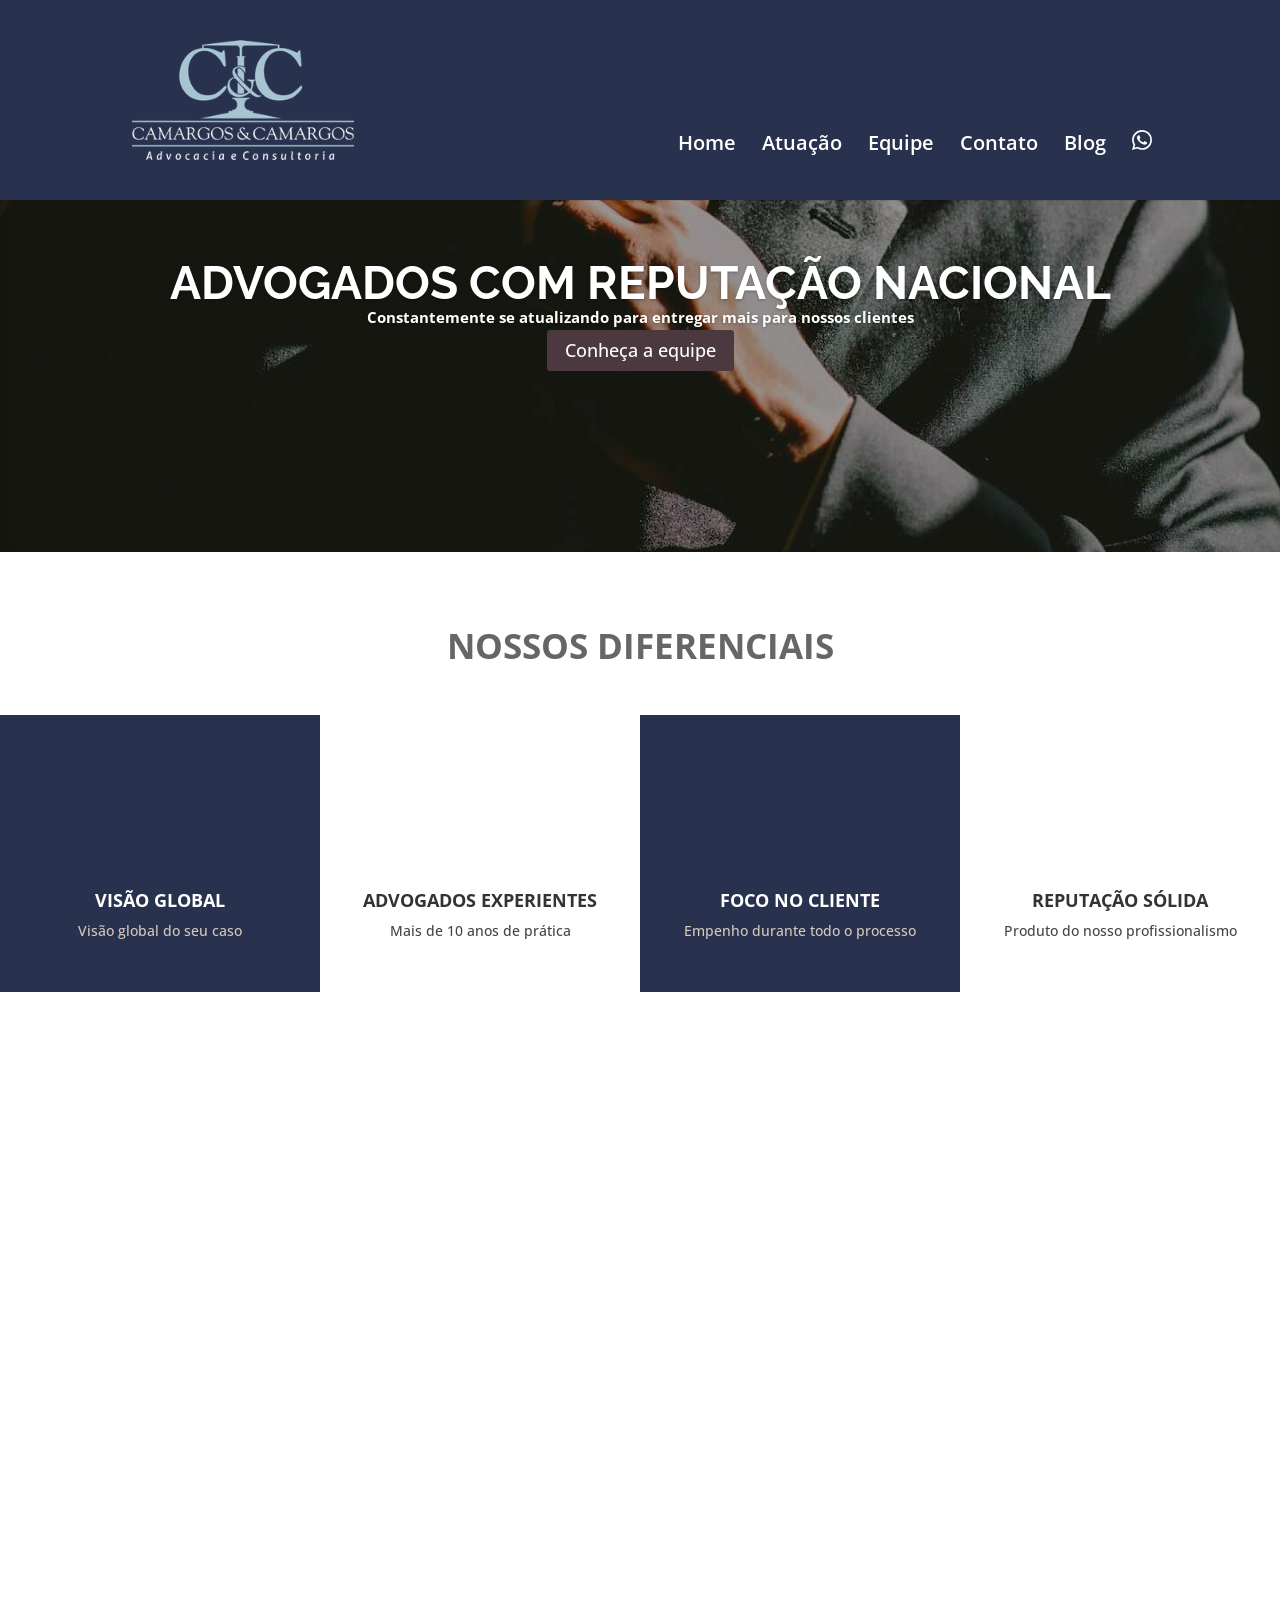
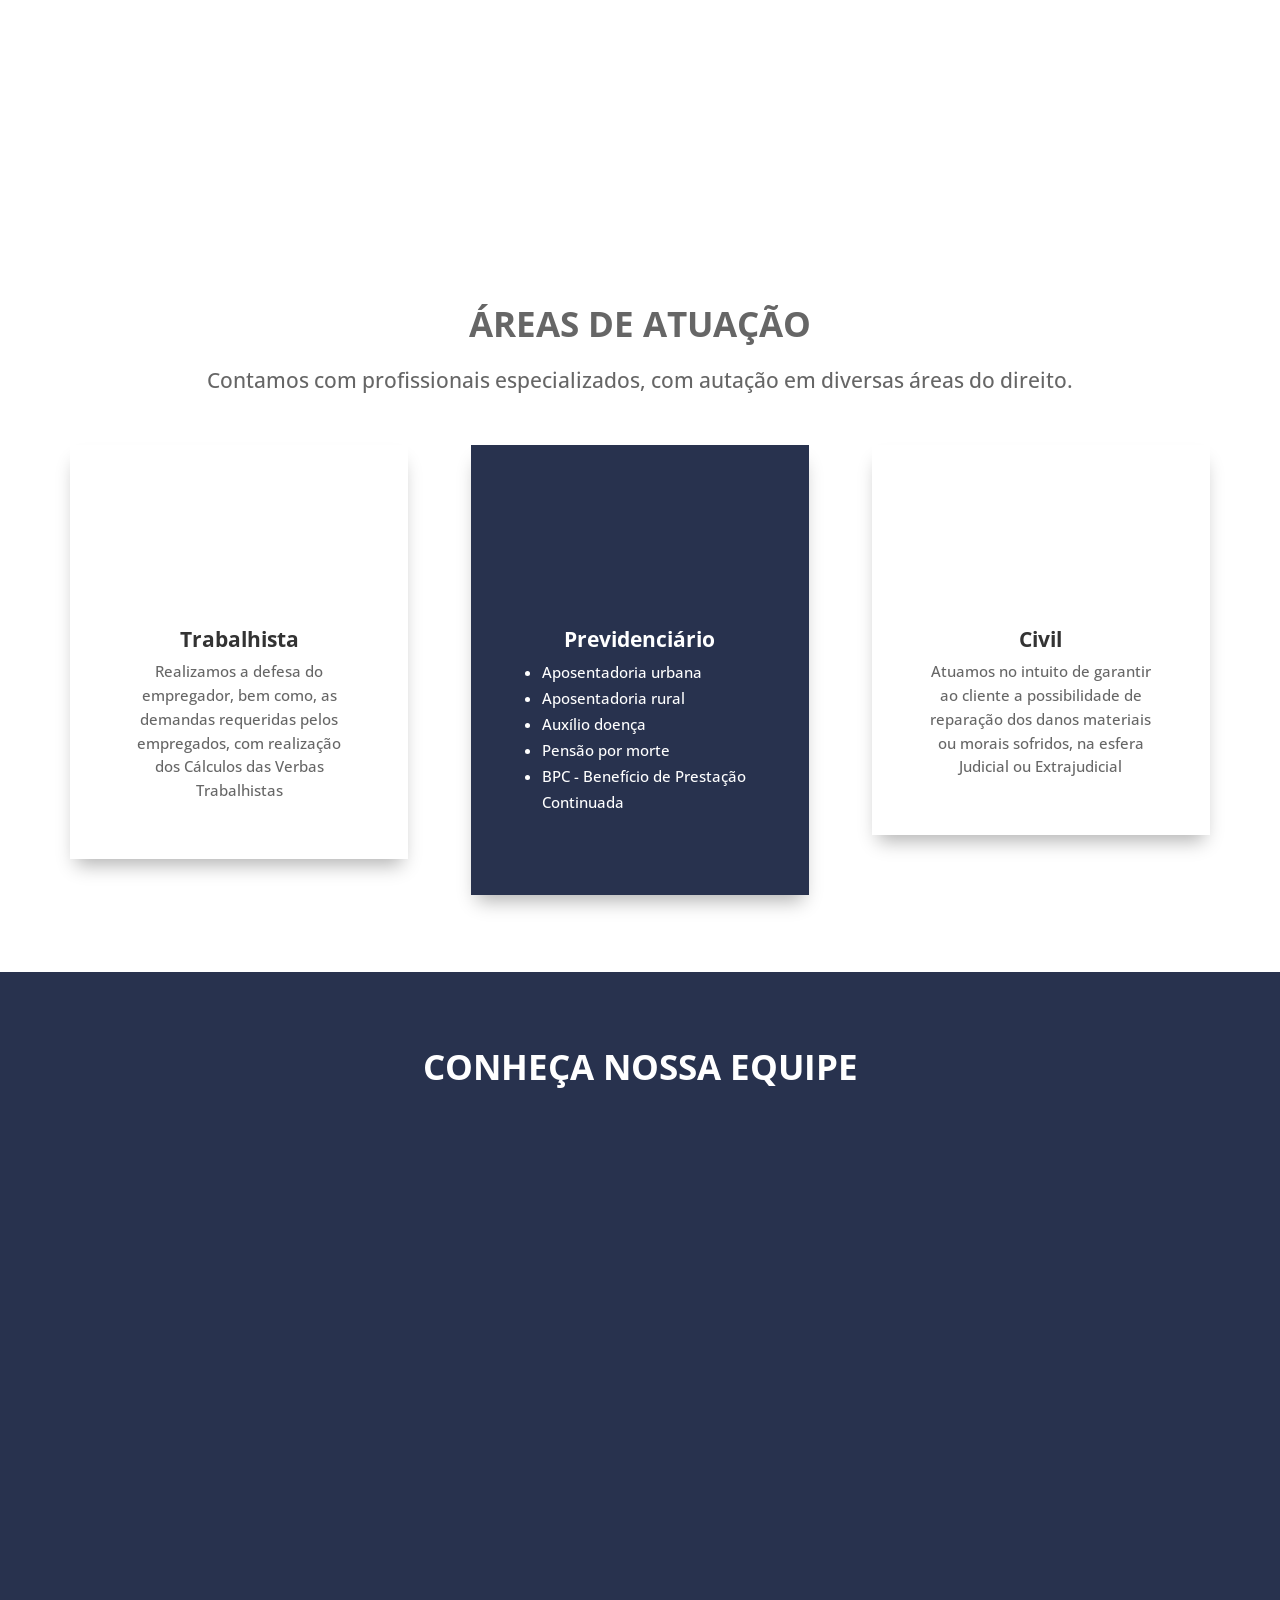
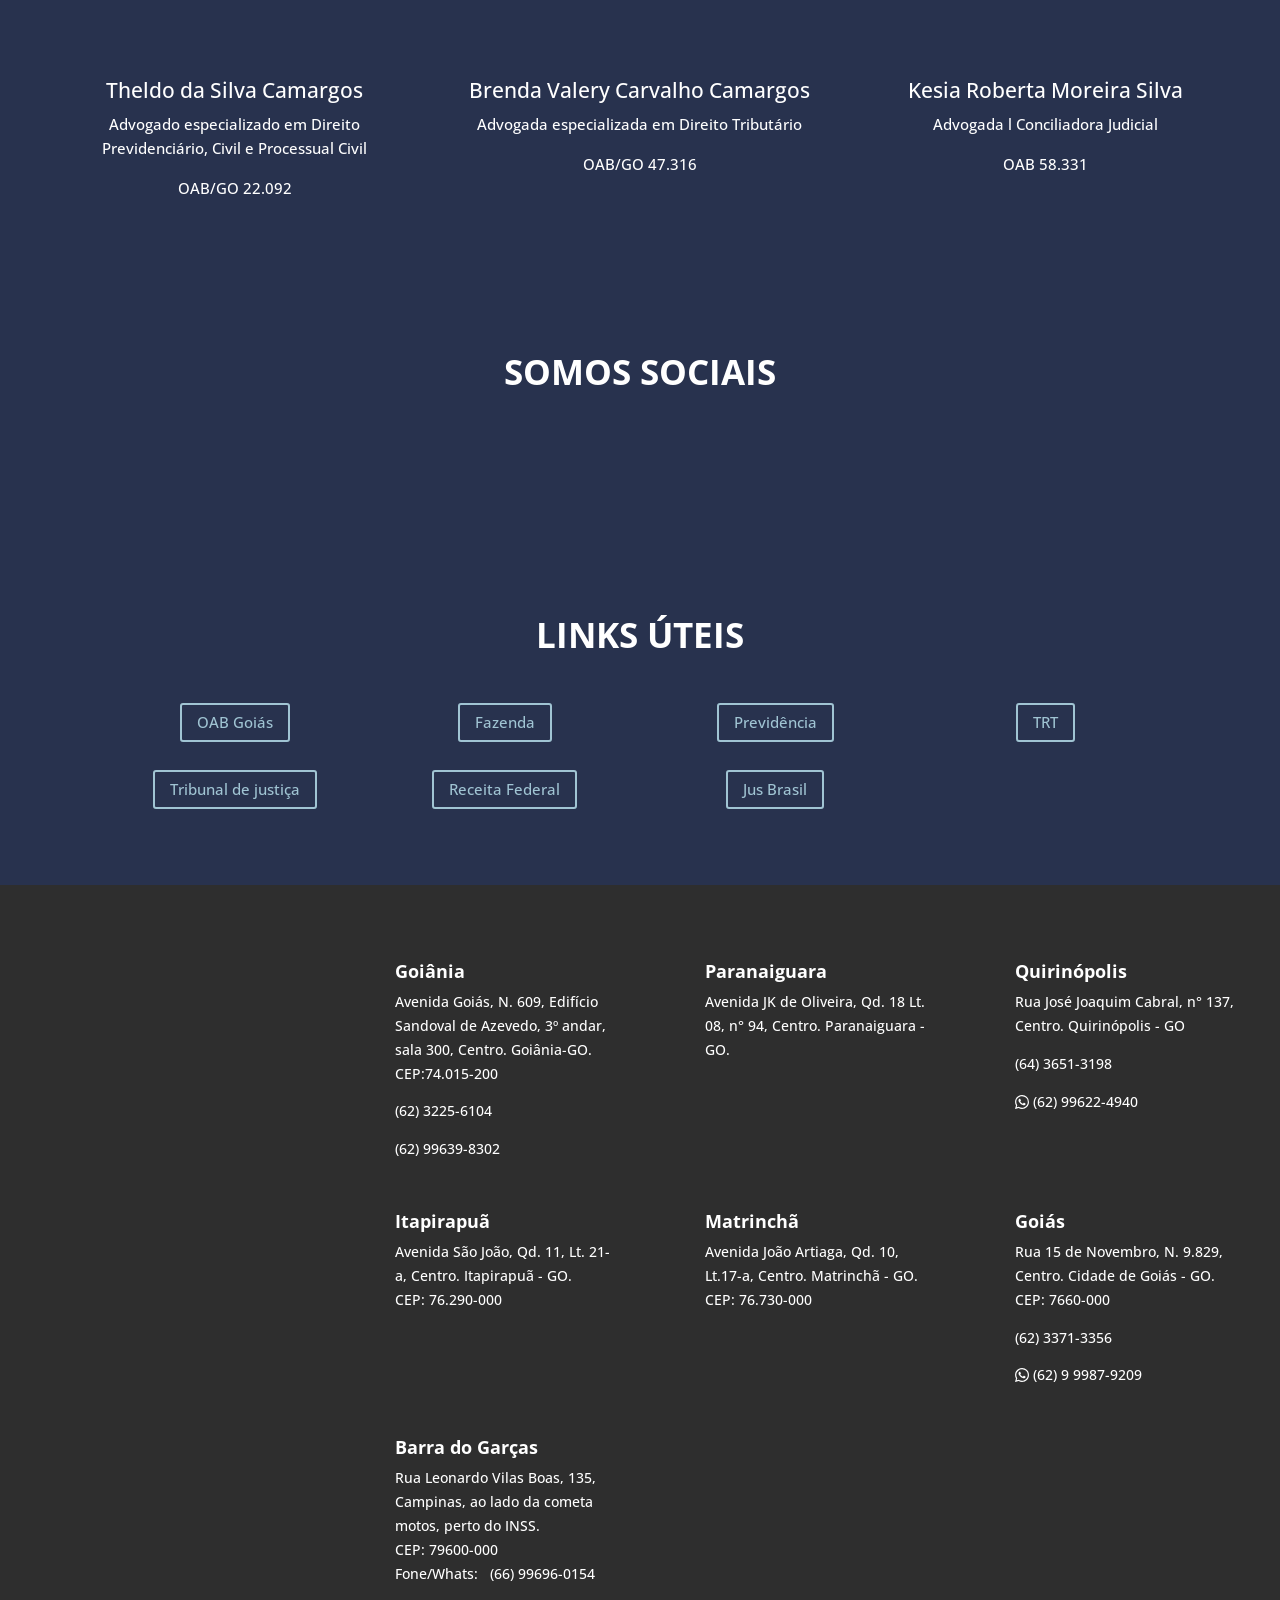
==== index.html @ 5f515157 "Site estatico da Camargos Advocacia Migracao da captura Simply Static (WordPress 7.1 / Divi 5.12.1) " ====
<!DOCTYPE html>
<html lang="pt-BR">
<head><meta charset="UTF-8">
	
<script type="text/javascript">
		document.documentElement.className = 'js';
	</script>

	<title>Camargos Advocacia</title>
<meta name="robots" content="max-image-preview:large">
<link rel="stylesheet" href="assets/css/blocks.css">

<link rel="stylesheet" href="assets/css/presets.css">

<link rel="stylesheet" href="assets/css/base.css">
<link rel="stylesheet" href="assets/css/home.css" media="all">
<script src="assets/js/jquery.min.js"></script>
<script src="assets/js/jquery-migrate.min.js"></script>
<link rel="canonical" href="./">
<meta name="viewport" content="width=device-width, initial-scale=1"><!-- Google Tag Manager -->
<script>(function(w,d,s,l,i){w[l]=w[l]||[];w[l].push({'gtm.start':
new Date().getTime(),event:'gtm.js'});var f=d.getElementsByTagName(s)[0],
j=d.createElement(s),dl=l!='dataLayer'?'&l='+l:'';j.async=true;j.src=
'https://www.googletagmanager.com/gtm.js?id='+i+dl;f.parentNode.insertBefore(j,f);
})(window,document,'script','dataLayer','GTM-M9TGXZN7');</script>
<!-- End Google Tag Manager --><link rel="icon" href="assets/img/cropped-menu-logo-1-32x32.png" sizes="32x32">
<link rel="icon" href="assets/img/cropped-menu-logo-1-192x192.png" sizes="192x192">
<link rel="apple-touch-icon" href="assets/img/cropped-menu-logo-1-180x180.png">
<link rel="stylesheet" href="assets/css/home.modules.css"><link rel="stylesheet" href="assets/css/parallax.css" media="all">
<style>
@media only screen and (max-width: 767px) { .et-pb-parallax-hidden-phone { display: none !important; } }
@media only screen and (max-width: 980px) { .et-pb-parallax-hidden-tablet { display: none !important; } }


</style>
<link rel="stylesheet" href="https://fonts.googleapis.com/css2?family=Open+Sans:wdth,wght@75..100,300..800&amp;family=Raleway:wght@100..900&amp;subset=latin%2Clatin-ext&amp;display=swap" media="all">

<link rel="stylesheet" href="assets/css/extras.css">
</head>
<body class="et_pb_button_helper_class et_fixed_nav et_show_nav et_primary_nav_dropdown_animation_fade et_secondary_nav_dropdown_animation_fade et_header_style_left et_pb_footer_columns4 et_cover_background et_pb_gutter et_pb_gutters3 et_pb_pagebuilder_layout et_smooth_scroll et_no_sidebar et-db">
	<div id="page-container">

	
	
			<header id="main-header" data-height-onload="100">
			<div class="container clearfix et_menu_container">
							<div class="logo_container">
					<span class="logo_helper"></span>
					<a href="./">
						<img src="assets/img/menu-logo-tiny.png" width="278" height="150" alt="Camargos Advocacia" id="logo" data-height-percentage="60">
					</a>
				</div>
							<div id="et-top-navigation" data-height="100" data-fixed-height="100">
											<nav id="top-menu-nav">
						<ul id="top-menu" class="nav"><li class="menu-item menu-item-type-custom menu-item-object-custom current-menu-item current_page_item menu-item-home"><a href="#empresa" aria-current="page">Home</a></li>
<li class="menu-item menu-item-type-custom menu-item-object-custom current-menu-item current_page_item menu-item-home"><a href="#atuacao" aria-current="page">Atuação</a></li>
<li class="menu-item menu-item-type-custom menu-item-object-custom current-menu-item current_page_item menu-item-home"><a href="#equipe" aria-current="page">Equipe</a></li>
<li class="menu-item menu-item-type-custom menu-item-object-custom current-menu-item current_page_item menu-item-home"><a href="#contato" aria-current="page">Contato</a></li>
<li class="menu-item menu-item-type-post_type menu-item-object-page"><a href="blog/">Blog</a></li>
<li class="menu-item menu-item-whatsapp"><a href="https://wa.me/5562996398302" target="_blank" rel="noopener noreferrer" aria-label="Fale conosco pelo WhatsApp"><svg class="menu-whatsapp-icon" viewBox="0 0 24 24" width="20" height="20" aria-hidden="true" focusable="false"><path fill="currentColor" d="M17.472 14.382c-.297-.149-1.758-.867-2.03-.967-.273-.099-.471-.148-.67.15-.197.297-.767.966-.94 1.164-.174.199-.347.223-.644.075-.297-.15-1.255-.463-2.39-1.475-.883-.788-1.48-1.761-1.653-2.059-.173-.297-.018-.458.13-.606.134-.133.298-.347.446-.52.149-.174.198-.298.298-.497.099-.198.05-.371-.025-.52-.075-.149-.669-1.612-.916-2.207-.242-.579-.487-.5-.669-.51a12.8 12.8 0 0 0-.57-.01c-.198 0-.52.074-.792.372-.272.297-1.04 1.016-1.04 2.479 0 1.462 1.065 2.875 1.213 3.074.149.198 2.096 3.2 5.077 4.487.709.306 1.262.489 1.694.625.712.227 1.36.195 1.871.118.571-.085 1.758-.719 2.006-1.413.248-.694.248-1.289.173-1.413-.074-.124-.272-.198-.57-.347m-5.421 7.403h-.004a9.87 9.87 0 0 1-5.031-1.378l-.361-.214-3.741.982.998-3.648-.235-.374a9.86 9.86 0 0 1-1.51-5.26c.001-5.45 4.436-9.884 9.888-9.884a9.82 9.82 0 0 1 6.988 2.896 9.82 9.82 0 0 1 2.892 6.994c-.003 5.45-4.437 9.885-9.885 9.885M20.52 3.449C18.24 1.245 15.24 0 12.045 0 5.463 0 .104 5.359.101 11.943c0 2.096.548 4.142 1.588 5.945L0 24l6.305-1.654a11.9 11.9 0 0 0 5.734 1.46h.005c6.585 0 11.946-5.359 11.949-11.945a11.9 11.9 0 0 0-3.473-8.413"/></svg></a></li>
</ul>						</nav>
					
					
					
					
					<div id="et_mobile_nav_menu">
				<div class="mobile_nav closed">
					<span class="select_page">Select Page</span>
					<span class="mobile_menu_bar mobile_menu_bar_toggle"></span>
				</div>
			</div>				</div> <!-- #et-top-navigation -->
			</div> <!-- .container -->
					</header> <!-- #main-header -->
			<div id="et-main-area">
	
<div id="main-content">


			
				<article>

				
					<div class="entry-content">
					<div class="et-l et-l--post">
			<div class="et_builder_inner_content">
		<div class="et_pb_section_0 et_pb_section et_pb_fullwidth_section et_section_regular et_block_section et_fullscreen_slider">
<div class="et_pb_fullwidth_slider_0 et_pb_slider et_slider_auto et_slider_auto_ignore_hover et_slider_speed_7000 et_pb_module et_fullscreen_slider"><div class="box-shadow-overlay"></div><div class="et_pb_slides">
<div class="et_pb_slide_0 et_pb_slide et_pb_slider_with_overlay et_pb_media_alignment_center et_pb_bg_layout_dark et_pb_text_align_center" data-slide-id="divi/slide-0"><div class="et_pb_slide_overlay_container"></div><div class="et_pb_container"><div class="et_pb_slider_container_inner"><div class="et_pb_slide_description"><h2 class="et_pb_slide_title"><a href="#equipe" target="" class="et_pb_slide_title_link">ADVOGADOS COM REPUTAÇÃO NACIONAL</a></h2><div class="et_pb_slide_content"><p> Constantemente se atualizando para entregar mais para nossos clientes </p>
</div><div class="et_pb_button_wrapper"><a class="et_pb_button et_pb_more_button" href="#equipe">Conheça a equipe</a></div></div></div></div></div>

<div class="et_pb_slide_1 et_pb_slide et_pb_slider_with_overlay et_pb_media_alignment_center et_pb_bg_layout_dark et_pb_text_align_center" data-slide-id="divi/slide-1"><div class="et_pb_slide_overlay_container"></div><div class="et_pb_container"><div class="et_pb_slider_container_inner"><div class="et_pb_slide_description"><h2 class="et_pb_slide_title"><a href="#atuacao" target="" class="et_pb_slide_title_link">PROTEGEMOS SEUS DIREITOS</a></h2><div class="et_pb_slide_content"><p> Com responsabilidade e profissionalismo atuamos em diversas áreas para cuidar daquilo que é mais importante: sua dignidade </p>
</div><div class="et_pb_button_wrapper"><a class="et_pb_button et_pb_more_button" href="#atuacao">Áreas de atuação</a></div></div></div></div></div>
</div></div>
</div>

<div class="et_pb_section_1 et_pb_section et_section_regular et_block_section">
<div class="et_pb_row_0 et_pb_row et_block_row et_pb_row_fullwidth">
<div class="et_pb_column_0 et_pb_column et_pb_column_4_4 et-last-child et_block_column et_pb_css_mix_blend_mode_passthrough">
<div class="et_pb_text_0 et_pb_text et_pb_bg_layout_light et_pb_module et_block_module et_pb_text_align_center"><div class="et_pb_text_inner"><p><strong>NOSSOS DIFERENCIAIS</strong></p>
</div></div>
</div>
</div>

<div class="et_pb_row_1 et_pb_row et_pb_row_4col et_pb_gutters1 et_block_row et_block_row_4col et_pb_row_fullwidth">
<div class="et_pb_column_1 et_pb_column et_pb_column_1_4 et_block_column et_pb_css_mix_blend_mode_passthrough">
<div class="et_pb_blurb_0 et_pb_blurb et_pb_bg_layout_dark et_pb_text_align_center et_pb_blurb_position_top et_pb_module et_block_module"><div class="et_pb_blurb_content"><div class="et_pb_main_blurb_image et_animated"><span class="et_pb_image_wrap"><span class="et-pb-icon"></span></span></div><div class="et_pb_blurb_container"><h4 class="et_pb_module_header">VISÃO GLOBAL</h4><div class="et_pb_blurb_description"><p>Visão global do seu caso</p>
</div></div></div></div>
</div>

<div class="et_pb_column_2 et_pb_column et_pb_column_1_4 et_block_column et_pb_css_mix_blend_mode_passthrough">
<div class="et_pb_blurb_1 et_pb_blurb et_pb_bg_layout_light et_pb_text_align_center et_pb_blurb_position_top et_pb_module et_block_module"><div class="et_pb_blurb_content"><div class="et_pb_main_blurb_image et_animated"><span class="et_pb_image_wrap"><span class="et-pb-icon"></span></span></div><div class="et_pb_blurb_container"><h4 class="et_pb_module_header">ADVOGADOS EXPERIENTES</h4><div class="et_pb_blurb_description"><p>Mais de 10 anos de prática</p>
</div></div></div></div>
</div>

<div class="et_pb_column_3 et_pb_column et_pb_column_1_4 et_block_column et_pb_css_mix_blend_mode_passthrough">
<div class="et_pb_blurb_2 et_pb_blurb et_pb_bg_layout_dark et_pb_text_align_center et_pb_blurb_position_top et_pb_module et_block_module"><div class="et_pb_blurb_content"><div class="et_pb_main_blurb_image et_animated"><span class="et_pb_image_wrap"><span class="et-pb-icon"></span></span></div><div class="et_pb_blurb_container"><h4 class="et_pb_module_header">FOCO NO CLIENTE</h4><div class="et_pb_blurb_description"><p>Empenho durante todo o processo</p>
</div></div></div></div>
</div>

<div class="et_pb_column_4 et_pb_column et_pb_column_1_4 et-last-child et_block_column et_pb_css_mix_blend_mode_passthrough">
<div class="et_pb_blurb_3 et_pb_blurb et_pb_bg_layout_light et_pb_text_align_center et_pb_blurb_position_top et_pb_module et_block_module"><div class="et_pb_blurb_content"><div class="et_pb_main_blurb_image et_animated"><span class="et_pb_image_wrap"><span class="et-pb-icon"></span></span></div><div class="et_pb_blurb_container"><h4 class="et_pb_module_header">REPUTAÇÃO SÓLIDA</h4><div class="et_pb_blurb_description"><p>Produto do nosso profissionalismo</p>
</div></div></div></div>
</div>
</div>
</div>

<div class="et_pb_section_2 et_pb_section et_section_regular et_block_section et_pb_section_parallax" id="empresa"><span class="et-pb-parallax-wrapper"><span class="et-pb-parallax-background et-pb-parallax-background--css et-pb-parallax-background-module--divi-section-2" style="background-image:url(assets/img/missao-tiny.jpg)"></span></span>
<div class="et_pb_row_2 et_pb_row et_block_row">
<div class="et_pb_column_5 et_pb_column et_pb_column_1_3 et_block_column et_pb_css_mix_blend_mode_passthrough">
<div class="et_pb_text_1 et_pb_text et_pb_bg_layout_dark et_pb_module et_block_module et_pb_text_align_center"><div class="et_pb_text_inner"><p><strong>MISSÃO</strong></p>
</div></div>

<div class="et_pb_text_2 et_pb_text et_pb_bg_layout_dark et_pb_module et_block_module et_pb_text_align_center"><div class="et_pb_text_inner"><p><span>Promover a justiça por meio das melhores soluções jurídicas, atuando com ética, comprometimento e contribuindo para o aprimoramento da sociedade com inclusão e responsabilidade social.</span></p>
</div></div>
</div>

<div class="et_pb_column_6 et_pb_column et_pb_column_1_3 et_block_column et_pb_css_mix_blend_mode_passthrough">
<div class="et_pb_text_3 et_pb_text et_pb_bg_layout_dark et_pb_module et_block_module et_pb_text_align_center"><div class="et_pb_text_inner"><p><strong>VISÃO</strong></p>
</div></div>

<div class="et_pb_text_4 et_pb_text et_pb_bg_layout_dark et_pb_module et_block_module et_pb_text_align_center"><div class="et_pb_text_inner"><p><span>Expandir o portfólio de serviços e áreas de atuação jurídica, de forma inovadora, consolidado-se como referência no universo do direito.</span></p>
</div></div>
</div>

<div class="et_pb_column_7 et_pb_column et_pb_column_1_3 et-last-child et_block_column et_pb_css_mix_blend_mode_passthrough">
<div class="et_pb_text_5 et_pb_text et_pb_bg_layout_dark et_pb_module et_block_module et_pb_text_align_center"><div class="et_pb_text_inner"><p><strong>VALORES</strong></p>
</div></div>

<div class="et_pb_text_6 et_pb_text et_pb_bg_layout_dark et_pb_module et_block_module et_pb_text_align_center"><div class="et_pb_text_inner"><div>Empreendedorismo, apoio, respeito e geração de valores para os clientes; Qualidade com eficiência e proatividade; Ética e comprometimento; Profissionalismo e qualificação técnica.</div>
</div></div>
</div>
</div>
</div>

<div class="et_pb_section_3 et_pb_section et_pb_fullwidth_section et_section_regular et_block_section">
<div class="et_pb_fullwidth_image_0 et_pb_fullwidth_image et_animated et_pb_module"></div>
</div>

<div class="et_pb_section_4 et_pb_section et_section_regular et_block_section" id="atuacao">
<div class="et_pb_row_3 et_pb_row et_block_row">
<div class="et_pb_column_8 et_pb_column et_pb_column_4_4 et-last-child et_block_column et_pb_css_mix_blend_mode_passthrough">
<div class="et_pb_text_7 et_pb_text et_pb_bg_layout_light et_pb_module et_block_module et_pb_text_align_center"><div class="et_pb_text_inner"><p><strong>ÁREAS DE ATUAÇÃO</strong></p>
</div></div>

<div class="et_pb_text_8 et_pb_text et_pb_bg_layout_light et_pb_module et_block_module et_pb_text_align_center"><div class="et_pb_text_inner"><p>Contamos com profissionais especializados, com autação em diversas áreas do direito.</p>
</div></div>
</div>
</div>

<div class="et_pb_row_4 et_pb_row et_block_row et_pb_row_fullwidth">
<div class="et_pb_column_9 et_pb_column et_pb_column_1_3 et_block_column et_pb_css_mix_blend_mode_passthrough">
<div class="et_pb_blurb_4 et_pb_blurb et_pb_bg_layout_light et_pb_text_align_center et_pb_blurb_position_top et_pb_module et_block_module"><div class="et_pb_blurb_content"><div class="et_pb_main_blurb_image et_animated"><span class="et_pb_image_wrap"><span class="et-pb-icon"></span></span></div><div class="et_pb_blurb_container"><h4 class="et_pb_module_header">Trabalhista</h4><div class="et_pb_blurb_description"><p>Realizamos a defesa do empregador, bem como, as demandas requeridas pelos empregados, com realização dos Cálculos das Verbas Trabalhistas</p>
</div></div></div></div>
</div>

<div class="et_pb_column_10 et_pb_column et_pb_column_1_3 et_block_column et_pb_css_mix_blend_mode_passthrough">
<div class="et_pb_blurb_5 et_pb_blurb et_pb_bg_layout_dark et_pb_text_align_center et_pb_blurb_position_top et_pb_module et_block_module"><div class="et_pb_blurb_content"><div class="et_pb_main_blurb_image et_animated"><span class="et_pb_image_wrap"><span class="et-pb-icon"></span></span></div><div class="et_pb_blurb_container"><h4 class="et_pb_module_header">Previdenciário</h4><div class="et_pb_blurb_description"><ul>
<li>Aposentadoria urbana</li>
<li>Aposentadoria rural</li>
<li>Auxílio doença</li>
<li>Pensão por morte</li>
<li>BPC - Benefício de Prestação Continuada</li>
</ul>
</div></div></div></div>
</div>

<div class="et_pb_column_11 et_pb_column et_pb_column_1_3 et-last-child et_block_column et_pb_css_mix_blend_mode_passthrough">
<div class="et_pb_blurb_6 et_pb_blurb et_pb_bg_layout_light et_pb_text_align_center et_pb_blurb_position_top et_pb_module et_block_module"><div class="et_pb_blurb_content"><div class="et_pb_main_blurb_image et_animated"><span class="et_pb_image_wrap"><span class="et-pb-icon"></span></span></div><div class="et_pb_blurb_container"><h4 class="et_pb_module_header">Civil</h4><div class="et_pb_blurb_description"><p>Atuamos no intuito de garantir ao cliente a possibilidade de reparação dos danos materiais ou morais sofridos, na esfera Judicial ou Extrajudicial</p>
</div></div></div></div>
</div>
</div>
</div>

<div class="et_pb_section_5 et_pb_section et_section_regular et_block_section" id="atuacao">
<div class="et_pb_row_5 et_pb_row et_block_row">
<div class="et_pb_column_12 et_pb_column et_pb_column_4_4 et-last-child et_block_column et_pb_css_mix_blend_mode_passthrough">
<div class="et_pb_text_9 et_pb_text et_pb_bg_layout_light et_pb_module et_block_module et_pb_text_align_center"><div class="et_pb_text_inner"><p><strong>ÁREAS DE ATUAÇÃO</strong></p>
</div></div>

<div class="et_pb_text_10 et_pb_text et_pb_bg_layout_light et_pb_module et_block_module et_pb_text_align_center"><div class="et_pb_text_inner"><p>Contamos com profissionais especializados, com autação em diversas áreas do direito.</p>
</div></div>
</div>
</div>

<div class="et_pb_row_6 et_pb_row et_block_row et_pb_row_fullwidth">
<div class="et_pb_column_13 et_pb_column et_pb_column_1_3 et_block_column et_pb_css_mix_blend_mode_passthrough">
<div class="et_pb_blurb_7 et_pb_blurb et_pb_bg_layout_dark et_pb_text_align_center et_pb_blurb_position_top et_pb_module et_block_module"><div class="et_pb_blurb_content"><div class="et_pb_main_blurb_image et_animated"><span class="et_pb_image_wrap"><span class="et-pb-icon"></span></span></div><div class="et_pb_blurb_container"><h4 class="et_pb_module_header">Previdenciário</h4><div class="et_pb_blurb_description"><ul>
<li>Aposentadoria urbana</li>
<li>Aposentadoria rural</li>
<li>Auxílio doença</li>
<li>Pensão por morte</li>
<li>BPC - Benefício de Prestação Continuada</li>
</ul>
</div></div></div></div>
</div>

<div class="et_pb_column_14 et_pb_column et_pb_column_1_3 et_block_column et_pb_css_mix_blend_mode_passthrough">
<div class="et_pb_blurb_8 et_pb_blurb et_pb_bg_layout_light et_pb_text_align_center et_pb_blurb_position_top et_pb_module et_block_module"><div class="et_pb_blurb_content"><div class="et_pb_main_blurb_image et_animated"><span class="et_pb_image_wrap"><span class="et-pb-icon"></span></span></div><div class="et_pb_blurb_container"><h4 class="et_pb_module_header">Trabalhista</h4><div class="et_pb_blurb_description"><p>Realizamos a defesa do empregador, bem como, as demandas requeridas pelos empregados, com realização dos Cálculos das Verbas Trabalhistas</p>
</div></div></div></div>
</div>

<div class="et_pb_column_15 et_pb_column et_pb_column_1_3 et-last-child et_block_column et_pb_css_mix_blend_mode_passthrough">
<div class="et_pb_blurb_9 et_pb_blurb et_pb_bg_layout_light et_pb_text_align_center et_pb_blurb_position_top et_pb_module et_block_module"><div class="et_pb_blurb_content"><div class="et_pb_main_blurb_image et_animated"><span class="et_pb_image_wrap"><span class="et-pb-icon"></span></span></div><div class="et_pb_blurb_container"><h4 class="et_pb_module_header">Civil</h4><div class="et_pb_blurb_description"><p>Atuamos no intuito de garantir ao cliente a possibilidade de reparação dos danos materiais ou morais sofridos, na esfera Judicial ou Extrajudicial</p>
</div></div></div></div>
</div>
</div>
</div>

<div class="et_pb_section_6 et_pb_section et_section_regular et_block_section" id="equipe">
<div class="et_pb_row_7 et_pb_row et_block_row">
<div class="et_pb_column_16 et_pb_column et_pb_column_4_4 et-last-child et_block_column et_pb_css_mix_blend_mode_passthrough">
<div class="et_pb_text_11 et_pb_text et_pb_bg_layout_dark et_pb_module et_block_module" id="equipe"><div class="et_pb_text_inner"><p><strong>CONHEÇA NOSSA EQUIPE</strong></p>
</div></div>
</div>
</div>

<div class="et_pb_row_8 et_pb_row et_block_row">
<div class="et_pb_column_17 et_pb_column et_pb_column_1_3 et_block_column et_pb_css_mix_blend_mode_passthrough">
<div class="et_pb_image_0 et_pb_image et_animated et_pb_module et_block_module"><span class="et_pb_image_wrap"><img fetchpriority="high" decoding="async" src="assets/img/theldo-new-tiny.jpg" width="500" height="750" srcset="assets/img/theldo-new-tiny.jpg 500w, assets/img/theldo-new-tiny-480x720.jpg 480w" sizes="(min-width: 0px) and (max-width: 480px) 480px, (min-width: 481px) 500px, 100vw" class="" title="theldo-new-tiny"></span></div>

<div class="et_pb_text_12 et_pb_text et_pb_bg_layout_dark et_pb_module et_block_module et_pb_text_align_center"><div class="et_pb_text_inner"><p>Theldo da Silva Camargos </p>
</div></div>

<div class="et_pb_text_13 et_pb_text et_pb_bg_layout_dark et_pb_module et_block_module et_pb_text_align_center"><div class="et_pb_text_inner"><p>Advogado especializado em Direito Previdenciário, Civil e Processual Civil</p>
</div></div>

<div class="et_pb_text_14 et_pb_text et_pb_bg_layout_dark et_pb_module et_block_module et_pb_text_align_center"><div class="et_pb_text_inner"><p><span>OAB/GO 22.092</span></p>
</div></div>
</div>

<div class="et_pb_column_18 et_pb_column et_pb_column_1_3 et_block_column et_pb_css_mix_blend_mode_passthrough">
<div class="et_pb_image_1 et_pb_image et_animated et_pb_module et_block_module"><span class="et_pb_image_wrap"><img decoding="async" src="assets/img/brenda-new-tiny.jpg" width="500" height="750" srcset="assets/img/brenda-new-tiny.jpg 500w, assets/img/brenda-new-tiny-480x720.jpg 480w" sizes="(min-width: 0px) and (max-width: 480px) 480px, (min-width: 481px) 500px, 100vw" class="" title="brenda-new-tiny"></span></div>

<div class="et_pb_text_15 et_pb_text et_pb_bg_layout_dark et_pb_module et_block_module et_pb_text_align_center"><div class="et_pb_text_inner"><p>Brenda Valery Carvalho Camargos</p>
</div></div>

<div class="et_pb_text_16 et_pb_text et_pb_bg_layout_dark et_pb_module et_block_module et_pb_text_align_center"><div class="et_pb_text_inner"><p>Advogada especializada em Direito Tributário</p>
</div></div>

<div class="et_pb_text_17 et_pb_text et_pb_bg_layout_dark et_pb_module et_block_module et_pb_text_align_center"><div class="et_pb_text_inner"><p><span>OAB/GO 47.316</span></p>
</div></div>
</div>

<div class="et_pb_column_19 et_pb_column et_pb_column_1_3 et-last-child et_block_column et_pb_css_mix_blend_mode_passthrough">
<div class="et_pb_image_2 et_pb_image et_animated et_pb_module et_block_module"><span class="et_pb_image_wrap"><img decoding="async" src="assets/img/kesia-tiny.jpg" width="500" height="750" srcset="assets/img/kesia-tiny.jpg 500w, assets/img/kesia-tiny-480x720.jpg 480w" sizes="(min-width: 0px) and (max-width: 480px) 480px, (min-width: 481px) 500px, 100vw" class="" title="kesia-tiny"></span></div>

<div class="et_pb_text_18 et_pb_text et_pb_bg_layout_dark et_pb_module et_block_module et_pb_text_align_center"><div class="et_pb_text_inner"><p>Kesia Roberta Moreira Silva</p>
</div></div>

<div class="et_pb_text_19 et_pb_text et_pb_bg_layout_dark et_pb_module et_block_module et_pb_text_align_center"><div class="et_pb_text_inner"><p><span>Advogada l Conciliadora Judicial</span></p>
</div></div>

<div class="et_pb_text_20 et_pb_text et_pb_bg_layout_dark et_pb_module et_block_module et_pb_text_align_center"><div class="et_pb_text_inner"><p><span>OAB 58.331</span></p>
</div></div>
</div>
</div>
</div>

<div class="et_pb_section_7 et_pb_section et_section_regular et_block_section">
<div class="et_pb_row_9 et_pb_row et_block_row">
<div class="et_pb_column_20 et_pb_column et_pb_column_4_4 et-last-child et_block_column et_pb_css_mix_blend_mode_passthrough">
<div class="et_pb_text_21 et_pb_text et_pb_bg_layout_dark et_pb_module et_block_module" id="equipe"><div class="et_pb_text_inner"><p><strong>SOMOS SOCIAIS</strong></p>
</div></div>
</div>
</div>

<div class="et_pb_row_10 et_pb_row et_pb_row_4col et_block_row et_block_row_4col">
<div class="et_pb_column_21 et_pb_column et_pb_column_1_4 et_block_column et_pb_css_mix_blend_mode_passthrough">
<div class="et_pb_blurb_10 et_pb_blurb et_pb_bg_layout_light et_pb_blurb_position_top et_pb_module et_block_module"><div class="et_pb_blurb_content"><div class="et_pb_main_blurb_image et_animated"><a href="https://www.facebook.com/camargosadvocacia.adv" target="_blank" rel="noopener noreferrer"><span class="et_pb_image_wrap"><span class="et-pb-icon"></span></span></a></div><div class="et_pb_blurb_container"></div></div></div>
</div>

<div class="et_pb_column_22 et_pb_column et_pb_column_1_4 et_block_column et_pb_css_mix_blend_mode_passthrough">
<div class="et_pb_blurb_11 et_pb_blurb et_pb_bg_layout_light et_pb_blurb_position_top et_pb_module et_block_module"><div class="et_pb_blurb_content"><div class="et_pb_main_blurb_image et_animated"><a href="https://instagram.com/camargosadvocacia" target="_blank" rel="noopener noreferrer"><span class="et_pb_image_wrap"><span class="et-pb-icon"></span></span></a></div><div class="et_pb_blurb_container"></div></div></div>
</div>

<div class="et_pb_column_23 et_pb_column et_pb_column_1_4 et_block_column et_pb_css_mix_blend_mode_passthrough">
<div class="et_pb_blurb_12 et_pb_blurb et_pb_bg_layout_light et_pb_blurb_position_top et_pb_module et_block_module"><div class="et_pb_blurb_content"><div class="et_pb_main_blurb_image et_animated"><a href="https://twitter.com/CamargosAdvocac" target="_blank" rel="noopener noreferrer"><span class="et_pb_image_wrap"><span class="et-pb-icon"></span></span></a></div><div class="et_pb_blurb_container"></div></div></div>
</div>

<div class="et_pb_column_24 et_pb_column et_pb_column_1_4 et-last-child et_block_column et_pb_css_mix_blend_mode_passthrough">
<div class="et_pb_blurb_13 et_pb_blurb et_pb_bg_layout_light et_pb_blurb_position_top et_pb_module et_block_module"><div class="et_pb_blurb_content"><div class="et_pb_main_blurb_image et_animated"><a href="https://www.linkedin.com/in/brenda-valery-carvalho-camargos-361b5947" target="_blank" rel="noopener noreferrer"><span class="et_pb_image_wrap"><span class="et-pb-icon"></span></span></a></div><div class="et_pb_blurb_container"></div></div></div>
</div>
</div>

<div class="et_pb_row_11 et_pb_row et_block_row">
<div class="et_pb_column_25 et_pb_column et_pb_column_4_4 et-last-child et_block_column et_pb_css_mix_blend_mode_passthrough">
<div class="et_pb_text_22 et_pb_text et_pb_bg_layout_dark et_pb_module et_block_module" id="equipe"><div class="et_pb_text_inner"><p><strong>LINKS ÚTEIS</strong></p>
</div></div>
</div>
</div>

<div class="et_pb_row_12 et_pb_row et_pb_row_4col et_block_row et_block_row_4col">
<div class="et_pb_column_26 et_pb_column et_pb_column_1_4 et_block_column et_pb_css_mix_blend_mode_passthrough">
<div class="et_pb_module et_pb_button_module_wrapper et_pb_button_0_wrapper"><a class="et_pb_button_0 et_pb_button et_pb_bg_layout_light et_pb_module et_block_module" href="http://www.oabgo.org.br/" target="_blank" rel="noopener noreferrer">OAB Goiás</a></div>

<div class="et_pb_module et_pb_button_module_wrapper et_pb_button_1_wrapper"><a class="et_pb_button_1 et_pb_button et_pb_bg_layout_light et_pb_module et_block_module" href="http://www.tjgo.jus.br/index.php" target="_blank" rel="noopener noreferrer">Tribunal de justiça</a></div>
</div>

<div class="et_pb_column_27 et_pb_column et_pb_column_1_4 et_block_column et_pb_css_mix_blend_mode_passthrough">
<div class="et_pb_module et_pb_button_module_wrapper et_pb_button_2_wrapper"><a class="et_pb_button_2 et_pb_button et_pb_bg_layout_light et_pb_module et_block_module" href="http://www.fazenda.gov.br/" target="_blank" rel="noopener noreferrer">Fazenda</a></div>

<div class="et_pb_module et_pb_button_module_wrapper et_pb_button_3_wrapper"><a class="et_pb_button_3 et_pb_button et_pb_bg_layout_light et_pb_module et_block_module" href="http://idg.receita.fazenda.gov.br/" target="_blank" rel="noopener noreferrer">Receita Federal</a></div>
</div>

<div class="et_pb_column_28 et_pb_column et_pb_column_1_4 et_block_column et_pb_css_mix_blend_mode_passthrough">
<div class="et_pb_module et_pb_button_module_wrapper et_pb_button_4_wrapper"><a class="et_pb_button_4 et_pb_button et_pb_bg_layout_light et_pb_module et_block_module" href="http://www.previdencia.gov.br/" target="_blank" rel="noopener noreferrer">Previdência</a></div>

<div class="et_pb_module et_pb_button_module_wrapper et_pb_button_5_wrapper"><a class="et_pb_button_5 et_pb_button et_pb_bg_layout_light et_pb_module et_block_module" href="https://www.jusbrasil.com.br/home" target="_blank" rel="noopener noreferrer">Jus Brasil</a></div>
</div>

<div class="et_pb_column_29 et_pb_column et_pb_column_1_4 et-last-child et_block_column et_pb_css_mix_blend_mode_passthrough">
<div class="et_pb_module et_pb_button_module_wrapper et_pb_button_6_wrapper"><a class="et_pb_button_6 et_pb_button et_pb_bg_layout_light et_pb_module et_block_module" href="http://www.trt18.jus.br/portal/" target="_blank" rel="noopener noreferrer">TRT</a></div>
</div>
</div>
</div>

<div class="et_pb_section_8 et_pb_section et_section_regular et_block_section">
<div class="et_pb_row_13 et_pb_row et_pb_row_4col et_pb_gutters2 et_block_row et_block_row_4col et_pb_row_fullwidth">
<div class="et_pb_column_30 et_pb_column et_pb_column_1_4 et_block_column et_pb_css_mix_blend_mode_passthrough">
<div class="et_pb_image_3 et_pb_image et_animated et_pb_module et_block_module"><span class="et_pb_image_wrap"><img decoding="async" src="assets/img/menu-logo-1.png" width="278" height="150" srcset="assets/img/menu-logo-1.png 278w" sizes="(max-width: 278px) 100vw, 278px" class=""></span></div>
</div>

<div class="et_pb_column_31 et_pb_column et_pb_column_1_4 et_block_column et_pb_css_mix_blend_mode_passthrough">
<div class="et_pb_blurb_14 et_pb_blurb et_pb_bg_layout_light et_pb_blurb_position_left et_clickable et_pb_module et_block_module"><div class="et_pb_blurb_content"><div class="et_pb_main_blurb_image et_animated"><a href="https://maps.app.goo.gl/dH1hRmNgZ6PrfpzB8" target="_blank" rel="noopener noreferrer"><span class="et_pb_image_wrap"><span class="et-pb-icon"></span></span></a></div><div class="et_pb_blurb_container"><h4 class="et_pb_module_header"><a href="https://maps.app.goo.gl/dH1hRmNgZ6PrfpzB8" target="_blank" rel="noopener noreferrer">Goiânia</a></h4><div class="et_pb_blurb_description"><p><span>Avenida Goiás, N. 609, Edifício Sandoval de Azevedo, 3º andar, sala 300, Centro. Goiânia-GO. CEP:74.015-200</span></p>
<p><span>(62) 3225-6104</span></p>
<p><span>(62) 99639-8302</span></p>
</div></div></div></div>
</div>

<div class="et_pb_column_32 et_pb_column et_pb_column_1_4 et_block_column et_pb_css_mix_blend_mode_passthrough">
<div class="et_pb_blurb_15 et_pb_blurb et_pb_bg_layout_light et_pb_blurb_position_left et_clickable et_pb_module et_block_module"><div class="et_pb_blurb_content"><div class="et_pb_main_blurb_image et_animated"><a href="https://maps.app.goo.gl/APBmf67jMW1DNZy3A" target="_blank" rel="noopener noreferrer"><span class="et_pb_image_wrap"><span class="et-pb-icon"></span></span></a></div><div class="et_pb_blurb_container"><h4 class="et_pb_module_header"><a href="https://maps.app.goo.gl/APBmf67jMW1DNZy3A" target="_blank" rel="noopener noreferrer">Paranaiguara</a></h4><div class="et_pb_blurb_description"><p><span>Avenida JK de Oliveira, Qd. 18 Lt. 08, n° 94, Centro. Paranaiguara - GO.</span></p>
</div></div></div></div>
</div>

<div class="et_pb_column_33 et_pb_column et_pb_column_1_4 et-last-child et_block_column et_pb_css_mix_blend_mode_passthrough">
<div class="et_pb_blurb_16 et_pb_blurb et_pb_bg_layout_light et_pb_blurb_position_left et_clickable et_pb_module et_block_module"><div class="et_pb_blurb_content"><div class="et_pb_main_blurb_image et_animated"><a href="https://maps.app.goo.gl/U8AoDPwBhqAqfcE17" target="_blank" rel="noopener noreferrer"><span class="et_pb_image_wrap"><span class="et-pb-icon"></span></span></a></div><div class="et_pb_blurb_container"><h4 class="et_pb_module_header"><a href="https://maps.app.goo.gl/U8AoDPwBhqAqfcE17" target="_blank" rel="noopener noreferrer">Quirinópolis</a></h4><div class="et_pb_blurb_description"><p><span>Rua José Joaquim Cabral, n° 137, Centro. Quirinópolis - GO </span></p>
<p><span>(64) 3651-3198</span></p>
<p><span><svg class="whatsapp-mark" viewBox="0 0 24 24" width="14" height="14" aria-hidden="true" focusable="false"><path fill="currentColor" d="M17.472 14.382c-.297-.149-1.758-.867-2.03-.967-.273-.099-.471-.148-.67.15-.197.297-.767.966-.94 1.164-.174.199-.347.223-.644.075-.297-.15-1.255-.463-2.39-1.475-.883-.788-1.48-1.761-1.653-2.059-.173-.297-.018-.458.13-.606.134-.133.298-.347.446-.52.149-.174.198-.298.298-.497.099-.198.05-.371-.025-.52-.075-.149-.669-1.612-.916-2.207-.242-.579-.487-.5-.669-.51a12.8 12.8 0 0 0-.57-.01c-.198 0-.52.074-.792.372-.272.297-1.04 1.016-1.04 2.479 0 1.462 1.065 2.875 1.213 3.074.149.198 2.096 3.2 5.077 4.487.709.306 1.262.489 1.694.625.712.227 1.36.195 1.871.118.571-.085 1.758-.719 2.006-1.413.248-.694.248-1.289.173-1.413-.074-.124-.272-.198-.57-.347m-5.421 7.403h-.004a9.87 9.87 0 0 1-5.031-1.378l-.361-.214-3.741.982.998-3.648-.235-.374a9.86 9.86 0 0 1-1.51-5.26c.001-5.45 4.436-9.884 9.888-9.884a9.82 9.82 0 0 1 6.988 2.896 9.82 9.82 0 0 1 2.892 6.994c-.003 5.45-4.437 9.885-9.885 9.885M20.52 3.449C18.24 1.245 15.24 0 12.045 0 5.463 0 .104 5.359.101 11.943c0 2.096.548 4.142 1.588 5.945L0 24l6.305-1.654a11.9 11.9 0 0 0 5.734 1.46h.005c6.585 0 11.946-5.359 11.949-11.945a11.9 11.9 0 0 0-3.473-8.413"/></svg> (62) 99622-4940</span></p>
</div></div></div></div>
</div>
</div>

<div class="et_pb_row_14 et_pb_row et_pb_row_4col et_pb_gutters2 et_block_row et_block_row_4col et_pb_row_fullwidth">
<div class="et_pb_column_34 et_pb_column et_pb_column_1_4 et_block_column et_pb_column_empty et_pb_css_mix_blend_mode_passthrough"></div>

<div class="et_pb_column_35 et_pb_column et_pb_column_1_4 et_block_column et_pb_css_mix_blend_mode_passthrough">
<div class="et_pb_blurb_17 et_pb_blurb et_pb_bg_layout_light et_pb_blurb_position_left et_clickable et_pb_module et_block_module"><div class="et_pb_blurb_content"><div class="et_pb_main_blurb_image et_animated"><a href="https://maps.app.goo.gl/EuHV1Uv2mb4c4m259" target="_blank" rel="noopener noreferrer"><span class="et_pb_image_wrap"><span class="et-pb-icon"></span></span></a></div><div class="et_pb_blurb_container"><h4 class="et_pb_module_header"><a href="https://maps.app.goo.gl/EuHV1Uv2mb4c4m259" target="_blank" rel="noopener noreferrer">Itapirapuã</a></h4><div class="et_pb_blurb_description"><p><span>Avenida São João, Qd. 11, Lt. 21-a, Centro. Itapirapuã - GO. <br>CEP: 76.290-000</span></p>
</div></div></div></div>
</div>

<div class="et_pb_column_36 et_pb_column et_pb_column_1_4 et_block_column et_pb_css_mix_blend_mode_passthrough">
<div class="et_pb_blurb_18 et_pb_blurb et_pb_bg_layout_light et_pb_blurb_position_left et_clickable et_pb_module et_block_module"><div class="et_pb_blurb_content"><div class="et_pb_main_blurb_image et_animated"><a href="https://www.google.com/maps/place/Av.+Jo%C3%A3o+Artiaga,+Matrinch%C3%A3+-+GO,+76730-000/@-15.4387446,-50.7470675,17z" target="_blank" rel="noopener noreferrer"><span class="et_pb_image_wrap"><span class="et-pb-icon"></span></span></a></div><div class="et_pb_blurb_container"><h4 class="et_pb_module_header"><a href="https://www.google.com/maps/place/Av.+Jo%C3%A3o+Artiaga,+Matrinch%C3%A3+-+GO,+76730-000/@-15.4387446,-50.7470675,17z" target="_blank" rel="noopener noreferrer">Matrinchã</a></h4><div class="et_pb_blurb_description"><p><span>Avenida João Artiaga, Qd. 10, Lt.17-a, Centro. Matrinchã - GO. <br>CEP: 76.730-000</span></p>
</div></div></div></div>
</div>

<div class="et_pb_column_37 et_pb_column et_pb_column_1_4 et-last-child et_block_column et_pb_css_mix_blend_mode_passthrough">
<div class="et_pb_blurb_19 et_pb_blurb et_pb_bg_layout_light et_pb_blurb_position_left et_clickable et_pb_module et_block_module"><div class="et_pb_blurb_content"><div class="et_pb_main_blurb_image et_animated"><a href="https://maps.app.goo.gl/Jdz9qP5f8D2WxH1b6" target="_blank" rel="noopener noreferrer"><span class="et_pb_image_wrap"><span class="et-pb-icon"></span></span></a></div><div class="et_pb_blurb_container"><h4 class="et_pb_module_header"><a href="https://maps.app.goo.gl/Jdz9qP5f8D2WxH1b6" target="_blank" rel="noopener noreferrer">Goiás</a></h4><div class="et_pb_blurb_description"><p><span>Rua 15 de Novembro, N. 9.829, Centro. Cidade de Goiás - GO. CEP: 7660-000</span></p>
<p><span>(62) 3371-3356</span></p>
<p><span> <svg class="whatsapp-mark" viewBox="0 0 24 24" width="14" height="14" aria-hidden="true" focusable="false"><path fill="currentColor" d="M17.472 14.382c-.297-.149-1.758-.867-2.03-.967-.273-.099-.471-.148-.67.15-.197.297-.767.966-.94 1.164-.174.199-.347.223-.644.075-.297-.15-1.255-.463-2.39-1.475-.883-.788-1.48-1.761-1.653-2.059-.173-.297-.018-.458.13-.606.134-.133.298-.347.446-.52.149-.174.198-.298.298-.497.099-.198.05-.371-.025-.52-.075-.149-.669-1.612-.916-2.207-.242-.579-.487-.5-.669-.51a12.8 12.8 0 0 0-.57-.01c-.198 0-.52.074-.792.372-.272.297-1.04 1.016-1.04 2.479 0 1.462 1.065 2.875 1.213 3.074.149.198 2.096 3.2 5.077 4.487.709.306 1.262.489 1.694.625.712.227 1.36.195 1.871.118.571-.085 1.758-.719 2.006-1.413.248-.694.248-1.289.173-1.413-.074-.124-.272-.198-.57-.347m-5.421 7.403h-.004a9.87 9.87 0 0 1-5.031-1.378l-.361-.214-3.741.982.998-3.648-.235-.374a9.86 9.86 0 0 1-1.51-5.26c.001-5.45 4.436-9.884 9.888-9.884a9.82 9.82 0 0 1 6.988 2.896 9.82 9.82 0 0 1 2.892 6.994c-.003 5.45-4.437 9.885-9.885 9.885M20.52 3.449C18.24 1.245 15.24 0 12.045 0 5.463 0 .104 5.359.101 11.943c0 2.096.548 4.142 1.588 5.945L0 24l6.305-1.654a11.9 11.9 0 0 0 5.734 1.46h.005c6.585 0 11.946-5.359 11.949-11.945a11.9 11.9 0 0 0-3.473-8.413"/></svg> (62) 9 9987-9209 </span></p>
</div></div></div></div>
</div>
</div>

<div class="et_pb_row_15 et_pb_row et_pb_row_4col et_pb_gutters2 et_block_row et_block_row_4col et_pb_row_fullwidth">
<div class="et_pb_column_38 et_pb_column et_pb_column_1_4 et_block_column et_pb_column_empty et_pb_css_mix_blend_mode_passthrough"></div>

<div class="et_pb_column_39 et_pb_column et_pb_column_1_4 et_block_column et_pb_css_mix_blend_mode_passthrough">
<div class="et_pb_blurb_20 et_pb_blurb et_pb_bg_layout_light et_pb_blurb_position_left et_clickable et_pb_module et_block_module"><div class="et_pb_blurb_content"><div class="et_pb_main_blurb_image et_animated"><a href="https://maps.app.goo.gl/ZDNPL3F1xupZJgHD7" target="_blank" rel="noopener noreferrer"><span class="et_pb_image_wrap"><span class="et-pb-icon"></span></span></a></div><div class="et_pb_blurb_container"><h4 class="et_pb_module_header"><a href="https://maps.app.goo.gl/ZDNPL3F1xupZJgHD7" target="_blank" rel="noopener noreferrer">Barra do Garças</a></h4><div class="et_pb_blurb_description"><p><span>Rua Leonardo Vilas Boas, 135, Campinas, ao lado da cometa motos, perto do INSS.<br>
CEP: 79600-000<br>
Fone/Whats:   (66) 99696-0154 </span></p>
</div></div></div></div>
</div>

<div class="et_pb_column_40 et_pb_column et_pb_column_1_4 et_block_column et_pb_column_empty et_pb_css_mix_blend_mode_passthrough"></div>

<div class="et_pb_column_41 et_pb_column et_pb_column_1_4 et-last-child et_block_column et_pb_column_empty et_pb_css_mix_blend_mode_passthrough"></div>
</div>
</div>

<div class="et_pb_section_9 et_pb_section et_pb_fullwidth_section et_section_regular et_block_section">
<div class="et_pb_fullwidth_image_1 et_pb_fullwidth_image et_animated et_pb_module"></div>
</div>
		</div>
	</div>
						</div>

				
				</article>

			

</div>


	<span class="et_pb_scroll_top et-pb-icon"></span>

	
			<footer id="main-footer">
				

		
				<div id="footer-bottom">
					<div class="container clearfix">
				<ul class="et-social-icons">


</ul><p id="footer-info">&copy; 2026 Camargos Advocacia</p>					</div>
				</div>
			</footer>
		</div>


	</div>

	<style class="et-vb-global-data et-vb-global-fonts">:root{--et_global_heading_font: 'Open Sans';--et_global_body_font: 'Open Sans';--et_global_heading_font_weight: 500;--et_global_body_font_weight: 500;--et_global_body_font_size: 14px;--et_global_body_font_height: 1.7em;}body{line-height:var(--et_global_body_font_height);font-size:var(--et_global_body_font_size);}</style><!-- Google Tag Manager (noscript) -->
<noscript><iframe src="https://www.googletagmanager.com/ns.html?id=GTM-M9TGXZN7" height="0" width="0" style="display:none;visibility:hidden"></iframe></noscript>
<!-- End Google Tag Manager (noscript) --><script>
var DIVI = {"item_count":"%d Item","items_count":"%d Items"};

</script>
<script src="assets/js/base.js"></script>
<script src="assets/js/smoothscroll.js"></script>
<script src="assets/js/menu.js"></script>
<script src="assets/js/scroll-to-top.js"></script>
<script src="assets/js/global-functions.js"></script>
<script src="assets/js/waypoint.js"></script>
<script src="assets/js/jquery.mobile.js"></script>
<script src="assets/js/slider.js"></script>
<script>
var diviElementAnimationData = [{"style":"slideTop","duration":"600ms","delay":"0ms","intensity":"2","starting_opacity":"0%","speed_curve":"ease-in-out","repeat":"once","class":"et_pb_blurb_0 \u003E .et_pb_blurb_content \u003E .et_pb_main_blurb_image"},{"style":"slideTop","duration":"600ms","delay":"0ms","intensity":"2","starting_opacity":"0%","speed_curve":"ease-in-out","repeat":"once","class":"et_pb_blurb_1 \u003E .et_pb_blurb_content \u003E .et_pb_main_blurb_image"},{"style":"slideTop","duration":"600ms","delay":"0ms","intensity":"2","starting_opacity":"0%","speed_curve":"ease-in-out","repeat":"once","class":"et_pb_blurb_2 \u003E .et_pb_blurb_content \u003E .et_pb_main_blurb_image"},{"style":"slideTop","duration":"600ms","delay":"0ms","intensity":"2","starting_opacity":"0%","speed_curve":"ease-in-out","repeat":"once","class":"et_pb_blurb_3 \u003E .et_pb_blurb_content \u003E .et_pb_main_blurb_image"},{"style":"slideLeft","duration":"500ms","delay":"0ms","intensity":"10%","starting_opacity":"0%","speed_curve":"ease-in-out","repeat":"once","class":"et_pb_fullwidth_image_0"},{"style":"slideTop","duration":"600ms","delay":"0ms","intensity":"2","starting_opacity":"0%","speed_curve":"ease-in-out","repeat":"once","class":"et_pb_blurb_4 \u003E .et_pb_blurb_content \u003E .et_pb_main_blurb_image"},{"style":"slideTop","duration":"600ms","delay":"0ms","intensity":"2","starting_opacity":"0%","speed_curve":"ease-in-out","repeat":"once","class":"et_pb_blurb_5 \u003E .et_pb_blurb_content \u003E .et_pb_main_blurb_image"},{"style":"slideTop","duration":"600ms","delay":"0ms","intensity":"2","starting_opacity":"0%","speed_curve":"ease-in-out","repeat":"once","class":"et_pb_blurb_6 \u003E .et_pb_blurb_content \u003E .et_pb_main_blurb_image"},{"style":"slideTop","duration":"600ms","delay":"0ms","intensity":"2","starting_opacity":"0%","speed_curve":"ease-in-out","repeat":"once","class":"et_pb_blurb_7 \u003E .et_pb_blurb_content \u003E .et_pb_main_blurb_image"},{"style":"slideTop","duration":"600ms","delay":"0ms","intensity":"2","starting_opacity":"0%","speed_curve":"ease-in-out","repeat":"once","class":"et_pb_blurb_8 \u003E .et_pb_blurb_content \u003E .et_pb_main_blurb_image"},{"style":"slideTop","duration":"600ms","delay":"0ms","intensity":"2","starting_opacity":"0%","speed_curve":"ease-in-out","repeat":"once","class":"et_pb_blurb_9 \u003E .et_pb_blurb_content \u003E .et_pb_main_blurb_image"},{"style":"slideLeft","duration":"500ms","delay":"0ms","intensity":"10%","starting_opacity":"0%","speed_curve":"ease-in-out","repeat":"once","class":"et_pb_image_0"},{"style":"slideLeft","duration":"500ms","delay":"0ms","intensity":"10%","starting_opacity":"0%","speed_curve":"ease-in-out","repeat":"once","class":"et_pb_image_1"},{"style":"slideLeft","duration":"500ms","delay":"0ms","intensity":"10%","starting_opacity":"0%","speed_curve":"ease-in-out","repeat":"once","class":"et_pb_image_2"},{"style":"slideTop","duration":"600ms","delay":"0ms","intensity":"2","starting_opacity":"0%","speed_curve":"ease-in-out","repeat":"once","class":"et_pb_blurb_10 \u003E .et_pb_blurb_content \u003E .et_pb_main_blurb_image"},{"style":"slideTop","duration":"600ms","delay":"0ms","intensity":"2","starting_opacity":"0%","speed_curve":"ease-in-out","repeat":"once","class":"et_pb_blurb_11 \u003E .et_pb_blurb_content \u003E .et_pb_main_blurb_image"},{"style":"slideTop","duration":"600ms","delay":"0ms","intensity":"2","starting_opacity":"0%","speed_curve":"ease-in-out","repeat":"once","class":"et_pb_blurb_12 \u003E .et_pb_blurb_content \u003E .et_pb_main_blurb_image"},{"style":"slideTop","duration":"600ms","delay":"0ms","intensity":"2","starting_opacity":"0%","speed_curve":"ease-in-out","repeat":"once","class":"et_pb_blurb_13 \u003E .et_pb_blurb_content \u003E .et_pb_main_blurb_image"},{"style":"slideLeft","duration":"500ms","delay":"0ms","intensity":"10%","starting_opacity":"0%","speed_curve":"ease-in-out","repeat":"once","class":"et_pb_image_3"},{"style":"slideTop","duration":"600ms","delay":"0ms","intensity":"2","starting_opacity":"0%","speed_curve":"ease-in-out","repeat":"once","class":"et_pb_blurb_14 \u003E .et_pb_blurb_content \u003E .et_pb_main_blurb_image"},{"style":"slideTop","duration":"600ms","delay":"0ms","intensity":"2","starting_opacity":"0%","speed_curve":"ease-in-out","repeat":"once","class":"et_pb_blurb_15 \u003E .et_pb_blurb_content \u003E .et_pb_main_blurb_image"},{"style":"slideTop","duration":"600ms","delay":"0ms","intensity":"2","starting_opacity":"0%","speed_curve":"ease-in-out","repeat":"once","class":"et_pb_blurb_16 \u003E .et_pb_blurb_content \u003E .et_pb_main_blurb_image"},{"style":"slideTop","duration":"600ms","delay":"0ms","intensity":"2","starting_opacity":"0%","speed_curve":"ease-in-out","repeat":"once","class":"et_pb_blurb_17 \u003E .et_pb_blurb_content \u003E .et_pb_main_blurb_image"},{"style":"slideTop","duration":"600ms","delay":"0ms","intensity":"2","starting_opacity":"0%","speed_curve":"ease-in-out","repeat":"once","class":"et_pb_blurb_18 \u003E .et_pb_blurb_content \u003E .et_pb_main_blurb_image"},{"style":"slideTop","duration":"600ms","delay":"0ms","intensity":"2","starting_opacity":"0%","speed_curve":"ease-in-out","repeat":"once","class":"et_pb_blurb_19 \u003E .et_pb_blurb_content \u003E .et_pb_main_blurb_image"},{"style":"slideTop","duration":"600ms","delay":"0ms","intensity":"2","starting_opacity":"0%","speed_curve":"ease-in-out","repeat":"once","class":"et_pb_blurb_20 \u003E .et_pb_blurb_content \u003E .et_pb_main_blurb_image"},{"style":"slideLeft","duration":"500ms","delay":"0ms","intensity":"10%","starting_opacity":"0%","speed_curve":"ease-in-out","repeat":"once","class":"et_pb_fullwidth_image_1"}];

</script>
<script src="assets/js/animation.js"></script>
<script>
var diviElementLinkData = [{"class":"et_pb_blurb_14","url":"https://maps.app.goo.gl/dH1hRmNgZ6PrfpzB8","target":"_blank"},{"class":"et_pb_blurb_15","url":"https://maps.app.goo.gl/APBmf67jMW1DNZy3A","target":"_blank"},{"class":"et_pb_blurb_16","url":"https://maps.app.goo.gl/U8AoDPwBhqAqfcE17","target":"_blank"},{"class":"et_pb_blurb_17","url":"https://maps.app.goo.gl/EuHV1Uv2mb4c4m259","target":"_blank"},{"class":"et_pb_blurb_18","url":"https://www.google.com/maps/place/Av.+Jo%C3%A3o+Artiaga,+Matrinch%C3%A3+-+GO,+76730-000/@-15.4387446,-50.7470675,17z","target":"_blank"},{"class":"et_pb_blurb_19","url":"https://maps.app.goo.gl/Jdz9qP5f8D2WxH1b6","target":"_blank"},{"class":"et_pb_blurb_20","url":"https://maps.app.goo.gl/ZDNPL3F1xupZJgHD7","target":"_blank"}];

</script>
<script src="assets/js/link.js"></script>
<script src="assets/js/common.js"></script>
<script src="assets/js/core.js"></script>
<script>
var diviElementBackgroundParallaxData = [{"selector":".et_pb_section_2","data":[{"uniqueSelector":".et-pb-parallax-background-module--divi-section-2","breakpoint":"desktop","state":"value","enabled":true,"trueParallax":false,"imageUrl":"assets/img/missao-tiny.jpg"}]}];

</script>
<script src="assets/js/parallax.js"></script>
<script>
var et_pb_custom = {"ajaxurl":"","images_uri":"","builder_images_uri":"","et_frontend_nonce":"","subscription_failed":"Please, check the fields below to make sure you entered the correct information.","et_ab_log_nonce":"","fill_message":"Please, fill in the following fields:","contact_error_message":"Please, fix the following errors:","invalid":"Invalid email","captcha":"Captcha","prev":"Prev","previous":"Previous","next":"Next","slider_swipe":"SWIPE \u2192","wrong_captcha":"You entered the wrong number in captcha.","wrong_checkbox":"Checkbox","ignore_waypoints":"no","is_divi_theme_used":"1","widget_search_selector":".widget_search","ab_tests":[],"is_ab_testing_active":"","page_id":"48","unique_test_id":"","ab_bounce_rate":"5","is_cache_plugin_active":"no","is_shortcode_tracking":"off","tinymce_uri":"","accent_color":"#a0c4d3","waypoints_options":[]};
var et_frontend_scripts = {"builderCssContainerPrefix":"#et-boc","builderCssLayoutPrefix":"#et-boc .et-l"};
var et_builder_utils_params = {"condition":{"diviTheme":true,"extraTheme":false},"scrollLocations":["app","top"],"builderScrollLocations":{"desktop":"app","tablet":"app","phone":"app"},"onloadScrollLocation":"app","builderType":"fe"};

</script>
<script src="assets/js/frontend.js"></script>
<script>
var diviBreakpointData = {"enabledBreakpoints":[{"order":50,"baseDevice":true,"enable":true,"name":"desktop"},{"order":30,"enable":true,"maxWidth":{"value":"980px","default":980},"name":"tablet"},{"order":10,"enable":true,"maxWidth":{"value":"767px","default":767},"name":"phone"}],"enabledBreakpointNames":["desktop","tablet","phone"],"baseBreakpointName":"desktop"};

</script>
<script src="assets/js/multi-view.js"></script>
</body>
</html>
---- assets/css/blocks.css ----
:root{--wp-block-synced-color:#7a00df;--wp-block-synced-color--rgb:122,0,223;--wp-bound-block-color:var(--wp-block-synced-color);--wp-editor-canvas-background:#ddd;--wp-admin-theme-color:#007cba;--wp-admin-theme-color--rgb:0,124,186;--wp-admin-theme-color-darker-10:#006ba1;--wp-admin-theme-color-darker-10--rgb:0,107,160.5;--wp-admin-theme-color-darker-20:#005a87;--wp-admin-theme-color-darker-20--rgb:0,90,135;--wp-admin-border-width-focus:2px}@media (min-resolution:192dpi){:root{--wp-admin-border-width-focus:1.5px}}.wp-element-button{cursor:pointer}:root .has-very-light-gray-background-color{background-color:#eee}:root .has-very-dark-gray-background-color{background-color:#313131}:root .has-very-light-gray-color{color:#eee}:root .has-very-dark-gray-color{color:#313131}:root .has-vivid-green-cyan-to-vivid-cyan-blue-gradient-background{background:linear-gradient(135deg,#00d084,#0693e3)}:root .has-purple-crush-gradient-background{background:linear-gradient(135deg,#34e2e4,#4721fb 50%,#ab1dfe)}:root .has-hazy-dawn-gradient-background{background:linear-gradient(135deg,#faaca8,#dad0ec)}:root .has-subdued-olive-gradient-background{background:linear-gradient(135deg,#fafae1,#67a671)}:root .has-atomic-cream-gradient-background{background:linear-gradient(135deg,#fdd79a,#004a59)}:root .has-nightshade-gradient-background{background:linear-gradient(135deg,#330968,#31cdcf)}:root .has-midnight-gradient-background{background:linear-gradient(135deg,#020381,#2874fc)}:root{--wp--preset--font-size--normal:16px;--wp--preset--font-size--huge:42px}.has-regular-font-size{font-size:1em}.has-larger-font-size{font-size:2.625em}.has-normal-font-size{font-size:var(--wp--preset--font-size--normal)}.has-huge-font-size{font-size:var(--wp--preset--font-size--huge)}:root .has-text-align-center{text-align:center}:root .has-text-align-left{text-align:left}:root .has-text-align-right{text-align:right}.has-fit-text{white-space:nowrap!important}#end-resizable-editor-section{display:none}.aligncenter{clear:both}.items-justified-left{justify-content:flex-start}.items-justified-center{justify-content:center}.items-justified-right{justify-content:flex-end}.items-justified-space-between{justify-content:space-between}.screen-reader-text{word-wrap:normal!important;border:0;clip-path:inset(50%);height:1px;margin:-1px;overflow:hidden;padding:0;position:absolute;width:1px;word-break:normal!important}.screen-reader-text:focus{background-color:#ddd;clip-path:none;color:#444;display:block;font-size:1em;height:auto;left:5px;line-height:normal;padding:15px 23px 14px;text-decoration:none;top:5px;width:auto;z-index:100000}html :where(.has-border-color){border-style:solid}html :where([style^=border-color],[style*=";border-color"],[style*="; border-color"]){border-style:solid}html :where([style^=border-top-color],[style*=";border-top-color"],[style*="; border-top-color"]){border-top-style:solid}html :where([style^=border-right-color],[style*=";border-right-color"],[style*="; border-right-color"]){border-right-style:solid}html :where([style^=border-bottom-color],[style*=";border-bottom-color"],[style*="; border-bottom-color"]){border-bottom-style:solid}html :where([style^=border-left-color],[style*=";border-left-color"],[style*="; border-left-color"]){border-left-style:solid}html :where([style^=border-width],[style*=";border-width"],[style*="; border-width"]){border-style:solid}html :where([style^=border-top-width],[style*=";border-top-width"],[style*="; border-top-width"]){border-top-style:solid}html :where([style^=border-right-width],[style*=";border-right-width"],[style*="; border-right-width"]){border-right-style:solid}html :where([style^=border-bottom-width],[style*=";border-bottom-width"],[style*="; border-bottom-width"]){border-bottom-style:solid}html :where([style^=border-left-width],[style*=";border-left-width"],[style*="; border-left-width"]){border-left-style:solid}html :where(img[class*=wp-image-]){height:auto;max-width:100%}:where(figure){margin:0 0 1em}html :where(.is-position-sticky){--wp-admin--admin-bar--position-offset:var(--wp-admin--admin-bar--height,0px)}@media screen and (max-width:600px){html :where(.is-position-sticky){--wp-admin--admin-bar--position-offset:0px}}
---- assets/css/presets.css ----
:root{--wp--preset--aspect-ratio--square: 1;--wp--preset--aspect-ratio--4-3: 4/3;--wp--preset--aspect-ratio--3-4: 3/4;--wp--preset--aspect-ratio--3-2: 3/2;--wp--preset--aspect-ratio--2-3: 2/3;--wp--preset--aspect-ratio--16-9: 16/9;--wp--preset--aspect-ratio--9-16: 9/16;--wp--preset--color--black: #000000;--wp--preset--color--cyan-bluish-gray: #abb8c3;--wp--preset--color--white: #ffffff;--wp--preset--color--pale-pink: #f78da7;--wp--preset--color--vivid-red: #cf2e2e;--wp--preset--color--luminous-vivid-orange: #ff6900;--wp--preset--color--luminous-vivid-amber: #fcb900;--wp--preset--color--light-green-cyan: #7bdcb5;--wp--preset--color--vivid-green-cyan: #00d084;--wp--preset--color--pale-cyan-blue: #8ed1fc;--wp--preset--color--vivid-cyan-blue: #0693e3;--wp--preset--color--vivid-purple: #9b51e0;--wp--preset--gradient--vivid-cyan-blue-to-vivid-purple: linear-gradient(135deg,rgb(6,147,227) 0%,rgb(155,81,224) 100%);--wp--preset--gradient--light-green-cyan-to-vivid-green-cyan: linear-gradient(135deg,rgb(122,220,180) 0%,rgb(0,208,130) 100%);--wp--preset--gradient--luminous-vivid-amber-to-luminous-vivid-orange: linear-gradient(135deg,rgb(252,185,0) 0%,rgb(255,105,0) 100%);--wp--preset--gradient--luminous-vivid-orange-to-vivid-red: linear-gradient(135deg,rgb(255,105,0) 0%,rgb(207,46,46) 100%);--wp--preset--gradient--very-light-gray-to-cyan-bluish-gray: linear-gradient(135deg,rgb(238,238,238) 0%,rgb(169,184,195) 100%);--wp--preset--gradient--cool-to-warm-spectrum: linear-gradient(135deg,rgb(74,234,220) 0%,rgb(151,120,209) 20%,rgb(207,42,186) 40%,rgb(238,44,130) 60%,rgb(251,105,98) 80%,rgb(254,248,76) 100%);--wp--preset--gradient--blush-light-purple: linear-gradient(135deg,rgb(255,206,236) 0%,rgb(152,150,240) 100%);--wp--preset--gradient--blush-bordeaux: linear-gradient(135deg,rgb(254,205,165) 0%,rgb(254,45,45) 50%,rgb(107,0,62) 100%);--wp--preset--gradient--luminous-dusk: linear-gradient(135deg,rgb(255,203,112) 0%,rgb(199,81,192) 50%,rgb(65,88,208) 100%);--wp--preset--gradient--pale-ocean: linear-gradient(135deg,rgb(255,245,203) 0%,rgb(182,227,212) 50%,rgb(51,167,181) 100%);--wp--preset--gradient--electric-grass: linear-gradient(135deg,rgb(202,248,128) 0%,rgb(113,206,126) 100%);--wp--preset--gradient--midnight: linear-gradient(135deg,rgb(2,3,129) 0%,rgb(40,116,252) 100%);--wp--preset--font-size--small: 13px;--wp--preset--font-size--medium: 20px;--wp--preset--font-size--large: 36px;--wp--preset--font-size--x-large: 42px;--wp--preset--spacing--20: 0.44rem;--wp--preset--spacing--30: 0.67rem;--wp--preset--spacing--40: 1rem;--wp--preset--spacing--50: 1.5rem;--wp--preset--spacing--60: 2.25rem;--wp--preset--spacing--70: 3.38rem;--wp--preset--spacing--80: 5.06rem;--wp--preset--shadow--natural: 6px 6px 9px rgba(0, 0, 0, 0.2);--wp--preset--shadow--deep: 12px 12px 50px rgba(0, 0, 0, 0.4);--wp--preset--shadow--sharp: 6px 6px 0px rgba(0, 0, 0, 0.2);--wp--preset--shadow--outlined: 6px 6px 0px -3px rgb(255, 255, 255), 6px 6px rgb(0, 0, 0);--wp--preset--shadow--crisp: 6px 6px 0px rgb(0, 0, 0);}.wp-block-button{--wp--preset--dimension--25: 25%;--wp--preset--dimension--50: 50%;--wp--preset--dimension--75: 75%;--wp--preset--dimension--100: 100%;}:root { --wp--style--global--content-size: 823px;--wp--style--global--wide-size: 1080px; }:where(body) { margin: 0; }.wp-site-blocks > .alignleft { float: left; margin-right: 2em; }.wp-site-blocks > .alignright { float: right; margin-left: 2em; }.wp-site-blocks > .aligncenter { justify-content: center; margin-left: auto; margin-right: auto; }:where(.is-layout-flex){gap: 0.5em;}:where(.is-layout-grid){gap: 0.5em;}.is-layout-flow > .alignleft{float: left;margin-inline-start: 0;margin-inline-end: 2em;}.is-layout-flow > .alignright{float: right;margin-inline-start: 2em;margin-inline-end: 0;}.is-layout-flow > .aligncenter{margin-left: auto !important;margin-right: auto !important;}.is-layout-constrained > .alignleft{float: left;margin-inline-start: 0;margin-inline-end: 2em;}.is-layout-constrained > .alignright{float: right;margin-inline-start: 2em;margin-inline-end: 0;}.is-layout-constrained > .aligncenter{margin-left: auto !important;margin-right: auto !important;}.is-layout-constrained > :where(:not(.alignleft):not(.alignright):not(.alignfull)){max-width: var(--wp--style--global--content-size);margin-left: auto !important;margin-right: auto !important;}.is-layout-constrained > .alignwide{max-width: var(--wp--style--global--wide-size);}body .is-layout-flex{display: flex;}.is-layout-flex{flex-wrap: wrap;align-items: center;}.is-layout-flex > :is(*, div){margin: 0;}body .is-layout-grid{display: grid;}.is-layout-grid > :is(*, div){margin: 0;}body{padding-top: 0px;padding-right: 0px;padding-bottom: 0px;padding-left: 0px;}:root :where(.wp-element-button, .wp-block-button__link){background-color: #32373c;border-width: 0;color: #fff;font-family: inherit;font-size: inherit;font-style: inherit;font-weight: inherit;letter-spacing: inherit;line-height: inherit;padding-top: calc(0.667em + 2px);padding-right: calc(1.333em + 2px);padding-bottom: calc(0.667em + 2px);padding-left: calc(1.333em + 2px);text-decoration: none;text-transform: inherit;}.has-black-color{color: var(--wp--preset--color--black) !important;}.has-cyan-bluish-gray-color{color: var(--wp--preset--color--cyan-bluish-gray) !important;}.has-white-color{color: var(--wp--preset--color--white) !important;}.has-pale-pink-color{color: var(--wp--preset--color--pale-pink) !important;}.has-vivid-red-color{color: var(--wp--preset--color--vivid-red) !important;}.has-luminous-vivid-orange-color{color: var(--wp--preset--color--luminous-vivid-orange) !important;}.has-luminous-vivid-amber-color{color: var(--wp--preset--color--luminous-vivid-amber) !important;}.has-light-green-cyan-color{color: var(--wp--preset--color--light-green-cyan) !important;}.has-vivid-green-cyan-color{color: var(--wp--preset--color--vivid-green-cyan) !important;}.has-pale-cyan-blue-color{color: var(--wp--preset--color--pale-cyan-blue) !important;}.has-vivid-cyan-blue-color{color: var(--wp--preset--color--vivid-cyan-blue) !important;}.has-vivid-purple-color{color: var(--wp--preset--color--vivid-purple) !important;}.has-black-background-color{background-color: var(--wp--preset--color--black) !important;}.has-cyan-bluish-gray-background-color{background-color: var(--wp--preset--color--cyan-bluish-gray) !important;}.has-white-background-color{background-color: var(--wp--preset--color--white) !important;}.has-pale-pink-background-color{background-color: var(--wp--preset--color--pale-pink) !important;}.has-vivid-red-background-color{background-color: var(--wp--preset--color--vivid-red) !important;}.has-luminous-vivid-orange-background-color{background-color: var(--wp--preset--color--luminous-vivid-orange) !important;}.has-luminous-vivid-amber-background-color{background-color: var(--wp--preset--color--luminous-vivid-amber) !important;}.has-light-green-cyan-background-color{background-color: var(--wp--preset--color--light-green-cyan) !important;}.has-vivid-green-cyan-background-color{background-color: var(--wp--preset--color--vivid-green-cyan) !important;}.has-pale-cyan-blue-background-color{background-color: var(--wp--preset--color--pale-cyan-blue) !important;}.has-vivid-cyan-blue-background-color{background-color: var(--wp--preset--color--vivid-cyan-blue) !important;}.has-vivid-purple-background-color{background-color: var(--wp--preset--color--vivid-purple) !important;}.has-black-border-color{border-color: var(--wp--preset--color--black) !important;}.has-cyan-bluish-gray-border-color{border-color: var(--wp--preset--color--cyan-bluish-gray) !important;}.has-white-border-color{border-color: var(--wp--preset--color--white) !important;}.has-pale-pink-border-color{border-color: var(--wp--preset--color--pale-pink) !important;}.has-vivid-red-border-color{border-color: var(--wp--preset--color--vivid-red) !important;}.has-luminous-vivid-orange-border-color{border-color: var(--wp--preset--color--luminous-vivid-orange) !important;}.has-luminous-vivid-amber-border-color{border-color: var(--wp--preset--color--luminous-vivid-amber) !important;}.has-light-green-cyan-border-color{border-color: var(--wp--preset--color--light-green-cyan) !important;}.has-vivid-green-cyan-border-color{border-color: var(--wp--preset--color--vivid-green-cyan) !important;}.has-pale-cyan-blue-border-color{border-color: var(--wp--preset--color--pale-cyan-blue) !important;}.has-vivid-cyan-blue-border-color{border-color: var(--wp--preset--color--vivid-cyan-blue) !important;}.has-vivid-purple-border-color{border-color: var(--wp--preset--color--vivid-purple) !important;}.has-vivid-cyan-blue-to-vivid-purple-gradient-background{background: var(--wp--preset--gradient--vivid-cyan-blue-to-vivid-purple) !important;}.has-light-green-cyan-to-vivid-green-cyan-gradient-background{background: var(--wp--preset--gradient--light-green-cyan-to-vivid-green-cyan) !important;}.has-luminous-vivid-amber-to-luminous-vivid-orange-gradient-background{background: var(--wp--preset--gradient--luminous-vivid-amber-to-luminous-vivid-orange) !important;}.has-luminous-vivid-orange-to-vivid-red-gradient-background{background: var(--wp--preset--gradient--luminous-vivid-orange-to-vivid-red) !important;}.has-very-light-gray-to-cyan-bluish-gray-gradient-background{background: var(--wp--preset--gradient--very-light-gray-to-cyan-bluish-gray) !important;}.has-cool-to-warm-spectrum-gradient-background{background: var(--wp--preset--gradient--cool-to-warm-spectrum) !important;}.has-blush-light-purple-gradient-background{background: var(--wp--preset--gradient--blush-light-purple) !important;}.has-blush-bordeaux-gradient-background{background: var(--wp--preset--gradient--blush-bordeaux) !important;}.has-luminous-dusk-gradient-background{background: var(--wp--preset--gradient--luminous-dusk) !important;}.has-pale-ocean-gradient-background{background: var(--wp--preset--gradient--pale-ocean) !important;}.has-electric-grass-gradient-background{background: var(--wp--preset--gradient--electric-grass) !important;}.has-midnight-gradient-background{background: var(--wp--preset--gradient--midnight) !important;}.has-small-font-size{font-size: var(--wp--preset--font-size--small) !important;}.has-medium-font-size{font-size: var(--wp--preset--font-size--medium) !important;}.has-large-font-size{font-size: var(--wp--preset--font-size--large) !important;}.has-x-large-font-size{font-size: var(--wp--preset--font-size--x-large) !important;}
---- assets/css/base.css ----
a,abbr,acronym,address,applet,b,big,blockquote,body,center,cite,code,dd,del,dfn,div,dl,dt,em,fieldset,font,form,h1,h2,h3,h4,h5,h6,html,i,iframe,img,ins,kbd,label,legend,li,menu,object,ol,p,pre,q,s,samp,small,span,strike,strong,sub,sup,tt,u,ul,var{margin:0;padding:0;border:0;outline:0;font-size:100%;-ms-text-size-adjust:100%;-webkit-text-size-adjust:100%;vertical-align:baseline;background:transparent}body{line-height:1}menu,ol,ul{list-style:none}[dir=ltr] menu{padding-left:0}[dir=rtl] menu{padding-right:0}menu{margin-top:0;margin-bottom:0}blockquote,q{quotes:none}blockquote:after,blockquote:before,q:after,q:before{content:"";content:none}blockquote{margin:20px 0 30px;border-left:5px solid;padding-left:20px}:focus{outline:0}del{text-decoration:line-through}pre{overflow:auto;padding:10px}figure{margin:0}table{border-collapse:collapse;border-spacing:0}article,aside,footer,header,hgroup,nav,section{display:block}body{font-family:Open Sans,Arial,sans-serif;font-size:14px;color:#666;background-color:#fff;line-height:1.7em;font-weight:500;-webkit-font-smoothing:antialiased;-moz-osx-font-smoothing:grayscale}body.page-template-page-template-blank-php #page-container{padding-top:0!important}body.et_cover_background{background-size:cover!important;background-position:top!important;background-repeat:no-repeat!important;background-attachment:fixed}a{color:#2ea3f2}a,a:hover{text-decoration:none}p{padding-bottom:1em}p:not(.has-background):last-of-type{padding-bottom:0}p.et_normal_padding{padding-bottom:1em}strong{font-weight:700}cite,em,i{font-style:italic}code,pre{font-family:Courier New,monospace;margin-bottom:10px}ins{text-decoration:none}sub,sup{height:0;line-height:1;position:relative;vertical-align:baseline}sup{bottom:.8em}sub{top:.3em}dl{margin:0 0 1.5em}dl dt{font-weight:700}dd{margin-left:1.5em}blockquote p{padding-bottom:0}embed,iframe,object,video{max-width:100%}h1,h2,h3,h4,h5,h6{color:#333;padding-bottom:10px;line-height:1em;font-weight:500}h1 a,h2 a,h3 a,h4 a,h5 a,h6 a{color:inherit}h1{font-size:30px}h2{font-size:26px}h3{font-size:22px}h4{font-size:18px}h5{font-size:16px}h6{font-size:14px}input{-webkit-appearance:none}input[type=checkbox]{-webkit-appearance:checkbox}input[type=radio]{-webkit-appearance:radio}input.text,input.title,input[type=email],input[type=password],input[type=tel],input[type=text],select,textarea{background-color:#fff;border:1px solid #bbb;padding:2px;color:#4e4e4e}input.text:focus,input.title:focus,input[type=text]:focus,select:focus,textarea:focus{border-color:#2d3940;color:#3e3e3e}input.text,input.title,input[type=text],select,textarea{margin:0}textarea{padding:4px}button,input,select,textarea{font-family:inherit}img{max-width:100%;height:auto}.clear{clear:both}br.clear{margin:0;padding:0}.pagination{clear:both}#et_search_icon:hover,.et-social-icon a:hover,.et_password_protected_form .et_submit_button,.form-submit .et_pb_buttontton.alt.disabled,.nav-single a,.posted_in a{color:#2ea3f2}.et-search-form,blockquote{border-color:#2ea3f2}#main-content{background-color:#fff}.container{width:80%;max-width:1080px;margin:auto;position:relative}body:not(.et-tb) #main-content .container,body:not(.et-tb-has-header) #main-content .container{padding-top:58px}.et_full_width_page #main-content .container:before{display:none}.main_title{margin-bottom:20px}.et_password_protected_form .et_submit_button:hover,.form-submit .et_pb_button:hover{background:rgba(0,0,0,.05)}.et_button_icon_visible .et_pb_button{padding-right:2em;padding-left:.7em}.et_button_icon_visible .et_pb_button:after{opacity:1;margin-left:0}.et_button_left .et_pb_button:hover:after{left:.15em}.et_button_left .et_pb_button:after{margin-left:0;left:1em}.et_button_icon_visible.et_button_left .et_pb_button,.et_button_left .et_pb_button:hover,.et_button_left .et_pb_module .et_pb_button:hover{padding-left:2em;padding-right:.7em}.et_button_icon_visible.et_button_left .et_pb_button:after,.et_button_left .et_pb_button:hover:after{left:.15em}.et_password_protected_form .et_submit_button:hover,.form-submit .et_pb_button:hover{padding:.3em 1em}.et_button_no_icon .et_pb_button:after{display:none}.et_button_no_icon.et_button_icon_visible.et_button_left .et_pb_button,.et_button_no_icon.et_button_left .et_pb_button:hover,.et_button_no_icon .et_pb_button,.et_button_no_icon .et_pb_button:hover{padding:.3em 1em!important}.et_button_custom_icon .et_pb_button:after{line-height:1.7em}.et_button_custom_icon.et_button_icon_visible .et_pb_button:after,.et_button_custom_icon .et_pb_button:hover:after{margin-left:.3em}.entry-content table:not(.variations){border:1px solid #eee;margin:0 0 15px;text-align:left;width:100%}.entry-content thead th,.entry-content tr th{color:#555;font-weight:700;padding:9px 24px}.entry-content tr td{border-top:1px solid #eee;padding:6px 24px}#left-area ul,.entry-content ul,.et-l--body ul,.et-l--footer ul,.et-l--header ul{list-style-type:disc;padding:0 0 23px 1em;line-height:26px}#left-area ol,.entry-content ol,.et-l--body ol,.et-l--footer ol,.et-l--header ol{list-style-type:decimal;list-style-position:inside;padding:0 0 23px;line-height:26px}#left-area ul li ul,.entry-content ul li ol{padding:2px 0 2px 20px}#left-area ol li ul,.entry-content ol li ol,.entry-content ol li ul,.et-l--body ol li ol,.et-l--footer ol li ol,.et-l--header ol li ol{padding:2px 0 2px 35px}#left-area ul.products{padding:0!important;line-height:1.7!important;list-style:none!important}.gallery-item a{display:block}.gallery-caption,.gallery-item a{width:90%}#wpadminbar{z-index:110000}#left-area .post-meta{font-size:14px;padding-bottom:15px}#left-area .post-meta a{text-decoration:none;color:#666}#left-area .et_featured_image{padding-bottom:7px}.single:not(.et-fb) .post{padding-bottom:25px}body.single .et_audio_content{margin-bottom:-6px}.nav-single a{text-decoration:none;color:#2ea3f2;font-size:14px;font-weight:400}.nav-previous{float:left}.nav-next{float:right}.aligncenter,div.post .new-post .aligncenter{display:block;margin-left:auto;margin-right:auto}.alignright{float:right}.alignleft{float:left}img.alignleft{display:inline;float:left;margin-right:15px}img.alignright{display:inline;float:right;margin-left:15px}.archive.et-tb-has-template #main-content,.et_pb_pagebuilder_layout #main-content{background-color:transparent}body #main-content .et_builder_inner_content>h1,body #main-content .et_builder_inner_content>h2,body #main-content .et_builder_inner_content>h3,body #main-content .et_builder_inner_content>h4,body #main-content .et_builder_inner_content>h5,body #main-content .et_builder_inner_content>h6{line-height:1.4em}body #main-content .et_builder_inner_content>p{line-height:1.7em}.wp-block-pullquote{margin:20px 0 30px}.wp-block-pullquote.has-background blockquote{border-left:none}.wp-block-group.has-background{padding:1.5em 1.5em .5em}@media (min-width:981px){#left-area{width:79.125%;padding-bottom:23px}#main-content .container:before{content:"";position:absolute;top:0;height:100%;width:1px;background-color:#e2e2e2}.et_full_width_page #left-area,.et_no_sidebar #left-area{float:none;width:100%!important}.et_full_width_page #left-area{padding-bottom:0}.et_no_sidebar #main-content .container:before{display:none}}@media (max-width:980px){#page-container{padding-top:80px}.et-tb #page-container,.et-tb-has-header #page-container{padding-top:0!important}#left-area,#sidebar{width:100%!important}#main-content .container:before{display:none!important}.et_full_width_page .et_gallery_item:nth-child(4n+1){clear:none}}@media print{#page-container{padding-top:0!important}}body.et_pb_layout-template-default:not(.et-vb-app-ancestor) #page-container{padding-top:0!important}body.et_pb_layout-template-default:not(.et-vb-app-ancestor) #main-footer,body.et_pb_layout-template-default:not(.et-vb-app-ancestor) #main-header{display:none}* html .clearfix,:first-child+html .clearfix{zoom:1}.iphone .et_pb_section_video_bg video::-webkit-media-controls-start-playback-button{display:none!important;-webkit-appearance:none}.et_mobile_device .et_pb_section_parallax .et_pb_parallax_css{background-attachment:scroll}.et-social-facebook a.icon:before{content:""}.et-social-twitter a.icon:before{content:""}.et-social-google-plus a.icon:before{content:""}.et-social-instagram a.icon:before{content:""}.et-social-rss a.icon:before{content:""}.ai1ec-single-event:after{content:" ";display:table;clear:both}.evcal_event_details .evcal_evdata_cell .eventon_details_shading_bot.eventon_details_shading_bot{z-index:3}.wp-block-divi-layout{margin-bottom:1em}*{box-sizing:border-box}#et-info-email:before,#et-info-phone:before,#et_search_icon:before,.comment-reply-link:after,.et-cart-info span:before,.et-pb-arrow-next:before,.et-pb-arrow-prev:before,.et-social-icon a:before,.et_audio_container .mejs-playpause-button button:before,.et_audio_container .mejs-volume-button button:before,.et_overlay:before,.et_password_protected_form .et_submit_button:after,.et_pb_button:after,.et_pb_button:before,.et_pb_contact_reset:after,.et_pb_contact_submit:after,.et_pb_font_icon:before,.et_pb_newsletter_button:after,.et_pb_pricing_table_button:after,.et_pb_promo_button:after,.et_pb_testimonial:before,.et_pb_toggle_title:before,.form-submit .et_pb_button:after,.mobile_menu_bar:before,a.et_pb_more_button:after{font-family:ETmodules!important;speak:none;font-style:normal;font-weight:400;font-feature-settings:normal;font-variant:normal;text-transform:none;line-height:1;-webkit-font-smoothing:antialiased;-moz-osx-font-smoothing:grayscale;text-shadow:0 0;direction:ltr}.et-pb-icon,.et_pb_custom_button_icon.et_pb_button:after,.et_pb_login .et_pb_custom_button_icon.et_pb_button:after,.et_pb_woo_custom_button_icon .button.et_pb_custom_button_icon.et_pb_button:after,.et_pb_woo_custom_button_icon .button.et_pb_custom_button_icon.et_pb_button:hover:after{content:attr(data-icon)}.et-pb-icon{font-family:ETmodules;speak:none;font-weight:400;font-feature-settings:normal;font-variant:normal;text-transform:none;line-height:1;-webkit-font-smoothing:antialiased;font-size:96px;font-style:normal;display:inline-block;box-sizing:border-box;direction:ltr}#et-ajax-saving{display:none;transition:background .3s,box-shadow .3s;box-shadow:0 0 60px rgba(0,139,219,.247059);position:fixed;top:50%;left:50%;width:50px;height:50px;background:#fff;border-radius:50px;margin:-25px 0 0 -25px;z-index:999999;text-align:center}#et-ajax-saving img{margin:9px}.et-safe-mode-indicator,.et-safe-mode-indicator:focus,.et-safe-mode-indicator:hover{box-shadow:0 8px 24px 0 rgba(34,44,57,.08);background:#326bff;color:#fff;font-size:12px;font-weight:600;padding:6px 12px;line-height:16px;border-radius:3px;position:fixed;bottom:30px;right:30px;z-index:999999;text-decoration:none;font-family:Inter,system-ui,-apple-system,Segoe UI,Roboto,Ubuntu,Cantarell,Noto Sans,sans-serif,Helvetica Neue,Liberation Sans,Arial;-webkit-font-smoothing:antialiased;-moz-osx-font-smoothing:grayscale;border:1px solid #326bff}.et-safe-mode-indicator:hover{border-color:#1959ff}.et_pb_button{font-size:20px;font-weight:500;padding:.3em 1em;line-height:1.7em!important;background-color:transparent;background-size:cover;background-position:50%;background-repeat:no-repeat;border:2px solid;border-radius:3px;transition-duration:.2s;transition-property:all!important;cursor:pointer}.et_pb_button,.et_pb_button_inner{position:relative}.et_pb_button:hover,.et_pb_module .et_pb_button:hover{border:2px solid transparent;padding:.3em 2em .3em .7em}.rtl .et_pb_button:hover,.rtl .et_pb_module .et_pb_button:hover{padding:.3em .7em .3em 2em}.et_pb_button:hover{background-color:hsla(0,0%,100%,.2)}.et_pb_bg_layout_light.et_pb_button:hover,.et_pb_bg_layout_light .et_pb_button:hover{background-color:rgba(0,0,0,.05)}.et_pb_button:after,.et_pb_button:before{font-size:32px;line-height:1em;content:"5";opacity:0;position:absolute;transition:all .2s;text-transform:none;font-feature-settings:"kern" off;font-variant:none;font-style:normal;font-weight:400;text-shadow:none;top:50%;transform:translateY(-50%)}.et_pb_button:before{right:auto}.et_pb_button:after{left:auto}.et_pb_button.et_hover_enabled:hover:after,.et_pb_button.et_pb_hovered:hover:after{transition:none!important}.et_pb_button:before{display:none}.et_pb_button:hover:after{opacity:1}.et_pb_column_1_3 h1,.et_pb_column_1_4 h1,.et_pb_column_1_5 h1,.et_pb_column_1_6 h1,.et_pb_column_2_5 h1{font-size:26px}.et_pb_column_1_3 h2,.et_pb_column_1_4 h2,.et_pb_column_1_5 h2,.et_pb_column_1_6 h2,.et_pb_column_2_5 h2{font-size:23px}.et_pb_column_1_3 h3,.et_pb_column_1_4 h3,.et_pb_column_1_5 h3,.et_pb_column_1_6 h3,.et_pb_column_2_5 h3{font-size:20px}.et_pb_column_1_3 h4,.et_pb_column_1_4 h4,.et_pb_column_1_5 h4,.et_pb_column_1_6 h4,.et_pb_column_2_5 h4{font-size:18px}.et_pb_column_1_3 h5,.et_pb_column_1_4 h5,.et_pb_column_1_5 h5,.et_pb_column_1_6 h5,.et_pb_column_2_5 h5{font-size:16px}.et_pb_column_1_3 h6,.et_pb_column_1_4 h6,.et_pb_column_1_5 h6,.et_pb_column_1_6 h6,.et_pb_column_2_5 h6{font-size:15px}.et_pb_bg_layout_dark,.et_pb_bg_layout_dark h1,.et_pb_bg_layout_dark h2,.et_pb_bg_layout_dark h3,.et_pb_bg_layout_dark h4,.et_pb_bg_layout_dark h5,.et_pb_bg_layout_dark h6{color:#fff!important}.et_pb_module.et_pb_text_align_left{text-align:left}.et_pb_module.et_pb_text_align_center{text-align:center}.et_pb_module.et_pb_text_align_right{text-align:right}.et_pb_module.et_pb_text_align_justified{text-align:justify}.clearfix:after{visibility:hidden;display:block;font-size:0;content:" ";clear:both;height:0}.et_pb_bg_layout_light .et_pb_more_button{color:#2ea3f2}.et_builder_inner_content{position:relative;z-index:1}header .et_builder_inner_content{z-index:2}.et_pb_css_mix_blend_mode_passthrough{mix-blend-mode:unset!important}.et_pb_image_container{margin:-20px -20px 29px}.et_pb_module_inner{position:relative}.et_hover_enabled_preview{z-index:2}.et_hover_enabled:hover{position:relative;z-index:2}.et_pb_all_tabs,.et_pb_circle_counter_inner,.et_pb_module,.et_pb_posts_nav a,.et_pb_tab,.et_pb_with_background{position:relative;background-size:cover;background-position:50%;background-repeat:no-repeat}.et_pb_background_mask,.et_pb_background_pattern{bottom:0;left:0;position:absolute;right:0;top:0;pointer-events:none}.et_pb_background_mask{background-size:calc(100% + 2px) calc(100% + 2px);background-repeat:no-repeat;background-position:50%;overflow:hidden}.et_pb_background_pattern{background-position:0 0;background-repeat:repeat}.et_pb_with_border{position:relative;border:0 solid #333}.post-password-required .et_pb_row{padding:0;width:100%}.et_pb_no_bg{padding:0!important}.et_overlay.et_pb_inline_icon:before,.et_pb_inline_icon:before{content:attr(data-icon)}.et_pb_more_button{color:inherit;text-shadow:none;text-decoration:none;display:inline-block;margin-top:20px}.et_parallax_bg_wrap{overflow:hidden;position:absolute;top:0;right:0;bottom:0;left:0}.et_parallax_bg{background-repeat:no-repeat;background-position:top;background-size:cover;position:absolute;bottom:0;left:0;width:100%;height:100%;display:block}.et_parallax_bg.et_parallax_bg__hover,.et_parallax_bg.et_parallax_bg_phone,.et_parallax_bg.et_parallax_bg_tablet,.et_parallax_gradient.et_parallax_gradient__hover,.et_parallax_gradient.et_parallax_gradient_phone,.et_parallax_gradient.et_parallax_gradient_tablet,.et_pb_section_parallax_hover:hover .et_parallax_bg:not(.et_parallax_bg__hover),.et_pb_section_parallax_hover:hover .et_parallax_gradient:not(.et_parallax_gradient__hover){display:none}.et_pb_section_parallax_hover:hover .et_parallax_bg.et_parallax_bg__hover,.et_pb_section_parallax_hover:hover .et_parallax_gradient.et_parallax_gradient__hover{display:block}.et_parallax_gradient{bottom:0;display:block;left:0;position:absolute;right:0;top:0}.et_pb_module.et_pb_section_parallax,.et_pb_posts_nav a.et_pb_section_parallax,.et_pb_section_parallax,.et_pb_tab.et_pb_section_parallax{position:relative}.et_pb_section_parallax .et_pb_parallax_css,.et_pb_slides .et_parallax_bg.et_pb_parallax_css{background-attachment:fixed}body.et-bfb .et_pb_section_parallax .et_pb_parallax_css,body.et-bfb .et_pb_slides .et_parallax_bg.et_pb_parallax_css{background-attachment:scroll;bottom:auto}.et_pb_section_parallax.et_pb_column .et_pb_module,.et_pb_section_parallax.et_pb_row .et_pb_column,.et_pb_section_parallax.et_pb_row .et_pb_module{z-index:9;position:relative}.et_pb_more_button:hover:after{opacity:1;margin-left:0}.et_pb_preload .et_pb_section_video_bg,.et_pb_preload>div{visibility:hidden}.et_pb_preload,.et_pb_section.et_pb_section_video.et_pb_preload{position:relative;background:#464646!important}.et_pb_preload:before{content:"";position:absolute;top:50%;left:50%;background:url(../../assets/img/preloader.gif) no-repeat;border-radius:32px;width:32px;height:32px;margin:-16px 0 0 -16px}.box-shadow-overlay{position:absolute;top:0;left:0;width:100%;height:100%;z-index:10;pointer-events:none}.et_pb_section>.box-shadow-overlay~.et_pb_row{z-index:11}body.safari .section_has_divider{will-change:transform}.et_pb_row>.box-shadow-overlay{z-index:8}.has-box-shadow-overlay{position:relative}.et_clickable{cursor:pointer}.screen-reader-text{border:0;clip:rect(1px,1px,1px,1px);clip-path:inset(50%);height:1px;margin:-1px;overflow:hidden;padding:0;position:absolute!important;width:1px;word-wrap:normal!important}.et_multi_view_hidden,.et_multi_view_hidden_image{display:none!important}@keyframes multi-view-image-fade{0%{opacity:0}10%{opacity:.1}20%{opacity:.2}30%{opacity:.3}40%{opacity:.4}50%{opacity:.5}60%{opacity:.6}70%{opacity:.7}80%{opacity:.8}90%{opacity:.9}to{opacity:1}}.et_multi_view_image__loading{visibility:hidden}.et_multi_view_image__loaded{animation:multi-view-image-fade .5s}#et-pb-motion-effects-offset-tracker{visibility:hidden!important;opacity:0;position:absolute;top:0;left:0}.et-pb-before-scroll-animation{opacity:0}header.et-l.et-l--header:after{clear:both;display:block;content:""}.et_pb_module{animation-timing-function:linear;animation-duration:.2s}@keyframes fadeBottom{0%{opacity:0;transform:translateY(10%)}to{opacity:1;transform:translateY(0)}}@keyframes fadeLeft{0%{opacity:0;transform:translateX(-10%)}to{opacity:1;transform:translateX(0)}}@keyframes fadeRight{0%{opacity:0;transform:translateX(10%)}to{opacity:1;transform:translateX(0)}}@keyframes fadeTop{0%{opacity:0;transform:translateY(-10%)}to{opacity:1;transform:translateX(0)}}@keyframes fadeIn{0%{opacity:0}to{opacity:1}}.et-waypoint:not(.et_pb_counters){opacity:0}@media (min-width:981px){.et_pb_section.et_section_specialty div.et_pb_row .et_pb_column .et_pb_column .et_pb_module.et-last-child,.et_pb_section.et_section_specialty div.et_pb_row .et_pb_column .et_pb_column .et_pb_module:last-child:not(.et-vb-ui),.et_pb_section.et_section_specialty div.et_pb_row .et_pb_column .et_pb_row_inner .et_pb_column .et_pb_module.et-last-child,.et_pb_section.et_section_specialty div.et_pb_row .et_pb_column .et_pb_row_inner .et_pb_column .et_pb_module:last-child:not(.et-vb-ui),.et_pb_section div.et_pb_row .et_pb_column .et_pb_module.et-last-child,.et_pb_section div.et_pb_row .et_pb_column .et_pb_module:last-child:not(.et-vb-ui){margin-bottom:0}}@media (max-width:980px){.et_overlay.et_pb_inline_icon_tablet:before,.et_pb_inline_icon_tablet:before{content:attr(data-icon-tablet)}.et_parallax_bg.et_parallax_bg_tablet_exist,.et_parallax_gradient.et_parallax_gradient_tablet_exist{display:none}.et_parallax_bg.et_parallax_bg_tablet,.et_parallax_gradient.et_parallax_gradient_tablet{display:block}.et_pb_column .et_pb_module{margin-bottom:30px}.et_flex_column>.et_pb_module,.et_flex_group>.et_pb_module{margin-bottom:unset}.et_pb_row .et_pb_column .et_pb_module.et-last-child,.et_pb_row .et_pb_column .et_pb_module:last-child,.et_section_specialty .et_pb_row .et_pb_column .et_pb_module.et-last-child,.et_section_specialty .et_pb_row .et_pb_column .et_pb_module:last-child{margin-bottom:0}.et_pb_more_button{display:inline-block!important}.et_pb_bg_layout_light_tablet.et_pb_button,.et_pb_bg_layout_light_tablet.et_pb_module.et_pb_button,.et_pb_bg_layout_light_tablet .et_pb_more_button{color:#2ea3f2}.et_pb_bg_layout_light_tablet .et_pb_forgot_password a{color:#666}.et_pb_bg_layout_light_tablet h1,.et_pb_bg_layout_light_tablet h2,.et_pb_bg_layout_light_tablet h3,.et_pb_bg_layout_light_tablet h4,.et_pb_bg_layout_light_tablet h5,.et_pb_bg_layout_light_tablet h6{color:#333!important}.et_pb_module .et_pb_bg_layout_light_tablet.et_pb_button{color:#2ea3f2!important}.et_pb_bg_layout_light_tablet{color:#666!important}.et_pb_bg_layout_dark_tablet,.et_pb_bg_layout_dark_tablet h1,.et_pb_bg_layout_dark_tablet h2,.et_pb_bg_layout_dark_tablet h3,.et_pb_bg_layout_dark_tablet h4,.et_pb_bg_layout_dark_tablet h5,.et_pb_bg_layout_dark_tablet h6{color:#fff!important}.et_pb_bg_layout_dark_tablet.et_pb_button,.et_pb_bg_layout_dark_tablet.et_pb_module.et_pb_button,.et_pb_bg_layout_dark_tablet .et_pb_more_button{color:inherit}.et_pb_bg_layout_dark_tablet .et_pb_forgot_password a{color:#fff}.et_pb_module.et_pb_text_align_left-tablet{text-align:left}.et_pb_module.et_pb_text_align_center-tablet{text-align:center}.et_pb_module.et_pb_text_align_right-tablet{text-align:right}.et_pb_module.et_pb_text_align_justified-tablet{text-align:justify}}@media (max-width:767px){.et_pb_more_button{display:inline-block!important}.et_overlay.et_pb_inline_icon_phone:before,.et_pb_inline_icon_phone:before{content:attr(data-icon-phone)}.et_parallax_bg.et_parallax_bg_phone_exist,.et_parallax_gradient.et_parallax_gradient_phone_exist{display:none}.et_parallax_bg.et_parallax_bg_phone,.et_parallax_gradient.et_parallax_gradient_phone{display:block}.et-hide-mobile{display:none!important}.et_pb_bg_layout_light_phone.et_pb_button,.et_pb_bg_layout_light_phone.et_pb_module.et_pb_button,.et_pb_bg_layout_light_phone .et_pb_more_button{color:#2ea3f2}.et_pb_bg_layout_light_phone .et_pb_forgot_password a{color:#666}.et_pb_bg_layout_light_phone h1,.et_pb_bg_layout_light_phone h2,.et_pb_bg_layout_light_phone h3,.et_pb_bg_layout_light_phone h4,.et_pb_bg_layout_light_phone h5,.et_pb_bg_layout_light_phone h6{color:#333!important}.et_pb_module .et_pb_bg_layout_light_phone.et_pb_button{color:#2ea3f2!important}.et_pb_bg_layout_light_phone{color:#666!important}.et_pb_bg_layout_dark_phone,.et_pb_bg_layout_dark_phone h1,.et_pb_bg_layout_dark_phone h2,.et_pb_bg_layout_dark_phone h3,.et_pb_bg_layout_dark_phone h4,.et_pb_bg_layout_dark_phone h5,.et_pb_bg_layout_dark_phone h6{color:#fff!important}.et_pb_bg_layout_dark_phone.et_pb_button,.et_pb_bg_layout_dark_phone.et_pb_module.et_pb_button,.et_pb_bg_layout_dark_phone .et_pb_more_button{color:inherit}.et_pb_module .et_pb_bg_layout_dark_phone.et_pb_button{color:#fff!important}.et_pb_bg_layout_dark_phone .et_pb_forgot_password a{color:#fff}.et_pb_module.et_pb_text_align_left-phone{text-align:left}.et_pb_module.et_pb_text_align_center-phone{text-align:center}.et_pb_module.et_pb_text_align_right-phone{text-align:right}.et_pb_module.et_pb_text_align_justified-phone{text-align:justify}}@media (max-width:479px){a.et_pb_more_button{display:block}}@media (min-width:768px)and (max-width:980px){[data-et-multi-view-load-tablet-hidden=true]:not(.et_multi_view_swapped){display:none!important}}@media (max-width:767px){[data-et-multi-view-load-phone-hidden=true]:not(.et_multi_view_swapped){display:none!important}}@media (min-width:1440px){[data-et-mv-hidden-ultrawide=true]{display:none!important}}@media (min-width:1280px)and (max-width:1439px){[data-et-mv-hidden-widescreen=true]{display:none!important}}@media (min-width:1280px){[data-et-mv-hidden-widescreen=true]:not([data-et-mv-hidden-ultrawide=true]){display:none!important}}@media (min-width:981px)and (max-width:1024px){[data-et-mv-hidden-tabletwide=true]{display:none!important}}@media (min-width:861px)and (max-width:1024px){[data-et-mv-hidden-tabletwide=true]:not([data-et-mv-hidden-tablet=true]){display:none!important}}@media (min-width:768px)and (max-width:1024px){[data-et-mv-hidden-tabletwide=true]:not([data-et-mv-hidden-tablet=true]):not([data-et-mv-hidden-phonewide=true]){display:none!important}}@media (max-width:1024px){[data-et-mv-hidden-tabletwide=true]:not([data-et-mv-hidden-tablet=true]):not([data-et-mv-hidden-phonewide=true]):not([data-et-mv-hidden-phone=true]){display:none!important}}@media (min-width:861px)and (max-width:980px){[data-et-mv-hidden-tablet=true]{display:none!important}}@media (min-width:768px)and (max-width:980px){[data-et-mv-hidden-tablet=true]:not([data-et-mv-hidden-phonewide=true]){display:none!important}}@media (max-width:980px){[data-et-mv-hidden-tablet=true]:not([data-et-mv-hidden-phonewide=true]):not([data-et-mv-hidden-phone=true]){display:none!important}}@media (min-width:768px)and (max-width:860px){[data-et-mv-hidden-phonewide=true]{display:none!important}}@media (max-width:860px){[data-et-mv-hidden-phonewide=true]:not([data-et-mv-hidden-phone=true]){display:none!important}}@media (max-width:767px){[data-et-mv-hidden-phone=true]{display:none!important}}.et_pb_menu.et_pb_menu--style-inline_centered_logo .et_pb_menu__menu nav ul{justify-content:center}
---- assets/css/home.css ----
:root{--gcid-primary-color: #a0c4d3;--gcid-secondary-color: #2ea3f2;--gcid-heading-color: #666666;--gcid-body-color: #666666;--gcid-link-color: #2ea3f2;--gcid-58d245da-1ef6-40f0-b4dc-832a3bdb768b: #28324e;}
@font-face{font-family:ETmodules;font-display:swap;src:url(../../assets/fonts/icons.woff) format("woff");font-weight:400;font-style:normal}
@media (min-width:981px){.et_pb_gutters3 .et_block_row .et_pb_column,.et_pb_gutters3.et_block_row.et_pb_row>.et_pb_column{margin-right:5.5%}.et_pb_gutters3 .et_block_row .et_pb_column_4_4,.et_pb_gutters3.et_block_row.et_pb_row>.et_pb_column_4_4{width:100%}.et_pb_gutters3 .et_block_row .et_pb_column_3_4,.et_pb_gutters3.et_block_row.et_pb_row>.et_pb_column_3_4{width:73.625%}.et_pb_gutters3 .et_block_row .et_pb_column_2_3,.et_pb_gutters3.et_block_row.et_pb_row>.et_pb_column_2_3{width:64.833%}.et_pb_gutters3 .et_block_row .et_pb_column_3_5,.et_pb_gutters3.et_block_row.et_pb_row>.et_pb_column_3_5{width:57.8%}.et_pb_gutters3 .et_block_row .et_pb_column_1_2,.et_pb_gutters3.et_block_row.et_pb_row>.et_pb_column_1_2{width:47.25%}.et_pb_gutters3 .et_block_row .et_pb_column_2_5,.et_pb_gutters3.et_block_row.et_pb_row>.et_pb_column_2_5{width:36.7%}.et_pb_gutters3 .et_block_row .et_pb_column_1_3,.et_pb_gutters3.et_block_row.et_pb_row>.et_pb_column_1_3{width:29.6667%}.et_pb_gutters3 .et_block_row .et_pb_column_1_4,.et_pb_gutters3.et_block_row.et_pb_row>.et_pb_column_1_4{width:20.875%}.et_pb_gutters3 .et_block_row .et_pb_column_1_5,.et_pb_gutters3.et_block_row.et_pb_row>.et_pb_column_1_5{width:15.6%}.et_pb_gutters3 .et_block_row .et_pb_column_1_6,.et_pb_gutters3.et_block_row.et_pb_row>.et_pb_column_1_6{width:12.0833%}.et_pb_gutters3 .et_full_width_page.woocommerce-page ul.products li.product{width:20.875%;margin-right:5.5%;margin-bottom:5.5%}.et_pb_gutters3.et_left_sidebar.woocommerce-page #main-content ul.products li.product,.et_pb_gutters3.et_right_sidebar.woocommerce-page #main-content ul.products li.product{width:28.353%;margin-right:7.47%}.et_pb_gutters3 .et_pb_column_4_4.et_block_column .et_pb_module,.et_pb_gutters3>.et_pb_column_4_4.et_block_column .et_pb_module{margin-bottom:2.75%}.et_pb_gutters3 .et_pb_column_3_4.et_block_column .et_pb_module,.et_pb_gutters3>.et_pb_column_3_4.et_block_column .et_pb_module{margin-bottom:3.735%}.et_pb_gutters3 .et_pb_column_2_3.et_block_column .et_pb_module,.et_pb_gutters3>.et_pb_column_2_3.et_block_column .et_pb_module{margin-bottom:4.242%}.et_pb_gutters3 .et_pb_column_3_5.et_block_column .et_pb_module,.et_pb_gutters3>.et_pb_column_3_5.et_block_column .et_pb_module{margin-bottom:4.758%}.et_pb_gutters3 .et_pb_column_1_2.et_block_column .et_pb_module,.et_pb_gutters3>.et_pb_column_1_2.et_block_column .et_pb_module{margin-bottom:5.82%}.et_pb_gutters3 .et_pb_column_2_5.et_block_column .et_pb_module,.et_pb_gutters3>.et_pb_column_2_5.et_block_column .et_pb_module{margin-bottom:7.493%}.et_pb_gutters3 .et_pb_column_1_3.et_block_column .et_pb_module,.et_pb_gutters3>.et_pb_column_1_3.et_block_column .et_pb_module{margin-bottom:9.27%}.et_pb_gutters3 .et_pb_column_1_4.et_block_column .et_pb_module,.et_pb_gutters3>.et_pb_column_1_4.et_block_column .et_pb_module{margin-bottom:13.174%}.et_pb_gutters3 .et_pb_column_1_5.et_block_column .et_pb_module,.et_pb_gutters3>.et_pb_column_1_5.et_block_column .et_pb_module{margin-bottom:17.628%}.et_pb_gutters3 .et_pb_column_1_6.et_block_column .et_pb_module,.et_pb_gutters3>.et_pb_column_1_6.et_block_column .et_pb_module{margin-bottom:22.759%}.et_pb_gutters3.et_left_sidebar.woocommerce-page #main-content ul.products.columns-1 li.product,.et_pb_gutters3.et_right_sidebar.woocommerce-page #main-content ul.products.columns-1 li.product{width:100%;margin-right:0}.et_pb_gutters3.et_left_sidebar.woocommerce-page #main-content ul.products.columns-2 li.product,.et_pb_gutters3.et_right_sidebar.woocommerce-page #main-content ul.products.columns-2 li.product{width:48%;margin-right:4%}.et_pb_gutters3.et_left_sidebar.woocommerce-page #main-content ul.products.columns-2 li:nth-child(2n+2),.et_pb_gutters3.et_right_sidebar.woocommerce-page #main-content ul.products.columns-2 li:nth-child(2n+2){margin-right:0}.et_pb_gutters3.et_left_sidebar.woocommerce-page #main-content ul.products.columns-2 li:nth-child(3n+1),.et_pb_gutters3.et_right_sidebar.woocommerce-page #main-content ul.products.columns-2 li:nth-child(3n+1){clear:none}}
@media (min-width:981px){.et_pb_gutter.et_pb_gutters1 #left-area{width:75%}.et_pb_gutter.et_pb_gutters1 #sidebar{width:25%}.et_pb_gutters1.et_right_sidebar #left-area{padding-right:0}.et_pb_gutters1.et_left_sidebar #left-area{padding-left:0}.et_pb_gutter.et_pb_gutters1.et_right_sidebar #main-content .container:before{right:25%!important}.et_pb_gutter.et_pb_gutters1.et_left_sidebar #main-content .container:before{left:25%!important}.et_pb_gutters1 .et_block_row .et_pb_column,.et_pb_gutters1.et_block_row.et_pb_row>.et_pb_column{margin-right:0}.et_pb_gutters1 .et_block_row .et_pb_column_4_4,.et_pb_gutters1.et_block_row.et_pb_row>.et_pb_column_4_4{width:100%}.et_pb_gutters1 .et_block_row .et_pb_column_3_4,.et_pb_gutters1.et_block_row.et_pb_row>.et_pb_column_3_4{width:75%}.et_pb_gutters1 .et_block_row .et_pb_column_2_3,.et_pb_gutters1.et_block_row.et_pb_row>.et_pb_column_2_3{width:66.667%}.et_pb_gutters1 .et_block_row .et_pb_column_3_5,.et_pb_gutters1.et_block_row.et_pb_row>.et_pb_column_3_5{width:60%}.et_pb_gutters1 .et_block_row .et_pb_column_1_2,.et_pb_gutters1.et_block_row.et_pb_row>.et_pb_column_1_2{width:50%}.et_pb_gutters1 .et_block_row .et_pb_column_2_5,.et_pb_gutters1.et_block_row.et_pb_row>.et_pb_column_2_5{width:40%}.et_pb_gutters1 .et_block_row .et_pb_column_1_3,.et_pb_gutters1.et_block_row.et_pb_row>.et_pb_column_1_3{width:33.3333%}.et_pb_gutters1 .et_block_row .et_pb_column_1_4,.et_pb_gutters1.et_block_row.et_pb_row>.et_pb_column_1_4{width:25%}.et_pb_gutters1 .et_block_row .et_pb_column_1_5,.et_pb_gutters1.et_block_row.et_pb_row>.et_pb_column_1_5{width:20%}.et_pb_gutters1 .et_block_row .et_pb_column_1_6,.et_pb_gutters1.et_block_row.et_pb_row>.et_pb_column_1_6{width:16.6667%}.et_pb_gutters1 .et_full_width_page.woocommerce-page ul.products li.product{width:25%;margin-right:0;margin-bottom:0}.et_pb_gutters1.et_left_sidebar.woocommerce-page #main-content ul.products li.product,.et_pb_gutters1.et_right_sidebar.woocommerce-page #main-content ul.products li.product{width:33.333%;margin-right:0}.et_pb_gutters1 .et_pb_column_1_2.et_block_column .et_pb_module,.et_pb_gutters1 .et_pb_column_1_3.et_block_column .et_pb_module,.et_pb_gutters1 .et_pb_column_1_4.et_block_column .et_pb_module,.et_pb_gutters1 .et_pb_column_1_5.et_block_column .et_pb_module,.et_pb_gutters1 .et_pb_column_1_6.et_block_column .et_pb_module,.et_pb_gutters1 .et_pb_column_2_3.et_block_column .et_pb_module,.et_pb_gutters1 .et_pb_column_2_5.et_block_column .et_pb_module,.et_pb_gutters1 .et_pb_column_3_4.et_block_column .et_pb_module,.et_pb_gutters1 .et_pb_column_3_5.et_block_column .et_pb_module,.et_pb_gutters1 .et_pb_column_4_4.et_block_column .et_pb_module,.et_pb_gutters1>.et_pb_column_1_2.et_block_column .et_pb_module,.et_pb_gutters1>.et_pb_column_1_3.et_block_column .et_pb_module,.et_pb_gutters1>.et_pb_column_1_4.et_block_column .et_pb_module,.et_pb_gutters1>.et_pb_column_1_5.et_block_column .et_pb_module,.et_pb_gutters1>.et_pb_column_1_6.et_block_column .et_pb_module,.et_pb_gutters1>.et_pb_column_2_3.et_block_column .et_pb_module,.et_pb_gutters1>.et_pb_column_2_5.et_block_column .et_pb_module,.et_pb_gutters1>.et_pb_column_3_4.et_block_column .et_pb_module,.et_pb_gutters1>.et_pb_column_3_5.et_block_column .et_pb_module,.et_pb_gutters1>.et_pb_column_4_4.et_block_column .et_pb_module{margin-bottom:0}}@media (max-width:980px){.et_pb_gutters1 .et_pb_column,.et_pb_gutters1 .et_pb_column .et_pb_module,.et_pb_gutters1.et_pb_row .et_pb_column,.et_pb_gutters1.et_pb_row .et_pb_column .et_pb_module{margin-bottom:0}.et_pb_gutters1 .et_pb_row_1-2_1-4_1-4>.et_pb_column.et_pb_column_1_4,.et_pb_gutters1 .et_pb_row_1-4_1-4>.et_pb_column.et_pb_column_1_4,.et_pb_gutters1 .et_pb_row_1-4_1-4_1-2>.et_pb_column.et_pb_column_1_4,.et_pb_gutters1 .et_pb_row_1-5_1-5_3-5>.et_pb_column.et_pb_column_1_5,.et_pb_gutters1 .et_pb_row_3-5_1-5_1-5>.et_pb_column.et_pb_column_1_5,.et_pb_gutters1 .et_pb_row_4col>.et_pb_column.et_pb_column_1_4,.et_pb_gutters1 .et_pb_row_5col>.et_pb_column.et_pb_column_1_5,.et_pb_gutters1.et_pb_row_1-2_1-4_1-4>.et_pb_column.et_pb_column_1_4,.et_pb_gutters1.et_pb_row_1-4_1-4>.et_pb_column.et_pb_column_1_4,.et_pb_gutters1.et_pb_row_1-4_1-4_1-2>.et_pb_column.et_pb_column_1_4,.et_pb_gutters1.et_pb_row_1-5_1-5_3-5>.et_pb_column.et_pb_column_1_5,.et_pb_gutters1.et_pb_row_3-5_1-5_1-5>.et_pb_column.et_pb_column_1_5,.et_pb_gutters1.et_pb_row_4col>.et_pb_column.et_pb_column_1_4,.et_pb_gutters1.et_pb_row_5col>.et_pb_column.et_pb_column_1_5{width:50%;margin-right:0}.et_pb_gutters1 .et_pb_row_1-2_1-6_1-6_1-6>.et_pb_column.et_pb_column_1_6,.et_pb_gutters1 .et_pb_row_1-6_1-6_1-6>.et_pb_column.et_pb_column_1_6,.et_pb_gutters1 .et_pb_row_1-6_1-6_1-6_1-2>.et_pb_column.et_pb_column_1_6,.et_pb_gutters1 .et_pb_row_6col>.et_pb_column.et_pb_column_1_6,.et_pb_gutters1.et_pb_row_1-2_1-6_1-6_1-6>.et_pb_column.et_pb_column_1_6,.et_pb_gutters1.et_pb_row_1-6_1-6_1-6>.et_pb_column.et_pb_column_1_6,.et_pb_gutters1.et_pb_row_1-6_1-6_1-6_1-2>.et_pb_column.et_pb_column_1_6,.et_pb_gutters1.et_pb_row_6col>.et_pb_column.et_pb_column_1_6{width:33.333%;margin-right:0}.et_pb_gutters1 .et_pb_row_1-6_1-6_1-6_1-6>.et_pb_column.et_pb_column_1_6,.et_pb_gutters1.et_pb_row_1-6_1-6_1-6_1-6>.et_pb_column.et_pb_column_1_6{width:50%;margin-right:0}}@media (max-width:767px){.et_pb_gutters1 .et_pb_column,.et_pb_gutters1 .et_pb_column .et_pb_module,.et_pb_gutters1.et_pb_row .et_pb_column,.et_pb_gutters1.et_pb_row .et_pb_column .et_pb_module{margin-bottom:0}}@media (max-width:479px){.et_pb_gutters1 .et_pb_column,.et_pb_gutters1.et_pb_row .et_pb_column{margin-right:0!important;margin-left:0!important;margin-bottom:0}.et_pb_gutters1 .et_pb_column .et_pb_module,.et_pb_gutters1.et_pb_row .et_pb_column .et_pb_module{margin-bottom:0}}
@media (min-width:981px){.et_pb_gutter.et_pb_gutters2 #left-area{width:77.25%}.et_pb_gutter.et_pb_gutters2 #sidebar{width:22.75%}.et_pb_gutters2.et_right_sidebar #left-area{padding-right:3%}.et_pb_gutters2.et_left_sidebar #left-area{padding-left:3%}.et_pb_gutter.et_pb_gutters2.et_right_sidebar #main-content .container:before{right:22.75%!important}.et_pb_gutter.et_pb_gutters2.et_left_sidebar #main-content .container:before{left:22.75%!important}.et_pb_gutters2 .et_block_row .et_pb_column,.et_pb_gutters2.et_block_row.et_pb_row>.et_pb_column{margin-right:3%}.et_pb_gutters2 .et_block_row .et_pb_column_4_4,.et_pb_gutters2.et_block_row.et_pb_row>.et_pb_column_4_4{width:100%}.et_pb_gutters2 .et_block_row .et_pb_column_3_4,.et_pb_gutters2.et_block_row.et_pb_row>.et_pb_column_3_4{width:74.25%}.et_pb_gutters2 .et_block_row .et_pb_column_2_3,.et_pb_gutters2.et_block_row.et_pb_row>.et_pb_column_2_3{width:65.667%}.et_pb_gutters2 .et_block_row .et_pb_column_3_5,.et_pb_gutters2.et_block_row.et_pb_row>.et_pb_column_3_5{width:58.8%}.et_pb_gutters2 .et_block_row .et_pb_column_1_2,.et_pb_gutters2.et_block_row.et_pb_row>.et_pb_column_1_2{width:48.5%}.et_pb_gutters2 .et_block_row .et_pb_column_2_5,.et_pb_gutters2.et_block_row.et_pb_row>.et_pb_column_2_5{width:38.2%}.et_pb_gutters2 .et_block_row .et_pb_column_1_3,.et_pb_gutters2.et_block_row.et_pb_row>.et_pb_column_1_3{width:31.3333%}.et_pb_gutters2 .et_block_row .et_pb_column_1_4,.et_pb_gutters2.et_block_row.et_pb_row>.et_pb_column_1_4{width:22.75%}.et_pb_gutters2 .et_block_row .et_pb_column_1_5,.et_pb_gutters2.et_block_row.et_pb_row>.et_pb_column_1_5{width:17.6%}.et_pb_gutters2 .et_block_row .et_pb_column_1_6,.et_pb_gutters2.et_block_row.et_pb_row>.et_pb_column_1_6{width:14.1667%}.et_pb_gutters2 .et_full_width_page.woocommerce-page ul.products li.product{width:22.75%;margin-right:3%;margin-bottom:3%}.et_pb_gutters2.et_left_sidebar.woocommerce-page #main-content ul.products li.product,.et_pb_gutters2.et_right_sidebar.woocommerce-page #main-content ul.products li.product{width:30.64%;margin-right:4.04%}.et_pb_gutters2 .et_pb_column_4_4.et_block_column .et_pb_module,.et_pb_gutters2>.et_pb_column_4_4.et_block_column .et_pb_module{margin-bottom:1.5%}.et_pb_gutters2 .et_pb_column_3_4.et_block_column .et_pb_module,.et_pb_gutters2>.et_pb_column_3_4.et_block_column .et_pb_module{margin-bottom:2.02%}.et_pb_gutters2 .et_pb_column_2_3.et_block_column .et_pb_module,.et_pb_gutters2>.et_pb_column_2_3.et_block_column .et_pb_module{margin-bottom:2.284%}.et_pb_gutters2 .et_pb_column_3_5.et_block_column .et_pb_module,.et_pb_gutters2>.et_pb_column_3_5.et_block_column .et_pb_module{margin-bottom:2.551%}.et_pb_gutters2 .et_pb_column_1_2.et_block_column .et_pb_module,.et_pb_gutters2>.et_pb_column_1_2.et_block_column .et_pb_module{margin-bottom:3.093%}.et_pb_gutters2 .et_pb_column_2_5.et_block_column .et_pb_module,.et_pb_gutters2>.et_pb_column_2_5.et_block_column .et_pb_module{margin-bottom:3.927%}.et_pb_gutters2 .et_pb_column_1_3.et_block_column .et_pb_module,.et_pb_gutters2>.et_pb_column_1_3.et_block_column .et_pb_module{margin-bottom:4.787%}.et_pb_gutters2 .et_pb_column_1_4.et_block_column .et_pb_module,.et_pb_gutters2>.et_pb_column_1_4.et_block_column .et_pb_module{margin-bottom:6.593%}.et_pb_gutters2 .et_pb_column_1_5.et_block_column .et_pb_module,.et_pb_gutters2>.et_pb_column_1_5.et_block_column .et_pb_module{margin-bottom:8.523%}.et_pb_gutters2 .et_pb_column_1_6.et_block_column .et_pb_module,.et_pb_gutters2>.et_pb_column_1_6.et_block_column .et_pb_module{margin-bottom:10.588%}}
:root{--content-width:80%;--content-max-width:1080px;--section-padding:56px;--section-gutter:60px;--row-gutter-horizontal:5.5%;--row-gutter-vertical:40px;--module-gutter:30px}.et_flex_column,.et_flex_group,.et_flex_module,.et_flex_row,.et_flex_section{display:flex;-moz-column-gap:var(--horizontal-gap);column-gap:var(--horizontal-gap);row-gap:var(--vertical-gap);flex-direction:var(--flex-direction)}.et_flex_row{--horizontal-gap:var(--row-gutter-horizontal);--vertical-gap:var(--row-gutter-vertical);--flex-direction:row}.et_flex_row>[class*=et_flex_column]{--horizontal-gap-parent:var(--row-gutter-horizontal)}.et_flex_row .et_pb_row_nested.et_flex_row{width:100%;max-width:none;padding:0;margin:0}.et_flex_section{--horizontal-gap:var(--section-gutter);--vertical-gap:var(--section-gutter);--flex-direction:column;padding:var(--section-padding) 0;align-items:center}.et_flex_section>[class*=et_flex_column]{--horizontal-gap-parent:var(--section-gutter)}.et_flex_column,.et_flex_group,.et_flex_module{--flex-direction:column;--horizontal-gap:var(--module-gutter);--vertical-gap:var(--module-gutter)}.et_flex_column>[class*=et_flex_column],.et_flex_group>[class*=et_flex_column],.et_flex_module>[class*=et_flex_column]{--horizontal-gap-parent:var(--module-gutter)}.et_flex_column>.et_pb_module,.et_flex_group>.et_pb_module,.et_flex_module>.et_pb_module,.et_pb_section .et_pb_row .et_flex_column>.et_pb_module,.et_pb_section .et_pb_row .et_flex_group>.et_pb_module,.et_pb_section .et_pb_row .et_flex_module>.et_pb_module{margin-bottom:0}.et_flex_row.et_pb_equal_columns,.et_pb_section.et_pb_equal_columns>.et_flex_row{align-items:stretch}.rtl .et_flex_row{direction:rtl}.rtl .et_flex_row.et_pb_equal_columns,.rtl .et_pb_section.et_pb_equal_columns>.et_flex_row{flex-direction:row-reverse}.et_flex_column_1_24{width:calc(4.1667% - var(--horizontal-gap-parent, 5.5%)*23/24)}.et_flex_column_2_24{width:calc(8.3333% - var(--horizontal-gap-parent, 5.5%)*11/12)}.et_flex_column_3_24{width:calc(12.5% - var(--horizontal-gap-parent, 5.5%)*7/8)}.et_flex_column_4_24{width:calc(16.6667% - var(--horizontal-gap-parent, 5.5%)*5/6)}.et_flex_column_5_24{width:calc(20.8333% - var(--horizontal-gap-parent, 5.5%)*3.8/4.8)}.et_flex_column_6_24{width:calc(25% - var(--horizontal-gap-parent, 5.5%)*3/4)}.et_flex_column_7_24{width:calc(29.1667% - var(--horizontal-gap-parent, 5.5%)*2.42857/3.42857)}.et_flex_column_8_24{width:calc(33.3333% - var(--horizontal-gap-parent, 5.5%)*2/3)}.et_flex_column_9_24{width:calc(37.5% - var(--horizontal-gap-parent, 5.5%)*1.66667/2.66667)}.et_flex_column_10_24{width:calc(41.6667% - var(--horizontal-gap-parent, 5.5%)*1.4/2.4)}.et_flex_column_11_24{width:calc(45.8333% - var(--horizontal-gap-parent, 5.5%)*1.18182/2.18182)}.et_flex_column_12_24{width:calc(50% - var(--horizontal-gap-parent, 5.5%)*1/2)}.et_flex_column_13_24{width:calc(54.1667% - var(--horizontal-gap-parent, 5.5%)*0.84615/1.84615)}.et_flex_column_14_24{width:calc(58.3333% - var(--horizontal-gap-parent, 5.5%)*0.71429/1.71429)}.et_flex_column_15_24{width:calc(62.5% - var(--horizontal-gap-parent, 5.5%)*0.6/1.6)}.et_flex_column_16_24{width:calc(66.6667% - var(--horizontal-gap-parent, 5.5%)*0.5/1.5)}.et_flex_column_17_24{width:calc(70.8333% - var(--horizontal-gap-parent, 5.5%)*0.41176/1.41176)}.et_flex_column_18_24{width:calc(75% - var(--horizontal-gap-parent, 5.5%)*0.33333/1.33333)}.et_flex_column_19_24{width:calc(79.1667% - var(--horizontal-gap-parent, 5.5%)*0.26316/1.26316)}.et_flex_column_20_24{width:calc(83.3333% - var(--horizontal-gap-parent, 5.5%)*0.2/1.2)}.et_flex_column_21_24{width:calc(87.5% - var(--horizontal-gap-parent, 5.5%)*0.14286/1.14286)}.et_flex_column_22_24{width:calc(91.6667% - var(--horizontal-gap-parent, 5.5%)*0.09091/1.09091)}.et_flex_column_23_24{width:calc(95.8333% - var(--horizontal-gap-parent, 5.5%)*0.04348/1.04348)}.et_flex_column_24_24{width:calc(100% - var(--horizontal-gap-parent, 5.5%)*0/1)}.et_flex_column_1_5{width:calc(20% - var(--horizontal-gap-parent, 5.5%)*4/5)}.et_flex_column_2_5{width:calc(40% - var(--horizontal-gap-parent, 5.5%)*1.5/2.5)}.et_flex_column_3_5{width:calc(60% - var(--horizontal-gap-parent, 5.5%)*0.66667/1.66667)}.et_flex_column_4_5{width:calc(80% - var(--horizontal-gap-parent, 5.5%)*0.25/1.25)}.et_flex_column_5_5{width:calc(100% - var(--horizontal-gap-parent, 5.5%)*0/1)}.et_flex_column_1_7{width:calc(14.2857% - var(--horizontal-gap-parent, 5.5%)*6/7)}.et_flex_column_1_9{width:calc(11.1111% - var(--horizontal-gap-parent, 5.5%)*8/9)}.et_flex_column_1_10{width:calc(10% - var(--horizontal-gap-parent, 5.5%)*9/10)}.et_flex_column_1_11{width:calc(9.0909% - var(--horizontal-gap-parent, 5.5%)*10/11)}
.et_animated{opacity:0;animation-duration:1s;animation-fill-mode:both!important}.et_animated.infinite{animation-iteration-count:infinite}.et_had_animation{position:relative}@keyframes et_pb_fade{to{opacity:1}}.et_animated.fade{animation-name:et_pb_fade}@keyframes et_pb_fadeTop{0%{transform:translate3d(0,-100%,0)}to{opacity:1;transform:none}}.et_animated.fadeTop{animation-name:et_pb_fadeTop}@keyframes et_pb_fadeRight{0%{transform:translate3d(100%,0,0)}to{opacity:1;transform:none}}.et_animated.fadeRight{animation-name:et_pb_fadeRight}@keyframes et_pb_fadeBottom{0%{transform:translate3d(0,100%,0)}to{opacity:1;transform:none}}.et_animated.fadeBottom{animation-name:et_pb_fadeBottom}@keyframes et_pb_fadeLeft{0%{transform:translate3d(-100%,0,0)}to{opacity:1;transform:none}}.et_animated.fadeLeft{animation-name:et_pb_fadeLeft}@keyframes et_pb_slide{to{transform:scaleX(1);opacity:1}}.et_animated.slide{animation-name:et_pb_slide}@keyframes et_pb_slideTop{to{transform:translateZ(0);opacity:1}}.et_animated.slideTop{animation-name:et_pb_slideTop}@keyframes et_pb_slideRight{to{transform:translateZ(0);opacity:1}}.et_animated.slideRight{animation-name:et_pb_slideRight}@keyframes et_pb_slideBottom{to{transform:translateZ(0);opacity:1}}.et_animated.slideBottom{animation-name:et_pb_slideBottom}@keyframes et_pb_slideLeft{to{transform:translateZ(0);opacity:1}}.et_animated.slideLeft{animation-name:et_pb_slideLeft}@keyframes et_pb_bounce{0%,20%,40%,60%,80%,to{animation-timing-function:cubic-bezier(.215,.61,.355,1)}0%{transform:scale3d(.3,.3,.3)}20%{transform:scale3d(1.1,1.1,1.1)}40%{transform:scale3d(.9,.9,.9)}60%{transform:scale3d(1.03,1.03,1.03)}80%{transform:scale3d(.97,.97,.97)}to{opacity:1;transform:scaleX(1)}}.et_animated.bounce{animation-name:et_pb_bounce}@keyframes et_pb_bounceTop{0%,60%,75%,90%,to{animation-timing-function:cubic-bezier(.215,.61,.355,1)}0%{transform:translate3d(0,-200px,0)}60%{transform:translate3d(0,25px,0)}75%{transform:translate3d(0,-10px,0)}90%{transform:translate3d(0,5px,0)}to{transform:none;opacity:1}}.et_animated.bounceTop{animation-name:et_pb_bounceTop}@keyframes et_pb_bounceRight{0%,60%,75%,90%,to{animation-timing-function:cubic-bezier(.215,.61,.355,1)}0%{transform:translate3d(200px,0,0)}60%{transform:translate3d(-25px,0,0)}75%{transform:translate3d(10px,0,0)}90%{transform:translate3d(-5px,0,0)}to{transform:none;opacity:1}}.et_animated.bounceRight{animation-name:et_pb_bounceRight}@keyframes et_pb_bounceBottom{0%,60%,75%,90%,to{animation-timing-function:cubic-bezier(.215,.61,.355,1)}0%{transform:translate3d(0,200px,0)}60%{transform:translate3d(0,-20px,0)}75%{transform:translate3d(0,10px,0)}90%{transform:translate3d(0,-5px,0)}to{transform:translateZ(0);opacity:1}}.et_animated.bounceBottom{animation-name:et_pb_bounceBottom}@keyframes et_pb_bounceLeft{0%,60%,75%,90%,to{animation-timing-function:cubic-bezier(.215,.61,.355,1)}0%{transform:translate3d(-200px,0,0)}60%{transform:translate3d(25px,0,0)}75%{transform:translate3d(-10px,0,0)}90%{transform:translate3d(5px,0,0)}to{transform:none;opacity:1}}.et_animated.bounceLeft{animation-name:et_pb_bounceLeft}@keyframes et_pb_zoom{to{transform:scaleX(1);opacity:1}}.et_animated.zoom{animation-name:et_pb_zoom}@keyframes et_pb_zoomTop{to{transform:scaleX(1);opacity:1}}.et_animated.zoomTop{animation-name:et_pb_zoomTop;transform-origin:top}@keyframes et_pb_zoomRight{to{transform:scaleX(1);opacity:1}}.et_animated.zoomRight{animation-name:et_pb_zoomRight;transform-origin:right}@keyframes et_pb_zoomBottom{to{transform:scaleX(1);opacity:1}}.et_animated.zoomBottom{animation-name:et_pb_zoomBottom;transform-origin:bottom}@keyframes et_pb_zoomLeft{to{transform:scaleX(1);opacity:1}}.et_animated.zoomLeft{animation-name:et_pb_zoomLeft;transform-origin:left}@keyframes et_pb_flip{to{opacity:1;transform:rotateX(0deg)}}.et_animated.flip{animation-name:et_pb_flip}@keyframes et_pb_flipTop{to{opacity:1;transform:rotateX(0deg)}}.et_animated.flipTop{animation-name:et_pb_flipTop;transform-origin:center}@keyframes et_pb_flipRight{to{opacity:1;transform:rotateY(0deg)}}.et_animated.flipRight{animation-name:et_pb_flipRight;transform-origin:center}@keyframes et_pb_flipBottom{to{opacity:1;transform:rotateX(0deg)}}.et_animated.flipBottom{animation-name:et_pb_flipBottom;transform-origin:center}@keyframes et_pb_flipLeft{to{opacity:1;transform:rotateY(0deg)}}.et_animated.flipLeft{animation-name:et_pb_flipLeft;transform-origin:center}@keyframes et_pb_fold{to{opacity:1;transform:rotateY(0deg)}}.et_animated.fold{transform-origin:center;animation-name:et_pb_fold}@keyframes et_pb_foldTop{to{opacity:1;transform:rotateX(0deg)}}.et_animated.foldTop{transform-origin:top;animation-name:et_pb_foldTop}@keyframes et_pb_foldRight{to{opacity:1;transform:rotateY(0deg)}}.et_animated.foldRight{transform-origin:right;animation-name:et_pb_foldRight}@keyframes et_pb_foldBottom{to{opacity:1;transform:rotateX(0deg)}}.et_animated.foldBottom{transform-origin:bottom;animation-name:et_pb_foldBottom}@keyframes et_pb_foldLeft{to{opacity:1;transform:rotateY(0deg)}}.et_animated.foldLeft{transform-origin:left;animation-name:et_pb_foldLeft}@keyframes et_pb_roll{0%{transform-origin:center}to{transform-origin:center;transform:none;opacity:1}}.et_animated.roll{animation-name:et_pb_roll}@keyframes et_pb_rollTop{0%{transform-origin:top}to{transform-origin:top;transform:none;opacity:1}}.et_animated.rollTop{animation-name:et_pb_rollTop}@keyframes et_pb_rollRight{0%{transform-origin:right}to{transform-origin:right;transform:none;opacity:1}}.et_animated.rollRight{animation-name:et_pb_rollRight}@keyframes et_pb_rollBottom{0%{transform-origin:bottom}to{transform-origin:bottom;transform:none;opacity:1}}.et_animated.rollBottom{animation-name:et_pb_rollBottom}@keyframes et_pb_rollLeft{0%{transform-origin:left}to{transform-origin:left;transform:none;opacity:1}}.et_animated.rollLeft{animation-name:et_pb_rollLeft}
#et-secondary-menu li,#top-menu li{word-wrap:break-word}.nav li ul,.et_mobile_menu{border-color:#2ea3f2}.mobile_menu_bar:before,.mobile_menu_bar:after,#top-menu li.current-menu-ancestor>a,#top-menu li.current-menu-item>a{color:#2ea3f2}#main-header{transition:background-color .4s,color .4s,transform .4s,opacity .4s ease-in-out}#main-header.et-disabled-animations *{transition-duration:0s !important}.container{text-align:left;position:relative}.et_fixed_nav.et_show_nav #page-container{padding-top:80px}.et_fixed_nav.et_show_nav.et-tb #page-container,.et_fixed_nav.et_show_nav.et-tb-has-header #page-container{padding-top:0 !important}.et_fixed_nav.et_show_nav.et_secondary_nav_enabled #page-container{padding-top:111px}.et_fixed_nav.et_show_nav.et_secondary_nav_enabled.et_header_style_centered #page-container{padding-top:177px}.et_fixed_nav.et_show_nav.et_header_style_centered #page-container{padding-top:147px}.et_fixed_nav #main-header{position:fixed}.et-cloud-item-editor #page-container{padding-top:0 !important}.et_header_style_left #et-top-navigation{padding-top:33px}.et_header_style_left #et-top-navigation nav>ul>li>a{padding-bottom:33px}.et_header_style_left .logo_container{position:absolute;height:100%;width:100%}.et_header_style_left #et-top-navigation .mobile_menu_bar{padding-bottom:24px}.et_hide_search_icon #et_top_search{display:none !important}#logo{width:auto;transition:all .4s ease-in-out;margin-bottom:0;max-height:54%;display:inline-block;float:none;vertical-align:middle;-webkit-transform:translate3d(0, 0, 0)}.et_pb_svg_logo #logo{height:54%}.logo_container{transition:all .4s ease-in-out}span.logo_helper{display:inline-block;height:100%;vertical-align:middle;width:0}.safari .centered-inline-logo-wrap{-webkit-transform:translate3d(0, 0, 0);transition:all .4s ease-in-out}#et-define-logo-wrap img{width:100%}.gecko #et-define-logo-wrap.svg-logo{position:relative !important}#top-menu-nav,#top-menu{line-height:0}#et-top-navigation{font-weight:600}.et_fixed_nav #et-top-navigation{transition:all .4s ease-in-out}.et-cart-info span:before{content:"";margin-right:10px;position:relative}nav#top-menu-nav,#top-menu,nav.et-menu-nav,.et-menu{float:left}#top-menu li{display:inline-block;font-size:14px;padding-right:22px}#top-menu>li:last-child{padding-right:0}.et_fullwidth_nav.et_non_fixed_nav.et_header_style_left #top-menu>li:last-child>ul.sub-menu{right:0}#top-menu a{color:rgba(0,0,0,.6);text-decoration:none;display:block;position:relative;transition:opacity .4s ease-in-out,background-color .4s ease-in-out,padding-bottom .4s ease-in-out}#top-menu-nav>ul>li>a:hover{opacity:.7;transition:all .4s ease-in-out}#et_search_icon:before{content:"U";font-size:17px;left:0;position:absolute;top:-3px}#et_search_icon:hover{cursor:pointer}#et_top_search{float:right;margin:3px 0 0 22px;position:relative;display:block;width:18px}#et_top_search.et_search_opened{position:absolute;width:100%}.et-search-form{top:0;bottom:0;right:0;position:absolute;z-index:1000;width:100%}.et-search-form input{width:90%;border:none;color:#333;position:absolute;top:0;bottom:0;right:30px;margin:auto;background:rgba(0,0,0,0)}.et-search-form .et-search-field::-ms-clear{width:0;height:0;display:none}.et_search_form_container{animation:none;-o-animation:none}.container.et_search_form_container{position:relative;opacity:0;height:1px}span.et_close_search_field{display:block;width:30px;height:30px;z-index:99999;position:absolute;right:0;cursor:pointer;top:0;bottom:0;margin:auto}span.et_close_search_field:after{font-family:"ETmodules";content:"M";speak:none;font-weight:normal;font-variant:normal;text-transform:none;line-height:1;-webkit-font-smoothing:antialiased;font-size:32px;display:inline-block;box-sizing:border-box}.container.et_menu_container{z-index:99}.et_search_outer{width:100%;overflow:hidden;position:absolute;top:0}.container.et_pb_menu_hidden{z-index:-1}form.et-search-form{background:rgba(0,0,0,0) !important}input[type=search]::-webkit-search-cancel-button{-webkit-appearance:none}.et-cart-info{color:inherit}#et-top-navigation .et-cart-info{float:left;margin:-2px 0 0 22px;font-size:16px}#et-top-navigation{float:right}#top-menu li li{padding:0 20px;margin:0}#top-menu li li a{padding:6px 20px;width:200px}.nav li.et-touch-hover>ul{opacity:1;visibility:visible}#top-menu .menu-item-has-children>a:first-child:after,#et-secondary-nav .menu-item-has-children>a:first-child:after{font-family:"ETmodules";content:"3";font-size:16px;position:absolute;right:0;top:0;font-weight:800}#top-menu .menu-item-has-children>a:first-child,#et-secondary-nav .menu-item-has-children>a:first-child{padding-right:20px}#top-menu li .menu-item-has-children>a:first-child{padding-right:40px}#top-menu li .menu-item-has-children>a:first-child:after{right:20px;top:6px}#top-menu li.mega-menu{position:inherit}#top-menu li.mega-menu>ul{padding:30px 20px;position:absolute !important;width:100%;left:0 !important}#top-menu li.mega-menu ul li{margin:0;float:left !important;display:block !important;padding:0 !important}#top-menu li.mega-menu>ul>li:nth-of-type(4n){clear:right}#top-menu li.mega-menu>ul>li:nth-of-type(4n+1){clear:left}#top-menu li.mega-menu ul li li{width:100%}#top-menu li.mega-menu li>ul{animation:none !important;padding:0px;border:none;left:auto;top:auto;width:90% !important;position:relative;box-shadow:none}#top-menu li.mega-menu li ul{visibility:visible;opacity:1;display:none}#top-menu li.mega-menu.et-hover li ul{display:block}#top-menu li.mega-menu.et-hover>ul{opacity:1 !important;visibility:visible !important}#top-menu li.mega-menu>ul>li>a{width:90%;padding:0 20px 10px}#top-menu li.mega-menu>ul>li>a:first-child{padding-top:0 !important;font-weight:bold;border-bottom:1px solid rgba(0,0,0,.03)}#top-menu li.mega-menu>ul>li>a:first-child:hover{background-color:rgba(0,0,0,0) !important}#top-menu li.mega-menu li>a{width:100%}#top-menu li.mega-menu.mega-menu-parent li li,#top-menu li.mega-menu.mega-menu-parent li>a{width:100% !important}#top-menu li.mega-menu.mega-menu-parent li>.sub-menu{float:left;width:100% !important}#top-menu li.mega-menu>ul>li{width:25%;margin:0}#top-menu li.mega-menu.mega-menu-parent-3>ul>li{width:33.33%}#top-menu li.mega-menu.mega-menu-parent-2>ul>li{width:50%}#top-menu li.mega-menu.mega-menu-parent-1>ul>li{width:100%}#top-menu li.mega-menu .menu-item-has-children>a:first-child:after{display:none}#top-menu li.mega-menu>ul>li>ul>li{width:100%;margin:0}#et_mobile_nav_menu{float:right;display:none}.mobile_menu_bar{position:relative;display:block;line-height:0}.mobile_menu_bar:before,.et_toggle_slide_menu:after{content:"a";font-size:32px;left:0;position:relative;top:0;cursor:pointer}.mobile_nav .select_page{display:none}.et_pb_menu_hidden #top-menu,.et_pb_menu_hidden #et_search_icon:before,.et_pb_menu_hidden .et-cart-info{opacity:0;animation:fadeOutBottom 1s 1 cubic-bezier(0.77, 0, 0.175, 1)}.et_pb_menu_visible #top-menu,.et_pb_menu_visible #et_search_icon:before,.et_pb_menu_visible .et-cart-info{z-index:99;opacity:1;animation:fadeInBottom 1s 1 cubic-bezier(0.77, 0, 0.175, 1)}.et_pb_menu_hidden #top-menu,.et_pb_menu_hidden #et_search_icon:before,.et_pb_menu_hidden .mobile_menu_bar{opacity:0;animation:fadeOutBottom 1s 1 cubic-bezier(0.77, 0, 0.175, 1)}.et_pb_menu_visible #top-menu,.et_pb_menu_visible #et_search_icon:before,.et_pb_menu_visible .mobile_menu_bar{z-index:99;opacity:1;animation:fadeInBottom 1s 1 cubic-bezier(0.77, 0, 0.175, 1)}.et_pb_no_animation #top-menu,.et_pb_no_animation #et_search_icon:before,.et_pb_no_animation .mobile_menu_bar,.et_pb_no_animation.et_search_form_container{animation:none !important;-o-animation:none !important;-webkit-animation:none !important;-moz-animation:none !important}body.et_fixed_nav.et_secondary_nav_enabled #main-header{top:30px}@media all and (min-width: 981px){.et_hide_primary_logo #main-header:not(.et-fixed-header) .logo_container,.et_hide_fixed_logo #main-header.et-fixed-header .logo_container{height:0;opacity:0;transition:all .4s ease-in-out}.et_hide_primary_logo #main-header:not(.et-fixed-header) .centered-inline-logo-wrap,.et_hide_fixed_logo #main-header.et-fixed-header .centered-inline-logo-wrap{height:0;opacity:0;padding:0}.et-animated-content#page-container{transition:margin-top .4s ease-in-out}.et_hide_nav #page-container{transition:none}.et_fullwidth_nav .et-search-form,.et_fullwidth_nav .et_close_search_field{right:30px}#main-header.et-fixed-header{box-shadow:0 0 7px rgba(0,0,0,.1) !important}.et_header_style_left .et-fixed-header #et-top-navigation{padding-top:20px}.et_header_style_left .et-fixed-header #et-top-navigation nav>ul>li>a{padding-bottom:20px}.et_hide_nav.et_fixed_nav #main-header{opacity:0}.et_hide_nav.et_fixed_nav .et-fixed-header#main-header{transform:translateY(0px) !important;opacity:1}.et_hide_nav .centered-inline-logo-wrap,.et_hide_nav.et_fixed_nav #main-header,.et_hide_nav.et_fixed_nav #main-header,.et_hide_nav .centered-inline-logo-wrap{transition-duration:.7s}.et_hide_nav #page-container{padding-top:0 !important}.et_primary_nav_dropdown_animation_fade #et-top-navigation ul li:hover>ul,.et_secondary_nav_dropdown_animation_fade #et-secondary-nav li:hover>ul{transition:all .2s ease-in-out}.et_primary_nav_dropdown_animation_slide #et-top-navigation ul li:hover>ul,.et_secondary_nav_dropdown_animation_slide #et-secondary-nav li:hover>ul{animation:fadeLeft .4s ease-in-out}.et_primary_nav_dropdown_animation_expand #et-top-navigation ul li:hover>ul,.et_secondary_nav_dropdown_animation_expand #et-secondary-nav li:hover>ul{transform-origin:0 0;animation:Grow .4s ease-in-out;backface-visibility:visible !important}.et_primary_nav_dropdown_animation_flip #et-top-navigation ul li ul li:hover>ul,.et_secondary_nav_dropdown_animation_flip #et-secondary-nav ul li:hover>ul{animation:flipInX .6s ease-in-out;backface-visibility:visible !important}.et_primary_nav_dropdown_animation_flip #et-top-navigation ul li:hover>ul,.et_secondary_nav_dropdown_animation_flip #et-secondary-nav li:hover>ul{animation:flipInY .6s ease-in-out;backface-visibility:visible !important}.et_fullwidth_nav #main-header .container{width:100%;max-width:100%;padding-right:32px;padding-left:30px}.et_non_fixed_nav.et_fullwidth_nav.et_header_style_left #main-header .container{padding-left:0}.et_non_fixed_nav.et_fullwidth_nav.et_header_style_left .logo_container{padding-left:30px}}@media all and (max-width: 980px){.et_fixed_nav.et_show_nav.et_secondary_nav_enabled #page-container,.et_fixed_nav.et_show_nav #page-container{padding-top:80px}.et_fixed_nav.et_show_nav.et-tb #page-container,.et_fixed_nav.et_show_nav.et-tb-has-header #page-container{padding-top:0 !important}.et_non_fixed_nav #page-container{padding-top:0}.et_hide_mobile_logo #main-header .logo_container{display:none;opacity:0;transition:all .4s ease-in-out}#top-menu{display:none}.et_hide_nav.et_fixed_nav #main-header{transform:translateY(0px) !important;opacity:1}#et-top-navigation{margin-right:0;transition:none}.et_fixed_nav #main-header{position:absolute}#et-boc:has(#main-header){position:static}.et_header_style_left .et-fixed-header #et-top-navigation,.et_header_style_left #et-top-navigation{padding-top:24px;display:block}.et_fixed_nav #main-header{transition:none}.et_fixed_nav_temp #main-header{top:0 !important}#logo,.logo_container,#main-header,.container{transition:none}.et_header_style_left #logo{max-width:50%}#et_top_search{margin:0 35px 0 0;float:left}#et_search_icon:before{top:7px}.et_header_style_left .et-search-form{width:50% !important;max-width:50% !important}#et_mobile_nav_menu{display:block}#et-top-navigation .et-cart-info{margin-top:5px}}@media all and (max-width: 767px){#et-top-navigation{margin-right:0}}@media all and (max-width: 479px){#et-top-navigation{margin-right:0}}@media print{#top-header,#main-header{position:relative !important;top:auto !important;right:auto !important;bottom:auto !important;left:auto !important}}
@keyframes fadeOutTop{0%{opacity:1;transform:translatey(0)}to{opacity:0;transform:translatey(-60%)}}@keyframes fadeInTop{0%{opacity:0;transform:translatey(-60%)}to{opacity:1;transform:translatey(0)}}@keyframes fadeInBottom{0%{opacity:0;transform:translatey(60%)}to{opacity:1;transform:translatey(0)}}@keyframes fadeOutBottom{0%{opacity:1;transform:translatey(0)}to{opacity:0;transform:translatey(60%)}}@keyframes Grow{0%{opacity:0;transform:scaleY(.5)}to{opacity:1;transform:scale(1)}}/*!
  * Animate.css - http://daneden.me/animate
  * Licensed under the MIT license - http://opensource.org/licenses/MIT
  * Copyright (c) 2015 Daniel Eden
 */@keyframes flipInX{0%{transform:perspective(400px) rotateX(90deg);animation-timing-function:ease-in;opacity:0}40%{transform:perspective(400px) rotateX(-20deg);animation-timing-function:ease-in}60%{transform:perspective(400px) rotateX(10deg);opacity:1}80%{transform:perspective(400px) rotateX(-5deg)}to{transform:perspective(400px)}}@keyframes flipInY{0%{transform:perspective(400px) rotateY(90deg);animation-timing-function:ease-in;opacity:0}40%{transform:perspective(400px) rotateY(-20deg);animation-timing-function:ease-in}60%{transform:perspective(400px) rotateY(10deg);opacity:1}80%{transform:perspective(400px) rotateY(-5deg)}to{transform:perspective(400px)}}
#main-header{line-height:23px;font-weight:500;top:0;background-color:#fff;width:100%;box-shadow:0 1px 0 rgba(0,0,0,.1);position:relative;z-index:99999}.nav li li{padding:0 20px;margin:0}.et-menu li li a{padding:6px 20px;width:200px}.nav li{position:relative;line-height:1em}.nav li li{position:relative;line-height:2em}.nav li ul{position:absolute;padding:20px 0;z-index:9999;width:240px;background:#fff;visibility:hidden;opacity:0;border-top:3px solid #2ea3f2;box-shadow:0 2px 5px rgba(0,0,0,.1);-moz-box-shadow:0 2px 5px rgba(0,0,0,.1);-webkit-box-shadow:0 2px 5px rgba(0,0,0,.1);-webkit-transform:translateZ(0);text-align:left}.nav li.et-hover>ul{visibility:visible}.nav li.et-touch-hover>ul,.nav li:hover>ul{opacity:1;visibility:visible}.nav li li ul{z-index:1000;top:-23px;left:240px}.nav li.et-reverse-direction-nav li ul{left:auto;right:240px}.nav li:hover{visibility:inherit}.et_mobile_menu li a,.nav li li a{font-size:14px;transition:opacity .2s ease-in-out,background-color .2s ease-in-out}.et_mobile_menu li a:hover,.nav ul li a:hover{background-color:rgba(0,0,0,.03);opacity:.7}.et-dropdown-removing>ul{display:none}.mega-menu .et-dropdown-removing>ul{display:block}.et-menu .menu-item-has-children>a:first-child:after{font-family:ETmodules;content:"3";font-size:16px;position:absolute;right:0;top:0;font-weight:800}.et-menu .menu-item-has-children>a:first-child{padding-right:20px}.et-menu li li.menu-item-has-children>a:first-child:after{right:20px;top:6px}.et-menu-nav li.mega-menu{position:inherit}.et-menu-nav li.mega-menu>ul{padding:30px 20px;position:absolute!important;width:100%;left:0!important}.et-menu-nav li.mega-menu ul li{margin:0;float:left!important;display:block!important;padding:0!important}.et-menu-nav li.mega-menu li>ul{animation:none!important;padding:0;border:none;left:auto;top:auto;width:240px!important;position:relative;box-shadow:none;-webkit-box-shadow:none}.et-menu-nav li.mega-menu li ul{visibility:visible;opacity:1;display:none}.et-menu-nav li.mega-menu.et-hover li ul,.et-menu-nav li.mega-menu:hover li ul{display:block}.et-menu-nav li.mega-menu:hover>ul{opacity:1!important;visibility:visible!important}.et-menu-nav li.mega-menu>ul>li>a:first-child{padding-top:0!important;font-weight:700;border-bottom:1px solid rgba(0,0,0,.03)}.et-menu-nav li.mega-menu>ul>li>a:first-child:hover{background-color:transparent!important}.et-menu-nav li.mega-menu li>a{width:200px!important}.et-menu-nav li.mega-menu.mega-menu-parent li>a,.et-menu-nav li.mega-menu.mega-menu-parent li li{width:100%!important}.et-menu-nav li.mega-menu.mega-menu-parent li>.sub-menu{float:left;width:100%!important}.et-menu-nav li.mega-menu>ul>li{width:25%;margin:0}.et-menu-nav li.mega-menu.mega-menu-parent-3>ul>li{width:33.33%}.et-menu-nav li.mega-menu.mega-menu-parent-2>ul>li{width:50%}.et-menu-nav li.mega-menu.mega-menu-parent-1>ul>li{width:100%}.et_pb_fullwidth_menu li.mega-menu .menu-item-has-children>a:first-child:after,.et_pb_menu li.mega-menu .menu-item-has-children>a:first-child:after{display:none}.et_fullwidth_nav #top-menu li.mega-menu>ul{width:auto;left:30px!important;right:30px!important}.et_mobile_menu{position:absolute;left:0;padding:5%;background:#fff;width:100%;visibility:visible;opacity:1;display:none;z-index:9999;border-top:3px solid #2ea3f2;box-shadow:0 2px 5px rgba(0,0,0,.1);-moz-box-shadow:0 2px 5px rgba(0,0,0,.1);-webkit-box-shadow:0 2px 5px rgba(0,0,0,.1)}#main-header .et_mobile_menu li ul,.et_pb_fullwidth_menu .et_mobile_menu li ul,.et_pb_menu .et_mobile_menu li ul{visibility:visible!important;display:block!important;padding-left:10px}.et_mobile_menu li li{padding-left:5%}.et_mobile_menu li a{border-bottom:1px solid rgba(0,0,0,.03);color:#666;padding:10px 5%;display:block}.et_mobile_menu .menu-item-has-children>a{font-weight:700;background-color:rgba(0,0,0,.03)}.et_mobile_menu li .menu-item-has-children>a{background-color:transparent}.et_mobile_nav_menu{float:right;display:none}.mobile_menu_bar{position:relative;display:block;line-height:0}.mobile_menu_bar:before{content:"a";font-size:32px;position:relative;left:0;top:0;cursor:pointer}.et_pb_module .mobile_menu_bar:before{top:2px}.mobile_nav .select_page{display:none}.bottom-nav li.current-menu-item>a{color:#2ea3f2}#main-footer{background-color:#222}.last{margin-right:0}#footer-bottom{background-color:#1f1f1f;background-color:rgba(0,0,0,.32);padding:15px 0 5px}#footer-bottom a{transition:all .4s ease-in-out}#footer-info{text-align:left;color:#666;padding-bottom:10px;float:left}#footer-info a{font-weight:700;color:#666}#footer-info a:hover{opacity:.7}#et-footer-nav{background-color:hsla(0,0%,100%,.05)}.bottom-nav{padding:15px 0}.bottom-nav li{font-weight:600;display:inline-block;font-size:14px;padding-right:22px}.bottom-nav a{color:#bbb;transition:all .4s ease-in-out}.bottom-nav a:hover{opacity:.7}@media all and (max-width: 980px){.bottom-nav{text-align:center}#footer-info{float:none;text-align:center}}

.et-social-icons{float:right}.et-social-icons li{display:inline-block;margin-left:20px}.et-social-icon a{display:inline-block;font-size:24px;position:relative;text-align:center;transition:color 300ms ease 0s;color:#666;text-decoration:none}.et-social-icons a:hover{opacity:.7;transition:all .4s ease-in-out}.et-social-icon span{display:none}.et_duplicate_social_icons{display:none}@media all and (max-width: 980px){.et-social-icons{float:none;text-align:center}}@media all and (max-width: 980px){.et-social-icons{margin:0 0 5px}}#searchsubmit,.et_pb_widget .wp-block-search__button{cursor:pointer}
.et_pb_scroll_top.et-pb-icon{text-align:center;background:rgba(0,0,0,.4);text-decoration:none;position:fixed;z-index:99999;bottom:125px;right:0px;-webkit-border-top-left-radius:5px;-webkit-border-bottom-left-radius:5px;-moz-border-radius-topleft:5px;-moz-border-radius-bottomleft:5px;border-top-left-radius:5px;border-bottom-left-radius:5px;display:none;cursor:pointer;font-size:30px;padding:5px;color:#fff}.et_pb_scroll_top:before{content:"2"}.et_pb_scroll_top.et-visible{opacity:1;animation:fadeInRight 1s 1 cubic-bezier(0.77, 0, 0.175, 1)}.et_pb_scroll_top.et-hidden{opacity:0;animation:fadeOutRight 1s 1 cubic-bezier(0.77, 0, 0.175, 1)}@keyframes fadeOutRight{0%{opacity:1;transform:translateX(0)}100%{opacity:0;transform:translateX(100%)}}@keyframes fadeInRight{0%{opacity:0;transform:translateX(100%)}100%{opacity:1;transform:translateX(0)}}
.et_pb_section{position:relative;background-color:#fff;background-position:50%;background-size:100%;background-size:cover}.et_pb_section--absolute,.et_pb_section--fixed{width:100%}.et_pb_section.et_section_transparent{background-color:transparent}.et_pb_fullwidth_section{padding:0}.et_pb_fullwidth_section>.et_pb_module:not(.et_pb_post_content):not(.et_pb_fullwidth_post_content) .et_pb_row{padding:0!important}.et_pb_inner_shadow{box-shadow:inset 0 0 7px rgba(0,0,0,.07)}.et_pb_bottom_inside_divider,.et_pb_top_inside_divider{display:block;background-repeat:repeat-x;height:100%;position:absolute;pointer-events:none;width:100%;left:0;right:0}.et_pb_bottom_inside_divider.et-no-transition,.et_pb_top_inside_divider.et-no-transition{transition:none!important}.et-fb .section_has_divider.et_fb_element_controls_visible--child>.et_pb_bottom_inside_divider,.et-fb .section_has_divider.et_fb_element_controls_visible--child>.et_pb_top_inside_divider{z-index:1}.et_pb_section_video:not(.et_pb_section--with-menu){overflow:hidden;position:relative}.et_pb_column>.et_pb_section_video_bg{z-index:-1}.et_pb_section_video_bg{visibility:visible;position:absolute;top:0;left:0;width:100%;height:100%;overflow:hidden;display:block;pointer-events:none;transition:display .3s}.et_pb_section_video_bg.et_pb_section_video_bg_hover,.et_pb_section_video_bg.et_pb_section_video_bg_phone,.et_pb_section_video_bg.et_pb_section_video_bg_tablet,.et_pb_section_video_bg.et_pb_section_video_bg_tablet_only{display:none}.et_pb_section_video_bg embed,.et_pb_section_video_bg iframe,.et_pb_section_video_bg object,.et_pb_section_video_bg video{max-width:none}.et_pb_social_network_link .et_pb_section_video{overflow:visible}.et_pb_section_video_on_hover:hover>.et_pb_section_video_bg{display:none}.et_pb_section_video_on_hover:hover>.et_pb_section_video_bg_hover,.et_pb_section_video_on_hover:hover>.et_pb_section_video_bg_hover_inherit{display:block}@media (min-width:981px){.et_pb_section{padding:4% 0}body.et_pb_pagebuilder_layout.et_pb_show_title .post-password-required .et_pb_section,body:not(.et_pb_pagebuilder_layout) .post-password-required .et_pb_section{padding-top:0}.et_pb_fullwidth_section{padding:0}.et_pb_section_video_bg.et_pb_section_video_bg_desktop_only{display:block}}@media (max-width:980px){.et_pb_section{padding:50px 0}body.et_pb_pagebuilder_layout.et_pb_show_title .post-password-required .et_pb_section,body:not(.et_pb_pagebuilder_layout) .post-password-required .et_pb_section{padding-top:0}.et_pb_fullwidth_section{padding:0}.et_pb_section_video_bg.et_pb_section_video_bg_tablet{display:block}.et_pb_section_video_bg.et_pb_section_video_bg_desktop_only{display:none}}@media (min-width:768px){.et_pb_section_video_bg.et_pb_section_video_bg_desktop_tablet{display:block}}@media (min-width:768px)and (max-width:980px){.et_pb_section_video_bg.et_pb_section_video_bg_tablet_only{display:block}}@media (max-width:767px){.et_pb_section_video_bg.et_pb_section_video_bg_phone{display:block}.et_pb_section_video_bg.et_pb_section_video_bg_desktop_tablet{display:none}}
.et_pb_row{position:relative}.et_pb_row--with-menu{z-index:6}.et_pb_row:not([class*=et_flex_column]){width:var(--content-width);max-width:var(--content-max-width);margin:auto;position:relative}.et_pb_row:not([class*=et_flex_column]) .et_pb_row_nested{width:100%;max-width:none}.et_flex_column>.et_pb_row,.et_flex_group>.et_pb_row,.et_flex_section>.et_pb_row{margin:initial}.et_pb_row.et_pb_row_empty,.et_pb_row_inner:nth-of-type(n+2).et_pb_row_empty{display:none}.section_has_divider .et_pb_row{z-index:5}body.safari .section_has_divider .et_pb_bottom_inside_divider,body.safari .section_has_divider .et_pb_top_inside_divider,body.uiwebview .section_has_divider .et_pb_bottom_inside_divider,body.uiwebview .section_has_divider .et_pb_top_inside_divider{perspective:2000px}.et_pb_column{background-size:cover;background-position:50%;position:relative;z-index:2;min-height:1px;--et-pb-icon-self-align:center}.et_pb_column--with-menu{z-index:5}.et_block_row .et_pb_column{float:left}.et_pb_column_empty{min-height:1px}.et_pb_row .et_pb_column.et-last-child,.et_pb_row .et_pb_column:last-child,.et_pb_row_inner .et_pb_column.et-last-child,.et_pb_row_inner .et_pb_column:last-child{margin-right:0!important}.et_pb_column.et_pb_section_parallax{position:relative}.et_pb_column,.et_pb_row,.et_pb_row_inner{background-size:cover;background-position:50%;background-repeat:no-repeat}@media (min-width:981px){.et_block_row{padding:2% 0}body.et_pb_pagebuilder_layout.et_pb_show_title .post-password-required .et_block_row,body:not(.et_pb_pagebuilder_layout) .post-password-required .et_block_row{padding:0;width:100%}}@media (max-width:980px){.et_pb_row:not([class*=et_flex_column]){max-width:1080px}body.et_pb_pagebuilder_layout.et_pb_show_title .post-password-required .et_pb_row:not([class*=et_flex_column]),body:not(.et_pb_pagebuilder_layout) .post-password-required .et_pb_row:not([class*=et_flex_column]){padding:0;width:100%}.et_block_row,.et_pb_column .et_block_row.et_pb_row_inner{padding:30px 0}.et_pb_column.et_pb_column_empty{display:none}}
.et_pb_row_inner{width:100%;position:relative}.et_block_row:after{content:"";display:block;clear:both;visibility:hidden;line-height:0;height:0;width:0}.et_pb_row_4col .et-last-child,.et_pb_row_4col .et-last-child-2,.et_pb_row_6col .et-last-child,.et_pb_row_6col .et-last-child-2,.et_pb_row_6col .et-last-child-3{margin-bottom:0}@media (min-width:981px){.et_pb_column_3_4 .et_pb_row_inner{padding:3.735% 0}.et_pb_column_2_3 .et_pb_row_inner{padding:4.2415% 0}.et_pb_column_1_2 .et_pb_row_inner,.et_pb_column_3_5 .et_pb_row_inner{padding:5.82% 0}.et_section_specialty>.et_pb_row{padding:0}.et_pb_row_inner{width:100%}.et_pb_column_single{padding:2.855% 0}.et_pb_column_single .et_pb_module.et-first-child,.et_pb_column_single .et_pb_module:first-child{margin-top:0}.et_pb_column_single .et_pb_module.et-last-child,.et_pb_column_single .et_pb_module:last-child{margin-bottom:0}.et_pb_row .et_pb_column.et-last-child,.et_pb_row .et_pb_column:last-child,.et_pb_row_inner .et_pb_column.et-last-child,.et_pb_row_inner .et_pb_column:last-child{margin-right:0!important}.et_pb_row.et_pb_equal_columns,.et_pb_row_inner.et_pb_equal_columns,.et_pb_section.et_pb_equal_columns>.et_pb_row{display:flex}.rtl .et_pb_row.et_pb_equal_columns,.rtl .et_pb_row_inner.et_pb_equal_columns,.rtl .et_pb_section.et_pb_equal_columns>.et_pb_row{flex-direction:row-reverse}.et_pb_row.et_pb_equal_columns>.et_pb_column,.et_pb_section.et_pb_equal_columns>.et_pb_row>.et_pb_column{order:1}}@media (max-width:980px){.et_section_specialty>.et_pb_row{padding:0}.et_block_row>.et_pb_column{width:100%;margin-bottom:30px}.et_pb_bottom_divider .et_pb_row:nth-last-child(2) .et_pb_column:last-child,.et_pb_row .et_pb_column.et-last-child,.et_pb_row .et_pb_column:last-child{margin-bottom:0}.et_section_specialty .et_pb_row>.et_pb_column{padding-bottom:0}.et_pb_row_1-2_1-4_1-4,.et_pb_row_1-2_1-6_1-6_1-6,.et_pb_row_1-4_1-4,.et_pb_row_1-4_1-4_1-2,.et_pb_row_1-5_1-5_3-5,.et_pb_row_1-6_1-6_1-6,.et_pb_row_1-6_1-6_1-6_1-2,.et_pb_row_1-6_1-6_1-6_1-6,.et_pb_row_3-5_1-5_1-5,.et_pb_row_4col,.et_pb_row_5col,.et_pb_row_6col{display:flex;flex-wrap:wrap}.et_block_row_1-4_1-4>.et_pb_column.et_pb_column_1_4,.et_block_row_1-4_1-4_1-2>.et_pb_column.et_pb_column_1_4,.et_block_row_4col>.et_pb_column.et_pb_column_1_4{width:47.25%;margin-right:5.5%}.et_block_row_1-4_1-4>.et_pb_column.et_pb_column_1_4:nth-child(2n),.et_block_row_1-4_1-4_1-2>.et_pb_column.et_pb_column_1_4:nth-child(2n),.et_block_row_4col>.et_pb_column.et_pb_column_1_4:nth-child(2n){margin-right:0}.et_block_row_1-2_1-4_1-4>.et_pb_column.et_pb_column_1_4{width:47.25%;margin-right:5.5%}.et_block_row_1-2_1-4_1-4>.et_pb_column.et_pb_column_1_2,.et_block_row_1-2_1-4_1-4>.et_pb_column.et_pb_column_1_4:nth-child(odd){margin-right:0}.et_block_row_1-2_1-4_1-4 .et_pb_column:nth-last-child(-n+2),.et_block_row_1-4_1-4 .et_pb_column:nth-last-child(-n+2),.et_block_row_4col .et_pb_column:nth-last-child(-n+2){margin-bottom:0}.et_block_row_1-5_1-5_3-5>.et_pb_column.et_pb_column_1_5,.et_block_row_5col>.et_pb_column.et_pb_column_1_5{width:47.25%;margin-right:5.5%}.et_block_row_1-5_1-5_3-5>.et_pb_column.et_pb_column_1_5:nth-child(2n),.et_block_row_5col>.et_pb_column.et_pb_column_1_5:nth-child(2n){margin-right:0}.et_block_row_3-5_1-5_1-5>.et_pb_column.et_pb_column_1_5{width:47.25%;margin-right:5.5%}.et_block_row_3-5_1-5_1-5>.et_pb_column.et_pb_column_1_5:nth-child(odd),.et_block_row_3-5_1-5_1-5>.et_pb_column.et_pb_column_3_5{margin-right:0}.et_block_row_3-5_1-5_1-5 .et_pb_column:nth-last-child(-n+2),.et_block_row_5col .et_pb_column:last-child{margin-bottom:0}.et_block_row_1-6_1-6_1-6_1-2>.et_pb_column.et_pb_column_1_6,.et_block_row_6col>.et_pb_column.et_pb_column_1_6{width:29.666%;margin-right:5.5%}.et_block_row_1-6_1-6_1-6_1-2>.et_pb_column.et_pb_column_1_6:nth-child(3n),.et_block_row_6col>.et_pb_column.et_pb_column_1_6:nth-child(3n){margin-right:0}.et_block_row_1-2_1-6_1-6_1-6>.et_pb_column.et_pb_column_1_6{width:29.666%;margin-right:5.5%}.et_block_row_1-2_1-6_1-6_1-6>.et_pb_column.et_pb_column_1_2,.et_block_row_1-2_1-6_1-6_1-6>.et_pb_column.et_pb_column_1_6:last-child{margin-right:0}.et_block_row_1-2_1-2 .et_pb_column.et_pb_column_1_2,.et_block_row_1-2_1-6_1-6_1-6 .et_pb_column:nth-last-child(-n+3),.et_block_row_6col .et_pb_column:nth-last-child(-n+3){margin-bottom:0}.et_block_row_1-2_1-2 .et_pb_column.et_pb_column_1_2 .et_pb_column.et_pb_column_1_6{width:29.666%;margin-right:5.5%;margin-bottom:0}.et_block_row_1-2_1-2 .et_pb_column.et_pb_column_1_2 .et_pb_column.et_pb_column_1_6:last-child{margin-right:0}.et_block_row_1-6_1-6_1-6_1-6>.et_pb_column.et_pb_column_1_6{width:47.25%;margin-right:5.5%}.et_block_row_1-6_1-6_1-6_1-6>.et_pb_column.et_pb_column_1_6:nth-child(2n){margin-right:0}.et_block_row_1-6_1-6_1-6_1-6:nth-last-child(-n+3){margin-bottom:0}}@media (max-width:479px){.et_pb_row .et_pb_column.et_pb_column_1_4,.et_pb_row .et_pb_column.et_pb_column_1_5,.et_pb_row .et_pb_column.et_pb_column_1_6{width:100%;margin:0 0 30px}.et_pb_row .et_pb_column.et_pb_column_1_4.et-last-child,.et_pb_row .et_pb_column.et_pb_column_1_4:last-child,.et_pb_row .et_pb_column.et_pb_column_1_5.et-last-child,.et_pb_row .et_pb_column.et_pb_column_1_5:last-child,.et_pb_row .et_pb_column.et_pb_column_1_6.et-last-child,.et_pb_row .et_pb_column.et_pb_column_1_6:last-child{margin-bottom:0}.et_pb_row_1-2_1-2 .et_pb_column.et_pb_column_1_2 .et_pb_column.et_pb_column_1_6{width:100%;margin:0 0 30px}.et_pb_row_1-2_1-2 .et_pb_column.et_pb_column_1_2 .et_pb_column.et_pb_column_1_6.et-last-child,.et_pb_row_1-2_1-2 .et_pb_column.et_pb_column_1_2 .et_pb_column.et_pb_column_1_6:last-child{margin-bottom:0}.et_block_row>.et_pb_column{width:100%!important}}
.et_pb_with_border .et-pb-icon,.et_pb_with_border .et_pb_image_wrap{border:0 solid #333}.et_pb_blurb_content{max-width:550px;margin:0 auto;position:relative;text-align:center;word-wrap:break-word;width:100%}.et_pb_blurb_content .et_pb_blurb_description>:where(.et_pb_module:not([class*=et_pb_text_align_])),.et_pb_blurb_content>:where(.et_pb_module:not([class*=et_pb_text_align_])){text-align:initial}.et_pb_blurb_container{display:flex;flex-direction:column}.et_pb_blurb.et_pb_text_align_left .et_pb_blurb_content .et_pb_blurb_container{text-align:left}.et_pb_blurb.et_pb_text_align_right .et_pb_blurb_content .et_pb_blurb_container{text-align:right}.et_pb_blurb.et_pb_text_align_justified .et_pb_blurb_content .et_pb_blurb_container{text-align:justify}.et_pb_blurb.et_pb_text_align_center .et_pb_blurb_content .et_pb_blurb_container{text-align:center}.et_pb_blurb_content p:last-of-type{padding-bottom:0}.et_pb_blurb .et_pb_module_header a,.et_pb_blurb h4 a{text-decoration:none}.et_pb_blurb .et_pb_image_wrap:not(.et_flex_module):not(.et_grid_module){display:block}.et_pb_blurb .et_pb_image_wrap{margin:auto}.et_pb_main_blurb_image{line-height:0;max-width:100%}.et_block_module>.et_pb_blurb_content .et_pb_main_blurb_image{margin-bottom:30px}.et_pb_main_blurb_image img[src*=".svg"]{width:auto}.et_pb_sticky_module .et_pb_main_blurb_image .et_pb_image_wrap{width:100%;max-width:100%}.et_pb_blurb_position_left .et_pb_blurb_content,.et_pb_blurb_position_right .et_pb_blurb_content{display:table;word-break:break-word}.et_pb_blurb_position_left .et_pb_main_blurb_image,.et_pb_blurb_position_right .et_pb_main_blurb_image{width:32px;display:table-cell;line-height:0}.et_pb_blurb_position_left .et-pb-icon,.et_pb_blurb_position_right .et-pb-icon{font-size:32px}.et_pb_blurb_position_right .et-pb-icon{display:table-cell}.et_pb_blurb_position_left .et_pb_blurb_container,.et_pb_blurb_position_right .et_pb_blurb_container{display:table-cell;vertical-align:top}.et_pb_blurb_position_left .et_pb_blurb_container{padding-left:15px}.et_pb_blurb_position_left .et_pb_blurb_content{text-align:left}.et_pb_blurb_position_right .et_pb_blurb_container{padding-right:15px}.et_pb_blurb_position_right .et_pb_blurb_content{text-align:right}.et_pb_blurb_position_right .et_pb_main_blurb_image{left:auto;right:0}.et_pb_blurb_position_right .et-pb-icon{margin-right:0;margin-left:20px}@media (max-width:980px){.et_pb_blurb_position_left_tablet .et_pb_main_blurb_image,.et_pb_blurb_position_right_tablet .et_pb_main_blurb_image{width:32px;display:table-cell;line-height:0}.et_pb_blurb_position_left_tablet .et-pb-icon,.et_pb_blurb_position_right_tablet .et-pb-icon{font-size:32px;display:table-cell}.et_pb_blurb_position_left_tablet .et_pb_blurb_container,.et_pb_blurb_position_right_tablet .et_pb_blurb_container{display:table-cell;vertical-align:top}.et_pb_blurb_position_left_tablet .et_pb_blurb_container{padding-left:15px}.et_pb_blurb_position_left_tablet .et_pb_blurb_content{text-align:left;word-break:break-word}.et_pb_blurb_position_right_tablet .et_pb_blurb_container{padding-right:15px}.et_pb_blurb_position_right_tablet .et_pb_blurb_content{padding-right:52px;text-align:right;word-break:break-word}.et_pb_blurb_position_right_tablet .et_pb_main_blurb_image{left:auto;right:0}.et_pb_blurb_position_right_tablet .et-pb-icon{margin-right:0;margin-left:20px}.et_pb_blurb_position_top_tablet .et_pb_main_blurb_image{display:block;width:auto}.et_pb_blurb_position_top_tablet .et-pb-icon{font-size:96px;display:initial}.et_pb_blurb_position_top_tablet .et_pb_blurb_container{display:block;padding-left:0;padding-right:0}.et_pb_blurb_position_top_tablet .et_pb_blurb_content{display:inline-block;text-align:center;padding-right:0;word-break:normal}}@media (max-width:767px){.et_pb_blurb_position_left_phone .et_pb_main_blurb_image,.et_pb_blurb_position_right_phone .et_pb_main_blurb_image{width:32px;display:table-cell;line-height:0}.et_pb_blurb_position_left_phone .et_pb_main_blurb_image img,.et_pb_blurb_position_right_phone .et_pb_main_blurb_image img{width:inherit}.et_pb_blurb_position_left_phone .et-pb-icon,.et_pb_blurb_position_right_phone .et-pb-icon{font-size:32px;display:table-cell}.et_pb_blurb_position_left_phone .et_pb_blurb_container,.et_pb_blurb_position_right_phone .et_pb_blurb_container{display:table-cell;vertical-align:top}.et_pb_blurb_position_left_phone .et_pb_blurb_container{padding-left:15px}.et_pb_blurb_position_left_phone .et_pb_blurb_content{text-align:left;word-break:break-word}.et_pb_blurb_position_right_phone .et_pb_blurb_container{padding-right:15px}.et_pb_blurb_position_right_phone .et_pb_blurb_content{padding-right:52px;text-align:right;word-break:break-word}.et_pb_blurb_position_right_phone .et_pb_main_blurb_image{left:auto;right:0}.et_pb_blurb_position_right_phone .et-pb-icon{margin-right:0;margin-left:20px}.et_pb_blurb_position_top_phone .et_pb_main_blurb_image{display:block;width:auto}.et_pb_blurb_position_top_phone .et-pb-icon{font-size:96px;display:initial}.et_pb_blurb_position_top_phone .et_pb_blurb_container{display:block;padding-left:0;padding-right:0}.et_pb_blurb_position_top_phone .et_pb_blurb_content{display:inline-block;text-align:center;padding-right:0;word-break:normal}}@media (max-width:980px){.et_pb_blurb.et_pb_text_align_left-tablet .et_pb_blurb_content .et_pb_blurb_container{text-align:left}.et_pb_blurb.et_pb_text_align_right-tablet .et_pb_blurb_content .et_pb_blurb_container{text-align:right}.et_pb_blurb.et_pb_text_align_justified-tablet .et_pb_blurb_content .et_pb_blurb_container{text-align:justify}.et_pb_blurb.et_pb_text_align_center-tablet .et_pb_blurb_content .et_pb_blurb_container{text-align:center}}@media (max-width:767px){.et_pb_blurb.et_pb_text_align_left-phone .et_pb_blurb_content .et_pb_blurb_container{text-align:left}.et_pb_blurb.et_pb_text_align_right-phone .et_pb_blurb_content .et_pb_blurb_container{text-align:right}.et_pb_blurb.et_pb_text_align_justified-phone .et_pb_blurb_content .et_pb_blurb_container{text-align:justify}.et_pb_blurb.et_pb_text_align_center-phone .et_pb_blurb_content .et_pb_blurb_container{text-align:center}}
.et_pb_bg_layout_light.et_pb_module.et_pb_button{color:#2ea3f2}.et_pb_button_module_wrapper.et_pb_button{color:inherit}.et_pb_button{display:inline-block}.et_pb_module.et_pb_button:not(.et_block_module){max-width:-moz-max-content;max-width:max-content}.et_pb_button_module_wrapper.et_pb_button_alignment_left{text-align:left}.et_pb_button_module_wrapper.et_pb_button_alignment_right{text-align:right}.et_pb_button_module_wrapper.et_pb_button_alignment_center{text-align:center}@media (max-width:980px){.et_pb_button_module_wrapper.et_pb_button_alignment_tablet_left{text-align:left}.et_pb_button_module_wrapper.et_pb_button_alignment_tablet_right{text-align:right}.et_pb_button_module_wrapper.et_pb_button_alignment_tablet_center{text-align:center}}@media (max-width:767px){.et_pb_button_module_wrapper.et_pb_button_alignment_phone_left{text-align:left}.et_pb_button_module_wrapper.et_pb_button_alignment_phone_right{text-align:right}.et_pb_button_module_wrapper.et_pb_button_alignment_phone_center{text-align:center}}
.et_pb_button[data-icon]:not([data-icon=""]):after{content:attr(data-icon)}@media (max-width:980px){.et_pb_button[data-icon-tablet]:not([data-icon-tablet=""]):after{content:attr(data-icon-tablet)}}@media (max-width:767px){.et_pb_button[data-icon-phone]:not([data-icon-phone=""]):after{content:attr(data-icon-phone)}}
.et_pb_fullwidth_image{position:relative;line-height:0}.et_pb_fullwidth_image img{width:100%;position:relative}
.et_overlay{z-index:-1;position:absolute;top:0;left:0;display:block;width:100%;height:100%;background:hsla(0,0%,100%,.9);opacity:0;pointer-events:none;transition:all .3s;border:1px solid #e5e5e5;box-sizing:border-box;backface-visibility:hidden;-webkit-font-smoothing:antialiased}.et_overlay:before{color:#2ea3f2;content:"\E050";position:absolute;top:50%;left:50%;transform:translate(-50%,-50%);font-size:32px;transition:all .4s}.et_portfolio_image,.et_shop_image{position:relative;display:block}.et_pb_has_overlay:not(.et_pb_image):hover .et_overlay,.et_portfolio_image:hover .et_overlay,.et_shop_image:hover .et_overlay{z-index:3;opacity:1}#ie7 .et_overlay,#ie8 .et_overlay{display:none}.et_pb_module.et_pb_has_overlay{position:relative}.et_pb_module.et_pb_has_overlay .et_overlay,article.et_pb_has_overlay{border:none}
.et_pb_slider{--vertical-gap:0px;--horizontal-gap:0px}.et_pb_slider .et_pb_container{width:100%;margin:0 auto;position:relative;z-index:2}.et_pb_with_border .et_pb_slide_image img{border:0 solid #333}.et_pb_slides .et_pb_container{display:table;table-layout:fixed}.et_pb_slides .et_pb_slider_container_inner{display:table-cell;width:100%;vertical-align:middle}.et_pb_slides .et_pb_empty_slide.et_pb_container,.et_pb_slides .et_pb_empty_slide .et_pb_slider_container_inner{display:block}.et_pb_slide_content{font-size:14px;font-weight:400;color:#333}.et_pb_slide_content p:last-of-type{padding-bottom:0}.et_pb_bg_layout_dark .et_pb_slide_content{color:#fff}.et_pb_slider_with_text_overlay .et_pb_text_overlay_wrapper{padding:30px;border-radius:3px}.et_pb_slide_description{word-wrap:break-word;--vertical-gap:20px}.et-pb-active-slide .et_pb_slide_description{animation-duration:.7s;animation-delay:.9s;animation-timing-function:ease-in-out;animation-fill-mode:both;animation-name:fadeBottom}.et_pb_bg_layout_dark .et_pb_slide_description{text-shadow:0 1px 3px rgba(0,0,0,.3)}.et_pb_slide_description,.et_pb_slider_fullwidth_off .et_pb_slide_description{padding:16% 8%;width:auto;margin:auto}.et_pb_slide_with_image .et_pb_slide_description{width:47.25%;padding-left:0;padding-right:0;text-align:left;float:right}.et_pb_slide_description .et_pb_slide_title{font-weight:300;margin-top:0}.et_pb_slide_description h1.et_pb_slide_title{font-size:30px}.et_pb_slide_description h2.et_pb_slide_title{font-size:46px}.et_pb_slide_description h3.et_pb_slide_title{font-size:22px}.et_pb_slide_description h4.et_pb_slide_title{font-size:18px}.et_pb_slide_description h5.et_pb_slide_title{font-size:16px}.et_pb_slide_description h6.et_pb_slide_title{font-size:14px}.et_pb_slide_image{position:absolute;bottom:0}.et_pb_slide_video{position:absolute;top:50%;bottom:auto;opacity:0}.et_pb_slide:first-child .et_pb_slide_image img{opacity:0}.et_pb_slide:first-child .et_pb_slide_image img.active{opacity:1;animation-duration:.7s;animation-delay:.6s;animation-timing-function:ease-in-out;animation-fill-mode:both;animation-name:fadeLeft}.et_pb_media_alignment_center .et_pb_slide_image{bottom:auto;top:50%}.et-pb-active-slide .et_pb_slide_image,.et-pb-active-slide .et_pb_slide_video{animation-duration:.7s;animation-delay:.6s;animation-timing-function:ease-in-out;animation-fill-mode:both;animation-name:fadeLeft}.et-pb-active-slide .et_pb_slide_video{opacity:1}.et_pb_slide_image img{width:auto;vertical-align:bottom}.et_pb_slide_image,.et_pb_slide_video{width:47.25%;margin-right:5.5%}.et_pb_slide_video .wp-video-shortcode video,.et_pb_slide_video video.wp-video-shortcode{height:auto}.et_pb_slider_with_overlay .et_pb_slide_overlay_container{position:absolute;width:100%;height:100%;left:0;top:0;z-index:1}.et_pb_bg_layout_light.et_pb_slider_with_overlay .et_pb_slide_overlay_container,.et_pb_bg_layout_light.et_pb_slider_with_text_overlay .et_pb_text_overlay_wrapper{background-color:hsla(0,0%,100%,.9)}.et_pb_bg_layout_dark.et_pb_slider_with_overlay .et_pb_slide_overlay_container,.et_pb_bg_layout_dark.et_pb_slider_with_text_overlay .et_pb_text_overlay_wrapper{background-color:rgba(0,0,0,.3)}.et_pb_column_1_2 .et_pb_slider_fullwidth_off .et_pb_slide_description,.et_pb_column_1_3 .et_pb_slider_fullwidth_off .et_pb_slide_description,.et_pb_column_2_5 .et_pb_slider_fullwidth_off .et_pb_slide_description,.et_pb_column_3_5 .et_pb_slider_fullwidth_off .et_pb_slide_description,.et_pb_column_3_8 .et_pb_slider_fullwidth_off .et_pb_slide_description{text-align:center}.et_pb_column_1_4 .et_pb_slider_fullwidth_off .et_pb_slide_content,.et_pb_column_1_4 .et_pb_slider_fullwidth_off .et_pb_slide_image,.et_pb_column_1_4 .et_pb_slider_fullwidth_off .et_pb_slide_video,.et_pb_column_1_5 .et_pb_slider_fullwidth_off .et_pb_slide_content,.et_pb_column_1_5 .et_pb_slider_fullwidth_off .et_pb_slide_image,.et_pb_column_1_5 .et_pb_slider_fullwidth_off .et_pb_slide_video,.et_pb_column_1_6 .et_pb_slider_fullwidth_off .et_pb_slide_content,.et_pb_column_1_6 .et_pb_slider_fullwidth_off .et_pb_slide_image,.et_pb_column_1_6 .et_pb_slider_fullwidth_off .et_pb_slide_video{display:none}.et_pb_column_1_4 .et_pb_slider_fullwidth_off .et_pb_slide_description,.et_pb_column_1_4 .et_pb_slider_fullwidth_off .et_pb_slide_with_image .et_pb_slide_description,.et_pb_column_1_5 .et_pb_slider_fullwidth_off .et_pb_slide_description,.et_pb_column_1_5 .et_pb_slider_fullwidth_off .et_pb_slide_with_image .et_pb_slide_description,.et_pb_column_1_6 .et_pb_slider_fullwidth_off .et_pb_slide_description,.et_pb_column_1_6 .et_pb_slider_fullwidth_off .et_pb_slide_with_image .et_pb_slide_description{text-align:center}.et_pb_column_1_2 .et_pb_slider_fullwidth_off .et_pb_slide_image,.et_pb_column_1_2 .et_pb_slider_fullwidth_off .et_pb_slide_video,.et_pb_column_1_3 .et_pb_slider_fullwidth_off .et_pb_slide_image,.et_pb_column_1_3 .et_pb_slider_fullwidth_off .et_pb_slide_video,.et_pb_column_1_3 .et_pb_slider_fullwidth_off .et_pb_slide_with_image .et_pb_slide_content,.et_pb_column_2_5 .et_pb_slider_fullwidth_off .et_pb_slide_image,.et_pb_column_2_5 .et_pb_slider_fullwidth_off .et_pb_slide_video,.et_pb_column_2_5 .et_pb_slider_fullwidth_off .et_pb_slide_with_image .et_pb_slide_content,.et_pb_column_3_5 .et_pb_slider_fullwidth_off .et_pb_slide_image,.et_pb_column_3_5 .et_pb_slider_fullwidth_off .et_pb_slide_video,.et_pb_column_3_8 .et_pb_slider_fullwidth_off .et_pb_slide_image,.et_pb_column_3_8 .et_pb_slider_fullwidth_off .et_pb_slide_video,.et_pb_column_3_8 .et_pb_slider_fullwidth_off .et_pb_slide_with_image .et_pb_slide_content{display:none}.et_pb_column_1_2 .et_pb_slide_content,.et_pb_column_1_3 .et_pb_slide_content,.et_pb_column_1_4 .et_pb_slide_content,.et_pb_column_1_5 .et_pb_slide_content,.et_pb_column_1_6 .et_pb_slide_content,.et_pb_column_2_5 .et_pb_slide_content,.et_pb_column_3_4 .et_pb_column_3_8 .et_pb_slide_content,.et_pb_column_3_5 .et_pb_slide_content{font-size:14px}.et_pb_column .et_pb_slider_fullwidth_off .et_pb_slide_content,.et_pb_column .et_pb_slider_fullwidth_off .et_pb_slide_image,.et_pb_column .et_pb_slider_fullwidth_off .et_pb_slide_video,.et_pb_column .et_pb_slider_fullwidth_off .et_pb_slide_with_image .et_pb_slide_content{display:block}.et_pb_column_1_2 .et_pb_slide_description h2.et_pb_slide_title,.et_pb_column_3_4 .et_pb_column_3_8 .et_pb_slide_description h2.et_pb_slide_title,.et_pb_column_3_5 .et_pb_slide_description h2.et_pb_slide_title{font-size:26px;font-weight:400}.et_pb_column_1_3 .et_pb_slide_description h2.et_pb_slide_title,.et_pb_column_1_4 .et_pb_slide_description h2.et_pb_slide_title,.et_pb_column_1_5 .et_pb_slide_description h2.et_pb_slide_title,.et_pb_column_1_6 .et_pb_slide_description h2.et_pb_slide_title,.et_pb_column_2_5 .et_pb_slide_description h2.et_pb_slide_title{font-size:22px;font-weight:400}.et_pb_slider .et_pb_button{margin-top:0}.et_pb_slider .et_pb_slide_title{padding-bottom:0}.et_block_module.et_pb_slide .et_pb_button,.et_block_module.et_pb_slider .et_pb_button,.et_d4_element.et_pb_slider .et_pb_button{margin-top:20px}.et_block_module.et_pb_slide .et_pb_slide_title,.et_block_module.et_pb_slider .et_pb_slide_title,.et_d4_element.et_pb_slider .et_pb_slide_title{padding-bottom:10px}@media (min-width:981px)and (max-width:1100px){.et_pb_column_1_2 .et_pb_slide_content,.et_pb_column_1_3 .et_pb_slide_content,.et_pb_column_1_4 .et_pb_slide_content,.et_pb_column_1_5 .et_pb_slide_content,.et_pb_column_1_6 .et_pb_slide_content,.et_pb_column_2_3 .et_pb_slide_content,.et_pb_column_2_5 .et_pb_slide_content,.et_pb_column_3_5 .et_pb_slide_content{font-size:14px}.et_pb_column_1_2 .et_pb_slide_description h2.et_pb_slide_title,.et_pb_column_1_3 .et_pb_slide_description h2.et_pb_slide_title,.et_pb_column_1_4 .et_pb_slide_description h2.et_pb_slide_title,.et_pb_column_1_5 .et_pb_slide_description h2.et_pb_slide_title,.et_pb_column_1_6 .et_pb_slide_description h2.et_pb_slide_title,.et_pb_column_2_3 .et_pb_slide_description h2.et_pb_slide_title,.et_pb_column_2_5 .et_pb_slide_description h2.et_pb_slide_title,.et_pb_column_3_5 .et_pb_slide_description h2.et_pb_slide_title{font-size:18px}}@media (min-width:981px){.et_pb_column_1_2 .et_pb_slide_image,.et_pb_column_1_2 .et_pb_slide_video,.et_pb_column_1_3 .et_pb_slide_image,.et_pb_column_1_3 .et_pb_slide_video,.et_pb_column_1_4 .et_pb_slide_image,.et_pb_column_1_4 .et_pb_slide_video,.et_pb_column_1_5 .et_pb_slide_image,.et_pb_column_1_5 .et_pb_slide_video,.et_pb_column_1_6 .et_pb_slide_image,.et_pb_column_1_6 .et_pb_slide_video,.et_pb_column_2_5 .et_pb_slide_image,.et_pb_column_2_5 .et_pb_slide_video,.et_pb_column_3_5 .et_pb_slide_image,.et_pb_column_3_5 .et_pb_slide_video,.et_pb_column_3_8 .et_pb_slide_image,.et_pb_column_3_8 .et_pb_slide_video{top:auto;bottom:auto;position:relative}.et_pb_column_1_2 .et_pb_slide_image,.et_pb_column_1_2 .et_pb_slide_video,.et_pb_column_1_2 .et_pb_slide_with_image .et_pb_slide_description,.et_pb_column_1_3 .et_pb_slide_image,.et_pb_column_1_3 .et_pb_slide_video,.et_pb_column_1_3 .et_pb_slide_with_image .et_pb_slide_description,.et_pb_column_1_4 .et_pb_slide_image,.et_pb_column_1_4 .et_pb_slide_video,.et_pb_column_1_4 .et_pb_slide_with_image .et_pb_slide_description,.et_pb_column_1_5 .et_pb_slide_image,.et_pb_column_1_5 .et_pb_slide_video,.et_pb_column_1_5 .et_pb_slide_with_image .et_pb_slide_description,.et_pb_column_1_6 .et_pb_slide_image,.et_pb_column_1_6 .et_pb_slide_video,.et_pb_column_1_6 .et_pb_slide_with_image .et_pb_slide_description,.et_pb_column_2_5 .et_pb_slide_image,.et_pb_column_2_5 .et_pb_slide_video,.et_pb_column_2_5 .et_pb_slide_with_image .et_pb_slide_description,.et_pb_column_3_5 .et_pb_slide_image,.et_pb_column_3_5 .et_pb_slide_video,.et_pb_column_3_5 .et_pb_slide_with_image .et_pb_slide_description,.et_pb_column_3_8 .et_pb_slide_image,.et_pb_column_3_8 .et_pb_slide_video,.et_pb_column_3_8 .et_pb_slide_with_image .et_pb_slide_description{width:100%!important}.et_pb_column_1_2 .et_pb_slide_image,.et_pb_column_1_2 .et_pb_slide_video,.et_pb_column_1_3 .et_pb_slide_image,.et_pb_column_1_3 .et_pb_slide_video,.et_pb_column_1_4 .et_pb_slide_image,.et_pb_column_1_4 .et_pb_slide_video,.et_pb_column_1_5 .et_pb_slide_image,.et_pb_column_1_5 .et_pb_slide_video,.et_pb_column_1_6 .et_pb_slide_image,.et_pb_column_1_6 .et_pb_slide_video,.et_pb_column_2_5 .et_pb_slide_image,.et_pb_column_2_5 .et_pb_slide_video,.et_pb_column_3_5 .et_pb_slide_image,.et_pb_column_3_5 .et_pb_slide_video,.et_pb_column_3_8 .et_pb_slide_image,.et_pb_column_3_8 .et_pb_slide_video{padding:0;margin:10% 0 0!important}.et_pb_column_1_3 .et_pb_slide_description,.et_pb_column_2_5 .et_pb_slide_description{padding-bottom:26%}.et_pb_column_1_4 .et_pb_slide .et_pb_slide_description,.et_pb_column_1_5 .et_pb_slide .et_pb_slide_description,.et_pb_column_1_6 .et_pb_slide .et_pb_slide_description{padding-bottom:34%}}@media (max-width:980px){.et_pb_column_1_4 .et_pb_slider_fullwidth_off h2,.et_pb_column_1_5 .et_pb_slider_fullwidth_off h2,.et_pb_column_1_6 .et_pb_slider_fullwidth_off h2,.et_pb_slide_description h2.et_pb_slide_title{font-size:26px;font-weight:500}.et_pb_slide_description .et_pb_slide_title{font-weight:500}.et_pb_slide_content{font-size:13px;font-weight:400}.et_pb_slide_description{text-align:center}.et_pb_slide_with_image .et_pb_slide_description{text-align:left}.et_pb_column_1_4 .et_pb_slider_fullwidth_off .et_pb_container,.et_pb_column_1_5 .et_pb_slider_fullwidth_off .et_pb_container,.et_pb_column_1_6 .et_pb_slider_fullwidth_off .et_pb_container{min-height:auto}.et_pb_column_1_4 .et_pb_slider_fullwidth_off .et_pb_slide_content,.et_pb_column_1_5 .et_pb_slider_fullwidth_off .et_pb_slide_content,.et_pb_column_1_6 .et_pb_slider_fullwidth_off .et_pb_slide_content{display:block}.et_pb_bg_layout_light_tablet.et_pb_slider_with_overlay .et_pb_slide_overlay_container,.et_pb_bg_layout_light_tablet.et_pb_slider_with_text_overlay .et_pb_text_overlay_wrapper{background-color:hsla(0,0%,100%,.9)}.et_pb_bg_layout_dark_tablet.et_pb_slider_with_overlay .et_pb_slide_overlay_container,.et_pb_bg_layout_dark_tablet.et_pb_slider_with_text_overlay .et_pb_text_overlay_wrapper{background-color:rgba(0,0,0,.3)}.et_pb_slide.et_pb_module{margin-bottom:0}}@media (max-width:767px){.et_pb_slide_content{font-size:12px}.et_pb_slider.et_pb_module .et_pb_slides .et_pb_slide_content{font-size:14px}.et_pb_slide_description h2.et_pb_slide_title{font-size:24px}.et_pb_slider.et_pb_module .et_pb_slides .et_pb_slide_description h2.et_pb_slide_title{font-size:20px}.et_pb_slide_description,.et_pb_slide_with_image .et_pb_slide_description,.et_pb_slider_fullwidth_off .et_pb_slide_description{text-align:center}.et_pb_slide_with_image .et_pb_slide_description{float:none;text-align:center;width:100%}.et_pb_media_alignment_center .et_pb_slide_image{top:0}.et_pb_slide_image,.et_pb_slide_video,.et_pb_slide_with_image .et_pb_slide_description{width:100%}.et_pb_slider_show_image .et_pb_slide_image,.et_pb_slider_show_image .et_pb_slide_video{display:block!important}.et_pb_slide_image,.et_pb_slide_video{display:none!important;position:relative;top:auto;margin:50px auto 0;padding:0;margin-top:6%!important}.et_pb_slide_video{float:none}.et_pb_slide_image img{max-height:300px}.et_pb_section_first .et_pb_slide_image img{max-height:300px!important}.et_pb_section_first .et_pb_slide_image{margin:0!important;top:20px}.et_pb_slider_with_overlay .et_pb_slide_image,.et_pb_slider_with_overlay .et_pb_slide_video,.et_pb_slider_with_overlay .et_pb_slide_with_image .et_pb_slide_description{width:100%}.et_pb_slider_with_overlay .et_pb_slide_image{margin-top:0!important;padding-top:6%}.et_pb_bg_layout_light_phone .et_pb_slide_content{color:#333}.et_pb_bg_layout_dark_phone .et_pb_slide_description{text-shadow:0 1px 3px rgba(0,0,0,.3)}.et_pb_bg_layout_dark_phone .et_pb_slide_content{color:#fff}}@media (min-width:480px){.et_pb_column_1_4 .et_pb_slide_description,.et_pb_column_1_5 .et_pb_slide_description,.et_pb_column_1_6 .et_pb_slide_description{padding-bottom:26%}}@media (max-width:479px){.et_pb_slide_description h2.et_pb_slide_title{font-size:20px}.et_pb_slide_content{font-weight:400;font-size:10px;display:block}.et_pb_slider_fullwidth_off .et_pb_more_button,.et_pb_slider_fullwidth_off .et_pb_slide_content{display:none}}
.et_pb_slider{position:relative;overflow:hidden}.et_pb_slide{padding:0 6%;background-size:cover;background-position:50%;background-repeat:no-repeat}.et_pb_slider .et_pb_slide{display:none;float:left;margin-right:-100%;position:relative;width:100%;text-align:center;list-style:none!important;background-position:50%;background-size:100%;background-size:cover}.et_pb_slider .et_pb_slide:first-child{display:list-item}.et-pb-controllers{position:absolute;bottom:20px;left:0;width:100%;text-align:center;z-index:10}.et-pb-controllers a{display:inline-block;background-color:hsla(0,0%,100%,.5);text-indent:-9999px;border-radius:7px;width:7px;height:7px;margin-right:10px;padding:0;opacity:.5}.et-pb-controllers .et-pb-active-control{opacity:1}.et-pb-controllers a:last-child{margin-right:0}.et-pb-controllers .et-pb-active-control{background-color:#fff}.et_pb_slides .et_pb_temp_slide{display:block}.et_pb_slides:after{content:"";display:block;clear:both;visibility:hidden;line-height:0;height:0;width:0}@media (max-width:980px){.et_pb_slider .et_pb_bg_layout_light_tablet .et-pb-controllers .et-pb-active-control{background-color:#333}.et_pb_slider .et_pb_bg_layout_light_tablet .et-pb-controllers a{background-color:rgba(0,0,0,.3)}.et_pb_slider .et_pb_bg_layout_light_tablet .et_pb_slide_content{color:#333}.et_pb_slider .et_pb_bg_layout_dark_tablet .et_pb_slide_description{text-shadow:0 1px 3px rgba(0,0,0,.3)}.et_pb_slider .et_pb_bg_layout_dark_tablet .et_pb_slide_content{color:#fff}.et_pb_slider .et_pb_bg_layout_dark_tablet .et-pb-controllers .et-pb-active-control{background-color:#fff}.et_pb_slider .et_pb_bg_layout_dark_tablet .et-pb-controllers a{background-color:hsla(0,0%,100%,.5)}}@media (max-width:767px){.et-pb-controllers{position:absolute;bottom:5%;left:0;width:100%;text-align:center;z-index:10;height:14px}.et_transparent_nav .et_pb_section:first-child .et-pb-controllers{bottom:18px}.et_pb_bg_layout_light_phone.et_pb_slider_with_overlay .et_pb_slide_overlay_container,.et_pb_bg_layout_light_phone.et_pb_slider_with_text_overlay .et_pb_text_overlay_wrapper{background-color:hsla(0,0%,100%,.9)}.et_pb_bg_layout_light_phone .et-pb-controllers .et-pb-active-control{background-color:#333}.et_pb_bg_layout_dark_phone.et_pb_slider_with_overlay .et_pb_slide_overlay_container,.et_pb_bg_layout_dark_phone.et_pb_slider_with_text_overlay .et_pb_text_overlay_wrapper,.et_pb_bg_layout_light_phone .et-pb-controllers a{background-color:rgba(0,0,0,.3)}.et_pb_bg_layout_dark_phone .et-pb-controllers .et-pb-active-control{background-color:#fff}.et_pb_bg_layout_dark_phone .et-pb-controllers a{background-color:hsla(0,0%,100%,.5)}}.et_mobile_device .et_pb_slider_parallax .et_pb_slide,.et_mobile_device .et_pb_slides .et_parallax_bg.et_pb_parallax_css{background-attachment:scroll}
.et-pb-arrow-next,.et-pb-arrow-prev{position:absolute;top:50%;z-index:100;font-size:48px;color:#fff;margin-top:-24px;transition:all .2s ease-in-out;opacity:0}.et_pb_bg_layout_light .et-pb-arrow-next,.et_pb_bg_layout_light .et-pb-arrow-prev{color:#333}.et_pb_slider:hover .et-pb-arrow-prev{left:22px;opacity:1}.et_pb_slider:hover .et-pb-arrow-next{right:22px;opacity:1}.et_pb_bg_layout_light .et-pb-controllers .et-pb-active-control{background-color:#333}.et_pb_bg_layout_light .et-pb-controllers a{background-color:rgba(0,0,0,.3)}.et-pb-arrow-next:hover,.et-pb-arrow-prev:hover{text-decoration:none}.et-pb-arrow-next span,.et-pb-arrow-prev span{display:none}.et-pb-arrow-prev{left:-22px}.et-pb-arrow-next{right:-22px}.et-pb-arrow-prev:before{content:"4"}.et-pb-arrow-next:before{content:"5"}.format-gallery .et-pb-arrow-next,.format-gallery .et-pb-arrow-prev{color:#fff}.et_pb_column_1_3 .et_pb_slider:hover .et-pb-arrow-prev,.et_pb_column_1_4 .et_pb_slider:hover .et-pb-arrow-prev,.et_pb_column_1_5 .et_pb_slider:hover .et-pb-arrow-prev,.et_pb_column_1_6 .et_pb_slider:hover .et-pb-arrow-prev,.et_pb_column_2_5 .et_pb_slider:hover .et-pb-arrow-prev{left:0}.et_pb_column_1_3 .et_pb_slider:hover .et-pb-arrow-next,.et_pb_column_1_4 .et_pb_slider:hover .et-pb-arrow-prev,.et_pb_column_1_5 .et_pb_slider:hover .et-pb-arrow-prev,.et_pb_column_1_6 .et_pb_slider:hover .et-pb-arrow-prev,.et_pb_column_2_5 .et_pb_slider:hover .et-pb-arrow-next{right:0}.et_pb_column_1_4 .et_pb_slider .et_pb_slide,.et_pb_column_1_5 .et_pb_slider .et_pb_slide,.et_pb_column_1_6 .et_pb_slider .et_pb_slide{min-height:170px}.et_pb_column_1_4 .et_pb_slider:hover .et-pb-arrow-next,.et_pb_column_1_5 .et_pb_slider:hover .et-pb-arrow-next,.et_pb_column_1_6 .et_pb_slider:hover .et-pb-arrow-next{right:0}@media (max-width:980px){.et_pb_bg_layout_light_tablet .et-pb-arrow-next,.et_pb_bg_layout_light_tablet .et-pb-arrow-prev{color:#333}.et_pb_bg_layout_dark_tablet .et-pb-arrow-next,.et_pb_bg_layout_dark_tablet .et-pb-arrow-prev{color:#fff}}@media (max-width:767px){.et_pb_slider:hover .et-pb-arrow-prev{left:0;opacity:1}.et_pb_slider:hover .et-pb-arrow-next{right:0;opacity:1}.et_pb_bg_layout_light_phone .et-pb-arrow-next,.et_pb_bg_layout_light_phone .et-pb-arrow-prev{color:#333}.et_pb_bg_layout_dark_phone .et-pb-arrow-next,.et_pb_bg_layout_dark_phone .et-pb-arrow-prev{color:#fff}}.et_mobile_device .et-pb-arrow-prev{left:22px;opacity:1}.et_mobile_device .et-pb-arrow-next{right:22px;opacity:1}@media (max-width:767px){.et_mobile_device .et-pb-arrow-prev{left:0;opacity:1}.et_mobile_device .et-pb-arrow-next{right:0;opacity:1}}
.et_pb_with_border .et_pb_image_wrap{border:0 solid #333}.et_pb_image{margin-left:auto;margin-right:auto;line-height:0}.et_pb_image .et_pb_module{line-height:1.7em}.et_flex_column>.et_pb_image,.et_flex_group>.et_pb_image,.et_grid_column>.et_pb_image,.et_grid_group>.et_pb_image,.et_grid_module>.et_pb_image{margin-left:unset;margin-right:unset}.et_pb_image.aligncenter{text-align:center}.et_pb_image.et_pb_has_overlay a.et_pb_lightbox_image{display:block;position:relative}.et_pb_image.et_block_module{display:block}.et_pb_image .et_pb_image_wrap{display:inline-block;position:relative;max-width:100%}.et_pb_image .et_pb_image_wrap img[src*=".svg"]{width:auto}.et_pb_image:where(.et_flex_module)>.et_pb_image_wrap{width:-moz-fit-content;width:fit-content;display:flex}.et_pb_image img{position:relative}.et_pb_image_sticky{margin-bottom:0!important;display:inherit}.et_pb_image.et_pb_has_overlay:hover .et_pb_image_wrap .et_overlay{z-index:3;opacity:1}@media (min-width:981px){.et_pb_section_sticky,.et_pb_section_sticky.et_pb_bottom_divider .et_pb_row:nth-last-child(2),.et_pb_section_sticky .et_pb_column_single,.et_pb_section_sticky .et_pb_row.et-last-child,.et_pb_section_sticky .et_pb_row:last-child,.et_pb_section_sticky .et_pb_specialty_column .et_pb_row_inner.et-last-child,.et_pb_section_sticky .et_pb_specialty_column .et_pb_row_inner:last-child{padding-bottom:0!important}}@media (max-width:980px){.et_pb_image_sticky_tablet{margin-bottom:0!important;display:inherit}.et_pb_section_sticky_mobile,.et_pb_section_sticky_mobile.et_pb_bottom_divider .et_pb_row:nth-last-child(2),.et_pb_section_sticky_mobile .et_pb_column_single,.et_pb_section_sticky_mobile .et_pb_row.et-last-child,.et_pb_section_sticky_mobile .et_pb_row:last-child,.et_pb_section_sticky_mobile .et_pb_specialty_column .et_pb_row_inner.et-last-child,.et_pb_section_sticky_mobile .et_pb_specialty_column .et_pb_row_inner:last-child{padding-bottom:0!important}.et_pb_section_sticky .et_pb_row.et-last-child .et_pb_column.et_pb_row_sticky.et-last-child,.et_pb_section_sticky .et_pb_row:last-child .et_pb_column.et_pb_row_sticky:last-child{margin-bottom:0}.et_pb_image_bottom_space_tablet{margin-bottom:30px!important;display:block}.et_always_center_on_mobile{text-align:center!important;margin-left:auto!important;margin-right:auto!important}}@media (max-width:767px){.et_pb_image_sticky_phone{margin-bottom:0!important;display:inherit}.et_pb_image_bottom_space_phone{margin-bottom:30px!important;display:block}}
.et_pb_text{word-wrap:break-word;line-height:var(--et_global_body_font_height,1.7em)}.et_pb_text ol,.et_pb_text ul{padding-bottom:1em}.et_pb_text>:last-child{padding-bottom:0}.et_pb_text_inner{position:relative}
---- assets/css/home.modules.css ----
body,.et_pb_column_1_2 .et_quote_content blockquote cite,.et_pb_column_1_2 .et_link_content a.et_link_main_url,.et_pb_column_1_3 .et_quote_content blockquote cite,.et_pb_column_3_8 .et_quote_content blockquote cite,.et_pb_column_1_4 .et_quote_content blockquote cite,.et_pb_blog_grid .et_quote_content blockquote cite,.et_pb_column_1_3 .et_link_content a.et_link_main_url,.et_pb_column_3_8 .et_link_content a.et_link_main_url,.et_pb_column_1_4 .et_link_content a.et_link_main_url,.et_pb_blog_grid .et_link_content a.et_link_main_url,body .et_pb_bg_layout_light .et_pb_post .post-content,body .et_pb_bg_layout_dark .et_pb_post .post-content{font-size:14px}.et_pb_slide_content,.et_pb_best_value{font-size:15px}#et_search_icon:hover,.mobile_menu_bar:before,.mobile_menu_bar:after,.et_toggle_slide_menu:after,.et-social-icon a:hover,.et_pb_sum,.et_pb_pricing li a,.et_pb_pricing_table_button,.et_overlay:before,.entry-summary p.price ins,.et_pb_member_social_links a:hover,.et_pb_widget li a:hover,.et_pb_filterable_portfolio .et_pb_portfolio_filters li a.active,.et_pb_filterable_portfolio .et_pb_portofolio_pagination ul li a.active,.et_pb_gallery .et_pb_gallery_pagination ul li a.active,.wp-pagenavi span.current,.wp-pagenavi a:hover,.nav-single a,.tagged_as a,.posted_in a{color:#a0c4d3}.et_pb_contact_submit,.et_password_protected_form .et_submit_button,.et_pb_bg_layout_light .et_pb_newsletter_button,.comment-reply-link,.form-submit .et_pb_button,.et_pb_bg_layout_light .et_pb_promo_button,.et_pb_bg_layout_light .et_pb_more_button,.et_pb_contact p input[type="checkbox"]:checked+label i:before,.et_pb_bg_layout_light.et_pb_module.et_pb_button{color:#a0c4d3}.et-search-form,.nav li ul,.et_mobile_menu,.footer-widget li:before,.et_pb_pricing li:before,blockquote{border-color:#a0c4d3}.et_pb_counter_amount,.et_pb_featured_table .et_pb_pricing_heading,.et_quote_content,.et_link_content,.et_audio_content,.et_pb_post_slider.et_pb_bg_layout_dark,.et_slide_in_menu_container,.et_pb_contact p input[type="radio"]:checked+label i:before{background-color:#a0c4d3}#main-header,#main-header .nav li ul,.et-search-form,#main-header .et_mobile_menu{background-color:#28324e}.et_secondary_nav_enabled #page-container #top-header{background-color:#a0c4d3!important}#et-secondary-nav li ul{background-color:#a0c4d3}.et_header_style_centered .mobile_nav .select_page,.et_header_style_split .mobile_nav .select_page,.et_nav_text_color_light #top-menu>li>a,.et_nav_text_color_dark #top-menu>li>a,#top-menu a,.et_mobile_menu li a,.et_nav_text_color_light .et_mobile_menu li a,.et_nav_text_color_dark .et_mobile_menu li a,#et_search_icon:before,.et_search_form_container input,span.et_close_search_field:after,#et-top-navigation .et-cart-info{color:#ffffff}.et_search_form_container input::-moz-placeholder{color:#ffffff}.et_search_form_container input::-webkit-input-placeholder{color:#ffffff}.et_search_form_container input:-ms-input-placeholder{color:#ffffff}#top-menu li a{font-size:20px}body.et_vertical_nav .container.et_search_form_container .et-search-form input{font-size:20px!important}#top-menu li.current-menu-ancestor>a,#top-menu li.current-menu-item>a,#top-menu li.current_page_item>a{color:#ffffff}@media only screen and (min-width:981px){.et_header_style_left #et-top-navigation,.et_header_style_split #et-top-navigation{padding:50px 0 0 0}.et_header_style_left #et-top-navigation nav>ul>li>a,.et_header_style_split #et-top-navigation nav>ul>li>a{padding-bottom:50px}.et_header_style_split .centered-inline-logo-wrap{width:100px;margin:-100px 0}.et_header_style_split .centered-inline-logo-wrap #logo{max-height:100px}.et_pb_svg_logo.et_header_style_split .centered-inline-logo-wrap #logo{height:100px}.et_header_style_centered #top-menu>li>a{padding-bottom:18px}.et_header_style_slide #et-top-navigation,.et_header_style_fullscreen #et-top-navigation{padding:41px 0 41px 0!important}.et_header_style_centered #main-header .logo_container{height:100px}#logo{max-height:60%}.et_pb_svg_logo #logo{height:60%}.et_header_style_left .et-fixed-header #et-top-navigation,.et_header_style_split .et-fixed-header #et-top-navigation{padding:50px 0 0 0}.et_header_style_left .et-fixed-header #et-top-navigation nav>ul>li>a,.et_header_style_split .et-fixed-header #et-top-navigation nav>ul>li>a{padding-bottom:50px}.et_header_style_centered header#main-header.et-fixed-header .logo_container{height:100px}.et_header_style_split #main-header.et-fixed-header .centered-inline-logo-wrap{width:100px;margin:-100px 0}.et_header_style_split .et-fixed-header .centered-inline-logo-wrap #logo{max-height:100px}.et_pb_svg_logo.et_header_style_split .et-fixed-header .centered-inline-logo-wrap #logo{height:100px}.et_header_style_slide .et-fixed-header #et-top-navigation,.et_header_style_fullscreen .et-fixed-header #et-top-navigation{padding:41px 0 41px 0!important}.et_fixed_nav #page-container .et-fixed-header#top-header{background-color:#a0c4d3!important}.et_fixed_nav #page-container .et-fixed-header#top-header #et-secondary-nav li ul{background-color:#a0c4d3}.et-fixed-header #top-menu a,.et-fixed-header #et_search_icon:before,.et-fixed-header #et_top_search .et-search-form input,.et-fixed-header .et_search_form_container input,.et-fixed-header .et_close_search_field:after,.et-fixed-header #et-top-navigation .et-cart-info{color:#ffffff!important}.et-fixed-header .et_search_form_container input::-moz-placeholder{color:#ffffff!important}.et-fixed-header .et_search_form_container input::-webkit-input-placeholder{color:#ffffff!important}.et-fixed-header .et_search_form_container input:-ms-input-placeholder{color:#ffffff!important}.et-fixed-header #top-menu li.current-menu-ancestor>a,.et-fixed-header #top-menu li.current-menu-item>a,.et-fixed-header #top-menu li.current_page_item>a{color:#ffffff!important}}@media only screen and (min-width:1350px){.et_block_row{padding:27px 0}.et_pb_section{padding:54px 0}.single.et_pb_pagebuilder_layout.et_full_width_page .et_post_meta_wrapper{padding-top:81px}.et_pb_fullwidth_section{padding:0}}@media only screen and (max-width:980px){.et_header_style_centered .mobile_nav .select_page,.et_header_style_split .mobile_nav .select_page,.et_mobile_menu li a,.mobile_menu_bar:before,.et_nav_text_color_light #top-menu>li>a,.et_nav_text_color_dark #top-menu>li>a,#top-menu a,.et_mobile_menu li a,#et_search_icon:before,#et_top_search .et-search-form input,.et_search_form_container input,#et-top-navigation .et-cart-info{color:#ffffff}.et_close_search_field:after{color:#ffffff!important}.et_search_form_container input::-moz-placeholder{color:#ffffff}.et_search_form_container input::-webkit-input-placeholder{color:#ffffff}.et_search_form_container input:-ms-input-placeholder{color:#ffffff}}	h1,h2,h3,h4,h5,h6{font-family:var(--et_global_heading_font)}body,input,textarea,select{font-family:var(--et_global_body_font)}#footer-bottom{display:none}.et_pb_fullscreen .et_pb_fullwidth_header_container{width:100%!important}.et_fullscreen_slider .et_pb_slides,.et_fullscreen_slider .et_pb_slide,.et_fullscreen_slider .et_pb_container{min-height:100%!important;height:100%!important}.et-pb-contact-message{color:#ffffff}.et_pb_fullwidth_slider_0>.box-shadow-overlay{box-shadow:inset 0px 0px 10px 0px rgba(0,0,0,0.1)}.et_pb_fullwidth_slider_0 .et_pb_slide .et_pb_slide_description,.et_pb_fullwidth_slider_0 .et_pb_button_wrapper,.et_pb_slide_0 .et_pb_slide_description .et_pb_slide_title,.et_pb_slide_0 .et_pb_slide_description .et_pb_slide_title a,.et_pb_slide_0 .et_pb_slide_description .et_pb_slide_content,.et_pb_slide_0 .et_pb_slide_description .et_pb_slide_content .post-meta,.et_pb_slide_0 .et_pb_slide_description .et_pb_slide_content .post-meta a,.et_pb_slide_0 .et_pb_slide_description .et_pb_slide_content .et_pb_button,.et_pb_slides .et_pb_slide_0.et_pb_slide .et_pb_slide_description,.et_pb_text_0,.et_pb_blurb_0 .et_pb_blurb_container,.et_pb_button_0_wrapper,.et_pb_slide_1 .et_pb_slide_description .et_pb_slide_title,.et_pb_slide_1 .et_pb_slide_description .et_pb_slide_title a,.et_pb_slide_1 .et_pb_slide_description .et_pb_slide_content,.et_pb_slide_1 .et_pb_slide_description .et_pb_slide_content .post-meta,.et_pb_slide_1 .et_pb_slide_description .et_pb_slide_content .post-meta a,.et_pb_slide_1 .et_pb_slide_description .et_pb_slide_content .et_pb_button,.et_pb_slides .et_pb_slide_1.et_pb_slide .et_pb_slide_description,.et_pb_blurb_1 .et_pb_blurb_container,.et_pb_text_1,.et_pb_button_1_wrapper,.et_pb_blurb_2 .et_pb_blurb_container,.et_pb_text_2,.et_pb_button_2_wrapper,.et_pb_blurb_3 .et_pb_blurb_container,.et_pb_text_3,.et_pb_button_3_wrapper,.et_pb_text_4,.et_pb_blurb_4 .et_pb_blurb_container,.et_pb_button_4_wrapper,.et_pb_text_5,.et_pb_blurb_5 .et_pb_blurb_container,.et_pb_button_5_wrapper,.et_pb_text_6,.et_pb_blurb_6 .et_pb_blurb_container,.et_pb_button_6_wrapper,.et_pb_text_7,.et_pb_blurb_7 .et_pb_blurb_container,.et_pb_text_8,.et_pb_blurb_8 .et_pb_blurb_container,.et_pb_text_9,.et_pb_blurb_9 .et_pb_blurb_container,.et_pb_text_10,.et_pb_text_11,.et_pb_text_14,.et_pb_text_17,.et_pb_text_20,.et_pb_text_21,.et_pb_text_22{text-align:center}.et_pb_fullwidth_slider_0 .et_pb_more_button.et_pb_button{font-size:18px}.et_pb_fullwidth_slider_0 .et_pb_more_button.et_pb_button:after{font-size:1.6em}.et_pb_row_0,.et_pb_pagebuilder_layout.single-post:not(.et-tb-has-body) #main-content .et_pb_row.et_pb_row_0,.et_pb_row_4,.et_pb_pagebuilder_layout.single-post:not(.et-tb-has-body) #main-content .et_pb_row.et_pb_row_4,.et_pb_row_6,.et_pb_pagebuilder_layout.single-post:not(.et-tb-has-body) #main-content .et_pb_row.et_pb_row_6{width:89%!important}.et_pb_row_0,.et_pb_row_4,.et_pb_row_6{max-width:89%!important}.et_pb_slider .et_pb_slide_0{background-repeat:no-repeat;background-image:url('../../assets/img/slide02-tiny.jpg');background-color:#ffffff}.et_pb_slide_0.et_pb_slide .et_pb_slide_overlay_container,.et_pb_slide_1.et_pb_slide .et_pb_slide_overlay_container{background-color:rgba(0,0,0,0.4)}.et_pb_slider .et_pb_slide_0.et_pb_slide .et_pb_slide_description .et_pb_slide_title,.et_pb_slider .et_pb_slide_1.et_pb_slide .et_pb_slide_description .et_pb_slide_title{font-family:'Raleway',Helvetica,Arial,Lucida,sans-serif;font-weight:700!important}.et_pb_slider.et_pb_module .et_pb_slide_0.et_pb_slide .et_pb_slide_description .et_pb_slide_content,.et_pb_blurb_0 .et_pb_module_header,.et_pb_slider.et_pb_module .et_pb_slide_1.et_pb_slide .et_pb_slide_description .et_pb_slide_content,.et_pb_blurb_1 .et_pb_module_header,.et_pb_blurb_2 .et_pb_module_header,.et_pb_blurb_3 .et_pb_module_header{font-weight:700}body #page-container .et_pb_slide_0.et_pb_slide .et_pb_more_button.et_pb_button,body #page-container .et_pb_slide_1.et_pb_slide .et_pb_more_button.et_pb_button{background-color:#4C383F;border-width:0px;border-color:#333;border-style:solid}body #page-container .et_pb_slide_0.et_pb_slide .et_pb_more_button.et_pb_button:before,body #page-container .et_pb_slide_0.et_pb_slide .et_pb_more_button.et_pb_button:after,body #page-container .et_pb_section .et_pb_button_0:before,body #page-container .et_pb_section .et_pb_button_0:after,body #page-container .et_pb_slide_1.et_pb_slide .et_pb_more_button.et_pb_button:before,body #page-container .et_pb_slide_1.et_pb_slide .et_pb_more_button.et_pb_button:after,body #page-container .et_pb_section .et_pb_button_1:before,body #page-container .et_pb_section .et_pb_button_1:after,body #page-container .et_pb_section .et_pb_button_2:before,body #page-container .et_pb_section .et_pb_button_2:after,body #page-container .et_pb_section .et_pb_button_3:before,body #page-container .et_pb_section .et_pb_button_3:after,body #page-container .et_pb_section .et_pb_button_4:before,body #page-container .et_pb_section .et_pb_button_4:after,body #page-container .et_pb_section .et_pb_button_5:before,body #page-container .et_pb_section .et_pb_button_5:after,body #page-container .et_pb_section .et_pb_button_6:before,body #page-container .et_pb_section .et_pb_button_6:after{display:none!important}body #page-container .et_pb_slide_0.et_pb_slide .et_pb_more_button.et_pb_button:hover,body #page-container .et_pb_section .et_pb_button_0:hover,body #page-container .et_pb_slide_1.et_pb_slide .et_pb_more_button.et_pb_button:hover,body #page-container .et_pb_section .et_pb_button_1:hover,body #page-container .et_pb_section .et_pb_button_2:hover,body #page-container .et_pb_section .et_pb_button_3:hover,body #page-container .et_pb_section .et_pb_button_4:hover,body #page-container .et_pb_section .et_pb_button_5:hover,body #page-container .et_pb_section .et_pb_button_6:hover{padding-right:1em!important;padding-left:1em!important}.et_pb_column_0,.et_pb_column_1,.et_pb_column_2,.et_pb_column_3,.et_pb_column_4,.et_pb_column_5,.et_pb_column_6,.et_pb_column_7,.et_pb_column_8,.et_pb_column_9,.et_pb_column_10,.et_pb_column_11,.et_pb_column_12,.et_pb_column_13,.et_pb_column_14,.et_pb_column_15,.et_pb_column_16,.et_pb_column_17,.et_pb_column_18,.et_pb_column_19,.et_pb_column_20,.et_pb_column_21,.et_pb_column_22,.et_pb_column_23,.et_pb_column_24,.et_pb_column_25,.et_pb_column_26,.et_pb_column_27,.et_pb_column_28,.et_pb_column_29,.et_pb_column_30,.et_pb_column_31,.et_pb_column_32,.et_pb_column_33,.et_pb_column_34,.et_pb_column_35,.et_pb_column_36,.et_pb_column_37,.et_pb_column_38,.et_pb_column_39,.et_pb_column_40,.et_pb_column_41{--et-pb-icon-self-align:center}.et_pb_text_0 .et_pb_text_inner,.et_pb_text_1 .et_pb_text_inner,.et_pb_text_3 .et_pb_text_inner,.et_pb_text_5 .et_pb_text_inner,.et_pb_text_7 .et_pb_text_inner,.et_pb_text_9 .et_pb_text_inner,.et_pb_text_11 .et_pb_text_inner,.et_pb_text_21 .et_pb_text_inner,.et_pb_text_22 .et_pb_text_inner{font-size:2.5em;line-height:1em}.et_pb_blurb_0,.et_pb_blurb_2{background-color:#28324E;padding-top:50px!important;padding-bottom:50px!important;background-color:#28324E}.et_pb_blurb_0 .et_pb_blurb_content .et_pb_blurb_container,.et_pb_blurb_1 .et_pb_blurb_content .et_pb_blurb_container,.et_pb_blurb_2 .et_pb_blurb_content .et_pb_blurb_container,.et_pb_blurb_3 .et_pb_blurb_content .et_pb_blurb_container,.et_pb_blurb_4 .et_pb_blurb_content .et_pb_blurb_container,.et_pb_blurb_5 .et_pb_blurb_content .et_pb_blurb_container,.et_pb_blurb_6 .et_pb_blurb_content .et_pb_blurb_container,.et_pb_blurb_7 .et_pb_blurb_content .et_pb_blurb_container,.et_pb_blurb_8 .et_pb_blurb_content .et_pb_blurb_container,.et_pb_blurb_9 .et_pb_blurb_content .et_pb_blurb_container,.et_pb_blurb_10 .et_pb_blurb_content .et_pb_blurb_container,.et_pb_blurb_11 .et_pb_blurb_content .et_pb_blurb_container,.et_pb_blurb_12 .et_pb_blurb_content .et_pb_blurb_container,.et_pb_blurb_13 .et_pb_blurb_content .et_pb_blurb_container,.et_pb_blurb_14 .et_pb_blurb_content .et_pb_blurb_container,.et_pb_blurb_15 .et_pb_blurb_content .et_pb_blurb_container,.et_pb_blurb_16 .et_pb_blurb_content .et_pb_blurb_container,.et_pb_blurb_17 .et_pb_blurb_content .et_pb_blurb_container,.et_pb_blurb_18 .et_pb_blurb_content .et_pb_blurb_container,.et_pb_blurb_19 .et_pb_blurb_content .et_pb_blurb_container,.et_pb_blurb_20 .et_pb_blurb_content .et_pb_blurb_container{position:relative;z-index:2}.et_pb_blurb_0>.et_pb_blurb_content>.et_pb_main_blurb_image .et-pb-icon{color:#3D8EB9;font-family:ETmodules!important;font-weight:400;content:''}.et_pb_blurb_0 .et_pb_blurb_description,.et_pb_blurb_2 .et_pb_blurb_description{color:#d5c7bc}.et_pb_image_0.et_pb_image,.et_pb_image_1.et_pb_image,.et_pb_image_2.et_pb_image{text-align:center;margin-left:auto;margin-right:auto;align-items:center}.et_pb_button_0_wrapper .et_pb_button_0,.et_pb_button_1_wrapper .et_pb_button_1,.et_pb_button_2_wrapper .et_pb_button_2,.et_pb_button_3_wrapper .et_pb_button_3,.et_pb_button_4_wrapper .et_pb_button_4,.et_pb_button_5_wrapper .et_pb_button_5,.et_pb_button_6_wrapper .et_pb_button_6{text-align:center;margin-left:auto;margin-right:auto}body #page-container .et_pb_section .et_pb_button_0,body #page-container .et_pb_section .et_pb_button_1,body #page-container .et_pb_section .et_pb_button_2,body #page-container .et_pb_section .et_pb_button_3,body #page-container .et_pb_section .et_pb_button_4,body #page-container .et_pb_section .et_pb_button_5,body #page-container .et_pb_section .et_pb_button_6{font-size:15px!important}.et_pb_row_1,.et_pb_pagebuilder_layout.single-post:not(.et-tb-has-body) #main-content .et_pb_row.et_pb_row_1{width:100%!important}.et_pb_row_1,.et_pb_row_2,.et_pb_row_8{max-width:100%!important}.et_pb_slider .et_pb_slide_1{background-repeat:no-repeat;background-image:url('../../assets/img/slide-camargos.jpg');background-color:#ffffff}.et_pb_blurb_1,.et_pb_blurb_3{padding-top:50px!important;padding-bottom:50px!important}.et_pb_blurb_1>.et_pb_blurb_content>.et_pb_main_blurb_image .et-pb-icon{color:#785964;font-family:ETmodules!important;font-weight:400;content:''}.et_pb_blurb_1 .et_pb_blurb_description,.et_pb_blurb_3 .et_pb_blurb_description{color:#454545}.et_pb_section_2.et_pb_section{padding-top:200px;padding-bottom:250px}.et_pb_row_2,.et_pb_pagebuilder_layout.single-post:not(.et-tb-has-body) #main-content .et_pb_row.et_pb_row_2,.et_pb_row_8,.et_pb_pagebuilder_layout.single-post:not(.et-tb-has-body) #main-content .et_pb_row.et_pb_row_8{width:90%!important}.et_pb_blurb_2>.et_pb_blurb_content>.et_pb_main_blurb_image .et-pb-icon{color:#3D8EB9;font-family:ETmodules!important;font-weight:400;content:''}.et_pb_text_2 .et_pb_text_inner,.et_pb_text_4 .et_pb_text_inner,.et_pb_text_6 .et_pb_text_inner,.et_pb_text_8 .et_pb_text_inner,.et_pb_text_10 .et_pb_text_inner,.et_pb_text_12 .et_pb_text_inner,.et_pb_text_15 .et_pb_text_inner,.et_pb_text_18 .et_pb_text_inner{font-size:1.5em}.et_pb_row_3.et_pb_row,.et_pb_row_5.et_pb_row{padding-top:27px!important;padding-right:0px!important;padding-bottom:27px!important;padding-left:0px!important}.et_pb_blurb_3>.et_pb_blurb_content>.et_pb_main_blurb_image .et-pb-icon{color:#785964;font-family:ETmodules!important;font-weight:400;content:''}.et_pb_blurb_4,.et_pb_blurb_6,.et_pb_blurb_8,.et_pb_blurb_9{padding-top:4em!important;padding-right:4em!important;padding-bottom:4em!important;padding-left:4em!important;box-shadow:0px 12px 18px -6px rgba(0,0,0,0.3)}.et_pb_blurb_4>.et_pb_blurb_content>.et_pb_main_blurb_image .et_pb_image_wrap.et_pb_only_image_mode_wrap,.et_pb_blurb_4>.et_pb_blurb_content>.et_pb_main_blurb_image .et-pb-icon,.et_pb_blurb_5>.et_pb_blurb_content>.et_pb_main_blurb_image .et_pb_image_wrap.et_pb_only_image_mode_wrap,.et_pb_blurb_5>.et_pb_blurb_content>.et_pb_main_blurb_image .et-pb-icon,.et_pb_blurb_6>.et_pb_blurb_content>.et_pb_main_blurb_image .et_pb_image_wrap.et_pb_only_image_mode_wrap,.et_pb_blurb_6>.et_pb_blurb_content>.et_pb_main_blurb_image .et-pb-icon,.et_pb_blurb_7>.et_pb_blurb_content>.et_pb_main_blurb_image .et_pb_image_wrap.et_pb_only_image_mode_wrap,.et_pb_blurb_7>.et_pb_blurb_content>.et_pb_main_blurb_image .et-pb-icon,.et_pb_blurb_8>.et_pb_blurb_content>.et_pb_main_blurb_image .et_pb_image_wrap.et_pb_only_image_mode_wrap,.et_pb_blurb_8>.et_pb_blurb_content>.et_pb_main_blurb_image .et-pb-icon,.et_pb_blurb_9>.et_pb_blurb_content>.et_pb_main_blurb_image .et_pb_image_wrap.et_pb_only_image_mode_wrap,.et_pb_blurb_9>.et_pb_blurb_content>.et_pb_main_blurb_image .et-pb-icon{overflow:hidden}.et_pb_blurb_4>.et_pb_blurb_content>.et_pb_main_blurb_image .et_pb_only_image_mode_wrap,.et_pb_blurb_4>.et_pb_blurb_content>.et_pb_main_blurb_image .et-pb-icon,.et_pb_blurb_5>.et_pb_blurb_content>.et_pb_main_blurb_image .et_pb_only_image_mode_wrap,.et_pb_blurb_5>.et_pb_blurb_content>.et_pb_main_blurb_image .et-pb-icon,.et_pb_blurb_6>.et_pb_blurb_content>.et_pb_main_blurb_image .et_pb_only_image_mode_wrap,.et_pb_blurb_6>.et_pb_blurb_content>.et_pb_main_blurb_image .et-pb-icon,.et_pb_blurb_7>.et_pb_blurb_content>.et_pb_main_blurb_image .et_pb_only_image_mode_wrap,.et_pb_blurb_7>.et_pb_blurb_content>.et_pb_main_blurb_image .et-pb-icon,.et_pb_blurb_8>.et_pb_blurb_content>.et_pb_main_blurb_image .et_pb_only_image_mode_wrap,.et_pb_blurb_8>.et_pb_blurb_content>.et_pb_main_blurb_image .et-pb-icon,.et_pb_blurb_9>.et_pb_blurb_content>.et_pb_main_blurb_image .et_pb_only_image_mode_wrap,.et_pb_blurb_9>.et_pb_blurb_content>.et_pb_main_blurb_image .et-pb-icon{background-color:#a0c4d3;padding-top:25px!important;padding-right:25px!important;padding-bottom:25px!important;padding-left:25px!important;border-top-left-radius:100%;border-top-right-radius:100%;border-bottom-right-radius:100%;border-bottom-left-radius:100%}.et_pb_blurb_4>.et_pb_blurb_content>.et_pb_main_blurb_image .et-pb-icon,.et_pb_blurb_8>.et_pb_blurb_content>.et_pb_main_blurb_image .et-pb-icon{color:#ffffff;font-family:ETmodules!important;font-weight:400;content:'';font-size:48px}.et_pb_blurb_4 .et_pb_module_header,.et_pb_blurb_5 .et_pb_module_header,.et_pb_blurb_6 .et_pb_module_header,.et_pb_blurb_7 .et_pb_module_header,.et_pb_blurb_8 .et_pb_module_header,.et_pb_blurb_9 .et_pb_module_header{font-weight:700;font-size:1.5em}.et_pb_blurb_4 .et_pb_blurb_description,.et_pb_blurb_5 .et_pb_blurb_description,.et_pb_blurb_6 .et_pb_blurb_description,.et_pb_blurb_7 .et_pb_blurb_description,.et_pb_blurb_8 .et_pb_blurb_description,.et_pb_blurb_9 .et_pb_blurb_description,.et_pb_text_13 .et_pb_text_inner,.et_pb_text_14 .et_pb_text_inner,.et_pb_text_16 .et_pb_text_inner,.et_pb_text_17 .et_pb_text_inner,.et_pb_text_19 .et_pb_text_inner,.et_pb_text_20 .et_pb_text_inner{font-size:1.1em}.et_pb_blurb_5,.et_pb_blurb_7{background-color:var(--gcid-58d245da-1ef6-40f0-b4dc-832a3bdb768b);padding-top:4em!important;padding-right:4em!important;padding-bottom:4em!important;padding-left:4em!important;box-shadow:0px 12px 18px -6px rgba(0,0,0,0.3);background-color:var(--gcid-58d245da-1ef6-40f0-b4dc-832a3bdb768b)}.et_pb_blurb_5>.et_pb_blurb_content>.et_pb_main_blurb_image .et-pb-icon,.et_pb_blurb_7>.et_pb_blurb_content>.et_pb_main_blurb_image .et-pb-icon{color:#ffffff;font-family:ETmodules!important;font-weight:400;content:'';font-size:48px}.et_pb_blurb_5 .et_pb_blurb_description ul>li,.et_pb_blurb_7 .et_pb_blurb_description ul>li{text-align:left}.et-l--post>.et_builder_inner_content .et_pb_section.et_pb_section_6{background-color:var(--gcid-58d245da-1ef6-40f0-b4dc-832a3bdb768b)!important}.et_pb_blurb_6>.et_pb_blurb_content>.et_pb_main_blurb_image .et-pb-icon,.et_pb_blurb_9>.et_pb_blurb_content>.et_pb_main_blurb_image .et-pb-icon{color:#ffffff;font-family:ETmodules!important;font-weight:400;content:'';font-size:48px}.et-l--post>.et_builder_inner_content .et_pb_section.et_pb_section_7{background-color:#28324E!important}.et-l--post>.et_builder_inner_content .et_pb_section.et_pb_section_8{background-color:#2E2E2E!important}.et_pb_blurb_10 .et_pb_blurb_container,.et_pb_blurb_11 .et_pb_blurb_container,.et_pb_blurb_12 .et_pb_blurb_container,.et_pb_blurb_13 .et_pb_blurb_container,.et_pb_blurb_14 .et_pb_blurb_container,.et_pb_blurb_15 .et_pb_blurb_container,.et_pb_blurb_16 .et_pb_blurb_container,.et_pb_blurb_17 .et_pb_blurb_container,.et_pb_blurb_18 .et_pb_blurb_container,.et_pb_blurb_19 .et_pb_blurb_container,.et_pb_blurb_20 .et_pb_blurb_container{text-align:start}.et_pb_blurb_10>.et_pb_blurb_content>.et_pb_main_blurb_image .et-pb-icon{color:#d5c7bc;font-family:ETmodules!important;font-weight:400;content:''}.et_pb_blurb_11>.et_pb_blurb_content>.et_pb_main_blurb_image .et-pb-icon{color:#d5c7bc;font-family:ETmodules!important;font-weight:400;content:''}.et_pb_text_12,.et_pb_text_15,.et_pb_text_18{margin-bottom:10px!important;text-align:center}.et_pb_blurb_12>.et_pb_blurb_content>.et_pb_main_blurb_image .et-pb-icon{color:#d5c7bc;font-family:ETmodules!important;font-weight:400;content:''}.et_pb_row_13,.et_pb_pagebuilder_layout.single-post:not(.et-tb-has-body) #main-content .et_pb_row.et_pb_row_13,.et_pb_row_14,.et_pb_pagebuilder_layout.single-post:not(.et-tb-has-body) #main-content .et_pb_row.et_pb_row_14,.et_pb_row_15,.et_pb_pagebuilder_layout.single-post:not(.et-tb-has-body) #main-content .et_pb_row.et_pb_row_15{width:94%!important}.et_pb_row_13,.et_pb_row_14,.et_pb_row_15{max-width:94%!important}.et_pb_text_13,.et_pb_text_16,.et_pb_text_19{margin-bottom:1rem!important;text-align:center}.et_pb_blurb_13>.et_pb_blurb_content>.et_pb_main_blurb_image .et-pb-icon{color:#d5c7bc;font-family:ETmodules!important;font-weight:400;content:''}.et_pb_blurb_14>.et_pb_blurb_content>.et_pb_main_blurb_image .et-pb-icon,.et_pb_blurb_15>.et_pb_blurb_content>.et_pb_main_blurb_image .et-pb-icon,.et_pb_blurb_16>.et_pb_blurb_content>.et_pb_main_blurb_image .et-pb-icon,.et_pb_blurb_17>.et_pb_blurb_content>.et_pb_main_blurb_image .et-pb-icon,.et_pb_blurb_18>.et_pb_blurb_content>.et_pb_main_blurb_image .et-pb-icon,.et_pb_blurb_19>.et_pb_blurb_content>.et_pb_main_blurb_image .et-pb-icon,.et_pb_blurb_20>.et_pb_blurb_content>.et_pb_main_blurb_image .et-pb-icon{color:var(--gcid-primary-color);font-family:ETmodules!important;font-weight:400;content:''}.et_pb_blurb_14 .et_pb_module_header,.et_pb_blurb_15 .et_pb_module_header,.et_pb_blurb_16 .et_pb_module_header,.et_pb_blurb_17 .et_pb_module_header,.et_pb_blurb_18 .et_pb_module_header,.et_pb_blurb_19 .et_pb_module_header,.et_pb_blurb_20 .et_pb_module_header{font-weight:700;color:#fff!important;text-align:left}.et_pb_blurb_14 .et_pb_blurb_description,.et_pb_blurb_15 .et_pb_blurb_description,.et_pb_blurb_16 .et_pb_blurb_description,.et_pb_blurb_17 .et_pb_blurb_description,.et_pb_blurb_18 .et_pb_blurb_description,.et_pb_blurb_19 .et_pb_blurb_description,.et_pb_blurb_20 .et_pb_blurb_description{color:#ffffff}@media only screen and (max-width:980px){.et_pb_fullwidth_slider_0 .et_pb_more_button.et_pb_button{font-size:18px}.et_pb_row_0,.et_pb_pagebuilder_layout.single-post:not(.et-tb-has-body) #main-content .et_pb_row.et_pb_row_0,.et_pb_row_4,.et_pb_pagebuilder_layout.single-post:not(.et-tb-has-body) #main-content .et_pb_row.et_pb_row_4,.et_pb_row_6,.et_pb_pagebuilder_layout.single-post:not(.et-tb-has-body) #main-content .et_pb_row.et_pb_row_6,.et_pb_row_13,.et_pb_pagebuilder_layout.single-post:not(.et-tb-has-body) #main-content .et_pb_row.et_pb_row_13,.et_pb_row_14,.et_pb_pagebuilder_layout.single-post:not(.et-tb-has-body) #main-content .et_pb_row.et_pb_row_14,.et_pb_row_15,.et_pb_pagebuilder_layout.single-post:not(.et-tb-has-body) #main-content .et_pb_row.et_pb_row_15{width:80%!important}.et_pb_row_0,.et_pb_row_4,.et_pb_row_6,.et_pb_row_13,.et_pb_row_14,.et_pb_row_15{max-width:80%!important}.et_pb_text_0 .et_pb_text_inner,.et_pb_text_1 .et_pb_text_inner,.et_pb_text_3 .et_pb_text_inner,.et_pb_text_5 .et_pb_text_inner,.et_pb_text_7 .et_pb_text_inner,.et_pb_text_9 .et_pb_text_inner,.et_pb_text_11 .et_pb_text_inner,.et_pb_text_21 .et_pb_text_inner,.et_pb_text_22 .et_pb_text_inner{font-size:2.5em;line-height:1em}.et_pb_image_0.et_pb_image,.et_pb_image_1.et_pb_image,.et_pb_image_2.et_pb_image,.et_pb_image_3.et_pb_image{text-align:center;margin-left:auto;margin-right:auto;align-items:center}body #page-container .et_pb_section .et_pb_button_0,body #page-container .et_pb_section .et_pb_button_3{font-size:15px!important}.et_pb_row_1,.et_pb_pagebuilder_layout.single-post:not(.et-tb-has-body) #main-content .et_pb_row.et_pb_row_1{width:100%!important}.et_pb_row_1{max-width:100%!important}.et_pb_text_2 .et_pb_text_inner,.et_pb_text_4 .et_pb_text_inner,.et_pb_blurb_4 .et_pb_module_header,.et_pb_blurb_5 .et_pb_module_header,.et_pb_text_6 .et_pb_text_inner,.et_pb_blurb_6 .et_pb_module_header,.et_pb_blurb_7 .et_pb_module_header,.et_pb_text_8 .et_pb_text_inner,.et_pb_blurb_8 .et_pb_module_header,.et_pb_blurb_9 .et_pb_module_header,.et_pb_text_10 .et_pb_text_inner,.et_pb_text_12 .et_pb_text_inner,.et_pb_text_15 .et_pb_text_inner,.et_pb_text_18 .et_pb_text_inner{font-size:1.5em}.et_pb_blurb_4 .et_pb_blurb_description,.et_pb_blurb_5 .et_pb_blurb_description,.et_pb_blurb_6 .et_pb_blurb_description,.et_pb_blurb_7 .et_pb_blurb_description,.et_pb_blurb_8 .et_pb_blurb_description,.et_pb_blurb_9 .et_pb_blurb_description,.et_pb_text_13 .et_pb_text_inner,.et_pb_text_14 .et_pb_text_inner,.et_pb_text_16 .et_pb_text_inner,.et_pb_text_17 .et_pb_text_inner,.et_pb_text_19 .et_pb_text_inner,.et_pb_text_20 .et_pb_text_inner{font-size:1.1em}.et_pb_text_12,.et_pb_text_15,.et_pb_text_18{margin-bottom:10px!important}}@media only screen and (max-width:767px){.et_pb_fullwidth_slider_0 .et_pb_more_button.et_pb_button{font-size:18px}.et_pb_text_0 .et_pb_text_inner,.et_pb_text_1 .et_pb_text_inner,.et_pb_text_3 .et_pb_text_inner,.et_pb_text_5 .et_pb_text_inner,.et_pb_text_7 .et_pb_text_inner,.et_pb_text_9 .et_pb_text_inner,.et_pb_text_11 .et_pb_text_inner{font-size:2.5em;line-height:1em}body #page-container .et_pb_section .et_pb_button_0,body #page-container .et_pb_section .et_pb_button_3{font-size:15px!important}.et_pb_text_2 .et_pb_text_inner,.et_pb_text_4 .et_pb_text_inner,.et_pb_text_6 .et_pb_text_inner,.et_pb_text_8 .et_pb_text_inner,.et_pb_text_10 .et_pb_text_inner,.et_pb_text_12 .et_pb_text_inner,.et_pb_text_15 .et_pb_text_inner,.et_pb_text_18 .et_pb_text_inner{font-size:1.2em}.et_pb_section_4{display:none!important}.et_pb_blurb_4 .et_pb_module_header,.et_pb_blurb_5 .et_pb_module_header,.et_pb_blurb_6 .et_pb_module_header,.et_pb_blurb_7 .et_pb_module_header,.et_pb_blurb_8 .et_pb_module_header,.et_pb_blurb_9 .et_pb_module_header{font-size:1.5em}.et_pb_blurb_4 .et_pb_blurb_description,.et_pb_blurb_5 .et_pb_blurb_description,.et_pb_blurb_6 .et_pb_blurb_description,.et_pb_blurb_7 .et_pb_blurb_description,.et_pb_blurb_8 .et_pb_blurb_description,.et_pb_blurb_9 .et_pb_blurb_description{font-size:1.1em}.et_pb_blurb_10>.et_pb_blurb_content>.et_pb_main_blurb_image .et-pb-icon,.et_pb_blurb_11>.et_pb_blurb_content>.et_pb_main_blurb_image .et-pb-icon,.et_pb_blurb_12>.et_pb_blurb_content>.et_pb_main_blurb_image .et-pb-icon,.et_pb_blurb_13>.et_pb_blurb_content>.et_pb_main_blurb_image .et-pb-icon{font-size:50px}.et_pb_text_12,.et_pb_text_15,.et_pb_text_18{margin-bottom:10px!important}.et_pb_text_13 .et_pb_text_inner,.et_pb_text_14 .et_pb_text_inner,.et_pb_text_16 .et_pb_text_inner,.et_pb_text_17 .et_pb_text_inner,.et_pb_text_19 .et_pb_text_inner,.et_pb_text_20 .et_pb_text_inner{font-size:1em}.et_pb_text_21 .et_pb_text_inner,.et_pb_text_22 .et_pb_text_inner{font-size:2.2em;line-height:1em}}@media only screen and (min-width:768px) and (max-width:980px){.et_pb_section_4{display:none!important}}@media only screen and (min-width:981px){.et_pb_section_5{display:none!important}}
---- assets/css/parallax.css ----
.et-pb-parallax-wrapper{overflow:hidden;position:absolute;top:0;right:0;bottom:0;left:0}.et-pb-parallax-background{background-repeat:no-repeat;background-position:top;background-size:cover;position:absolute;bottom:0;left:0;width:100%;height:100%;display:block}.et-pb-parallax-background_widescreen,.et-pb-parallax-background_tabletWide,.et-pb-parallax-background_tablet,.et-pb-parallax-background_phoneWide,.et-pb-parallax-background_phone{display:none}.et-pb-parallax-background__hover{visibility:hidden}.et-pb-parallax-background--css{background-attachment:fixed}.et_pb_section:hover>.et-pb-parallax-wrapper .et-pb-parallax-background__hover,.et_pb_section:hover>.et_pb_parallax_css_wrap .et-pb-parallax-background__hover,.et_pb_row:hover>.et-pb-parallax-wrapper .et-pb-parallax-background__hover,.et_pb_row:hover>.et_pb_parallax_css_wrap .et-pb-parallax-background__hover,.et_pb_column:hover>.et-pb-parallax-wrapper .et-pb-parallax-background__hover,.et_pb_column:hover>.et_pb_parallax_css_wrap .et-pb-parallax-background__hover,.et_pb_module:hover>.et-pb-parallax-wrapper .et-pb-parallax-background__hover,.et_pb_module:hover>.et_pb_parallax_css_wrap .et-pb-parallax-background__hover{visibility:visible}.et_vb_hover>.et-pb-parallax-wrapper .et-pb-parallax-background__hover,.et_vb_hover>.et_pb_parallax_css_wrap .et-pb-parallax-background__hover{visibility:visible}.et_pb_section_parallax>.et-pb-parallax-content{position:relative;z-index:1}.et_pb_section_parallax .et_pb_team_member_description{z-index:2}.et_pb_section_parallax .et-pb-icon,.et_pb_section_parallax .et_pb_icon_list_text{z-index:1}@media only screen and (min-width: 1440px){.et-pb-parallax-background:not(.et-pb-parallax-background_widescreen):not(.et-pb-parallax-background_tabletWide):not(.et-pb-parallax-background_tablet):not(.et-pb-parallax-background_phoneWide):not(.et-pb-parallax-background_phone):not(.et-pb-parallax-background__hover){display:block}.et-pb-parallax-background.et-pb-parallax-background_ultraWide:not(.et-pb-parallax-background__hover){display:block}}@media only screen and (min-width: 1280px)and (max-width: 1439px){.et-pb-parallax-background.et_parallax_bg_widescreen_exist:not(.et-pb-parallax-background__hover){display:none}.et-pb-parallax-background.et-pb-parallax-background_widescreen:not(.et-pb-parallax-background__hover){display:block}}@media only screen and (min-width: 1025px)and (max-width: 1279px){.et-pb-parallax-background.et_parallax_bg_desktop_exist:not(.et-pb-parallax-background__hover){display:none}.et-pb-parallax-background:not(.et-pb-parallax-background_tabletWide):not(.et-pb-parallax-background_tablet):not(.et-pb-parallax-background_phoneWide):not(.et-pb-parallax-background_phone):not(.et-pb-parallax-background__hover){display:block}}@media only screen and (min-width: 981px)and (max-width: 1024px){.et-pb-parallax-background.et_parallax_bg_tabletWide_exist:not(.et-pb-parallax-background__hover){display:none}.et-pb-parallax-background.et-pb-parallax-background_tabletWide:not(.et-pb-parallax-background__hover){display:block}}@media only screen and (max-width: 980px){.et-pb-parallax-background.et_parallax_bg_tablet_exist:not(.et-pb-parallax-background__hover){display:none}.et-pb-parallax-background.et-pb-parallax-background_tablet:not(.et-pb-parallax-background__hover){display:block}.et-pb-parallax-wrapper:not(:has(.et_parallax_bg_tablet_exist)) .et-pb-parallax-background.et_parallax_bg_tabletWide_exist:not([class*=et-pb-parallax-background_]):not(.et-pb-parallax-background__hover),.et_pb_parallax_css_wrap:not(:has(.et_parallax_bg_tablet_exist)) .et-pb-parallax-background.et_parallax_bg_tabletWide_exist:not([class*=et-pb-parallax-background_]):not(.et-pb-parallax-background__hover){display:none}.et-pb-parallax-wrapper:not(:has(.et_parallax_bg_tablet_exist)) .et-pb-parallax-background.et-pb-parallax-background_tabletWide:not(.et-pb-parallax-background__hover),.et_pb_parallax_css_wrap:not(:has(.et_parallax_bg_tablet_exist)) .et-pb-parallax-background.et-pb-parallax-background_tabletWide:not(.et-pb-parallax-background__hover){display:block}}@media only screen and (max-width: 860px){.et-pb-parallax-background.et_parallax_bg_phoneWide_exist:not(.et-pb-parallax-background__hover){display:none}.et-pb-parallax-background.et-pb-parallax-background_phoneWide:not(.et-pb-parallax-background__hover){display:block}}@media only screen and (max-width: 767px){.et-pb-parallax-background.et_parallax_bg_phone_exist:not(.et-pb-parallax-background__hover){display:none}.et-pb-parallax-background.et-pb-parallax-background_phone:not(.et-pb-parallax-background__hover){display:block}}.et_pb_section:hover:has(.et-pb-parallax-background__hover)>.et-pb-parallax-wrapper .et-pb-parallax-background:not(.et-pb-parallax-background__hover):not([class*=__sticky]),.et_pb_section:hover:has(.et-pb-parallax-background__hover)>.et_pb_parallax_css_wrap .et-pb-parallax-background:not(.et-pb-parallax-background__hover):not([class*=__sticky]),.et_pb_row:hover:has(.et-pb-parallax-background__hover)>.et-pb-parallax-wrapper .et-pb-parallax-background:not(.et-pb-parallax-background__hover):not([class*=__sticky]),.et_pb_row:hover:has(.et-pb-parallax-background__hover)>.et_pb_parallax_css_wrap .et-pb-parallax-background:not(.et-pb-parallax-background__hover):not([class*=__sticky]),.et_pb_column:hover:has(.et-pb-parallax-background__hover)>.et-pb-parallax-wrapper .et-pb-parallax-background:not(.et-pb-parallax-background__hover):not([class*=__sticky]),.et_pb_column:hover:has(.et-pb-parallax-background__hover)>.et_pb_parallax_css_wrap .et-pb-parallax-background:not(.et-pb-parallax-background__hover):not([class*=__sticky]),.et_pb_module:hover:has(.et-pb-parallax-background__hover)>.et-pb-parallax-wrapper .et-pb-parallax-background:not(.et-pb-parallax-background__hover):not([class*=__sticky]),.et_pb_module:hover:has(.et-pb-parallax-background__hover)>.et_pb_parallax_css_wrap .et-pb-parallax-background:not(.et-pb-parallax-background__hover):not([class*=__sticky]){visibility:hidden}.et_vb_hover:has(.et-pb-parallax-background__hover)>.et-pb-parallax-wrapper .et-pb-parallax-background:not(.et-pb-parallax-background__hover):not([class*=__sticky]),.et_vb_hover:has(.et-pb-parallax-background__hover)>.et_pb_parallax_css_wrap .et-pb-parallax-background:not(.et-pb-parallax-background__hover):not([class*=__sticky]){visibility:hidden}
---- assets/css/extras.css ----
/* O item de WhatsApp do menu era um <a> vazio seguido de outro com um icone
   Font Awesome que nenhuma pagina carregava: dois links invisiveis, empilhados,
   que sozinhos esticavam o cabecalho em 80px. Agora e um link so, com SVG
   proprio. A caixa de 100px reproduz a altura antiga, para o cabecalho e o
   logotipo ficarem do tamanho de sempre, e o icone e posicionado no rodape
   dessa caixa para alinhar com o texto dos outros itens. */
#top-menu li.menu-item-whatsapp{position:relative}
#top-menu li.menu-item-whatsapp>a{display:block;width:20px;height:100px;
  padding-bottom:50px;box-sizing:border-box;line-height:0}
#top-menu li.menu-item-whatsapp>a>svg{position:absolute;left:0;bottom:0}
#mobile_menu li.menu-item-whatsapp>a{display:block;line-height:0;padding:10px 5%}
#mobile_menu li.menu-item-whatsapp>a>svg{display:block}
#footer-info a{color:inherit}
.whatsapp-mark{display:inline-block;vertical-align:-2px}
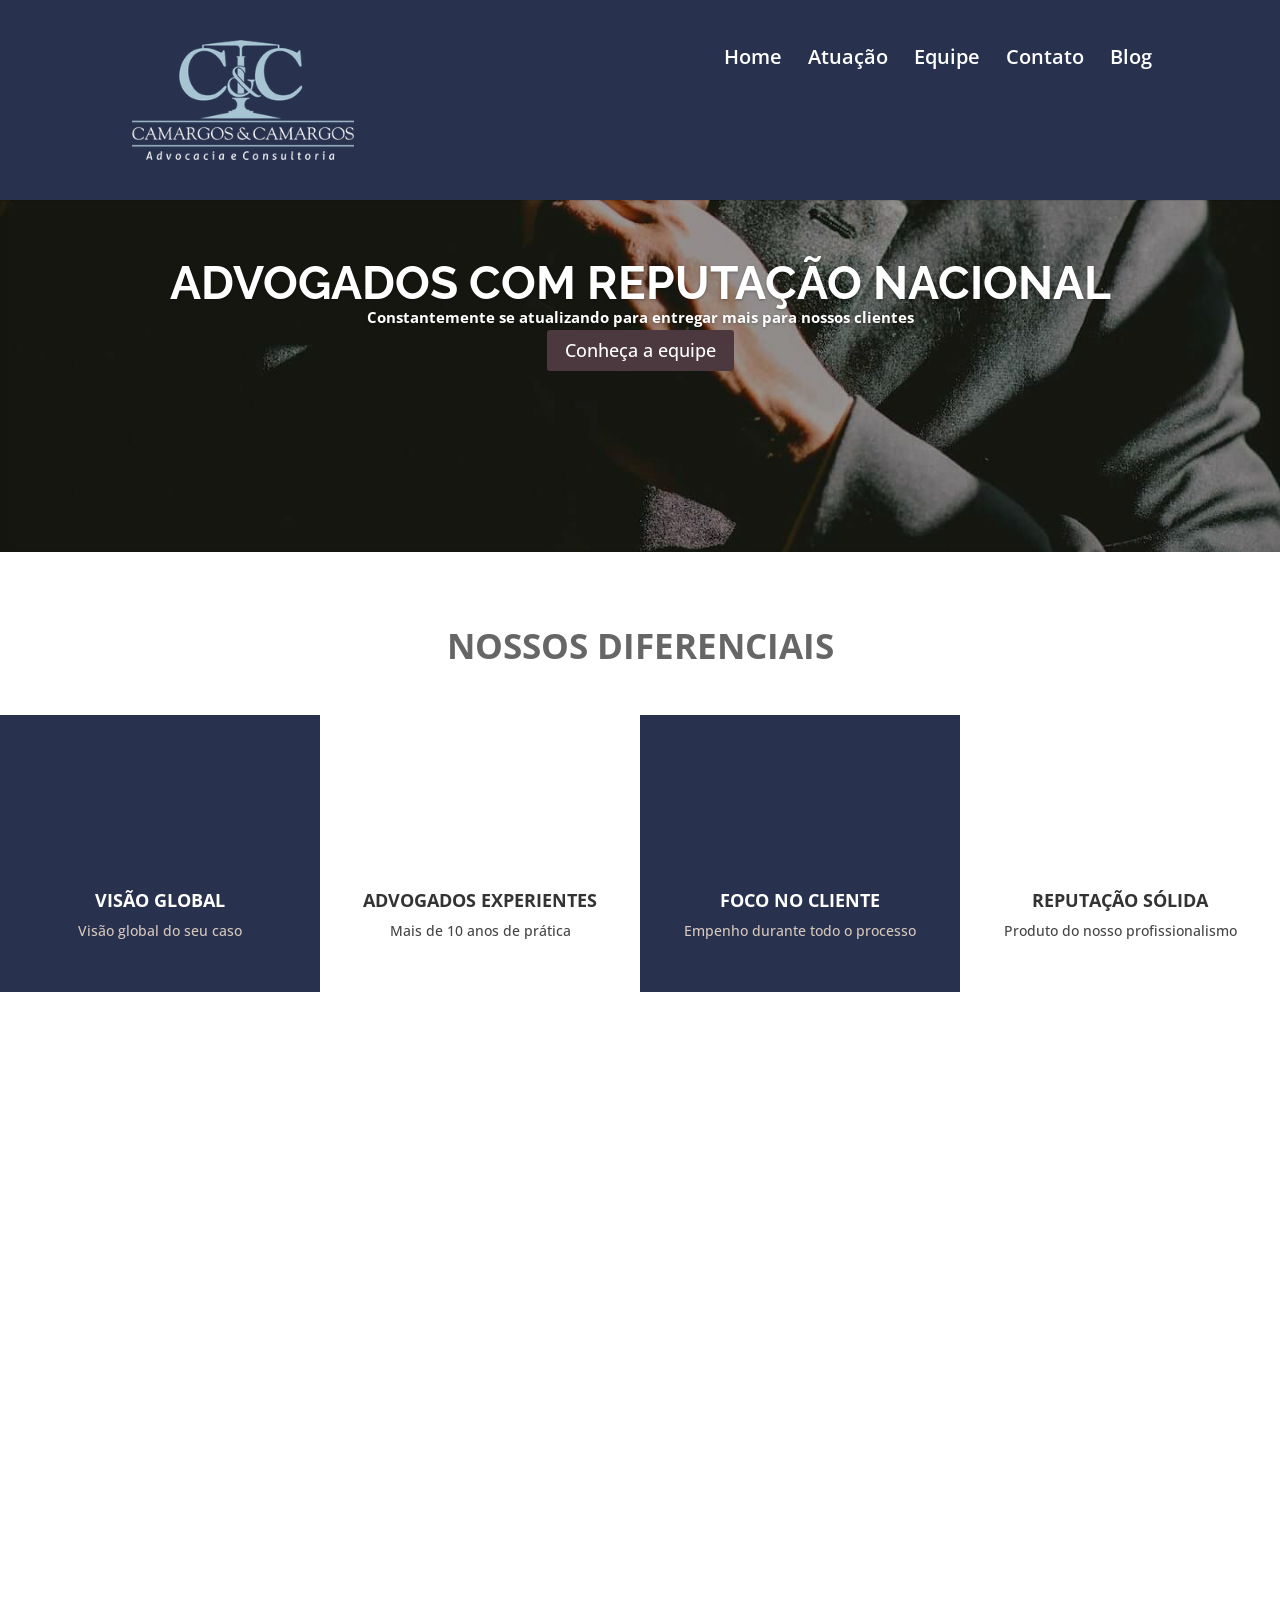
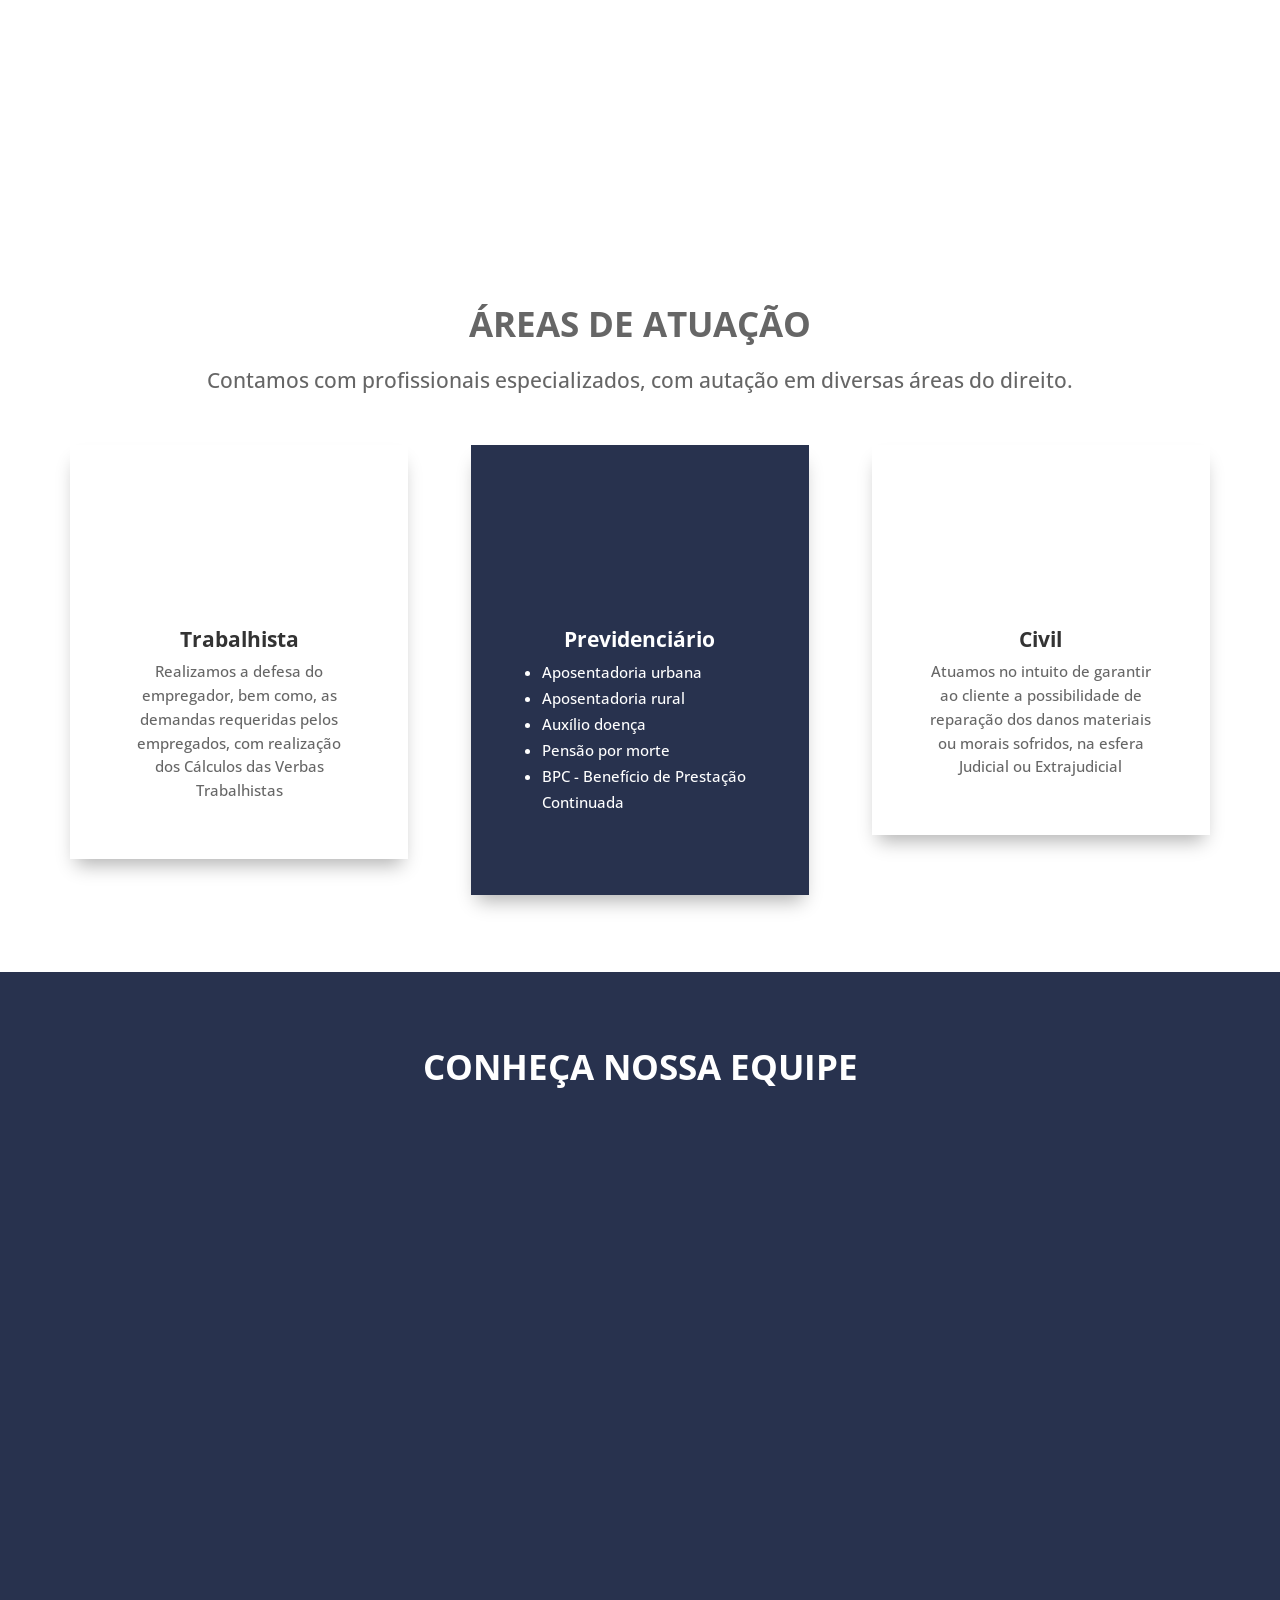
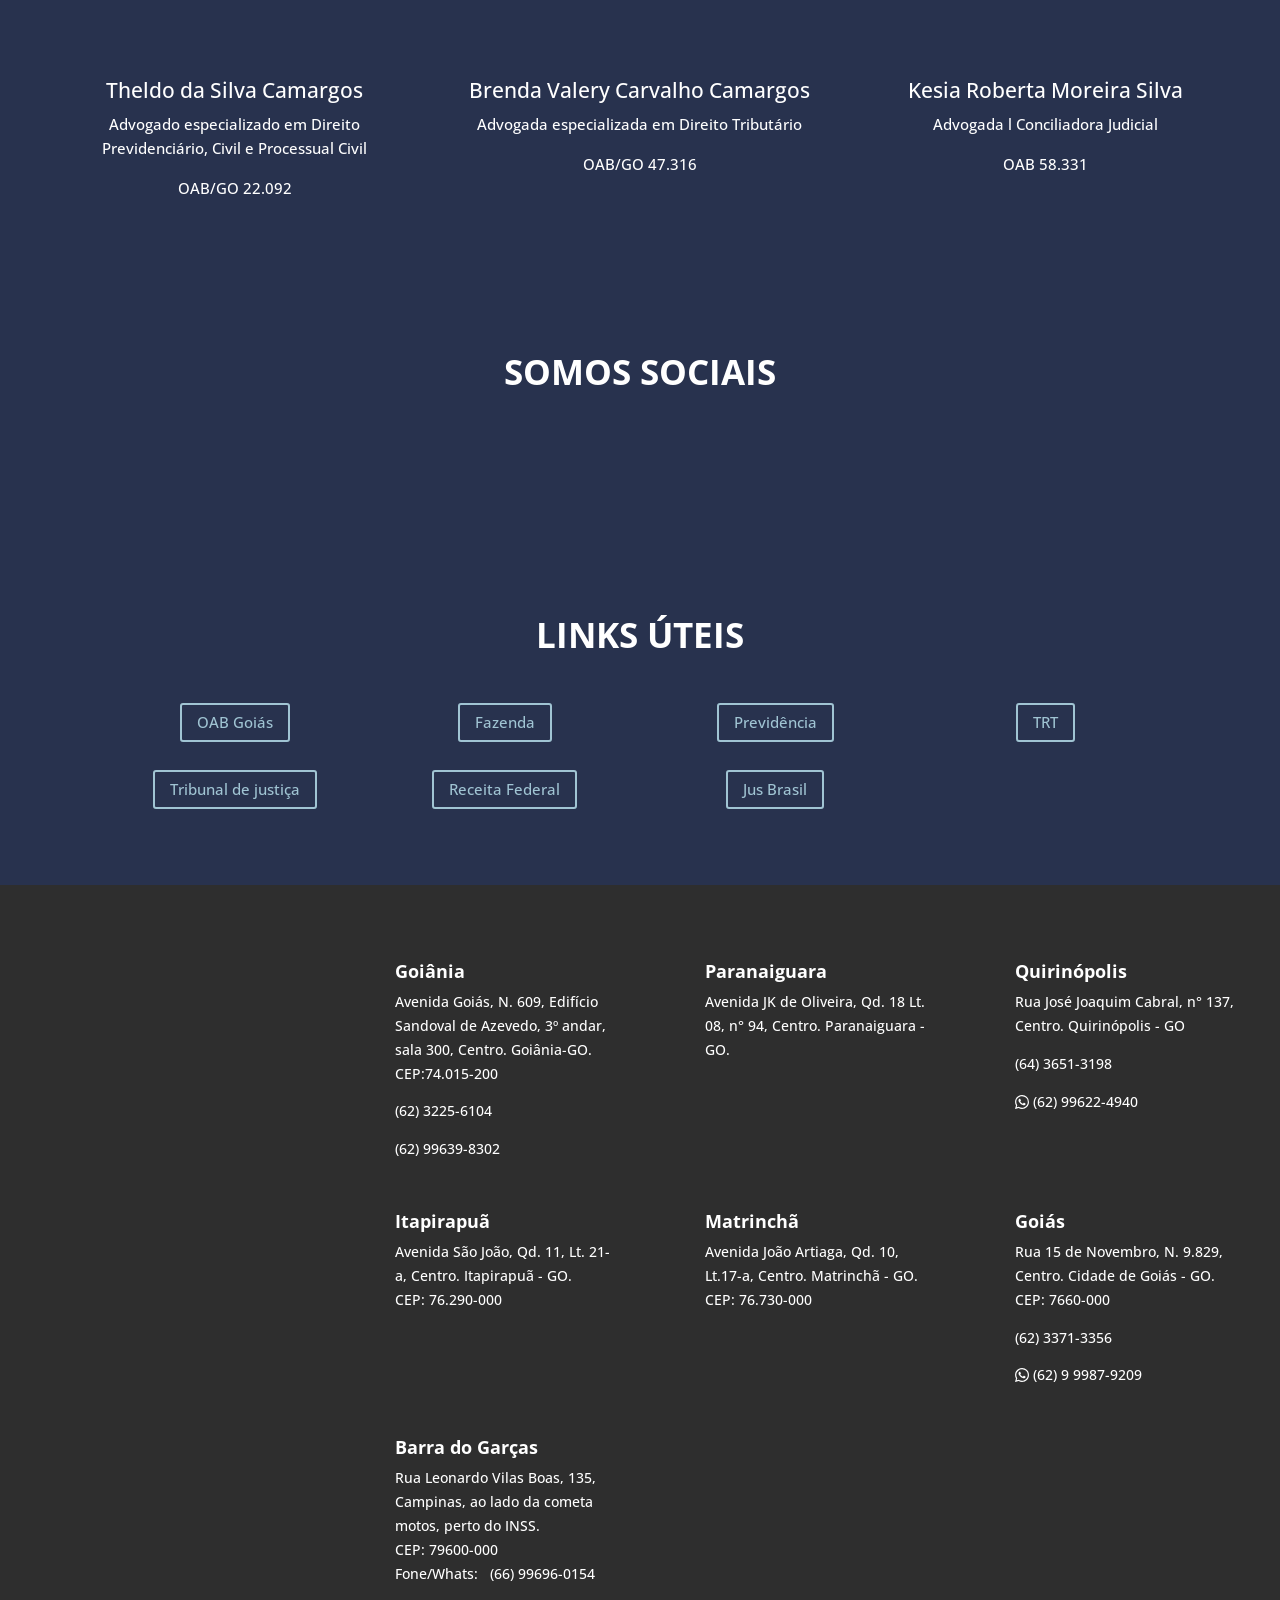
==== commit 34d7b02b: "Retira o item de WhatsApp do menu Por decisao do cliente, o icone de WhatsApp ao lado de "Blog" sai " ====
--- a/index.html
+++ b/index.html
@@ -57,7 +57,6 @@
 <li class="menu-item menu-item-type-custom menu-item-object-custom current-menu-item current_page_item menu-item-home"><a href="#equipe" aria-current="page">Equipe</a></li>
 <li class="menu-item menu-item-type-custom menu-item-object-custom current-menu-item current_page_item menu-item-home"><a href="#contato" aria-current="page">Contato</a></li>
 <li class="menu-item menu-item-type-post_type menu-item-object-page"><a href="blog/">Blog</a></li>
-<li class="menu-item menu-item-whatsapp"><a href="https://wa.me/5562996398302" target="_blank" rel="noopener noreferrer" aria-label="Fale conosco pelo WhatsApp"><svg class="menu-whatsapp-icon" viewBox="0 0 24 24" width="20" height="20" aria-hidden="true" focusable="false"><path fill="currentColor" d="M17.472 14.382c-.297-.149-1.758-.867-2.03-.967-.273-.099-.471-.148-.67.15-.197.297-.767.966-.94 1.164-.174.199-.347.223-.644.075-.297-.15-1.255-.463-2.39-1.475-.883-.788-1.48-1.761-1.653-2.059-.173-.297-.018-.458.13-.606.134-.133.298-.347.446-.52.149-.174.198-.298.298-.497.099-.198.05-.371-.025-.52-.075-.149-.669-1.612-.916-2.207-.242-.579-.487-.5-.669-.51a12.8 12.8 0 0 0-.57-.01c-.198 0-.52.074-.792.372-.272.297-1.04 1.016-1.04 2.479 0 1.462 1.065 2.875 1.213 3.074.149.198 2.096 3.2 5.077 4.487.709.306 1.262.489 1.694.625.712.227 1.36.195 1.871.118.571-.085 1.758-.719 2.006-1.413.248-.694.248-1.289.173-1.413-.074-.124-.272-.198-.57-.347m-5.421 7.403h-.004a9.87 9.87 0 0 1-5.031-1.378l-.361-.214-3.741.982.998-3.648-.235-.374a9.86 9.86 0 0 1-1.51-5.26c.001-5.45 4.436-9.884 9.888-9.884a9.82 9.82 0 0 1 6.988 2.896 9.82 9.82 0 0 1 2.892 6.994c-.003 5.45-4.437 9.885-9.885 9.885M20.52 3.449C18.24 1.245 15.24 0 12.045 0 5.463 0 .104 5.359.101 11.943c0 2.096.548 4.142 1.588 5.945L0 24l6.305-1.654a11.9 11.9 0 0 0 5.734 1.46h.005c6.585 0 11.946-5.359 11.949-11.945a11.9 11.9 0 0 0-3.473-8.413"/></svg></a></li>
 </ul>						</nav>
 					
 					
@@ -334,7 +333,7 @@
 </div>
 </div>
 
-<div class="et_pb_section_8 et_pb_section et_section_regular et_block_section">
+<div class="et_pb_section_8 et_pb_section et_section_regular et_block_section" id="contato">
 <div class="et_pb_row_13 et_pb_row et_pb_row_4col et_pb_gutters2 et_block_row et_block_row_4col et_pb_row_fullwidth">
 <div class="et_pb_column_30 et_pb_column et_pb_column_1_4 et_block_column et_pb_css_mix_blend_mode_passthrough">
 <div class="et_pb_image_3 et_pb_image et_animated et_pb_module et_block_module"><span class="et_pb_image_wrap"><img decoding="async" src="assets/img/menu-logo-1.png" width="278" height="150" srcset="assets/img/menu-logo-1.png 278w" sizes="(max-width: 278px) 100vw, 278px" class=""></span></div>
--- a/assets/css/extras.css
+++ b/assets/css/extras.css
@@ -1,14 +1,11 @@
-/* O item de WhatsApp do menu era um <a> vazio seguido de outro com um icone
-   Font Awesome que nenhuma pagina carregava: dois links invisiveis, empilhados,
-   que sozinhos esticavam o cabecalho em 80px. Agora e um link so, com SVG
-   proprio. A caixa de 100px reproduz a altura antiga, para o cabecalho e o
-   logotipo ficarem do tamanho de sempre, e o icone e posicionado no rodape
-   dessa caixa para alinhar com o texto dos outros itens. */
-#top-menu li.menu-item-whatsapp{position:relative}
-#top-menu li.menu-item-whatsapp>a{display:block;width:20px;height:100px;
-  padding-bottom:50px;box-sizing:border-box;line-height:0}
-#top-menu li.menu-item-whatsapp>a>svg{position:absolute;left:0;bottom:0}
-#mobile_menu li.menu-item-whatsapp>a{display:block;line-height:0;padding:10px 5%}
-#mobile_menu li.menu-item-whatsapp>a>svg{display:block}
+/* O item de WhatsApp do menu saiu por decisao do cliente. Na captura eram
+   dois <a> vazios empilhados, cada um com padding-bottom:50px, e era essa caixa
+   de 100px que dava 150px ao #top-menu, 200px ao cabecalho e 120px ao logotipo.
+   Sem o item, o menu cai para 64px e o cabecalho encolhe para 114px, mudando o
+   visual das nove paginas. O min-height devolve a altura de sempre, agora de
+   forma declarada em vez de acidental. */
+#top-menu{min-height:150px}
 #footer-info a{color:inherit}
+/* selo de WhatsApp ao lado de dois telefones do rodape, no lugar de um icone
+   Font Awesome que nenhuma pagina carregava */
 .whatsapp-mark{display:inline-block;vertical-align:-2px}
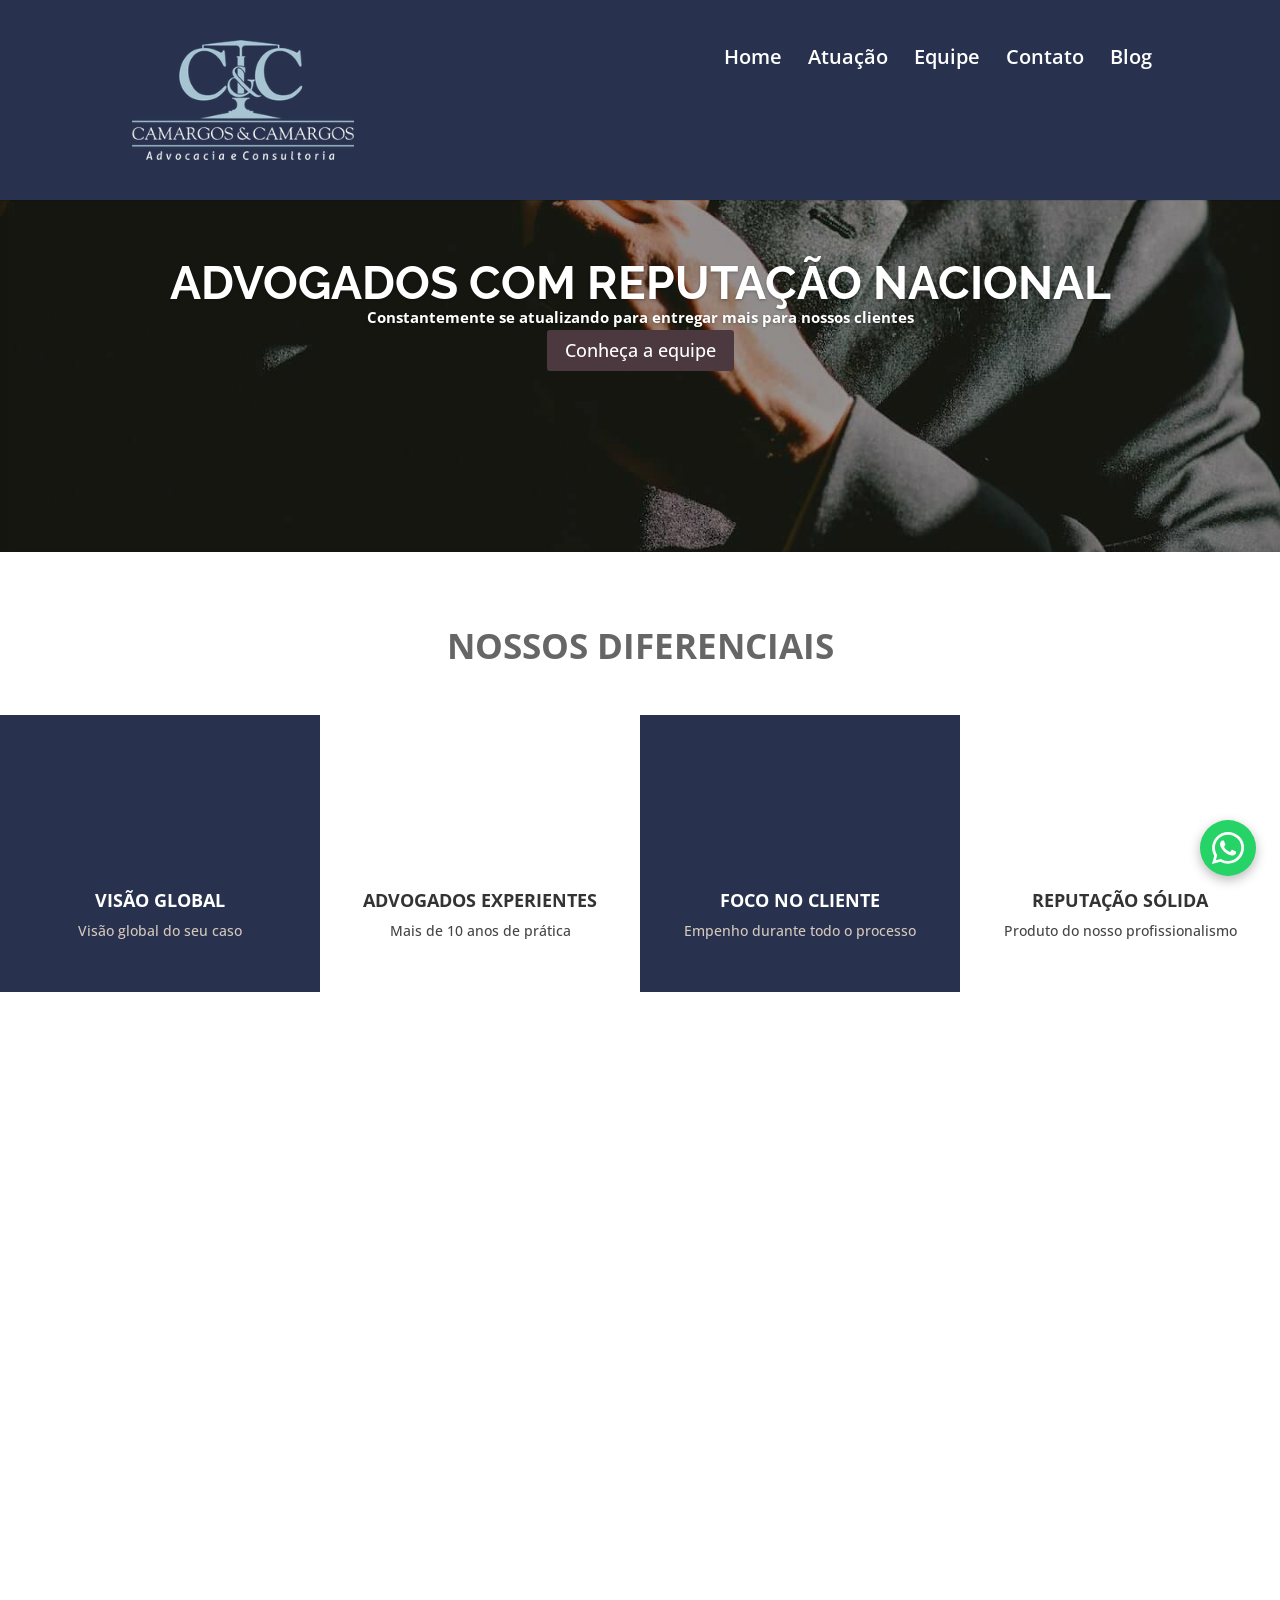
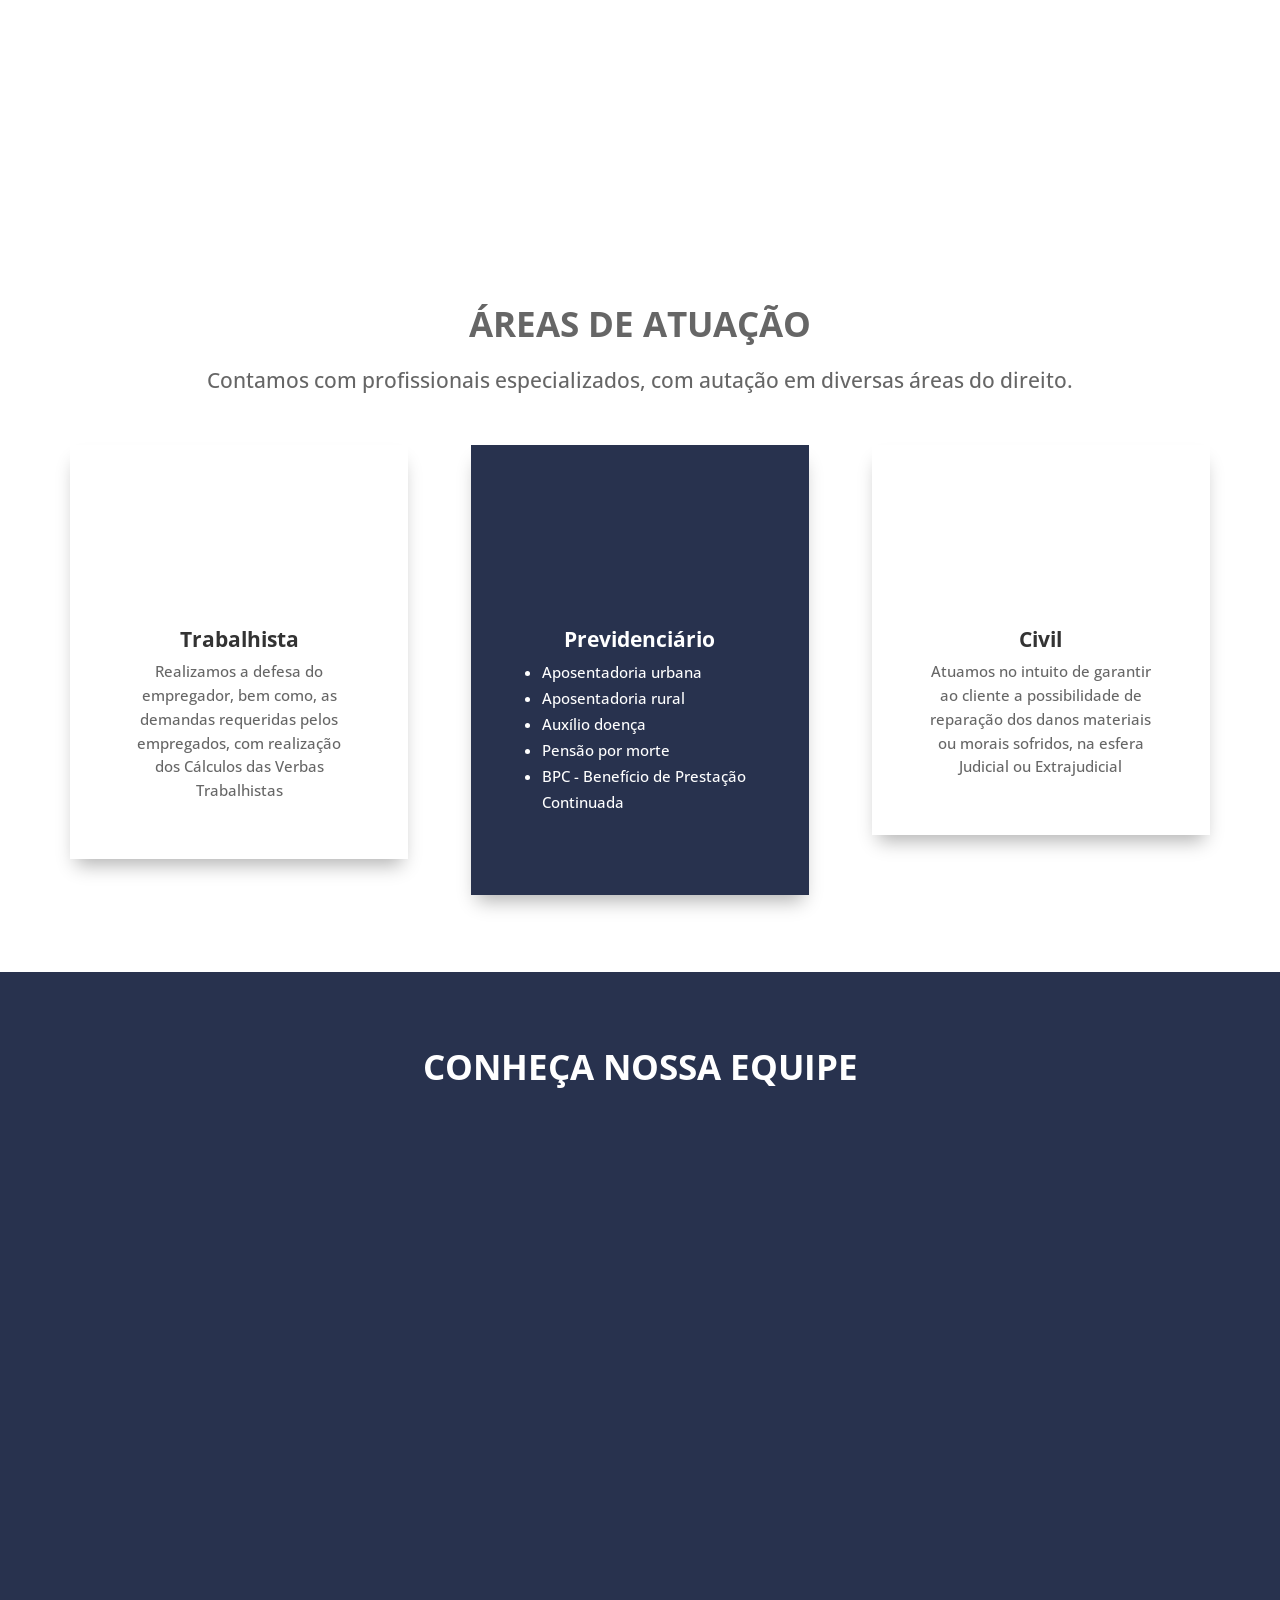
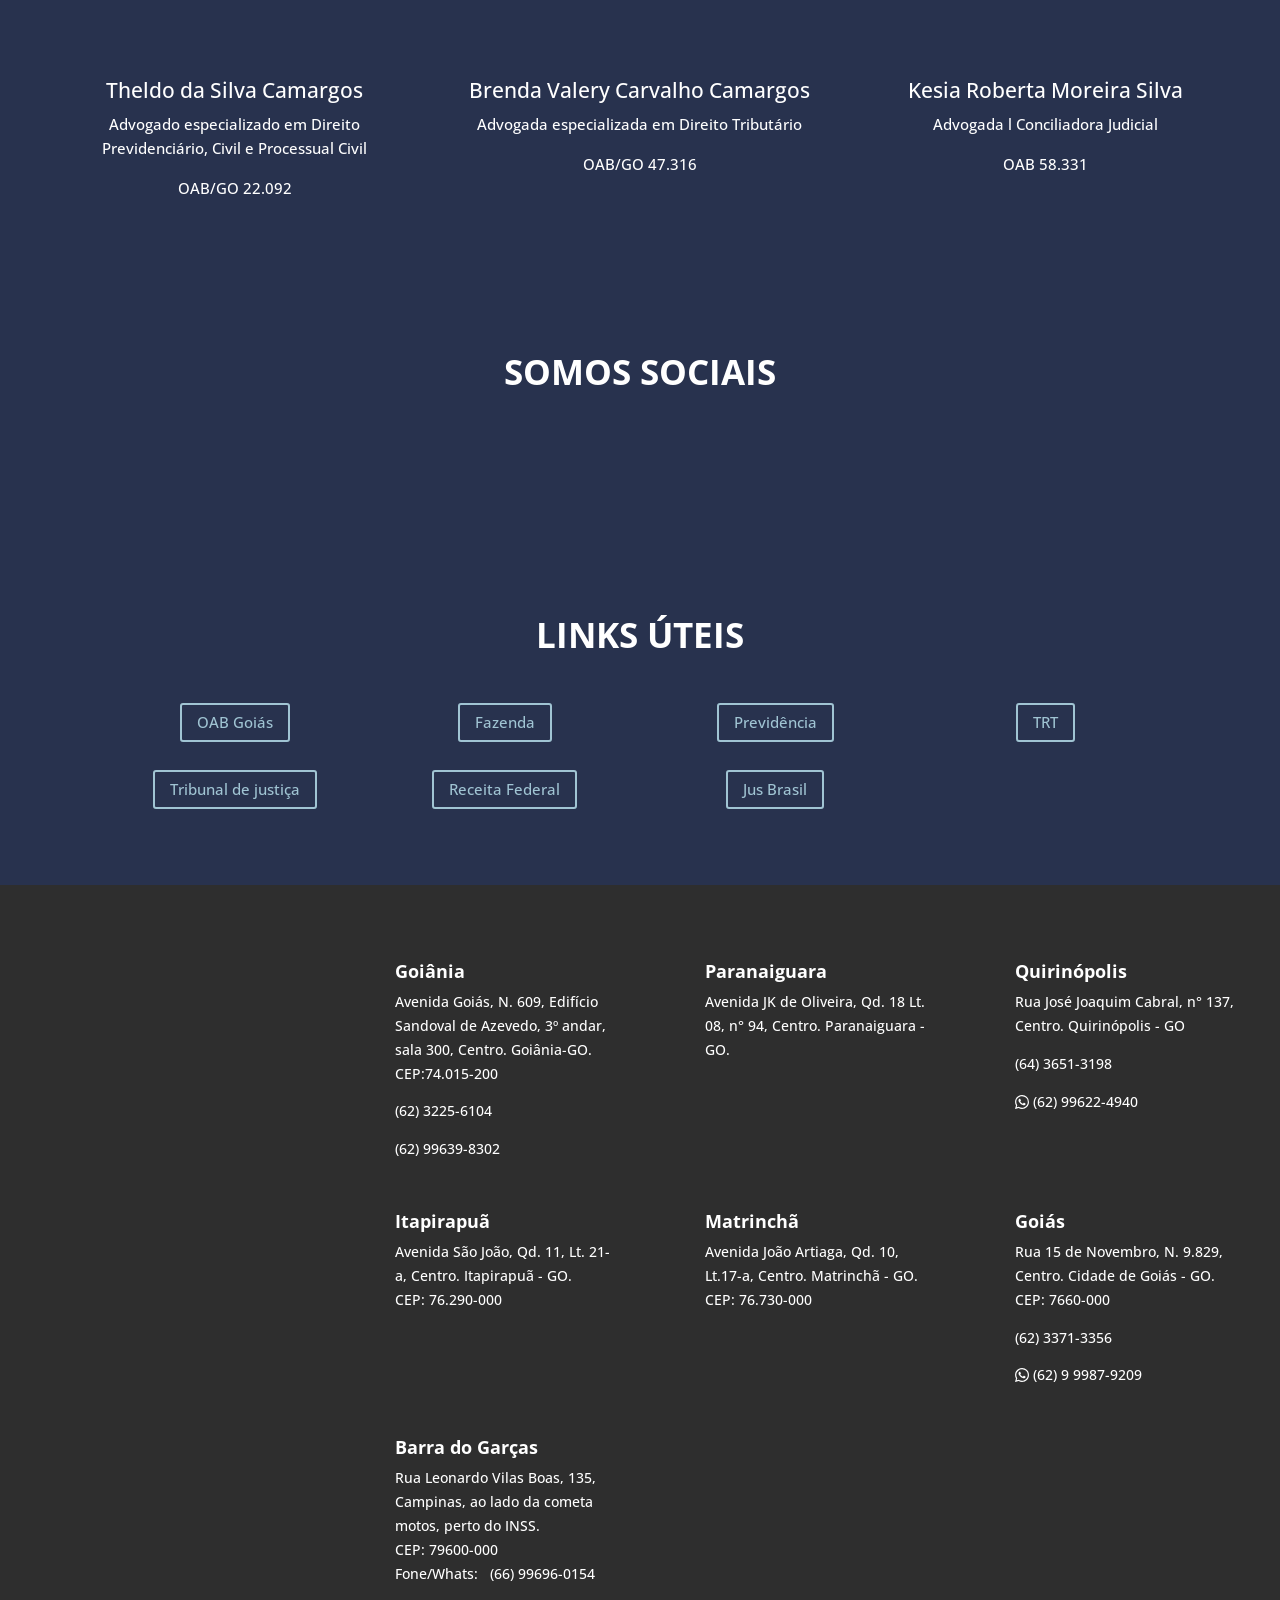
==== commit ccb1eff2: "Acrescenta botao flutuante de WhatsApp Devolve ao site um contato clicavel, que tinha sumido junto c" ====
--- a/index.html
+++ b/index.html
@@ -474,5 +474,7 @@
 
 </script>
 <script src="assets/js/multi-view.js"></script>
+
+<a class="whatsapp-float" href="https://wa.me/5562996398302" target="_blank" rel="noopener noreferrer" aria-label="Fale conosco pelo WhatsApp" title="Fale conosco pelo WhatsApp"><svg class="whatsapp-float-icon" viewBox="0 0 24 24" width="32" height="32" aria-hidden="true" focusable="false"><path fill="currentColor" d="M17.472 14.382c-.297-.149-1.758-.867-2.03-.967-.273-.099-.471-.148-.67.15-.197.297-.767.966-.94 1.164-.174.199-.347.223-.644.075-.297-.15-1.255-.463-2.39-1.475-.883-.788-1.48-1.761-1.653-2.059-.173-.297-.018-.458.13-.606.134-.133.298-.347.446-.52.149-.174.198-.298.298-.497.099-.198.05-.371-.025-.52-.075-.149-.669-1.612-.916-2.207-.242-.579-.487-.5-.669-.51a12.8 12.8 0 0 0-.57-.01c-.198 0-.52.074-.792.372-.272.297-1.04 1.016-1.04 2.479 0 1.462 1.065 2.875 1.213 3.074.149.198 2.096 3.2 5.077 4.487.709.306 1.262.489 1.694.625.712.227 1.36.195 1.871.118.571-.085 1.758-.719 2.006-1.413.248-.694.248-1.289.173-1.413-.074-.124-.272-.198-.57-.347m-5.421 7.403h-.004a9.87 9.87 0 0 1-5.031-1.378l-.361-.214-3.741.982.998-3.648-.235-.374a9.86 9.86 0 0 1-1.51-5.26c.001-5.45 4.436-9.884 9.888-9.884a9.82 9.82 0 0 1 6.988 2.896 9.82 9.82 0 0 1 2.892 6.994c-.003 5.45-4.437 9.885-9.885 9.885M20.52 3.449C18.24 1.245 15.24 0 12.045 0 5.463 0 .104 5.359.101 11.943c0 2.096.548 4.142 1.588 5.945L0 24l6.305-1.654a11.9 11.9 0 0 0 5.734 1.46h.005c6.585 0 11.946-5.359 11.949-11.945a11.9 11.9 0 0 0-3.473-8.413"/></svg></a>
 </body>
 </html>
--- a/assets/css/extras.css
+++ b/assets/css/extras.css
@@ -5,6 +5,28 @@
    visual das nove paginas. O min-height devolve a altura de sempre, agora de
    forma declarada em vez de acidental. */
 #top-menu{min-height:150px}
+
+/* Botao flutuante de WhatsApp: o unico contato clicavel do site.
+   O "voltar ao topo" do Divi tambem e fixo a direita, em bottom:125px e
+   right:0, com cerca de 40px de lado. O flutuante fica embaixo dele, com 45px
+   de folga, e um z-index abaixo para nunca cobri-lo. */
+.whatsapp-float{position:fixed;right:24px;bottom:24px;z-index:99998;
+  display:flex;align-items:center;justify-content:center;
+  width:56px;height:56px;border-radius:50%;
+  background:#25d366;color:#fff;text-decoration:none;
+  box-shadow:0 4px 12px rgba(0,0,0,.28);
+  transition:transform .2s ease,box-shadow .2s ease}
+.whatsapp-float:hover,.whatsapp-float:focus-visible{
+  transform:scale(1.08);box-shadow:0 6px 18px rgba(0,0,0,.34);color:#fff}
+.whatsapp-float:focus-visible{outline:3px solid #fff;outline-offset:3px}
+.whatsapp-float>svg{display:block;width:32px;height:32px}
+@media (max-width:767px){
+  .whatsapp-float{right:16px;bottom:16px;width:52px;height:52px}
+  .whatsapp-float>svg{width:29px;height:29px}}
+@media (prefers-reduced-motion:reduce){
+  .whatsapp-float{transition:none}
+  .whatsapp-float:hover,.whatsapp-float:focus-visible{transform:none}}
+
 #footer-info a{color:inherit}
 /* selo de WhatsApp ao lado de dois telefones do rodape, no lugar de um icone
    Font Awesome que nenhuma pagina carregava */
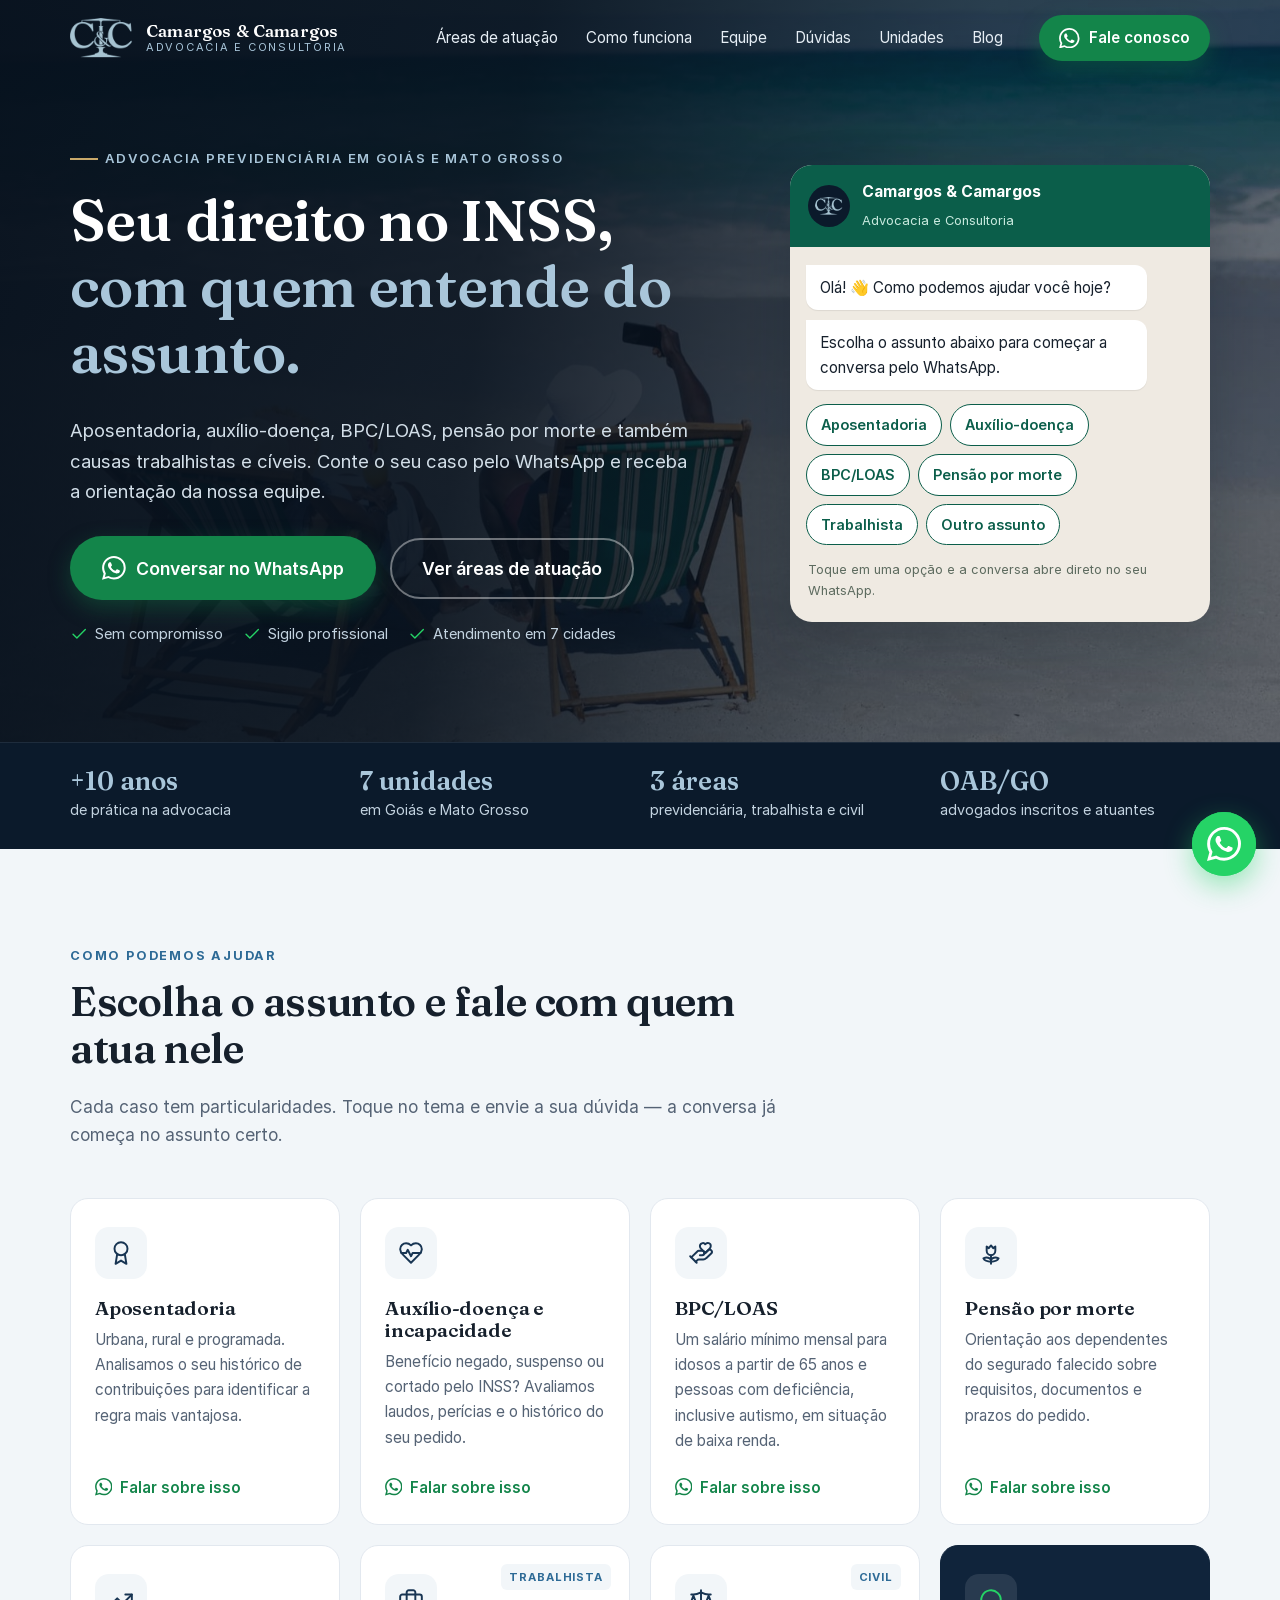
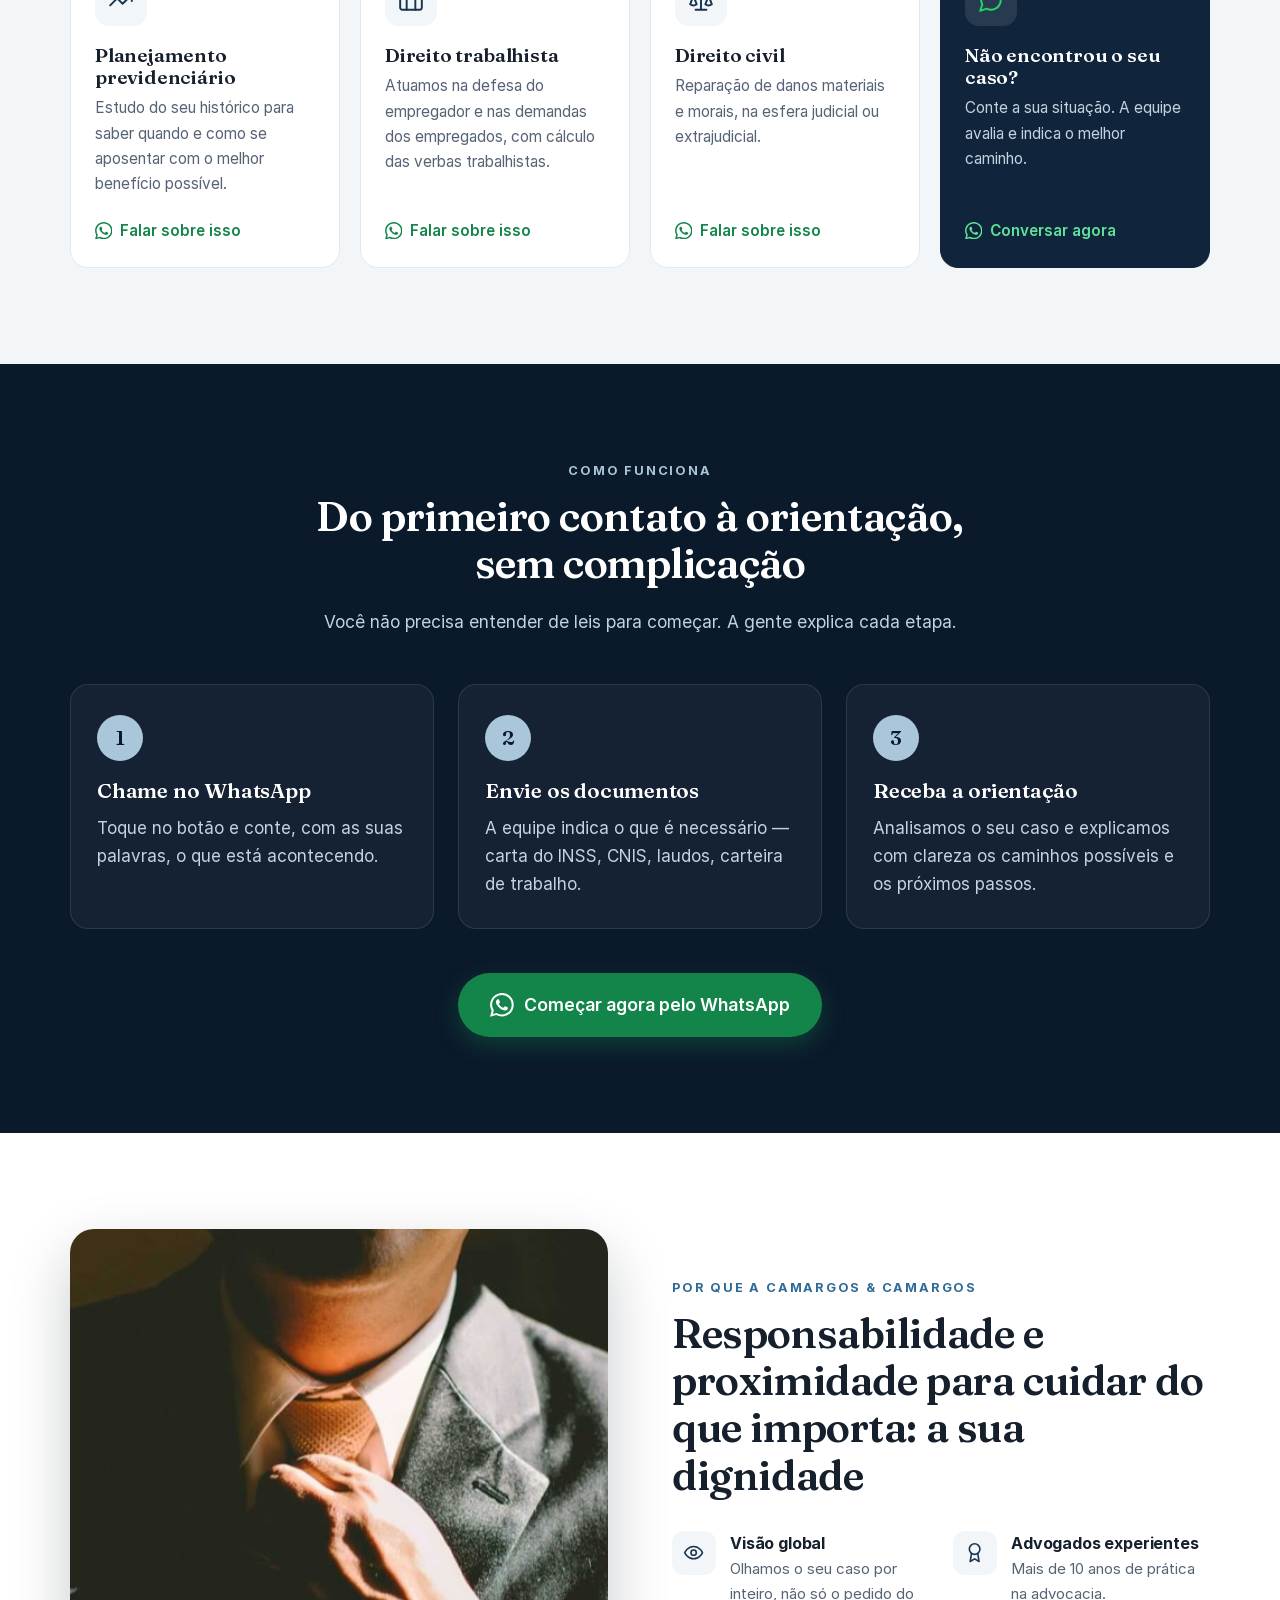
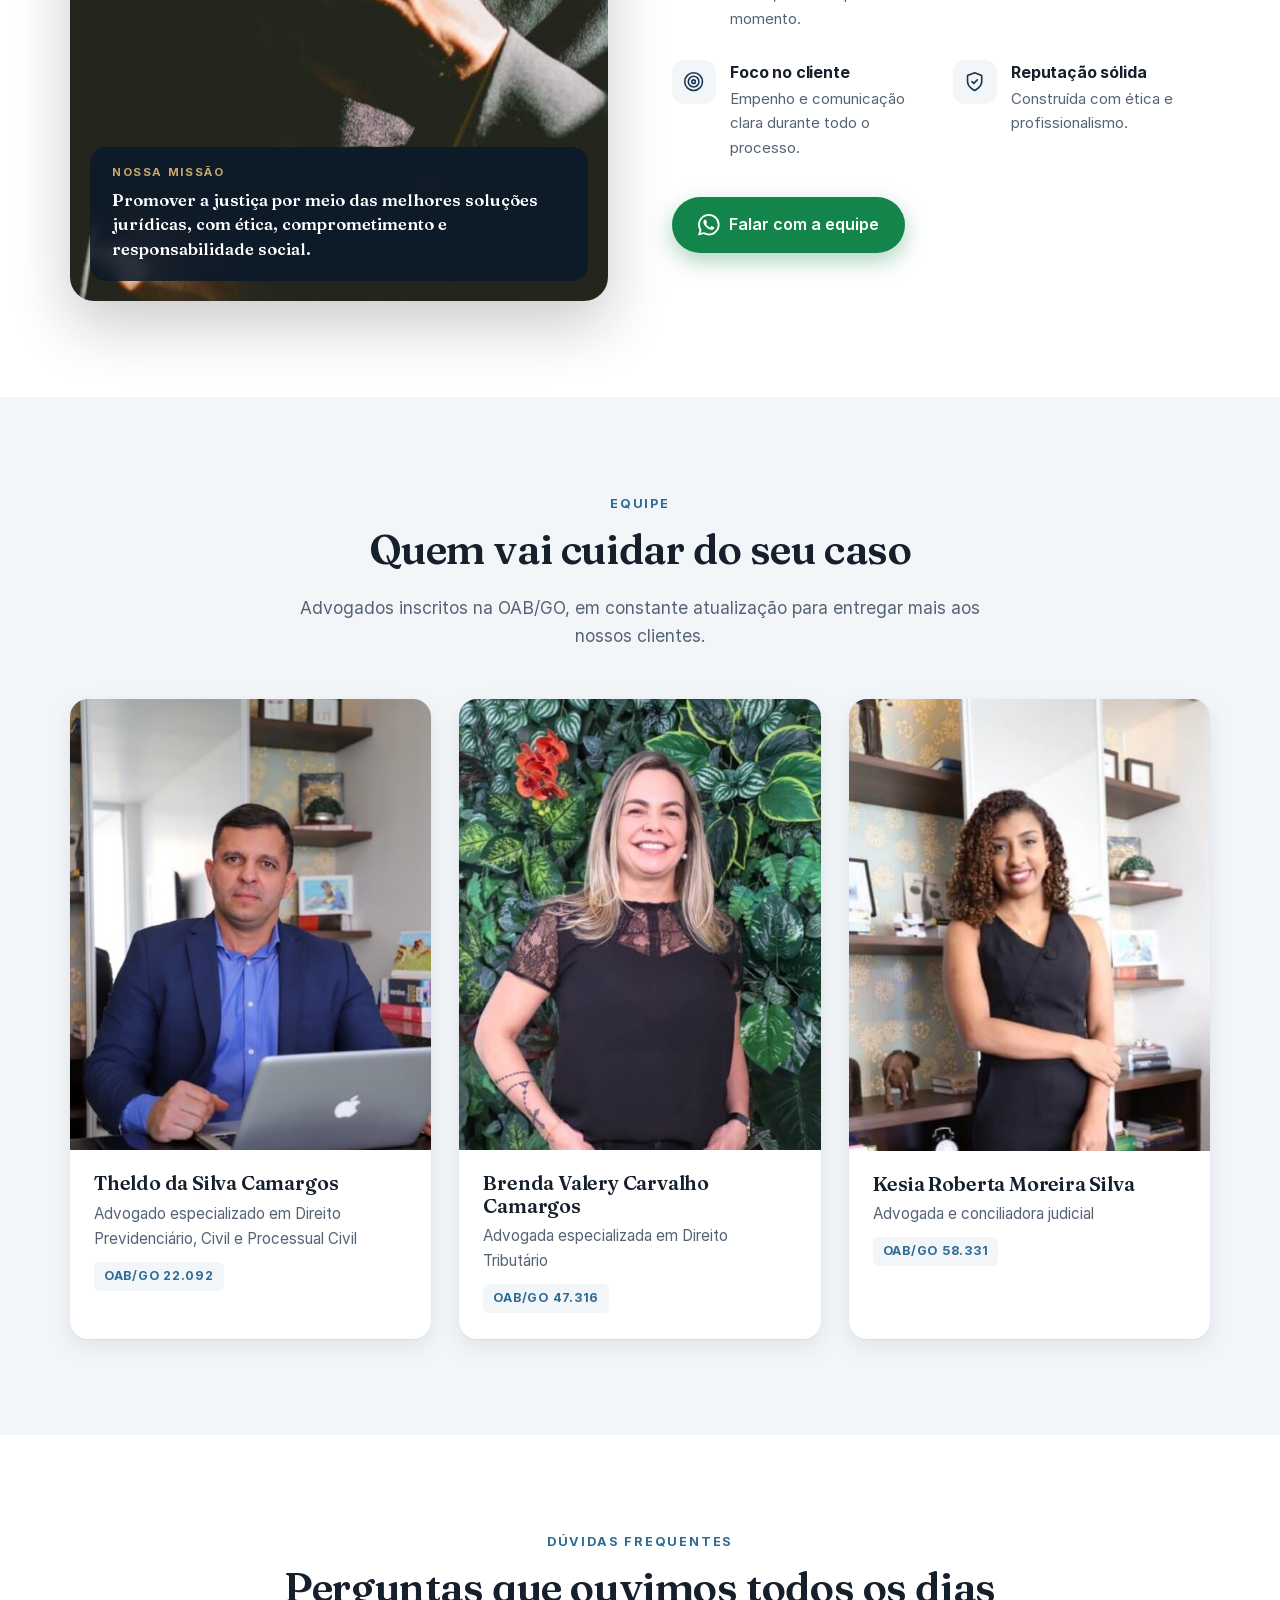
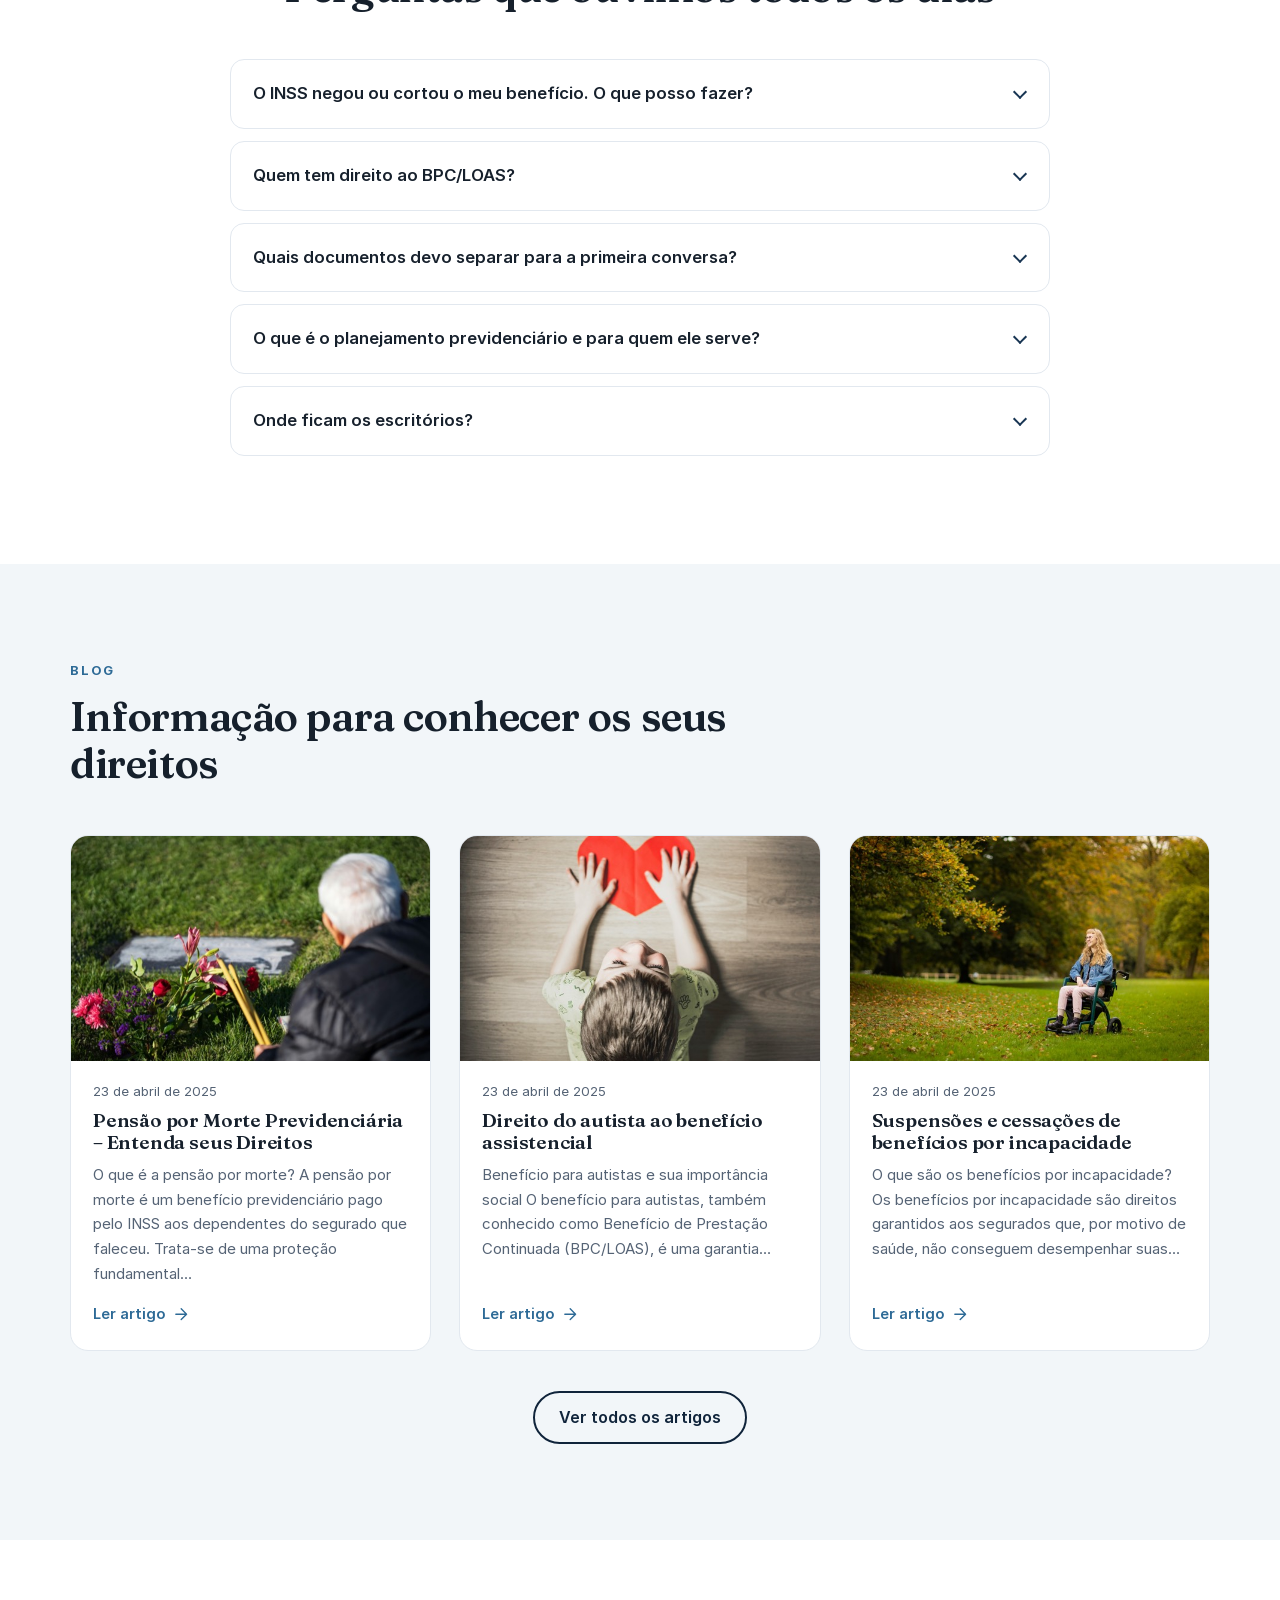
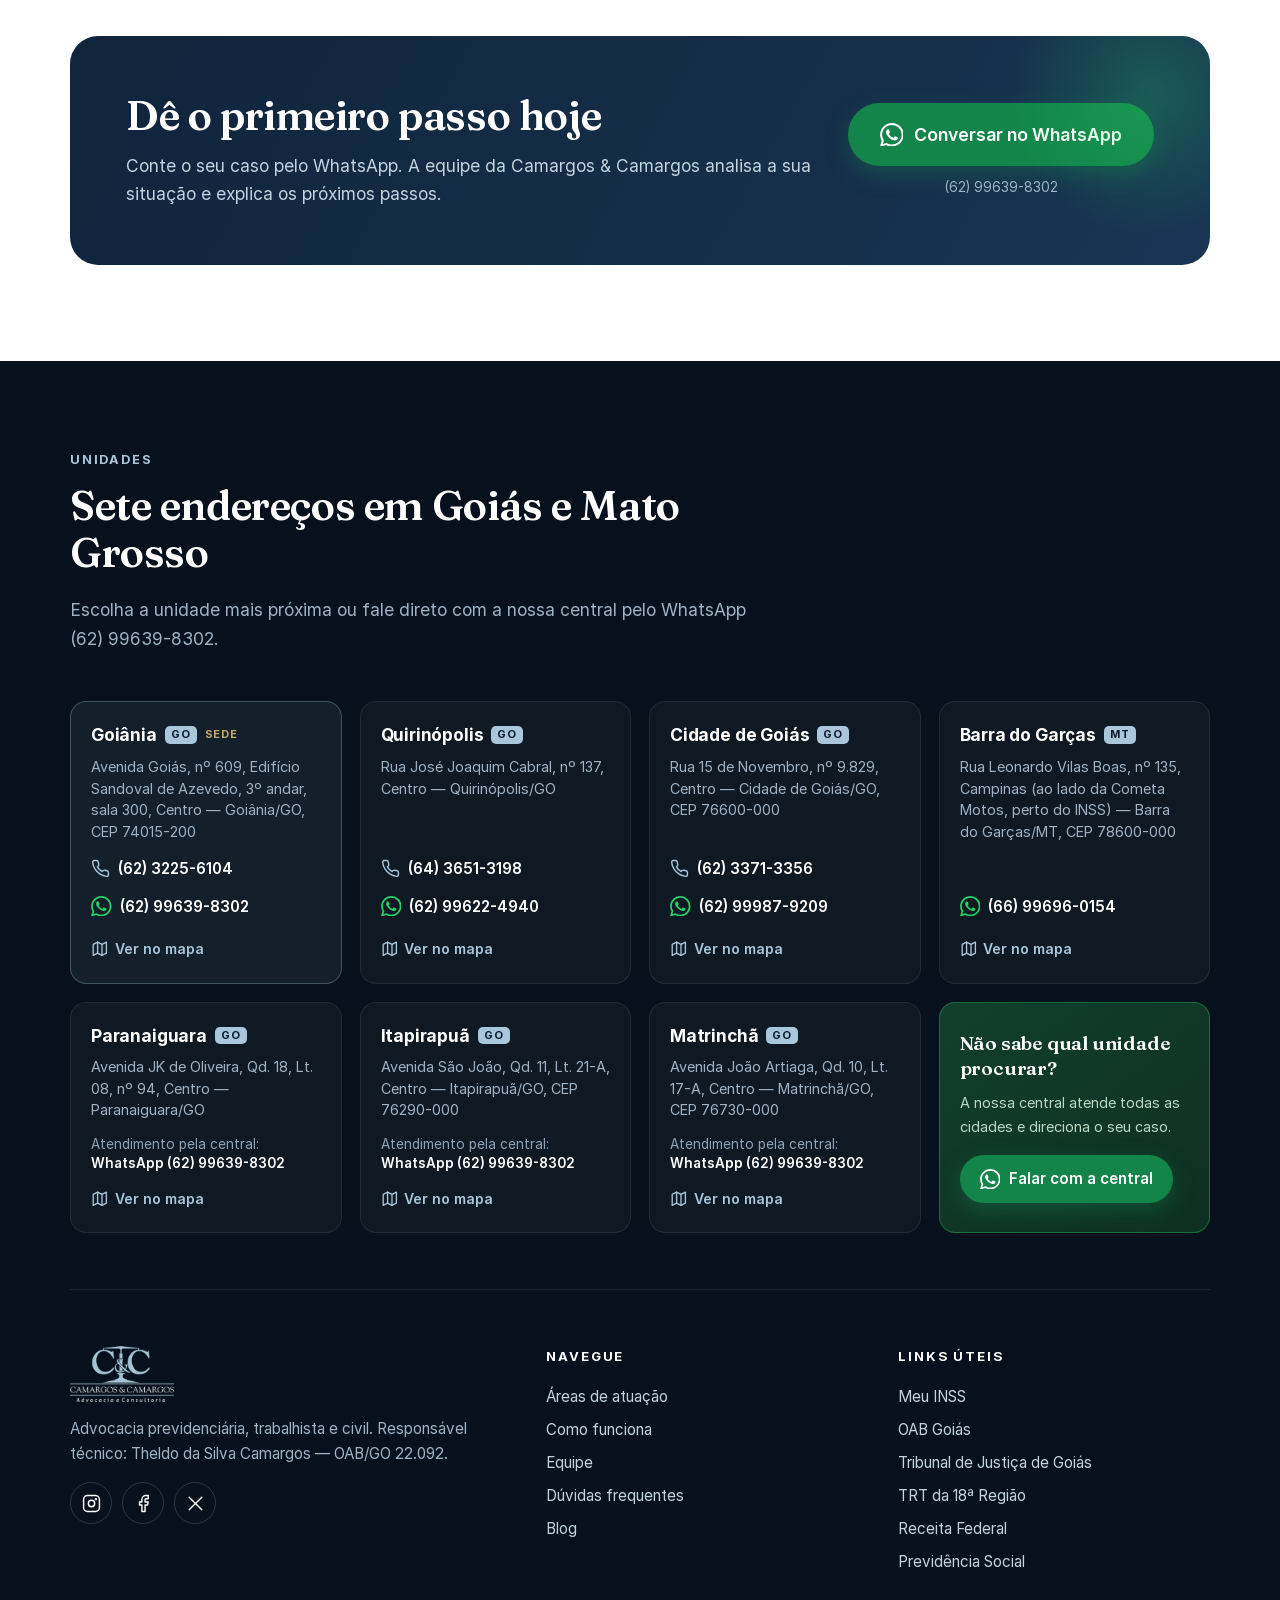
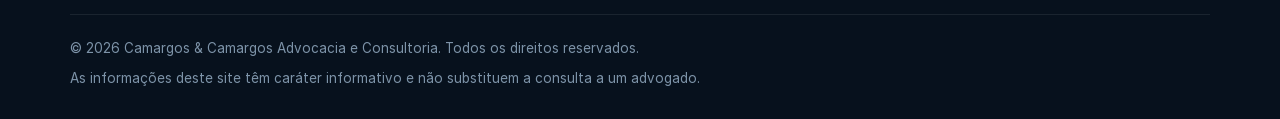
==== commit 785ab3b1: "Prototipo do novo site focado em conversao pelo WhatsApp Site reescrito do zero, sem Divi nem jQuery" ====
--- a/index.html
+++ b/index.html
@@ -1,480 +1,400 @@
-<!DOCTYPE html>
+<!doctype html>
 <html lang="pt-BR">
-<head><meta charset="UTF-8">
-	
-<script type="text/javascript">
-		document.documentElement.className = 'js';
-	</script>
-
-	<title>Camargos Advocacia</title>
-<meta name="robots" content="max-image-preview:large">
-<link rel="stylesheet" href="assets/css/blocks.css">
-
-<link rel="stylesheet" href="assets/css/presets.css">
-
-<link rel="stylesheet" href="assets/css/base.css">
-<link rel="stylesheet" href="assets/css/home.css" media="all">
-<script src="assets/js/jquery.min.js"></script>
-<script src="assets/js/jquery-migrate.min.js"></script>
-<link rel="canonical" href="./">
-<meta name="viewport" content="width=device-width, initial-scale=1"><!-- Google Tag Manager -->
+<head>
+<meta charset="utf-8">
+<meta name="viewport" content="width=device-width, initial-scale=1">
+<title>Camargos &amp; Camargos Advocacia — Previdenciário, Trabalhista e Civil em Goiás</title>
+<meta name="description" content="Aposentadoria, auxílio-doença, BPC/LOAS, pensão por morte, causas trabalhistas e cíveis. Sete unidades em Goiás e Mato Grosso. Fale com a equipe pelo WhatsApp.">
+<meta name="theme-color" content="#0b1a2b">
+<meta name="robots" content="noindex, nofollow">
+<meta property="og:type" content="website">
+<meta property="og:locale" content="pt_BR">
+<meta property="og:site_name" content="Camargos & Camargos Advocacia">
+<meta property="og:title" content="Camargos &amp; Camargos Advocacia — Previdenciário, Trabalhista e Civil em Goiás">
+<meta property="og:description" content="Aposentadoria, auxílio-doença, BPC/LOAS, pensão por morte, causas trabalhistas e cíveis. Sete unidades em Goiás e Mato Grosso. Fale com a equipe pelo WhatsApp.">
+<meta property="og:image" content="assets/img/og.jpg">
+<link rel="icon" href="assets/img/favicon-32.png" sizes="32x32">
+<link rel="icon" href="assets/img/favicon-192.png" sizes="192x192">
+<link rel="apple-touch-icon" href="assets/img/apple-touch-icon.png">
+<link rel="preload" href="assets/fonts/inter-400.woff2" as="font" type="font/woff2" crossorigin>
+<link rel="preload" href="assets/fonts/fraunces-600.woff2" as="font" type="font/woff2" crossorigin>
+<link rel="stylesheet" href="assets/css/site.css">
+<script>document.documentElement.className+=" js";</script>
+<!-- Google Tag Manager -->
 <script>(function(w,d,s,l,i){w[l]=w[l]||[];w[l].push({'gtm.start':
 new Date().getTime(),event:'gtm.js'});var f=d.getElementsByTagName(s)[0],
 j=d.createElement(s),dl=l!='dataLayer'?'&l='+l:'';j.async=true;j.src=
 'https://www.googletagmanager.com/gtm.js?id='+i+dl;f.parentNode.insertBefore(j,f);
 })(window,document,'script','dataLayer','GTM-M9TGXZN7');</script>
-<!-- End Google Tag Manager --><link rel="icon" href="assets/img/cropped-menu-logo-1-32x32.png" sizes="32x32">
-<link rel="icon" href="assets/img/cropped-menu-logo-1-192x192.png" sizes="192x192">
-<link rel="apple-touch-icon" href="assets/img/cropped-menu-logo-1-180x180.png">
-<link rel="stylesheet" href="assets/css/home.modules.css"><link rel="stylesheet" href="assets/css/parallax.css" media="all">
-<style>
-@media only screen and (max-width: 767px) { .et-pb-parallax-hidden-phone { display: none !important; } }
-@media only screen and (max-width: 980px) { .et-pb-parallax-hidden-tablet { display: none !important; } }
-
-
-</style>
-<link rel="stylesheet" href="https://fonts.googleapis.com/css2?family=Open+Sans:wdth,wght@75..100,300..800&amp;family=Raleway:wght@100..900&amp;subset=latin%2Clatin-ext&amp;display=swap" media="all">
-
-<link rel="stylesheet" href="assets/css/extras.css">
+<!-- End Google Tag Manager -->
+<link rel="preload" as="image" href="assets/img/hero-1600.jpg" imagesrcset="assets/img/hero-900.jpg 900w, assets/img/hero-1600.jpg 1600w" imagesizes="100vw">
+<script type="application/ld+json">{"@context":"https://schema.org","@type":"LegalService","name":"Camargos & Camargos Advocacia e Consultoria","telephone":"+55-62-3225-6104","address":{"@type":"PostalAddress","streetAddress":"Avenida Goiás, 609, sala 300, Centro","addressLocality":"Goiânia","addressRegion":"GO","postalCode":"74015-200","addressCountry":"BR"},"areaServed":["Goiás","Mato Grosso"],"knowsAbout":["Direito previdenciário","Direito trabalhista","Direito civil"]}</script>
 </head>
-<body class="et_pb_button_helper_class et_fixed_nav et_show_nav et_primary_nav_dropdown_animation_fade et_secondary_nav_dropdown_animation_fade et_header_style_left et_pb_footer_columns4 et_cover_background et_pb_gutter et_pb_gutters3 et_pb_pagebuilder_layout et_smooth_scroll et_no_sidebar et-db">
-	<div id="page-container">
-
-	
-	
-			<header id="main-header" data-height-onload="100">
-			<div class="container clearfix et_menu_container">
-							<div class="logo_container">
-					<span class="logo_helper"></span>
-					<a href="./">
-						<img src="assets/img/menu-logo-tiny.png" width="278" height="150" alt="Camargos Advocacia" id="logo" data-height-percentage="60">
-					</a>
-				</div>
-							<div id="et-top-navigation" data-height="100" data-fixed-height="100">
-											<nav id="top-menu-nav">
-						<ul id="top-menu" class="nav"><li class="menu-item menu-item-type-custom menu-item-object-custom current-menu-item current_page_item menu-item-home"><a href="#empresa" aria-current="page">Home</a></li>
-<li class="menu-item menu-item-type-custom menu-item-object-custom current-menu-item current_page_item menu-item-home"><a href="#atuacao" aria-current="page">Atuação</a></li>
-<li class="menu-item menu-item-type-custom menu-item-object-custom current-menu-item current_page_item menu-item-home"><a href="#equipe" aria-current="page">Equipe</a></li>
-<li class="menu-item menu-item-type-custom menu-item-object-custom current-menu-item current_page_item menu-item-home"><a href="#contato" aria-current="page">Contato</a></li>
-<li class="menu-item menu-item-type-post_type menu-item-object-page"><a href="blog/">Blog</a></li>
-</ul>						</nav>
-					
-					
-					
-					
-					<div id="et_mobile_nav_menu">
-				<div class="mobile_nav closed">
-					<span class="select_page">Select Page</span>
-					<span class="mobile_menu_bar mobile_menu_bar_toggle"></span>
-				</div>
-			</div>				</div> <!-- #et-top-navigation -->
-			</div> <!-- .container -->
-					</header> <!-- #main-header -->
-			<div id="et-main-area">
-	
-<div id="main-content">
-
-
-			
-				<article>
-
-				
-					<div class="entry-content">
-					<div class="et-l et-l--post">
-			<div class="et_builder_inner_content">
-		<div class="et_pb_section_0 et_pb_section et_pb_fullwidth_section et_section_regular et_block_section et_fullscreen_slider">
-<div class="et_pb_fullwidth_slider_0 et_pb_slider et_slider_auto et_slider_auto_ignore_hover et_slider_speed_7000 et_pb_module et_fullscreen_slider"><div class="box-shadow-overlay"></div><div class="et_pb_slides">
-<div class="et_pb_slide_0 et_pb_slide et_pb_slider_with_overlay et_pb_media_alignment_center et_pb_bg_layout_dark et_pb_text_align_center" data-slide-id="divi/slide-0"><div class="et_pb_slide_overlay_container"></div><div class="et_pb_container"><div class="et_pb_slider_container_inner"><div class="et_pb_slide_description"><h2 class="et_pb_slide_title"><a href="#equipe" target="" class="et_pb_slide_title_link">ADVOGADOS COM REPUTAÇÃO NACIONAL</a></h2><div class="et_pb_slide_content"><p> Constantemente se atualizando para entregar mais para nossos clientes </p>
-</div><div class="et_pb_button_wrapper"><a class="et_pb_button et_pb_more_button" href="#equipe">Conheça a equipe</a></div></div></div></div></div>
-
-<div class="et_pb_slide_1 et_pb_slide et_pb_slider_with_overlay et_pb_media_alignment_center et_pb_bg_layout_dark et_pb_text_align_center" data-slide-id="divi/slide-1"><div class="et_pb_slide_overlay_container"></div><div class="et_pb_container"><div class="et_pb_slider_container_inner"><div class="et_pb_slide_description"><h2 class="et_pb_slide_title"><a href="#atuacao" target="" class="et_pb_slide_title_link">PROTEGEMOS SEUS DIREITOS</a></h2><div class="et_pb_slide_content"><p> Com responsabilidade e profissionalismo atuamos em diversas áreas para cuidar daquilo que é mais importante: sua dignidade </p>
-</div><div class="et_pb_button_wrapper"><a class="et_pb_button et_pb_more_button" href="#atuacao">Áreas de atuação</a></div></div></div></div></div>
-</div></div>
-</div>
-
-<div class="et_pb_section_1 et_pb_section et_section_regular et_block_section">
-<div class="et_pb_row_0 et_pb_row et_block_row et_pb_row_fullwidth">
-<div class="et_pb_column_0 et_pb_column et_pb_column_4_4 et-last-child et_block_column et_pb_css_mix_blend_mode_passthrough">
-<div class="et_pb_text_0 et_pb_text et_pb_bg_layout_light et_pb_module et_block_module et_pb_text_align_center"><div class="et_pb_text_inner"><p><strong>NOSSOS DIFERENCIAIS</strong></p>
-</div></div>
-</div>
-</div>
-
-<div class="et_pb_row_1 et_pb_row et_pb_row_4col et_pb_gutters1 et_block_row et_block_row_4col et_pb_row_fullwidth">
-<div class="et_pb_column_1 et_pb_column et_pb_column_1_4 et_block_column et_pb_css_mix_blend_mode_passthrough">
-<div class="et_pb_blurb_0 et_pb_blurb et_pb_bg_layout_dark et_pb_text_align_center et_pb_blurb_position_top et_pb_module et_block_module"><div class="et_pb_blurb_content"><div class="et_pb_main_blurb_image et_animated"><span class="et_pb_image_wrap"><span class="et-pb-icon"></span></span></div><div class="et_pb_blurb_container"><h4 class="et_pb_module_header">VISÃO GLOBAL</h4><div class="et_pb_blurb_description"><p>Visão global do seu caso</p>
-</div></div></div></div>
-</div>
-
-<div class="et_pb_column_2 et_pb_column et_pb_column_1_4 et_block_column et_pb_css_mix_blend_mode_passthrough">
-<div class="et_pb_blurb_1 et_pb_blurb et_pb_bg_layout_light et_pb_text_align_center et_pb_blurb_position_top et_pb_module et_block_module"><div class="et_pb_blurb_content"><div class="et_pb_main_blurb_image et_animated"><span class="et_pb_image_wrap"><span class="et-pb-icon"></span></span></div><div class="et_pb_blurb_container"><h4 class="et_pb_module_header">ADVOGADOS EXPERIENTES</h4><div class="et_pb_blurb_description"><p>Mais de 10 anos de prática</p>
-</div></div></div></div>
-</div>
-
-<div class="et_pb_column_3 et_pb_column et_pb_column_1_4 et_block_column et_pb_css_mix_blend_mode_passthrough">
-<div class="et_pb_blurb_2 et_pb_blurb et_pb_bg_layout_dark et_pb_text_align_center et_pb_blurb_position_top et_pb_module et_block_module"><div class="et_pb_blurb_content"><div class="et_pb_main_blurb_image et_animated"><span class="et_pb_image_wrap"><span class="et-pb-icon"></span></span></div><div class="et_pb_blurb_container"><h4 class="et_pb_module_header">FOCO NO CLIENTE</h4><div class="et_pb_blurb_description"><p>Empenho durante todo o processo</p>
-</div></div></div></div>
-</div>
-
-<div class="et_pb_column_4 et_pb_column et_pb_column_1_4 et-last-child et_block_column et_pb_css_mix_blend_mode_passthrough">
-<div class="et_pb_blurb_3 et_pb_blurb et_pb_bg_layout_light et_pb_text_align_center et_pb_blurb_position_top et_pb_module et_block_module"><div class="et_pb_blurb_content"><div class="et_pb_main_blurb_image et_animated"><span class="et_pb_image_wrap"><span class="et-pb-icon"></span></span></div><div class="et_pb_blurb_container"><h4 class="et_pb_module_header">REPUTAÇÃO SÓLIDA</h4><div class="et_pb_blurb_description"><p>Produto do nosso profissionalismo</p>
-</div></div></div></div>
-</div>
-</div>
-</div>
-
-<div class="et_pb_section_2 et_pb_section et_section_regular et_block_section et_pb_section_parallax" id="empresa"><span class="et-pb-parallax-wrapper"><span class="et-pb-parallax-background et-pb-parallax-background--css et-pb-parallax-background-module--divi-section-2" style="background-image:url(assets/img/missao-tiny.jpg)"></span></span>
-<div class="et_pb_row_2 et_pb_row et_block_row">
-<div class="et_pb_column_5 et_pb_column et_pb_column_1_3 et_block_column et_pb_css_mix_blend_mode_passthrough">
-<div class="et_pb_text_1 et_pb_text et_pb_bg_layout_dark et_pb_module et_block_module et_pb_text_align_center"><div class="et_pb_text_inner"><p><strong>MISSÃO</strong></p>
-</div></div>
-
-<div class="et_pb_text_2 et_pb_text et_pb_bg_layout_dark et_pb_module et_block_module et_pb_text_align_center"><div class="et_pb_text_inner"><p><span>Promover a justiça por meio das melhores soluções jurídicas, atuando com ética, comprometimento e contribuindo para o aprimoramento da sociedade com inclusão e responsabilidade social.</span></p>
-</div></div>
-</div>
-
-<div class="et_pb_column_6 et_pb_column et_pb_column_1_3 et_block_column et_pb_css_mix_blend_mode_passthrough">
-<div class="et_pb_text_3 et_pb_text et_pb_bg_layout_dark et_pb_module et_block_module et_pb_text_align_center"><div class="et_pb_text_inner"><p><strong>VISÃO</strong></p>
-</div></div>
-
-<div class="et_pb_text_4 et_pb_text et_pb_bg_layout_dark et_pb_module et_block_module et_pb_text_align_center"><div class="et_pb_text_inner"><p><span>Expandir o portfólio de serviços e áreas de atuação jurídica, de forma inovadora, consolidado-se como referência no universo do direito.</span></p>
-</div></div>
-</div>
-
-<div class="et_pb_column_7 et_pb_column et_pb_column_1_3 et-last-child et_block_column et_pb_css_mix_blend_mode_passthrough">
-<div class="et_pb_text_5 et_pb_text et_pb_bg_layout_dark et_pb_module et_block_module et_pb_text_align_center"><div class="et_pb_text_inner"><p><strong>VALORES</strong></p>
-</div></div>
-
-<div class="et_pb_text_6 et_pb_text et_pb_bg_layout_dark et_pb_module et_block_module et_pb_text_align_center"><div class="et_pb_text_inner"><div>Empreendedorismo, apoio, respeito e geração de valores para os clientes; Qualidade com eficiência e proatividade; Ética e comprometimento; Profissionalismo e qualificação técnica.</div>
-</div></div>
-</div>
-</div>
-</div>
-
-<div class="et_pb_section_3 et_pb_section et_pb_fullwidth_section et_section_regular et_block_section">
-<div class="et_pb_fullwidth_image_0 et_pb_fullwidth_image et_animated et_pb_module"></div>
-</div>
-
-<div class="et_pb_section_4 et_pb_section et_section_regular et_block_section" id="atuacao">
-<div class="et_pb_row_3 et_pb_row et_block_row">
-<div class="et_pb_column_8 et_pb_column et_pb_column_4_4 et-last-child et_block_column et_pb_css_mix_blend_mode_passthrough">
-<div class="et_pb_text_7 et_pb_text et_pb_bg_layout_light et_pb_module et_block_module et_pb_text_align_center"><div class="et_pb_text_inner"><p><strong>ÁREAS DE ATUAÇÃO</strong></p>
-</div></div>
-
-<div class="et_pb_text_8 et_pb_text et_pb_bg_layout_light et_pb_module et_block_module et_pb_text_align_center"><div class="et_pb_text_inner"><p>Contamos com profissionais especializados, com autação em diversas áreas do direito.</p>
-</div></div>
-</div>
-</div>
-
-<div class="et_pb_row_4 et_pb_row et_block_row et_pb_row_fullwidth">
-<div class="et_pb_column_9 et_pb_column et_pb_column_1_3 et_block_column et_pb_css_mix_blend_mode_passthrough">
-<div class="et_pb_blurb_4 et_pb_blurb et_pb_bg_layout_light et_pb_text_align_center et_pb_blurb_position_top et_pb_module et_block_module"><div class="et_pb_blurb_content"><div class="et_pb_main_blurb_image et_animated"><span class="et_pb_image_wrap"><span class="et-pb-icon"></span></span></div><div class="et_pb_blurb_container"><h4 class="et_pb_module_header">Trabalhista</h4><div class="et_pb_blurb_description"><p>Realizamos a defesa do empregador, bem como, as demandas requeridas pelos empregados, com realização dos Cálculos das Verbas Trabalhistas</p>
-</div></div></div></div>
-</div>
-
-<div class="et_pb_column_10 et_pb_column et_pb_column_1_3 et_block_column et_pb_css_mix_blend_mode_passthrough">
-<div class="et_pb_blurb_5 et_pb_blurb et_pb_bg_layout_dark et_pb_text_align_center et_pb_blurb_position_top et_pb_module et_block_module"><div class="et_pb_blurb_content"><div class="et_pb_main_blurb_image et_animated"><span class="et_pb_image_wrap"><span class="et-pb-icon"></span></span></div><div class="et_pb_blurb_container"><h4 class="et_pb_module_header">Previdenciário</h4><div class="et_pb_blurb_description"><ul>
-<li>Aposentadoria urbana</li>
-<li>Aposentadoria rural</li>
-<li>Auxílio doença</li>
-<li>Pensão por morte</li>
-<li>BPC - Benefício de Prestação Continuada</li>
-</ul>
-</div></div></div></div>
-</div>
-
-<div class="et_pb_column_11 et_pb_column et_pb_column_1_3 et-last-child et_block_column et_pb_css_mix_blend_mode_passthrough">
-<div class="et_pb_blurb_6 et_pb_blurb et_pb_bg_layout_light et_pb_text_align_center et_pb_blurb_position_top et_pb_module et_block_module"><div class="et_pb_blurb_content"><div class="et_pb_main_blurb_image et_animated"><span class="et_pb_image_wrap"><span class="et-pb-icon"></span></span></div><div class="et_pb_blurb_container"><h4 class="et_pb_module_header">Civil</h4><div class="et_pb_blurb_description"><p>Atuamos no intuito de garantir ao cliente a possibilidade de reparação dos danos materiais ou morais sofridos, na esfera Judicial ou Extrajudicial</p>
-</div></div></div></div>
-</div>
-</div>
-</div>
-
-<div class="et_pb_section_5 et_pb_section et_section_regular et_block_section" id="atuacao">
-<div class="et_pb_row_5 et_pb_row et_block_row">
-<div class="et_pb_column_12 et_pb_column et_pb_column_4_4 et-last-child et_block_column et_pb_css_mix_blend_mode_passthrough">
-<div class="et_pb_text_9 et_pb_text et_pb_bg_layout_light et_pb_module et_block_module et_pb_text_align_center"><div class="et_pb_text_inner"><p><strong>ÁREAS DE ATUAÇÃO</strong></p>
-</div></div>
-
-<div class="et_pb_text_10 et_pb_text et_pb_bg_layout_light et_pb_module et_block_module et_pb_text_align_center"><div class="et_pb_text_inner"><p>Contamos com profissionais especializados, com autação em diversas áreas do direito.</p>
-</div></div>
-</div>
-</div>
-
-<div class="et_pb_row_6 et_pb_row et_block_row et_pb_row_fullwidth">
-<div class="et_pb_column_13 et_pb_column et_pb_column_1_3 et_block_column et_pb_css_mix_blend_mode_passthrough">
-<div class="et_pb_blurb_7 et_pb_blurb et_pb_bg_layout_dark et_pb_text_align_center et_pb_blurb_position_top et_pb_module et_block_module"><div class="et_pb_blurb_content"><div class="et_pb_main_blurb_image et_animated"><span class="et_pb_image_wrap"><span class="et-pb-icon"></span></span></div><div class="et_pb_blurb_container"><h4 class="et_pb_module_header">Previdenciário</h4><div class="et_pb_blurb_description"><ul>
-<li>Aposentadoria urbana</li>
-<li>Aposentadoria rural</li>
-<li>Auxílio doença</li>
-<li>Pensão por morte</li>
-<li>BPC - Benefício de Prestação Continuada</li>
-</ul>
-</div></div></div></div>
-</div>
-
-<div class="et_pb_column_14 et_pb_column et_pb_column_1_3 et_block_column et_pb_css_mix_blend_mode_passthrough">
-<div class="et_pb_blurb_8 et_pb_blurb et_pb_bg_layout_light et_pb_text_align_center et_pb_blurb_position_top et_pb_module et_block_module"><div class="et_pb_blurb_content"><div class="et_pb_main_blurb_image et_animated"><span class="et_pb_image_wrap"><span class="et-pb-icon"></span></span></div><div class="et_pb_blurb_container"><h4 class="et_pb_module_header">Trabalhista</h4><div class="et_pb_blurb_description"><p>Realizamos a defesa do empregador, bem como, as demandas requeridas pelos empregados, com realização dos Cálculos das Verbas Trabalhistas</p>
-</div></div></div></div>
-</div>
-
-<div class="et_pb_column_15 et_pb_column et_pb_column_1_3 et-last-child et_block_column et_pb_css_mix_blend_mode_passthrough">
-<div class="et_pb_blurb_9 et_pb_blurb et_pb_bg_layout_light et_pb_text_align_center et_pb_blurb_position_top et_pb_module et_block_module"><div class="et_pb_blurb_content"><div class="et_pb_main_blurb_image et_animated"><span class="et_pb_image_wrap"><span class="et-pb-icon"></span></span></div><div class="et_pb_blurb_container"><h4 class="et_pb_module_header">Civil</h4><div class="et_pb_blurb_description"><p>Atuamos no intuito de garantir ao cliente a possibilidade de reparação dos danos materiais ou morais sofridos, na esfera Judicial ou Extrajudicial</p>
-</div></div></div></div>
-</div>
-</div>
-</div>
-
-<div class="et_pb_section_6 et_pb_section et_section_regular et_block_section" id="equipe">
-<div class="et_pb_row_7 et_pb_row et_block_row">
-<div class="et_pb_column_16 et_pb_column et_pb_column_4_4 et-last-child et_block_column et_pb_css_mix_blend_mode_passthrough">
-<div class="et_pb_text_11 et_pb_text et_pb_bg_layout_dark et_pb_module et_block_module" id="equipe"><div class="et_pb_text_inner"><p><strong>CONHEÇA NOSSA EQUIPE</strong></p>
-</div></div>
-</div>
-</div>
-
-<div class="et_pb_row_8 et_pb_row et_block_row">
-<div class="et_pb_column_17 et_pb_column et_pb_column_1_3 et_block_column et_pb_css_mix_blend_mode_passthrough">
-<div class="et_pb_image_0 et_pb_image et_animated et_pb_module et_block_module"><span class="et_pb_image_wrap"><img fetchpriority="high" decoding="async" src="assets/img/theldo-new-tiny.jpg" width="500" height="750" srcset="assets/img/theldo-new-tiny.jpg 500w, assets/img/theldo-new-tiny-480x720.jpg 480w" sizes="(min-width: 0px) and (max-width: 480px) 480px, (min-width: 481px) 500px, 100vw" class="" title="theldo-new-tiny"></span></div>
-
-<div class="et_pb_text_12 et_pb_text et_pb_bg_layout_dark et_pb_module et_block_module et_pb_text_align_center"><div class="et_pb_text_inner"><p>Theldo da Silva Camargos </p>
-</div></div>
-
-<div class="et_pb_text_13 et_pb_text et_pb_bg_layout_dark et_pb_module et_block_module et_pb_text_align_center"><div class="et_pb_text_inner"><p>Advogado especializado em Direito Previdenciário, Civil e Processual Civil</p>
-</div></div>
-
-<div class="et_pb_text_14 et_pb_text et_pb_bg_layout_dark et_pb_module et_block_module et_pb_text_align_center"><div class="et_pb_text_inner"><p><span>OAB/GO 22.092</span></p>
-</div></div>
-</div>
-
-<div class="et_pb_column_18 et_pb_column et_pb_column_1_3 et_block_column et_pb_css_mix_blend_mode_passthrough">
-<div class="et_pb_image_1 et_pb_image et_animated et_pb_module et_block_module"><span class="et_pb_image_wrap"><img decoding="async" src="assets/img/brenda-new-tiny.jpg" width="500" height="750" srcset="assets/img/brenda-new-tiny.jpg 500w, assets/img/brenda-new-tiny-480x720.jpg 480w" sizes="(min-width: 0px) and (max-width: 480px) 480px, (min-width: 481px) 500px, 100vw" class="" title="brenda-new-tiny"></span></div>
-
-<div class="et_pb_text_15 et_pb_text et_pb_bg_layout_dark et_pb_module et_block_module et_pb_text_align_center"><div class="et_pb_text_inner"><p>Brenda Valery Carvalho Camargos</p>
-</div></div>
-
-<div class="et_pb_text_16 et_pb_text et_pb_bg_layout_dark et_pb_module et_block_module et_pb_text_align_center"><div class="et_pb_text_inner"><p>Advogada especializada em Direito Tributário</p>
-</div></div>
-
-<div class="et_pb_text_17 et_pb_text et_pb_bg_layout_dark et_pb_module et_block_module et_pb_text_align_center"><div class="et_pb_text_inner"><p><span>OAB/GO 47.316</span></p>
-</div></div>
-</div>
-
-<div class="et_pb_column_19 et_pb_column et_pb_column_1_3 et-last-child et_block_column et_pb_css_mix_blend_mode_passthrough">
-<div class="et_pb_image_2 et_pb_image et_animated et_pb_module et_block_module"><span class="et_pb_image_wrap"><img decoding="async" src="assets/img/kesia-tiny.jpg" width="500" height="750" srcset="assets/img/kesia-tiny.jpg 500w, assets/img/kesia-tiny-480x720.jpg 480w" sizes="(min-width: 0px) and (max-width: 480px) 480px, (min-width: 481px) 500px, 100vw" class="" title="kesia-tiny"></span></div>
-
-<div class="et_pb_text_18 et_pb_text et_pb_bg_layout_dark et_pb_module et_block_module et_pb_text_align_center"><div class="et_pb_text_inner"><p>Kesia Roberta Moreira Silva</p>
-</div></div>
-
-<div class="et_pb_text_19 et_pb_text et_pb_bg_layout_dark et_pb_module et_block_module et_pb_text_align_center"><div class="et_pb_text_inner"><p><span>Advogada l Conciliadora Judicial</span></p>
-</div></div>
-
-<div class="et_pb_text_20 et_pb_text et_pb_bg_layout_dark et_pb_module et_block_module et_pb_text_align_center"><div class="et_pb_text_inner"><p><span>OAB 58.331</span></p>
-</div></div>
-</div>
-</div>
-</div>
-
-<div class="et_pb_section_7 et_pb_section et_section_regular et_block_section">
-<div class="et_pb_row_9 et_pb_row et_block_row">
-<div class="et_pb_column_20 et_pb_column et_pb_column_4_4 et-last-child et_block_column et_pb_css_mix_blend_mode_passthrough">
-<div class="et_pb_text_21 et_pb_text et_pb_bg_layout_dark et_pb_module et_block_module" id="equipe"><div class="et_pb_text_inner"><p><strong>SOMOS SOCIAIS</strong></p>
-</div></div>
-</div>
-</div>
-
-<div class="et_pb_row_10 et_pb_row et_pb_row_4col et_block_row et_block_row_4col">
-<div class="et_pb_column_21 et_pb_column et_pb_column_1_4 et_block_column et_pb_css_mix_blend_mode_passthrough">
-<div class="et_pb_blurb_10 et_pb_blurb et_pb_bg_layout_light et_pb_blurb_position_top et_pb_module et_block_module"><div class="et_pb_blurb_content"><div class="et_pb_main_blurb_image et_animated"><a href="https://www.facebook.com/camargosadvocacia.adv" target="_blank" rel="noopener noreferrer"><span class="et_pb_image_wrap"><span class="et-pb-icon"></span></span></a></div><div class="et_pb_blurb_container"></div></div></div>
-</div>
-
-<div class="et_pb_column_22 et_pb_column et_pb_column_1_4 et_block_column et_pb_css_mix_blend_mode_passthrough">
-<div class="et_pb_blurb_11 et_pb_blurb et_pb_bg_layout_light et_pb_blurb_position_top et_pb_module et_block_module"><div class="et_pb_blurb_content"><div class="et_pb_main_blurb_image et_animated"><a href="https://instagram.com/camargosadvocacia" target="_blank" rel="noopener noreferrer"><span class="et_pb_image_wrap"><span class="et-pb-icon"></span></span></a></div><div class="et_pb_blurb_container"></div></div></div>
-</div>
-
-<div class="et_pb_column_23 et_pb_column et_pb_column_1_4 et_block_column et_pb_css_mix_blend_mode_passthrough">
-<div class="et_pb_blurb_12 et_pb_blurb et_pb_bg_layout_light et_pb_blurb_position_top et_pb_module et_block_module"><div class="et_pb_blurb_content"><div class="et_pb_main_blurb_image et_animated"><a href="https://twitter.com/CamargosAdvocac" target="_blank" rel="noopener noreferrer"><span class="et_pb_image_wrap"><span class="et-pb-icon"></span></span></a></div><div class="et_pb_blurb_container"></div></div></div>
-</div>
-
-<div class="et_pb_column_24 et_pb_column et_pb_column_1_4 et-last-child et_block_column et_pb_css_mix_blend_mode_passthrough">
-<div class="et_pb_blurb_13 et_pb_blurb et_pb_bg_layout_light et_pb_blurb_position_top et_pb_module et_block_module"><div class="et_pb_blurb_content"><div class="et_pb_main_blurb_image et_animated"><a href="https://www.linkedin.com/in/brenda-valery-carvalho-camargos-361b5947" target="_blank" rel="noopener noreferrer"><span class="et_pb_image_wrap"><span class="et-pb-icon"></span></span></a></div><div class="et_pb_blurb_container"></div></div></div>
-</div>
-</div>
-
-<div class="et_pb_row_11 et_pb_row et_block_row">
-<div class="et_pb_column_25 et_pb_column et_pb_column_4_4 et-last-child et_block_column et_pb_css_mix_blend_mode_passthrough">
-<div class="et_pb_text_22 et_pb_text et_pb_bg_layout_dark et_pb_module et_block_module" id="equipe"><div class="et_pb_text_inner"><p><strong>LINKS ÚTEIS</strong></p>
-</div></div>
-</div>
-</div>
-
-<div class="et_pb_row_12 et_pb_row et_pb_row_4col et_block_row et_block_row_4col">
-<div class="et_pb_column_26 et_pb_column et_pb_column_1_4 et_block_column et_pb_css_mix_blend_mode_passthrough">
-<div class="et_pb_module et_pb_button_module_wrapper et_pb_button_0_wrapper"><a class="et_pb_button_0 et_pb_button et_pb_bg_layout_light et_pb_module et_block_module" href="http://www.oabgo.org.br/" target="_blank" rel="noopener noreferrer">OAB Goiás</a></div>
-
-<div class="et_pb_module et_pb_button_module_wrapper et_pb_button_1_wrapper"><a class="et_pb_button_1 et_pb_button et_pb_bg_layout_light et_pb_module et_block_module" href="http://www.tjgo.jus.br/index.php" target="_blank" rel="noopener noreferrer">Tribunal de justiça</a></div>
-</div>
-
-<div class="et_pb_column_27 et_pb_column et_pb_column_1_4 et_block_column et_pb_css_mix_blend_mode_passthrough">
-<div class="et_pb_module et_pb_button_module_wrapper et_pb_button_2_wrapper"><a class="et_pb_button_2 et_pb_button et_pb_bg_layout_light et_pb_module et_block_module" href="http://www.fazenda.gov.br/" target="_blank" rel="noopener noreferrer">Fazenda</a></div>
-
-<div class="et_pb_module et_pb_button_module_wrapper et_pb_button_3_wrapper"><a class="et_pb_button_3 et_pb_button et_pb_bg_layout_light et_pb_module et_block_module" href="http://idg.receita.fazenda.gov.br/" target="_blank" rel="noopener noreferrer">Receita Federal</a></div>
-</div>
-
-<div class="et_pb_column_28 et_pb_column et_pb_column_1_4 et_block_column et_pb_css_mix_blend_mode_passthrough">
-<div class="et_pb_module et_pb_button_module_wrapper et_pb_button_4_wrapper"><a class="et_pb_button_4 et_pb_button et_pb_bg_layout_light et_pb_module et_block_module" href="http://www.previdencia.gov.br/" target="_blank" rel="noopener noreferrer">Previdência</a></div>
-
-<div class="et_pb_module et_pb_button_module_wrapper et_pb_button_5_wrapper"><a class="et_pb_button_5 et_pb_button et_pb_bg_layout_light et_pb_module et_block_module" href="https://www.jusbrasil.com.br/home" target="_blank" rel="noopener noreferrer">Jus Brasil</a></div>
-</div>
-
-<div class="et_pb_column_29 et_pb_column et_pb_column_1_4 et-last-child et_block_column et_pb_css_mix_blend_mode_passthrough">
-<div class="et_pb_module et_pb_button_module_wrapper et_pb_button_6_wrapper"><a class="et_pb_button_6 et_pb_button et_pb_bg_layout_light et_pb_module et_block_module" href="http://www.trt18.jus.br/portal/" target="_blank" rel="noopener noreferrer">TRT</a></div>
-</div>
-</div>
-</div>
-
-<div class="et_pb_section_8 et_pb_section et_section_regular et_block_section" id="contato">
-<div class="et_pb_row_13 et_pb_row et_pb_row_4col et_pb_gutters2 et_block_row et_block_row_4col et_pb_row_fullwidth">
-<div class="et_pb_column_30 et_pb_column et_pb_column_1_4 et_block_column et_pb_css_mix_blend_mode_passthrough">
-<div class="et_pb_image_3 et_pb_image et_animated et_pb_module et_block_module"><span class="et_pb_image_wrap"><img decoding="async" src="assets/img/menu-logo-1.png" width="278" height="150" srcset="assets/img/menu-logo-1.png 278w" sizes="(max-width: 278px) 100vw, 278px" class=""></span></div>
-</div>
-
-<div class="et_pb_column_31 et_pb_column et_pb_column_1_4 et_block_column et_pb_css_mix_blend_mode_passthrough">
-<div class="et_pb_blurb_14 et_pb_blurb et_pb_bg_layout_light et_pb_blurb_position_left et_clickable et_pb_module et_block_module"><div class="et_pb_blurb_content"><div class="et_pb_main_blurb_image et_animated"><a href="https://maps.app.goo.gl/dH1hRmNgZ6PrfpzB8" target="_blank" rel="noopener noreferrer"><span class="et_pb_image_wrap"><span class="et-pb-icon"></span></span></a></div><div class="et_pb_blurb_container"><h4 class="et_pb_module_header"><a href="https://maps.app.goo.gl/dH1hRmNgZ6PrfpzB8" target="_blank" rel="noopener noreferrer">Goiânia</a></h4><div class="et_pb_blurb_description"><p><span>Avenida Goiás, N. 609, Edifício Sandoval de Azevedo, 3º andar, sala 300, Centro. Goiânia-GO. CEP:74.015-200</span></p>
-<p><span>(62) 3225-6104</span></p>
-<p><span>(62) 99639-8302</span></p>
-</div></div></div></div>
-</div>
-
-<div class="et_pb_column_32 et_pb_column et_pb_column_1_4 et_block_column et_pb_css_mix_blend_mode_passthrough">
-<div class="et_pb_blurb_15 et_pb_blurb et_pb_bg_layout_light et_pb_blurb_position_left et_clickable et_pb_module et_block_module"><div class="et_pb_blurb_content"><div class="et_pb_main_blurb_image et_animated"><a href="https://maps.app.goo.gl/APBmf67jMW1DNZy3A" target="_blank" rel="noopener noreferrer"><span class="et_pb_image_wrap"><span class="et-pb-icon"></span></span></a></div><div class="et_pb_blurb_container"><h4 class="et_pb_module_header"><a href="https://maps.app.goo.gl/APBmf67jMW1DNZy3A" target="_blank" rel="noopener noreferrer">Paranaiguara</a></h4><div class="et_pb_blurb_description"><p><span>Avenida JK de Oliveira, Qd. 18 Lt. 08, n° 94, Centro. Paranaiguara - GO.</span></p>
-</div></div></div></div>
-</div>
-
-<div class="et_pb_column_33 et_pb_column et_pb_column_1_4 et-last-child et_block_column et_pb_css_mix_blend_mode_passthrough">
-<div class="et_pb_blurb_16 et_pb_blurb et_pb_bg_layout_light et_pb_blurb_position_left et_clickable et_pb_module et_block_module"><div class="et_pb_blurb_content"><div class="et_pb_main_blurb_image et_animated"><a href="https://maps.app.goo.gl/U8AoDPwBhqAqfcE17" target="_blank" rel="noopener noreferrer"><span class="et_pb_image_wrap"><span class="et-pb-icon"></span></span></a></div><div class="et_pb_blurb_container"><h4 class="et_pb_module_header"><a href="https://maps.app.goo.gl/U8AoDPwBhqAqfcE17" target="_blank" rel="noopener noreferrer">Quirinópolis</a></h4><div class="et_pb_blurb_description"><p><span>Rua José Joaquim Cabral, n° 137, Centro. Quirinópolis - GO </span></p>
-<p><span>(64) 3651-3198</span></p>
-<p><span><svg class="whatsapp-mark" viewBox="0 0 24 24" width="14" height="14" aria-hidden="true" focusable="false"><path fill="currentColor" d="M17.472 14.382c-.297-.149-1.758-.867-2.03-.967-.273-.099-.471-.148-.67.15-.197.297-.767.966-.94 1.164-.174.199-.347.223-.644.075-.297-.15-1.255-.463-2.39-1.475-.883-.788-1.48-1.761-1.653-2.059-.173-.297-.018-.458.13-.606.134-.133.298-.347.446-.52.149-.174.198-.298.298-.497.099-.198.05-.371-.025-.52-.075-.149-.669-1.612-.916-2.207-.242-.579-.487-.5-.669-.51a12.8 12.8 0 0 0-.57-.01c-.198 0-.52.074-.792.372-.272.297-1.04 1.016-1.04 2.479 0 1.462 1.065 2.875 1.213 3.074.149.198 2.096 3.2 5.077 4.487.709.306 1.262.489 1.694.625.712.227 1.36.195 1.871.118.571-.085 1.758-.719 2.006-1.413.248-.694.248-1.289.173-1.413-.074-.124-.272-.198-.57-.347m-5.421 7.403h-.004a9.87 9.87 0 0 1-5.031-1.378l-.361-.214-3.741.982.998-3.648-.235-.374a9.86 9.86 0 0 1-1.51-5.26c.001-5.45 4.436-9.884 9.888-9.884a9.82 9.82 0 0 1 6.988 2.896 9.82 9.82 0 0 1 2.892 6.994c-.003 5.45-4.437 9.885-9.885 9.885M20.52 3.449C18.24 1.245 15.24 0 12.045 0 5.463 0 .104 5.359.101 11.943c0 2.096.548 4.142 1.588 5.945L0 24l6.305-1.654a11.9 11.9 0 0 0 5.734 1.46h.005c6.585 0 11.946-5.359 11.949-11.945a11.9 11.9 0 0 0-3.473-8.413"/></svg> (62) 99622-4940</span></p>
-</div></div></div></div>
-</div>
-</div>
-
-<div class="et_pb_row_14 et_pb_row et_pb_row_4col et_pb_gutters2 et_block_row et_block_row_4col et_pb_row_fullwidth">
-<div class="et_pb_column_34 et_pb_column et_pb_column_1_4 et_block_column et_pb_column_empty et_pb_css_mix_blend_mode_passthrough"></div>
-
-<div class="et_pb_column_35 et_pb_column et_pb_column_1_4 et_block_column et_pb_css_mix_blend_mode_passthrough">
-<div class="et_pb_blurb_17 et_pb_blurb et_pb_bg_layout_light et_pb_blurb_position_left et_clickable et_pb_module et_block_module"><div class="et_pb_blurb_content"><div class="et_pb_main_blurb_image et_animated"><a href="https://maps.app.goo.gl/EuHV1Uv2mb4c4m259" target="_blank" rel="noopener noreferrer"><span class="et_pb_image_wrap"><span class="et-pb-icon"></span></span></a></div><div class="et_pb_blurb_container"><h4 class="et_pb_module_header"><a href="https://maps.app.goo.gl/EuHV1Uv2mb4c4m259" target="_blank" rel="noopener noreferrer">Itapirapuã</a></h4><div class="et_pb_blurb_description"><p><span>Avenida São João, Qd. 11, Lt. 21-a, Centro. Itapirapuã - GO. <br>CEP: 76.290-000</span></p>
-</div></div></div></div>
-</div>
-
-<div class="et_pb_column_36 et_pb_column et_pb_column_1_4 et_block_column et_pb_css_mix_blend_mode_passthrough">
-<div class="et_pb_blurb_18 et_pb_blurb et_pb_bg_layout_light et_pb_blurb_position_left et_clickable et_pb_module et_block_module"><div class="et_pb_blurb_content"><div class="et_pb_main_blurb_image et_animated"><a href="https://www.google.com/maps/place/Av.+Jo%C3%A3o+Artiaga,+Matrinch%C3%A3+-+GO,+76730-000/@-15.4387446,-50.7470675,17z" target="_blank" rel="noopener noreferrer"><span class="et_pb_image_wrap"><span class="et-pb-icon"></span></span></a></div><div class="et_pb_blurb_container"><h4 class="et_pb_module_header"><a href="https://www.google.com/maps/place/Av.+Jo%C3%A3o+Artiaga,+Matrinch%C3%A3+-+GO,+76730-000/@-15.4387446,-50.7470675,17z" target="_blank" rel="noopener noreferrer">Matrinchã</a></h4><div class="et_pb_blurb_description"><p><span>Avenida João Artiaga, Qd. 10, Lt.17-a, Centro. Matrinchã - GO. <br>CEP: 76.730-000</span></p>
-</div></div></div></div>
-</div>
-
-<div class="et_pb_column_37 et_pb_column et_pb_column_1_4 et-last-child et_block_column et_pb_css_mix_blend_mode_passthrough">
-<div class="et_pb_blurb_19 et_pb_blurb et_pb_bg_layout_light et_pb_blurb_position_left et_clickable et_pb_module et_block_module"><div class="et_pb_blurb_content"><div class="et_pb_main_blurb_image et_animated"><a href="https://maps.app.goo.gl/Jdz9qP5f8D2WxH1b6" target="_blank" rel="noopener noreferrer"><span class="et_pb_image_wrap"><span class="et-pb-icon"></span></span></a></div><div class="et_pb_blurb_container"><h4 class="et_pb_module_header"><a href="https://maps.app.goo.gl/Jdz9qP5f8D2WxH1b6" target="_blank" rel="noopener noreferrer">Goiás</a></h4><div class="et_pb_blurb_description"><p><span>Rua 15 de Novembro, N. 9.829, Centro. Cidade de Goiás - GO. CEP: 7660-000</span></p>
-<p><span>(62) 3371-3356</span></p>
-<p><span> <svg class="whatsapp-mark" viewBox="0 0 24 24" width="14" height="14" aria-hidden="true" focusable="false"><path fill="currentColor" d="M17.472 14.382c-.297-.149-1.758-.867-2.03-.967-.273-.099-.471-.148-.67.15-.197.297-.767.966-.94 1.164-.174.199-.347.223-.644.075-.297-.15-1.255-.463-2.39-1.475-.883-.788-1.48-1.761-1.653-2.059-.173-.297-.018-.458.13-.606.134-.133.298-.347.446-.52.149-.174.198-.298.298-.497.099-.198.05-.371-.025-.52-.075-.149-.669-1.612-.916-2.207-.242-.579-.487-.5-.669-.51a12.8 12.8 0 0 0-.57-.01c-.198 0-.52.074-.792.372-.272.297-1.04 1.016-1.04 2.479 0 1.462 1.065 2.875 1.213 3.074.149.198 2.096 3.2 5.077 4.487.709.306 1.262.489 1.694.625.712.227 1.36.195 1.871.118.571-.085 1.758-.719 2.006-1.413.248-.694.248-1.289.173-1.413-.074-.124-.272-.198-.57-.347m-5.421 7.403h-.004a9.87 9.87 0 0 1-5.031-1.378l-.361-.214-3.741.982.998-3.648-.235-.374a9.86 9.86 0 0 1-1.51-5.26c.001-5.45 4.436-9.884 9.888-9.884a9.82 9.82 0 0 1 6.988 2.896 9.82 9.82 0 0 1 2.892 6.994c-.003 5.45-4.437 9.885-9.885 9.885M20.52 3.449C18.24 1.245 15.24 0 12.045 0 5.463 0 .104 5.359.101 11.943c0 2.096.548 4.142 1.588 5.945L0 24l6.305-1.654a11.9 11.9 0 0 0 5.734 1.46h.005c6.585 0 11.946-5.359 11.949-11.945a11.9 11.9 0 0 0-3.473-8.413"/></svg> (62) 9 9987-9209 </span></p>
-</div></div></div></div>
-</div>
-</div>
-
-<div class="et_pb_row_15 et_pb_row et_pb_row_4col et_pb_gutters2 et_block_row et_block_row_4col et_pb_row_fullwidth">
-<div class="et_pb_column_38 et_pb_column et_pb_column_1_4 et_block_column et_pb_column_empty et_pb_css_mix_blend_mode_passthrough"></div>
-
-<div class="et_pb_column_39 et_pb_column et_pb_column_1_4 et_block_column et_pb_css_mix_blend_mode_passthrough">
-<div class="et_pb_blurb_20 et_pb_blurb et_pb_bg_layout_light et_pb_blurb_position_left et_clickable et_pb_module et_block_module"><div class="et_pb_blurb_content"><div class="et_pb_main_blurb_image et_animated"><a href="https://maps.app.goo.gl/ZDNPL3F1xupZJgHD7" target="_blank" rel="noopener noreferrer"><span class="et_pb_image_wrap"><span class="et-pb-icon"></span></span></a></div><div class="et_pb_blurb_container"><h4 class="et_pb_module_header"><a href="https://maps.app.goo.gl/ZDNPL3F1xupZJgHD7" target="_blank" rel="noopener noreferrer">Barra do Garças</a></h4><div class="et_pb_blurb_description"><p><span>Rua Leonardo Vilas Boas, 135, Campinas, ao lado da cometa motos, perto do INSS.<br>
-CEP: 79600-000<br>
-Fone/Whats:   (66) 99696-0154 </span></p>
-</div></div></div></div>
-</div>
-
-<div class="et_pb_column_40 et_pb_column et_pb_column_1_4 et_block_column et_pb_column_empty et_pb_css_mix_blend_mode_passthrough"></div>
-
-<div class="et_pb_column_41 et_pb_column et_pb_column_1_4 et-last-child et_block_column et_pb_column_empty et_pb_css_mix_blend_mode_passthrough"></div>
-</div>
-</div>
-
-<div class="et_pb_section_9 et_pb_section et_pb_fullwidth_section et_section_regular et_block_section">
-<div class="et_pb_fullwidth_image_1 et_pb_fullwidth_image et_animated et_pb_module"></div>
-</div>
-		</div>
-	</div>
-						</div>
-
-				
-				</article>
-
-			
-
-</div>
-
-
-	<span class="et_pb_scroll_top et-pb-icon"></span>
-
-	
-			<footer id="main-footer">
-				
-
-		
-				<div id="footer-bottom">
-					<div class="container clearfix">
-				<ul class="et-social-icons">
-
-
-</ul><p id="footer-info">&copy; 2026 Camargos Advocacia</p>					</div>
-				</div>
-			</footer>
-		</div>
-
-
-	</div>
-
-	<style class="et-vb-global-data et-vb-global-fonts">:root{--et_global_heading_font: 'Open Sans';--et_global_body_font: 'Open Sans';--et_global_heading_font_weight: 500;--et_global_body_font_weight: 500;--et_global_body_font_size: 14px;--et_global_body_font_height: 1.7em;}body{line-height:var(--et_global_body_font_height);font-size:var(--et_global_body_font_size);}</style><!-- Google Tag Manager (noscript) -->
+<body>
 <noscript><iframe src="https://www.googletagmanager.com/ns.html?id=GTM-M9TGXZN7" height="0" width="0" style="display:none;visibility:hidden"></iframe></noscript>
-<!-- End Google Tag Manager (noscript) --><script>
-var DIVI = {"item_count":"%d Item","items_count":"%d Items"};
-
-</script>
-<script src="assets/js/base.js"></script>
-<script src="assets/js/smoothscroll.js"></script>
-<script src="assets/js/menu.js"></script>
-<script src="assets/js/scroll-to-top.js"></script>
-<script src="assets/js/global-functions.js"></script>
-<script src="assets/js/waypoint.js"></script>
-<script src="assets/js/jquery.mobile.js"></script>
-<script src="assets/js/slider.js"></script>
-<script>
-var diviElementAnimationData = [{"style":"slideTop","duration":"600ms","delay":"0ms","intensity":"2","starting_opacity":"0%","speed_curve":"ease-in-out","repeat":"once","class":"et_pb_blurb_0 \u003E .et_pb_blurb_content \u003E .et_pb_main_blurb_image"},{"style":"slideTop","duration":"600ms","delay":"0ms","intensity":"2","starting_opacity":"0%","speed_curve":"ease-in-out","repeat":"once","class":"et_pb_blurb_1 \u003E .et_pb_blurb_content \u003E .et_pb_main_blurb_image"},{"style":"slideTop","duration":"600ms","delay":"0ms","intensity":"2","starting_opacity":"0%","speed_curve":"ease-in-out","repeat":"once","class":"et_pb_blurb_2 \u003E .et_pb_blurb_content \u003E .et_pb_main_blurb_image"},{"style":"slideTop","duration":"600ms","delay":"0ms","intensity":"2","starting_opacity":"0%","speed_curve":"ease-in-out","repeat":"once","class":"et_pb_blurb_3 \u003E .et_pb_blurb_content \u003E .et_pb_main_blurb_image"},{"style":"slideLeft","duration":"500ms","delay":"0ms","intensity":"10%","starting_opacity":"0%","speed_curve":"ease-in-out","repeat":"once","class":"et_pb_fullwidth_image_0"},{"style":"slideTop","duration":"600ms","delay":"0ms","intensity":"2","starting_opacity":"0%","speed_curve":"ease-in-out","repeat":"once","class":"et_pb_blurb_4 \u003E .et_pb_blurb_content \u003E .et_pb_main_blurb_image"},{"style":"slideTop","duration":"600ms","delay":"0ms","intensity":"2","starting_opacity":"0%","speed_curve":"ease-in-out","repeat":"once","class":"et_pb_blurb_5 \u003E .et_pb_blurb_content \u003E .et_pb_main_blurb_image"},{"style":"slideTop","duration":"600ms","delay":"0ms","intensity":"2","starting_opacity":"0%","speed_curve":"ease-in-out","repeat":"once","class":"et_pb_blurb_6 \u003E .et_pb_blurb_content \u003E .et_pb_main_blurb_image"},{"style":"slideTop","duration":"600ms","delay":"0ms","intensity":"2","starting_opacity":"0%","speed_curve":"ease-in-out","repeat":"once","class":"et_pb_blurb_7 \u003E .et_pb_blurb_content \u003E .et_pb_main_blurb_image"},{"style":"slideTop","duration":"600ms","delay":"0ms","intensity":"2","starting_opacity":"0%","speed_curve":"ease-in-out","repeat":"once","class":"et_pb_blurb_8 \u003E .et_pb_blurb_content \u003E .et_pb_main_blurb_image"},{"style":"slideTop","duration":"600ms","delay":"0ms","intensity":"2","starting_opacity":"0%","speed_curve":"ease-in-out","repeat":"once","class":"et_pb_blurb_9 \u003E .et_pb_blurb_content \u003E .et_pb_main_blurb_image"},{"style":"slideLeft","duration":"500ms","delay":"0ms","intensity":"10%","starting_opacity":"0%","speed_curve":"ease-in-out","repeat":"once","class":"et_pb_image_0"},{"style":"slideLeft","duration":"500ms","delay":"0ms","intensity":"10%","starting_opacity":"0%","speed_curve":"ease-in-out","repeat":"once","class":"et_pb_image_1"},{"style":"slideLeft","duration":"500ms","delay":"0ms","intensity":"10%","starting_opacity":"0%","speed_curve":"ease-in-out","repeat":"once","class":"et_pb_image_2"},{"style":"slideTop","duration":"600ms","delay":"0ms","intensity":"2","starting_opacity":"0%","speed_curve":"ease-in-out","repeat":"once","class":"et_pb_blurb_10 \u003E .et_pb_blurb_content \u003E .et_pb_main_blurb_image"},{"style":"slideTop","duration":"600ms","delay":"0ms","intensity":"2","starting_opacity":"0%","speed_curve":"ease-in-out","repeat":"once","class":"et_pb_blurb_11 \u003E .et_pb_blurb_content \u003E .et_pb_main_blurb_image"},{"style":"slideTop","duration":"600ms","delay":"0ms","intensity":"2","starting_opacity":"0%","speed_curve":"ease-in-out","repeat":"once","class":"et_pb_blurb_12 \u003E .et_pb_blurb_content \u003E .et_pb_main_blurb_image"},{"style":"slideTop","duration":"600ms","delay":"0ms","intensity":"2","starting_opacity":"0%","speed_curve":"ease-in-out","repeat":"once","class":"et_pb_blurb_13 \u003E .et_pb_blurb_content \u003E .et_pb_main_blurb_image"},{"style":"slideLeft","duration":"500ms","delay":"0ms","intensity":"10%","starting_opacity":"0%","speed_curve":"ease-in-out","repeat":"once","class":"et_pb_image_3"},{"style":"slideTop","duration":"600ms","delay":"0ms","intensity":"2","starting_opacity":"0%","speed_curve":"ease-in-out","repeat":"once","class":"et_pb_blurb_14 \u003E .et_pb_blurb_content \u003E .et_pb_main_blurb_image"},{"style":"slideTop","duration":"600ms","delay":"0ms","intensity":"2","starting_opacity":"0%","speed_curve":"ease-in-out","repeat":"once","class":"et_pb_blurb_15 \u003E .et_pb_blurb_content \u003E .et_pb_main_blurb_image"},{"style":"slideTop","duration":"600ms","delay":"0ms","intensity":"2","starting_opacity":"0%","speed_curve":"ease-in-out","repeat":"once","class":"et_pb_blurb_16 \u003E .et_pb_blurb_content \u003E .et_pb_main_blurb_image"},{"style":"slideTop","duration":"600ms","delay":"0ms","intensity":"2","starting_opacity":"0%","speed_curve":"ease-in-out","repeat":"once","class":"et_pb_blurb_17 \u003E .et_pb_blurb_content \u003E .et_pb_main_blurb_image"},{"style":"slideTop","duration":"600ms","delay":"0ms","intensity":"2","starting_opacity":"0%","speed_curve":"ease-in-out","repeat":"once","class":"et_pb_blurb_18 \u003E .et_pb_blurb_content \u003E .et_pb_main_blurb_image"},{"style":"slideTop","duration":"600ms","delay":"0ms","intensity":"2","starting_opacity":"0%","speed_curve":"ease-in-out","repeat":"once","class":"et_pb_blurb_19 \u003E .et_pb_blurb_content \u003E .et_pb_main_blurb_image"},{"style":"slideTop","duration":"600ms","delay":"0ms","intensity":"2","starting_opacity":"0%","speed_curve":"ease-in-out","repeat":"once","class":"et_pb_blurb_20 \u003E .et_pb_blurb_content \u003E .et_pb_main_blurb_image"},{"style":"slideLeft","duration":"500ms","delay":"0ms","intensity":"10%","starting_opacity":"0%","speed_curve":"ease-in-out","repeat":"once","class":"et_pb_fullwidth_image_1"}];
-
-</script>
-<script src="assets/js/animation.js"></script>
-<script>
-var diviElementLinkData = [{"class":"et_pb_blurb_14","url":"https://maps.app.goo.gl/dH1hRmNgZ6PrfpzB8","target":"_blank"},{"class":"et_pb_blurb_15","url":"https://maps.app.goo.gl/APBmf67jMW1DNZy3A","target":"_blank"},{"class":"et_pb_blurb_16","url":"https://maps.app.goo.gl/U8AoDPwBhqAqfcE17","target":"_blank"},{"class":"et_pb_blurb_17","url":"https://maps.app.goo.gl/EuHV1Uv2mb4c4m259","target":"_blank"},{"class":"et_pb_blurb_18","url":"https://www.google.com/maps/place/Av.+Jo%C3%A3o+Artiaga,+Matrinch%C3%A3+-+GO,+76730-000/@-15.4387446,-50.7470675,17z","target":"_blank"},{"class":"et_pb_blurb_19","url":"https://maps.app.goo.gl/Jdz9qP5f8D2WxH1b6","target":"_blank"},{"class":"et_pb_blurb_20","url":"https://maps.app.goo.gl/ZDNPL3F1xupZJgHD7","target":"_blank"}];
-
-</script>
-<script src="assets/js/link.js"></script>
-<script src="assets/js/common.js"></script>
-<script src="assets/js/core.js"></script>
-<script>
-var diviElementBackgroundParallaxData = [{"selector":".et_pb_section_2","data":[{"uniqueSelector":".et-pb-parallax-background-module--divi-section-2","breakpoint":"desktop","state":"value","enabled":true,"trueParallax":false,"imageUrl":"assets/img/missao-tiny.jpg"}]}];
-
-</script>
-<script src="assets/js/parallax.js"></script>
-<script>
-var et_pb_custom = {"ajaxurl":"","images_uri":"","builder_images_uri":"","et_frontend_nonce":"","subscription_failed":"Please, check the fields below to make sure you entered the correct information.","et_ab_log_nonce":"","fill_message":"Please, fill in the following fields:","contact_error_message":"Please, fix the following errors:","invalid":"Invalid email","captcha":"Captcha","prev":"Prev","previous":"Previous","next":"Next","slider_swipe":"SWIPE \u2192","wrong_captcha":"You entered the wrong number in captcha.","wrong_checkbox":"Checkbox","ignore_waypoints":"no","is_divi_theme_used":"1","widget_search_selector":".widget_search","ab_tests":[],"is_ab_testing_active":"","page_id":"48","unique_test_id":"","ab_bounce_rate":"5","is_cache_plugin_active":"no","is_shortcode_tracking":"off","tinymce_uri":"","accent_color":"#a0c4d3","waypoints_options":[]};
-var et_frontend_scripts = {"builderCssContainerPrefix":"#et-boc","builderCssLayoutPrefix":"#et-boc .et-l"};
-var et_builder_utils_params = {"condition":{"diviTheme":true,"extraTheme":false},"scrollLocations":["app","top"],"builderScrollLocations":{"desktop":"app","tablet":"app","phone":"app"},"onloadScrollLocation":"app","builderType":"fe"};
-
-</script>
-<script src="assets/js/frontend.js"></script>
-<script>
-var diviBreakpointData = {"enabledBreakpoints":[{"order":50,"baseDevice":true,"enable":true,"name":"desktop"},{"order":30,"enable":true,"maxWidth":{"value":"980px","default":980},"name":"tablet"},{"order":10,"enable":true,"maxWidth":{"value":"767px","default":767},"name":"phone"}],"enabledBreakpointNames":["desktop","tablet","phone"],"baseBreakpointName":"desktop"};
-
-</script>
-<script src="assets/js/multi-view.js"></script>
-
-<a class="whatsapp-float" href="https://wa.me/5562996398302" target="_blank" rel="noopener noreferrer" aria-label="Fale conosco pelo WhatsApp" title="Fale conosco pelo WhatsApp"><svg class="whatsapp-float-icon" viewBox="0 0 24 24" width="32" height="32" aria-hidden="true" focusable="false"><path fill="currentColor" d="M17.472 14.382c-.297-.149-1.758-.867-2.03-.967-.273-.099-.471-.148-.67.15-.197.297-.767.966-.94 1.164-.174.199-.347.223-.644.075-.297-.15-1.255-.463-2.39-1.475-.883-.788-1.48-1.761-1.653-2.059-.173-.297-.018-.458.13-.606.134-.133.298-.347.446-.52.149-.174.198-.298.298-.497.099-.198.05-.371-.025-.52-.075-.149-.669-1.612-.916-2.207-.242-.579-.487-.5-.669-.51a12.8 12.8 0 0 0-.57-.01c-.198 0-.52.074-.792.372-.272.297-1.04 1.016-1.04 2.479 0 1.462 1.065 2.875 1.213 3.074.149.198 2.096 3.2 5.077 4.487.709.306 1.262.489 1.694.625.712.227 1.36.195 1.871.118.571-.085 1.758-.719 2.006-1.413.248-.694.248-1.289.173-1.413-.074-.124-.272-.198-.57-.347m-5.421 7.403h-.004a9.87 9.87 0 0 1-5.031-1.378l-.361-.214-3.741.982.998-3.648-.235-.374a9.86 9.86 0 0 1-1.51-5.26c.001-5.45 4.436-9.884 9.888-9.884a9.82 9.82 0 0 1 6.988 2.896 9.82 9.82 0 0 1 2.892 6.994c-.003 5.45-4.437 9.885-9.885 9.885M20.52 3.449C18.24 1.245 15.24 0 12.045 0 5.463 0 .104 5.359.101 11.943c0 2.096.548 4.142 1.588 5.945L0 24l6.305-1.654a11.9 11.9 0 0 0 5.734 1.46h.005c6.585 0 11.946-5.359 11.949-11.945a11.9 11.9 0 0 0-3.473-8.413"/></svg></a>
+<a class="skip" href="#conteudo">Pular para o conteúdo</a>
+<header class="site-header">
+  <div class="wrap">
+    <a class="brand" href="./" aria-label="Camargos & Camargos Advocacia — página inicial">
+      <img src="assets/img/logo-mark.png" alt="" width="160" height="100">
+      <span>Camargos &amp; Camargos<small>Advocacia e Consultoria</small></span>
+    </a>
+    <nav class="nav" id="nav" aria-label="Principal"><a href="#atuacao">Áreas de atuação</a><a href="#como-funciona">Como funciona</a><a href="#equipe">Equipe</a><a href="#duvidas">Dúvidas</a><a href="#contato">Unidades</a><a href="blog/">Blog</a></nav>
+    <a class="btn btn-wa header-cta" href="https://wa.me/5562996398302?text=Ol%C3%A1%21%20Vim%20pelo%20site%20e%20gostaria%20de%20falar%20com%20um%20advogado." target="_blank" rel="noopener" data-origem="cabecalho" data-assunto="geral"><svg class="wa-glyph" viewBox="0 0 24 24" aria-hidden="true"><path d="M17.472 14.382c-.297-.149-1.758-.867-2.03-.967-.273-.099-.471-.148-.67.15-.197.297-.767.966-.94 1.164-.174.199-.347.223-.644.075-.297-.15-1.255-.463-2.39-1.475-.883-.788-1.48-1.761-1.653-2.059-.173-.297-.018-.458.13-.606.134-.133.298-.347.446-.52.149-.174.198-.298.298-.497.099-.198.05-.371-.025-.52-.075-.149-.669-1.612-.916-2.207-.242-.579-.487-.5-.669-.51a12.8 12.8 0 0 0-.57-.01c-.198 0-.52.074-.792.372-.272.297-1.04 1.016-1.04 2.479 0 1.462 1.065 2.875 1.213 3.074.149.198 2.096 3.2 5.077 4.487.709.306 1.262.489 1.694.625.712.227 1.36.195 1.871.118.571-.085 1.758-.719 2.006-1.413.248-.694.248-1.289.173-1.413-.074-.124-.272-.198-.57-.347m-5.421 7.403h-.004a9.87 9.87 0 0 1-5.031-1.378l-.361-.214-3.741.982.998-3.648-.235-.374a9.86 9.86 0 0 1-1.51-5.26c.001-5.45 4.436-9.884 9.888-9.884a9.82 9.82 0 0 1 6.988 2.896 9.82 9.82 0 0 1 2.892 6.994c-.003 5.45-4.437 9.885-9.885 9.885M20.52 3.449C18.24 1.245 15.24 0 12.045 0 5.463 0 .104 5.359.101 11.943c0 2.096.548 4.142 1.588 5.945L0 24l6.305-1.654a11.9 11.9 0 0 0 5.734 1.46h.005c6.585 0 11.946-5.359 11.949-11.945a11.9 11.9 0 0 0-3.473-8.413"/></svg><span class="label">Fale conosco</span></a>
+    <button class="nav-toggle" type="button" aria-controls="nav" aria-expanded="false" aria-label="Abrir menu"><svg class="i" viewBox="0 0 24 24" aria-hidden="true"><path d="M4 6h16M4 12h16M4 18h16"/></svg></button>
+  </div>
+</header>
+<main id="conteudo">
+
+<section class="hero" id="empresa">
+  <img class="hero-bg" src="assets/img/hero-1600.jpg" srcset="assets/img/hero-900.jpg 900w, assets/img/hero-1600.jpg 1600w" sizes="100vw" alt="" width="1600" height="1067" fetchpriority="high">
+  <div class="wrap">
+    <div>
+      <span class="eyebrow">Advocacia previdenciária em Goiás e Mato Grosso</span>
+      <h1>Seu direito no INSS, <em>com quem entende do assunto.</em></h1>
+      <p class="lead">Aposentadoria, auxílio-doença, BPC/LOAS, pensão por morte e também causas trabalhistas e cíveis. Conte o seu caso pelo WhatsApp e receba a orientação da nossa equipe.</p>
+      <div class="hero-actions">
+        <a class="btn btn-wa btn-lg" href="https://wa.me/5562996398302?text=Ol%C3%A1%21%20Vim%20pelo%20site%20e%20gostaria%20de%20falar%20com%20um%20advogado." target="_blank" rel="noopener" data-origem="hero" data-assunto="geral"><svg class="wa-glyph" viewBox="0 0 24 24" aria-hidden="true"><path d="M17.472 14.382c-.297-.149-1.758-.867-2.03-.967-.273-.099-.471-.148-.67.15-.197.297-.767.966-.94 1.164-.174.199-.347.223-.644.075-.297-.15-1.255-.463-2.39-1.475-.883-.788-1.48-1.761-1.653-2.059-.173-.297-.018-.458.13-.606.134-.133.298-.347.446-.52.149-.174.198-.298.298-.497.099-.198.05-.371-.025-.52-.075-.149-.669-1.612-.916-2.207-.242-.579-.487-.5-.669-.51a12.8 12.8 0 0 0-.57-.01c-.198 0-.52.074-.792.372-.272.297-1.04 1.016-1.04 2.479 0 1.462 1.065 2.875 1.213 3.074.149.198 2.096 3.2 5.077 4.487.709.306 1.262.489 1.694.625.712.227 1.36.195 1.871.118.571-.085 1.758-.719 2.006-1.413.248-.694.248-1.289.173-1.413-.074-.124-.272-.198-.57-.347m-5.421 7.403h-.004a9.87 9.87 0 0 1-5.031-1.378l-.361-.214-3.741.982.998-3.648-.235-.374a9.86 9.86 0 0 1-1.51-5.26c.001-5.45 4.436-9.884 9.888-9.884a9.82 9.82 0 0 1 6.988 2.896 9.82 9.82 0 0 1 2.892 6.994c-.003 5.45-4.437 9.885-9.885 9.885M20.52 3.449C18.24 1.245 15.24 0 12.045 0 5.463 0 .104 5.359.101 11.943c0 2.096.548 4.142 1.588 5.945L0 24l6.305-1.654a11.9 11.9 0 0 0 5.734 1.46h.005c6.585 0 11.946-5.359 11.949-11.945a11.9 11.9 0 0 0-3.473-8.413"/></svg>Conversar no WhatsApp</a>
+        <a class="btn btn-ghost btn-lg" href="#atuacao">Ver áreas de atuação</a>
+      </div>
+      <div class="hero-note">
+        <span><svg class="i" viewBox="0 0 24 24" aria-hidden="true"><path d="M20 6 9 17l-5-5"/></svg>Sem compromisso</span>
+        <span><svg class="i" viewBox="0 0 24 24" aria-hidden="true"><path d="M20 6 9 17l-5-5"/></svg>Sigilo profissional</span>
+        <span><svg class="i" viewBox="0 0 24 24" aria-hidden="true"><path d="M20 6 9 17l-5-5"/></svg>Atendimento em 7 cidades</span>
+      </div>
+    </div>
+    <div class="chat" aria-label="Escolha o assunto e fale conosco pelo WhatsApp">
+      <div class="chat-head">
+        <img src="assets/img/logo-mark.png" alt="" width="42" height="42">
+        <div><b>Camargos &amp; Camargos</b><small>Advocacia e Consultoria</small></div>
+      </div>
+      <div class="chat-body">
+        <div class="bubble">Olá! 👋 Como podemos ajudar você hoje?</div>
+        <div class="bubble">Escolha o assunto abaixo para começar a conversa pelo WhatsApp.</div>
+        <div class="chips"><a class="chip" href="https://wa.me/5562996398302?text=Ol%C3%A1%21%20Vim%20pelo%20site%20e%20gostaria%20de%20falar%20sobre%20aposentadoria." target="_blank" rel="noopener" data-origem="hero-chat" data-assunto="aposentadoria">Aposentadoria</a><a class="chip" href="https://wa.me/5562996398302?text=Ol%C3%A1%21%20Vim%20pelo%20site%20e%20gostaria%20de%20falar%20sobre%20aux%C3%ADlio-doen%C3%A7a%20%2F%20benef%C3%ADcio%20por%20incapacidade." target="_blank" rel="noopener" data-origem="hero-chat" data-assunto="auxilio-doenca">Auxílio-doença</a><a class="chip" href="https://wa.me/5562996398302?text=Ol%C3%A1%21%20Vim%20pelo%20site%20e%20gostaria%20de%20falar%20sobre%20o%20BPC%2FLOAS." target="_blank" rel="noopener" data-origem="hero-chat" data-assunto="bpc-loas">BPC/LOAS</a><a class="chip" href="https://wa.me/5562996398302?text=Ol%C3%A1%21%20Vim%20pelo%20site%20e%20gostaria%20de%20falar%20sobre%20pens%C3%A3o%20por%20morte." target="_blank" rel="noopener" data-origem="hero-chat" data-assunto="pensao">Pensão por morte</a><a class="chip" href="https://wa.me/5562996398302?text=Ol%C3%A1%21%20Vim%20pelo%20site%20e%20gostaria%20de%20falar%20sobre%20uma%20quest%C3%A3o%20trabalhista." target="_blank" rel="noopener" data-origem="hero-chat" data-assunto="trabalhista">Trabalhista</a><a class="chip" href="https://wa.me/5562996398302?text=Ol%C3%A1%21%20Vim%20pelo%20site%20e%20gostaria%20de%20falar%20com%20um%20advogado." target="_blank" rel="noopener" data-origem="hero-chat" data-assunto="geral">Outro assunto</a></div>
+        <p class="chat-foot">Toque em uma opção e a conversa abre direto no seu WhatsApp.</p>
+      </div>
+    </div>
+  </div>
+</section>
+
+<section class="trust" aria-label="Destaques">
+  <div class="wrap">
+    <ul>
+      <li><div><strong>+10 anos</strong><span>de prática na advocacia</span></div></li>
+      <li><div><strong>7 unidades</strong><span>em Goiás e Mato Grosso</span></div></li>
+      <li><div><strong>3 áreas</strong><span>previdenciária, trabalhista e civil</span></div></li>
+      <li><div><strong>OAB/GO</strong><span>advogados inscritos e atuantes</span></div></li>
+    </ul>
+  </div>
+</section>
+
+<section class="section section-alt" id="atuacao">
+  <div class="wrap">
+    <div class="section-head">
+      <span class="kicker">Como podemos ajudar</span>
+      <h2>Escolha o assunto e fale com quem atua nele</h2>
+      <p>Cada caso tem particularidades. Toque no tema e envie a sua dúvida — a conversa já começa no assunto certo.</p>
+    </div>
+    <div class="areas">
+<a class="area reveal" href="https://wa.me/5562996398302?text=Ol%C3%A1%21%20Vim%20pelo%20site%20e%20gostaria%20de%20falar%20sobre%20aposentadoria." target="_blank" rel="noopener" data-origem="areas" data-assunto="aposentadoria">
+  
+  <span class="ico"><svg class="i" viewBox="0 0 24 24" aria-hidden="true"><circle cx="12" cy="8" r="6"/><path d="M15.48 12.89 17 22l-5-3-5 3 1.52-9.11"/></svg></span>
+  <h3>Aposentadoria</h3>
+  <p>Urbana, rural e programada. Analisamos o seu histórico de contribuições para identificar a regra mais vantajosa.</p>
+  <span class="go"><svg class="wa-glyph" viewBox="0 0 24 24" aria-hidden="true"><path d="M17.472 14.382c-.297-.149-1.758-.867-2.03-.967-.273-.099-.471-.148-.67.15-.197.297-.767.966-.94 1.164-.174.199-.347.223-.644.075-.297-.15-1.255-.463-2.39-1.475-.883-.788-1.48-1.761-1.653-2.059-.173-.297-.018-.458.13-.606.134-.133.298-.347.446-.52.149-.174.198-.298.298-.497.099-.198.05-.371-.025-.52-.075-.149-.669-1.612-.916-2.207-.242-.579-.487-.5-.669-.51a12.8 12.8 0 0 0-.57-.01c-.198 0-.52.074-.792.372-.272.297-1.04 1.016-1.04 2.479 0 1.462 1.065 2.875 1.213 3.074.149.198 2.096 3.2 5.077 4.487.709.306 1.262.489 1.694.625.712.227 1.36.195 1.871.118.571-.085 1.758-.719 2.006-1.413.248-.694.248-1.289.173-1.413-.074-.124-.272-.198-.57-.347m-5.421 7.403h-.004a9.87 9.87 0 0 1-5.031-1.378l-.361-.214-3.741.982.998-3.648-.235-.374a9.86 9.86 0 0 1-1.51-5.26c.001-5.45 4.436-9.884 9.888-9.884a9.82 9.82 0 0 1 6.988 2.896 9.82 9.82 0 0 1 2.892 6.994c-.003 5.45-4.437 9.885-9.885 9.885M20.52 3.449C18.24 1.245 15.24 0 12.045 0 5.463 0 .104 5.359.101 11.943c0 2.096.548 4.142 1.588 5.945L0 24l6.305-1.654a11.9 11.9 0 0 0 5.734 1.46h.005c6.585 0 11.946-5.359 11.949-11.945a11.9 11.9 0 0 0-3.473-8.413"/></svg>Falar sobre isso</span>
+</a><a class="area reveal" href="https://wa.me/5562996398302?text=Ol%C3%A1%21%20Vim%20pelo%20site%20e%20gostaria%20de%20falar%20sobre%20aux%C3%ADlio-doen%C3%A7a%20%2F%20benef%C3%ADcio%20por%20incapacidade." target="_blank" rel="noopener" data-origem="areas" data-assunto="auxilio-doenca">
+  
+  <span class="ico"><svg class="i" viewBox="0 0 24 24" aria-hidden="true"><path d="M19 14c1.49-1.46 3-3.21 3-5.5A5.5 5.5 0 0 0 16.5 3c-1.76 0-3 .5-4.5 2-1.5-1.5-2.74-2-4.5-2A5.5 5.5 0 0 0 2 8.5c0 2.3 1.5 4.05 3 5.5l7 7Z"/><path d="M3.2 12h4.3l1.5-3 3 6 1.5-3h7.3"/></svg></span>
+  <h3>Auxílio-doença e incapacidade</h3>
+  <p>Benefício negado, suspenso ou cortado pelo INSS? Avaliamos laudos, perícias e o histórico do seu pedido.</p>
+  <span class="go"><svg class="wa-glyph" viewBox="0 0 24 24" aria-hidden="true"><path d="M17.472 14.382c-.297-.149-1.758-.867-2.03-.967-.273-.099-.471-.148-.67.15-.197.297-.767.966-.94 1.164-.174.199-.347.223-.644.075-.297-.15-1.255-.463-2.39-1.475-.883-.788-1.48-1.761-1.653-2.059-.173-.297-.018-.458.13-.606.134-.133.298-.347.446-.52.149-.174.198-.298.298-.497.099-.198.05-.371-.025-.52-.075-.149-.669-1.612-.916-2.207-.242-.579-.487-.5-.669-.51a12.8 12.8 0 0 0-.57-.01c-.198 0-.52.074-.792.372-.272.297-1.04 1.016-1.04 2.479 0 1.462 1.065 2.875 1.213 3.074.149.198 2.096 3.2 5.077 4.487.709.306 1.262.489 1.694.625.712.227 1.36.195 1.871.118.571-.085 1.758-.719 2.006-1.413.248-.694.248-1.289.173-1.413-.074-.124-.272-.198-.57-.347m-5.421 7.403h-.004a9.87 9.87 0 0 1-5.031-1.378l-.361-.214-3.741.982.998-3.648-.235-.374a9.86 9.86 0 0 1-1.51-5.26c.001-5.45 4.436-9.884 9.888-9.884a9.82 9.82 0 0 1 6.988 2.896 9.82 9.82 0 0 1 2.892 6.994c-.003 5.45-4.437 9.885-9.885 9.885M20.52 3.449C18.24 1.245 15.24 0 12.045 0 5.463 0 .104 5.359.101 11.943c0 2.096.548 4.142 1.588 5.945L0 24l6.305-1.654a11.9 11.9 0 0 0 5.734 1.46h.005c6.585 0 11.946-5.359 11.949-11.945a11.9 11.9 0 0 0-3.473-8.413"/></svg>Falar sobre isso</span>
+</a><a class="area reveal" href="https://wa.me/5562996398302?text=Ol%C3%A1%21%20Vim%20pelo%20site%20e%20gostaria%20de%20falar%20sobre%20o%20BPC%2FLOAS." target="_blank" rel="noopener" data-origem="areas" data-assunto="bpc-loas">
+  
+  <span class="ico"><svg class="i" viewBox="0 0 24 24" aria-hidden="true"><path d="M11 14h2a2 2 0 1 0 0-4h-3c-.6 0-1.1.2-1.4.6L3 16"/><path d="m7 20 1.6-1.4c.3-.4.8-.6 1.4-.6h4c1.1 0 2.1-.4 2.8-1.2l4.6-4.4a2 2 0 0 0-2.75-2.91l-4.2 3.9"/><path d="m2 15 6 6"/><path d="M19.5 8.5c.7-.7 1.5-1.6 1.5-2.7A2.73 2.73 0 0 0 16 4a2.78 2.78 0 0 0-5 1.8c0 1.2.8 2 1.5 2.8L16 12Z"/></svg></span>
+  <h3>BPC/LOAS</h3>
+  <p>Um salário mínimo mensal para idosos a partir de 65 anos e pessoas com deficiência, inclusive autismo, em situação de baixa renda.</p>
+  <span class="go"><svg class="wa-glyph" viewBox="0 0 24 24" aria-hidden="true"><path d="M17.472 14.382c-.297-.149-1.758-.867-2.03-.967-.273-.099-.471-.148-.67.15-.197.297-.767.966-.94 1.164-.174.199-.347.223-.644.075-.297-.15-1.255-.463-2.39-1.475-.883-.788-1.48-1.761-1.653-2.059-.173-.297-.018-.458.13-.606.134-.133.298-.347.446-.52.149-.174.198-.298.298-.497.099-.198.05-.371-.025-.52-.075-.149-.669-1.612-.916-2.207-.242-.579-.487-.5-.669-.51a12.8 12.8 0 0 0-.57-.01c-.198 0-.52.074-.792.372-.272.297-1.04 1.016-1.04 2.479 0 1.462 1.065 2.875 1.213 3.074.149.198 2.096 3.2 5.077 4.487.709.306 1.262.489 1.694.625.712.227 1.36.195 1.871.118.571-.085 1.758-.719 2.006-1.413.248-.694.248-1.289.173-1.413-.074-.124-.272-.198-.57-.347m-5.421 7.403h-.004a9.87 9.87 0 0 1-5.031-1.378l-.361-.214-3.741.982.998-3.648-.235-.374a9.86 9.86 0 0 1-1.51-5.26c.001-5.45 4.436-9.884 9.888-9.884a9.82 9.82 0 0 1 6.988 2.896 9.82 9.82 0 0 1 2.892 6.994c-.003 5.45-4.437 9.885-9.885 9.885M20.52 3.449C18.24 1.245 15.24 0 12.045 0 5.463 0 .104 5.359.101 11.943c0 2.096.548 4.142 1.588 5.945L0 24l6.305-1.654a11.9 11.9 0 0 0 5.734 1.46h.005c6.585 0 11.946-5.359 11.949-11.945a11.9 11.9 0 0 0-3.473-8.413"/></svg>Falar sobre isso</span>
+</a><a class="area reveal" href="https://wa.me/5562996398302?text=Ol%C3%A1%21%20Vim%20pelo%20site%20e%20gostaria%20de%20falar%20sobre%20pens%C3%A3o%20por%20morte." target="_blank" rel="noopener" data-origem="areas" data-assunto="pensao">
+  
+  <span class="ico"><svg class="i" viewBox="0 0 24 24" aria-hidden="true"><path d="M12 22v-8"/><path d="M12 14a4 4 0 0 0 4-4V6l-2 1.5L12 5l-2 2.5L8 6v4a4 4 0 0 0 4 4Z"/><path d="M12 18c-2-2-5-2-7-1 1 2 3.5 3 7 3M12 18c2-2 5-2 7-1-1 2-3.5 3-7 3"/></svg></span>
+  <h3>Pensão por morte</h3>
+  <p>Orientação aos dependentes do segurado falecido sobre requisitos, documentos e prazos do pedido.</p>
+  <span class="go"><svg class="wa-glyph" viewBox="0 0 24 24" aria-hidden="true"><path d="M17.472 14.382c-.297-.149-1.758-.867-2.03-.967-.273-.099-.471-.148-.67.15-.197.297-.767.966-.94 1.164-.174.199-.347.223-.644.075-.297-.15-1.255-.463-2.39-1.475-.883-.788-1.48-1.761-1.653-2.059-.173-.297-.018-.458.13-.606.134-.133.298-.347.446-.52.149-.174.198-.298.298-.497.099-.198.05-.371-.025-.52-.075-.149-.669-1.612-.916-2.207-.242-.579-.487-.5-.669-.51a12.8 12.8 0 0 0-.57-.01c-.198 0-.52.074-.792.372-.272.297-1.04 1.016-1.04 2.479 0 1.462 1.065 2.875 1.213 3.074.149.198 2.096 3.2 5.077 4.487.709.306 1.262.489 1.694.625.712.227 1.36.195 1.871.118.571-.085 1.758-.719 2.006-1.413.248-.694.248-1.289.173-1.413-.074-.124-.272-.198-.57-.347m-5.421 7.403h-.004a9.87 9.87 0 0 1-5.031-1.378l-.361-.214-3.741.982.998-3.648-.235-.374a9.86 9.86 0 0 1-1.51-5.26c.001-5.45 4.436-9.884 9.888-9.884a9.82 9.82 0 0 1 6.988 2.896 9.82 9.82 0 0 1 2.892 6.994c-.003 5.45-4.437 9.885-9.885 9.885M20.52 3.449C18.24 1.245 15.24 0 12.045 0 5.463 0 .104 5.359.101 11.943c0 2.096.548 4.142 1.588 5.945L0 24l6.305-1.654a11.9 11.9 0 0 0 5.734 1.46h.005c6.585 0 11.946-5.359 11.949-11.945a11.9 11.9 0 0 0-3.473-8.413"/></svg>Falar sobre isso</span>
+</a><a class="area reveal" href="https://wa.me/5562996398302?text=Ol%C3%A1%21%20Vim%20pelo%20site%20e%20gostaria%20de%20fazer%20um%20planejamento%20previdenci%C3%A1rio." target="_blank" rel="noopener" data-origem="areas" data-assunto="planejamento">
+  
+  <span class="ico"><svg class="i" viewBox="0 0 24 24" aria-hidden="true"><path d="m22 7-8.5 8.5-5-5L2 17"/><path d="M16 7h6v6"/></svg></span>
+  <h3>Planejamento previdenciário</h3>
+  <p>Estudo do seu histórico para saber quando e como se aposentar com o melhor benefício possível.</p>
+  <span class="go"><svg class="wa-glyph" viewBox="0 0 24 24" aria-hidden="true"><path d="M17.472 14.382c-.297-.149-1.758-.867-2.03-.967-.273-.099-.471-.148-.67.15-.197.297-.767.966-.94 1.164-.174.199-.347.223-.644.075-.297-.15-1.255-.463-2.39-1.475-.883-.788-1.48-1.761-1.653-2.059-.173-.297-.018-.458.13-.606.134-.133.298-.347.446-.52.149-.174.198-.298.298-.497.099-.198.05-.371-.025-.52-.075-.149-.669-1.612-.916-2.207-.242-.579-.487-.5-.669-.51a12.8 12.8 0 0 0-.57-.01c-.198 0-.52.074-.792.372-.272.297-1.04 1.016-1.04 2.479 0 1.462 1.065 2.875 1.213 3.074.149.198 2.096 3.2 5.077 4.487.709.306 1.262.489 1.694.625.712.227 1.36.195 1.871.118.571-.085 1.758-.719 2.006-1.413.248-.694.248-1.289.173-1.413-.074-.124-.272-.198-.57-.347m-5.421 7.403h-.004a9.87 9.87 0 0 1-5.031-1.378l-.361-.214-3.741.982.998-3.648-.235-.374a9.86 9.86 0 0 1-1.51-5.26c.001-5.45 4.436-9.884 9.888-9.884a9.82 9.82 0 0 1 6.988 2.896 9.82 9.82 0 0 1 2.892 6.994c-.003 5.45-4.437 9.885-9.885 9.885M20.52 3.449C18.24 1.245 15.24 0 12.045 0 5.463 0 .104 5.359.101 11.943c0 2.096.548 4.142 1.588 5.945L0 24l6.305-1.654a11.9 11.9 0 0 0 5.734 1.46h.005c6.585 0 11.946-5.359 11.949-11.945a11.9 11.9 0 0 0-3.473-8.413"/></svg>Falar sobre isso</span>
+</a><a class="area reveal" href="https://wa.me/5562996398302?text=Ol%C3%A1%21%20Vim%20pelo%20site%20e%20gostaria%20de%20falar%20sobre%20uma%20quest%C3%A3o%20trabalhista." target="_blank" rel="noopener" data-origem="areas" data-assunto="trabalhista">
+  <span class="area-tag">Trabalhista</span>
+  <span class="ico"><svg class="i" viewBox="0 0 24 24" aria-hidden="true"><rect x="2" y="7" width="20" height="14" rx="2"/><path d="M16 21V5a2 2 0 0 0-2-2h-4a2 2 0 0 0-2 2v16"/></svg></span>
+  <h3>Direito trabalhista</h3>
+  <p>Atuamos na defesa do empregador e nas demandas dos empregados, com cálculo das verbas trabalhistas.</p>
+  <span class="go"><svg class="wa-glyph" viewBox="0 0 24 24" aria-hidden="true"><path d="M17.472 14.382c-.297-.149-1.758-.867-2.03-.967-.273-.099-.471-.148-.67.15-.197.297-.767.966-.94 1.164-.174.199-.347.223-.644.075-.297-.15-1.255-.463-2.39-1.475-.883-.788-1.48-1.761-1.653-2.059-.173-.297-.018-.458.13-.606.134-.133.298-.347.446-.52.149-.174.198-.298.298-.497.099-.198.05-.371-.025-.52-.075-.149-.669-1.612-.916-2.207-.242-.579-.487-.5-.669-.51a12.8 12.8 0 0 0-.57-.01c-.198 0-.52.074-.792.372-.272.297-1.04 1.016-1.04 2.479 0 1.462 1.065 2.875 1.213 3.074.149.198 2.096 3.2 5.077 4.487.709.306 1.262.489 1.694.625.712.227 1.36.195 1.871.118.571-.085 1.758-.719 2.006-1.413.248-.694.248-1.289.173-1.413-.074-.124-.272-.198-.57-.347m-5.421 7.403h-.004a9.87 9.87 0 0 1-5.031-1.378l-.361-.214-3.741.982.998-3.648-.235-.374a9.86 9.86 0 0 1-1.51-5.26c.001-5.45 4.436-9.884 9.888-9.884a9.82 9.82 0 0 1 6.988 2.896 9.82 9.82 0 0 1 2.892 6.994c-.003 5.45-4.437 9.885-9.885 9.885M20.52 3.449C18.24 1.245 15.24 0 12.045 0 5.463 0 .104 5.359.101 11.943c0 2.096.548 4.142 1.588 5.945L0 24l6.305-1.654a11.9 11.9 0 0 0 5.734 1.46h.005c6.585 0 11.946-5.359 11.949-11.945a11.9 11.9 0 0 0-3.473-8.413"/></svg>Falar sobre isso</span>
+</a><a class="area reveal" href="https://wa.me/5562996398302?text=Ol%C3%A1%21%20Vim%20pelo%20site%20e%20gostaria%20de%20falar%20sobre%20uma%20quest%C3%A3o%20de%20direito%20civil." target="_blank" rel="noopener" data-origem="areas" data-assunto="civil">
+  <span class="area-tag">Civil</span>
+  <span class="ico"><svg class="i" viewBox="0 0 24 24" aria-hidden="true"><path d="m16 16 3-8 3 8c-.87.65-1.92 1-3 1s-2.13-.35-3-1Z"/><path d="m2 16 3-8 3 8c-.87.65-1.92 1-3 1s-2.13-.35-3-1Z"/><path d="M7 21h10M12 3v18M3 7h2c2 0 5-1 7-2 2 1 5 2 7 2h2"/></svg></span>
+  <h3>Direito civil</h3>
+  <p>Reparação de danos materiais e morais, na esfera judicial ou extrajudicial.</p>
+  <span class="go"><svg class="wa-glyph" viewBox="0 0 24 24" aria-hidden="true"><path d="M17.472 14.382c-.297-.149-1.758-.867-2.03-.967-.273-.099-.471-.148-.67.15-.197.297-.767.966-.94 1.164-.174.199-.347.223-.644.075-.297-.15-1.255-.463-2.39-1.475-.883-.788-1.48-1.761-1.653-2.059-.173-.297-.018-.458.13-.606.134-.133.298-.347.446-.52.149-.174.198-.298.298-.497.099-.198.05-.371-.025-.52-.075-.149-.669-1.612-.916-2.207-.242-.579-.487-.5-.669-.51a12.8 12.8 0 0 0-.57-.01c-.198 0-.52.074-.792.372-.272.297-1.04 1.016-1.04 2.479 0 1.462 1.065 2.875 1.213 3.074.149.198 2.096 3.2 5.077 4.487.709.306 1.262.489 1.694.625.712.227 1.36.195 1.871.118.571-.085 1.758-.719 2.006-1.413.248-.694.248-1.289.173-1.413-.074-.124-.272-.198-.57-.347m-5.421 7.403h-.004a9.87 9.87 0 0 1-5.031-1.378l-.361-.214-3.741.982.998-3.648-.235-.374a9.86 9.86 0 0 1-1.51-5.26c.001-5.45 4.436-9.884 9.888-9.884a9.82 9.82 0 0 1 6.988 2.896 9.82 9.82 0 0 1 2.892 6.994c-.003 5.45-4.437 9.885-9.885 9.885M20.52 3.449C18.24 1.245 15.24 0 12.045 0 5.463 0 .104 5.359.101 11.943c0 2.096.548 4.142 1.588 5.945L0 24l6.305-1.654a11.9 11.9 0 0 0 5.734 1.46h.005c6.585 0 11.946-5.359 11.949-11.945a11.9 11.9 0 0 0-3.473-8.413"/></svg>Falar sobre isso</span>
+</a><a class="area cta reveal" href="https://wa.me/5562996398302?text=Ol%C3%A1%21%20Vim%20pelo%20site%20e%20gostaria%20de%20falar%20com%20um%20advogado%20sobre%20o%20meu%20caso." target="_blank" rel="noopener" data-origem="areas" data-assunto="outro">
+  <span class="ico"><svg class="i" viewBox="0 0 24 24" aria-hidden="true"><path d="M7.9 20A9 9 0 1 0 4 16.1L2 22Z"/></svg></span>
+  <h3>Não encontrou o seu caso?</h3>
+  <p>Conte a sua situação. A equipe avalia e indica o melhor caminho.</p>
+  <span class="go"><svg class="wa-glyph" viewBox="0 0 24 24" aria-hidden="true"><path d="M17.472 14.382c-.297-.149-1.758-.867-2.03-.967-.273-.099-.471-.148-.67.15-.197.297-.767.966-.94 1.164-.174.199-.347.223-.644.075-.297-.15-1.255-.463-2.39-1.475-.883-.788-1.48-1.761-1.653-2.059-.173-.297-.018-.458.13-.606.134-.133.298-.347.446-.52.149-.174.198-.298.298-.497.099-.198.05-.371-.025-.52-.075-.149-.669-1.612-.916-2.207-.242-.579-.487-.5-.669-.51a12.8 12.8 0 0 0-.57-.01c-.198 0-.52.074-.792.372-.272.297-1.04 1.016-1.04 2.479 0 1.462 1.065 2.875 1.213 3.074.149.198 2.096 3.2 5.077 4.487.709.306 1.262.489 1.694.625.712.227 1.36.195 1.871.118.571-.085 1.758-.719 2.006-1.413.248-.694.248-1.289.173-1.413-.074-.124-.272-.198-.57-.347m-5.421 7.403h-.004a9.87 9.87 0 0 1-5.031-1.378l-.361-.214-3.741.982.998-3.648-.235-.374a9.86 9.86 0 0 1-1.51-5.26c.001-5.45 4.436-9.884 9.888-9.884a9.82 9.82 0 0 1 6.988 2.896 9.82 9.82 0 0 1 2.892 6.994c-.003 5.45-4.437 9.885-9.885 9.885M20.52 3.449C18.24 1.245 15.24 0 12.045 0 5.463 0 .104 5.359.101 11.943c0 2.096.548 4.142 1.588 5.945L0 24l6.305-1.654a11.9 11.9 0 0 0 5.734 1.46h.005c6.585 0 11.946-5.359 11.949-11.945a11.9 11.9 0 0 0-3.473-8.413"/></svg>Conversar agora</span>
+</a>
+    </div>
+  </div>
+</section>
+
+<section class="section section-dark" id="como-funciona">
+  <div class="wrap">
+    <div class="section-head center">
+      <span class="kicker">Como funciona</span>
+      <h2>Do primeiro contato à orientação, sem complicação</h2>
+      <p>Você não precisa entender de leis para começar. A gente explica cada etapa.</p>
+    </div>
+    <ol class="steps">
+      <li class="reveal"><h3>Chame no WhatsApp</h3><p>Toque no botão e conte, com as suas palavras, o que está acontecendo.</p></li>
+      <li class="reveal"><h3>Envie os documentos</h3><p>A equipe indica o que é necessário — carta do INSS, CNIS, laudos, carteira de trabalho.</p></li>
+      <li class="reveal"><h3>Receba a orientação</h3><p>Analisamos o seu caso e explicamos com clareza os caminhos possíveis e os próximos passos.</p></li>
+    </ol>
+    <div class="center-cta">
+      <a class="btn btn-wa btn-lg" href="https://wa.me/5562996398302?text=Ol%C3%A1%21%20Vim%20pelo%20site%20e%20gostaria%20de%20falar%20com%20um%20advogado." target="_blank" rel="noopener" data-origem="como-funciona" data-assunto="geral"><svg class="wa-glyph" viewBox="0 0 24 24" aria-hidden="true"><path d="M17.472 14.382c-.297-.149-1.758-.867-2.03-.967-.273-.099-.471-.148-.67.15-.197.297-.767.966-.94 1.164-.174.199-.347.223-.644.075-.297-.15-1.255-.463-2.39-1.475-.883-.788-1.48-1.761-1.653-2.059-.173-.297-.018-.458.13-.606.134-.133.298-.347.446-.52.149-.174.198-.298.298-.497.099-.198.05-.371-.025-.52-.075-.149-.669-1.612-.916-2.207-.242-.579-.487-.5-.669-.51a12.8 12.8 0 0 0-.57-.01c-.198 0-.52.074-.792.372-.272.297-1.04 1.016-1.04 2.479 0 1.462 1.065 2.875 1.213 3.074.149.198 2.096 3.2 5.077 4.487.709.306 1.262.489 1.694.625.712.227 1.36.195 1.871.118.571-.085 1.758-.719 2.006-1.413.248-.694.248-1.289.173-1.413-.074-.124-.272-.198-.57-.347m-5.421 7.403h-.004a9.87 9.87 0 0 1-5.031-1.378l-.361-.214-3.741.982.998-3.648-.235-.374a9.86 9.86 0 0 1-1.51-5.26c.001-5.45 4.436-9.884 9.888-9.884a9.82 9.82 0 0 1 6.988 2.896 9.82 9.82 0 0 1 2.892 6.994c-.003 5.45-4.437 9.885-9.885 9.885M20.52 3.449C18.24 1.245 15.24 0 12.045 0 5.463 0 .104 5.359.101 11.943c0 2.096.548 4.142 1.588 5.945L0 24l6.305-1.654a11.9 11.9 0 0 0 5.734 1.46h.005c6.585 0 11.946-5.359 11.949-11.945a11.9 11.9 0 0 0-3.473-8.413"/></svg>Começar agora pelo WhatsApp</a>
+    </div>
+  </div>
+</section>
+
+<section class="section" id="diferenciais">
+  <div class="wrap split">
+    <div class="split-media reveal">
+      <img src="assets/img/escritorio.jpg" alt="" width="900" height="600" loading="lazy">
+      <blockquote><span>Nossa missão</span>Promover a justiça por meio das melhores soluções jurídicas, com ética, comprometimento e responsabilidade social.</blockquote>
+    </div>
+    <div>
+      <span class="kicker">Por que a Camargos &amp; Camargos</span>
+      <h2>Responsabilidade e proximidade para cuidar do que importa: a sua dignidade</h2>
+      <div class="feats">
+        <div class="feat reveal"><span class="ico"><svg class="i" viewBox="0 0 24 24" aria-hidden="true"><path d="M2 12s3-7 10-7 10 7 10 7-3 7-10 7-10-7-10-7Z"/><circle cx="12" cy="12" r="3"/></svg></span><div><h3>Visão global</h3><p>Olhamos o seu caso por inteiro, não só o pedido do momento.</p></div></div>
+        <div class="feat reveal"><span class="ico"><svg class="i" viewBox="0 0 24 24" aria-hidden="true"><circle cx="12" cy="8" r="6"/><path d="M15.48 12.89 17 22l-5-3-5 3 1.52-9.11"/></svg></span><div><h3>Advogados experientes</h3><p>Mais de 10 anos de prática na advocacia.</p></div></div>
+        <div class="feat reveal"><span class="ico"><svg class="i" viewBox="0 0 24 24" aria-hidden="true"><circle cx="12" cy="12" r="10"/><circle cx="12" cy="12" r="6"/><circle cx="12" cy="12" r="2"/></svg></span><div><h3>Foco no cliente</h3><p>Empenho e comunicação clara durante todo o processo.</p></div></div>
+        <div class="feat reveal"><span class="ico"><svg class="i" viewBox="0 0 24 24" aria-hidden="true"><path d="M12 22s8-4 8-10V5l-8-3-8 3v7c0 6 8 10 8 10z"/><path d="m9 12 2 2 4-4"/></svg></span><div><h3>Reputação sólida</h3><p>Construída com ética e profissionalismo.</p></div></div>
+      </div>
+      <a class="btn btn-wa" href="https://wa.me/5562996398302?text=Ol%C3%A1%21%20Vim%20pelo%20site%20e%20gostaria%20de%20falar%20com%20um%20advogado." target="_blank" rel="noopener" data-origem="diferenciais" data-assunto="geral"><svg class="wa-glyph" viewBox="0 0 24 24" aria-hidden="true"><path d="M17.472 14.382c-.297-.149-1.758-.867-2.03-.967-.273-.099-.471-.148-.67.15-.197.297-.767.966-.94 1.164-.174.199-.347.223-.644.075-.297-.15-1.255-.463-2.39-1.475-.883-.788-1.48-1.761-1.653-2.059-.173-.297-.018-.458.13-.606.134-.133.298-.347.446-.52.149-.174.198-.298.298-.497.099-.198.05-.371-.025-.52-.075-.149-.669-1.612-.916-2.207-.242-.579-.487-.5-.669-.51a12.8 12.8 0 0 0-.57-.01c-.198 0-.52.074-.792.372-.272.297-1.04 1.016-1.04 2.479 0 1.462 1.065 2.875 1.213 3.074.149.198 2.096 3.2 5.077 4.487.709.306 1.262.489 1.694.625.712.227 1.36.195 1.871.118.571-.085 1.758-.719 2.006-1.413.248-.694.248-1.289.173-1.413-.074-.124-.272-.198-.57-.347m-5.421 7.403h-.004a9.87 9.87 0 0 1-5.031-1.378l-.361-.214-3.741.982.998-3.648-.235-.374a9.86 9.86 0 0 1-1.51-5.26c.001-5.45 4.436-9.884 9.888-9.884a9.82 9.82 0 0 1 6.988 2.896 9.82 9.82 0 0 1 2.892 6.994c-.003 5.45-4.437 9.885-9.885 9.885M20.52 3.449C18.24 1.245 15.24 0 12.045 0 5.463 0 .104 5.359.101 11.943c0 2.096.548 4.142 1.588 5.945L0 24l6.305-1.654a11.9 11.9 0 0 0 5.734 1.46h.005c6.585 0 11.946-5.359 11.949-11.945a11.9 11.9 0 0 0-3.473-8.413"/></svg>Falar com a equipe</a>
+    </div>
+  </div>
+</section>
+
+<section class="section section-alt" id="equipe">
+  <div class="wrap">
+    <div class="section-head center">
+      <span class="kicker">Equipe</span>
+      <h2>Quem vai cuidar do seu caso</h2>
+      <p>Advogados inscritos na OAB/GO, em constante atualização para entregar mais aos nossos clientes.</p>
+    </div>
+    <div class="team">
+<article class="member reveal">
+  <img src="assets/img/equipe-theldo.jpg" alt="Theldo da Silva Camargos" width="480" height="720" loading="lazy">
+  <div><h3>Theldo da Silva Camargos</h3><p>Advogado especializado em Direito Previdenciário, Civil e Processual Civil</p><span class="oab">OAB/GO 22.092</span></div>
+</article><article class="member reveal">
+  <img src="assets/img/equipe-brenda.jpg" alt="Brenda Valery Carvalho Camargos" width="480" height="720" loading="lazy">
+  <div><h3>Brenda Valery Carvalho Camargos</h3><p>Advogada especializada em Direito Tributário</p><span class="oab">OAB/GO 47.316</span></div>
+</article><article class="member reveal">
+  <img src="assets/img/equipe-kesia.jpg" alt="Kesia Roberta Moreira Silva" width="480" height="720" loading="lazy">
+  <div><h3>Kesia Roberta Moreira Silva</h3><p>Advogada e conciliadora judicial</p><span class="oab">OAB/GO 58.331</span></div>
+</article>
+    </div>
+  </div>
+</section>
+
+<section class="section" id="duvidas">
+  <div class="wrap">
+    <div class="section-head center">
+      <span class="kicker">Dúvidas frequentes</span>
+      <h2>Perguntas que ouvimos todos os dias</h2>
+    </div>
+    <div class="faq">
+<details class="reveal">
+  <summary>O INSS negou ou cortou o meu benefício. O que posso fazer?</summary>
+  <div class="a"><p>É possível recorrer administrativamente ao Conselho de Recursos da Previdência Social — em regra, no prazo de 30 dias contados da ciência da decisão — ou buscar a via judicial. Guarde a carta de indeferimento e os documentos do pedido: eles são o ponto de partida da análise.</p><p><a href="https://wa.me/5562996398302?text=Ol%C3%A1%21%20Vim%20pelo%20site.%20O%20INSS%20negou%2Fcortou%20o%20meu%20benef%C3%ADcio%20e%20gostaria%20de%20orienta%C3%A7%C3%A3o." target="_blank" rel="noopener" data-origem="faq" data-assunto="beneficio-negado">Tirar dúvida pelo WhatsApp →</a></p></div>
+</details><details class="reveal">
+  <summary>Quem tem direito ao BPC/LOAS?</summary>
+  <div class="a"><p>Idosos com 65 anos ou mais e pessoas com deficiência de qualquer idade — inclusive pessoas com autismo — cuja família tenha renda mensal de até 1/4 do salário mínimo por pessoa. A inscrição no CadÚnico é obrigatória, e o critério de renda pode ser analisado caso a caso.</p><p><a href="https://wa.me/5562996398302?text=Ol%C3%A1%21%20Vim%20pelo%20site%20e%20gostaria%20de%20saber%20se%20tenho%20direito%20ao%20BPC%2FLOAS." target="_blank" rel="noopener" data-origem="faq" data-assunto="bpc-loas">Tirar dúvida pelo WhatsApp →</a></p></div>
+</details><details class="reveal">
+  <summary>Quais documentos devo separar para a primeira conversa?</summary>
+  <div class="a"><p>Documento de identidade, CPF, comprovante de residência, carteira de trabalho e o extrato do CNIS, que você baixa no Meu INSS. Em casos de doença ou deficiência, separe também laudos e exames médicos. Pelo WhatsApp a equipe indica o que é necessário para o seu caso.</p><p><a href="https://wa.me/5562996398302?text=Ol%C3%A1%21%20Vim%20pelo%20site%20e%20gostaria%20de%20saber%20quais%20documentos%20preciso%20separar." target="_blank" rel="noopener" data-origem="faq" data-assunto="documentos">Tirar dúvida pelo WhatsApp →</a></p></div>
+</details><details class="reveal">
+  <summary>O que é o planejamento previdenciário e para quem ele serve?</summary>
+  <div class="a"><p>É um estudo do seu histórico de contribuições que mostra quanto tempo falta, qual regra de aposentadoria se aplica e qual o melhor momento para pedir o benefício. Serve tanto para quem está perto de se aposentar quanto para quem quer se organizar com antecedência.</p><p><a href="https://wa.me/5562996398302?text=Ol%C3%A1%21%20Vim%20pelo%20site%20e%20gostaria%20de%20fazer%20um%20planejamento%20previdenci%C3%A1rio." target="_blank" rel="noopener" data-origem="faq" data-assunto="planejamento">Tirar dúvida pelo WhatsApp →</a></p></div>
+</details><details class="reveal">
+  <summary>Onde ficam os escritórios?</summary>
+  <div class="a"><p>São sete endereços: Goiânia (sede), Quirinópolis, Cidade de Goiás, Paranaiguara, Itapirapuã e Matrinchã, em Goiás, e Barra do Garças, em Mato Grosso. Os endereços e telefones de cada unidade estão no fim desta página.</p><p><a href="https://wa.me/5562996398302?text=Ol%C3%A1%21%20Vim%20pelo%20site%20e%20gostaria%20de%20saber%20qual%20unidade%20fica%20mais%20perto%20de%20mim." target="_blank" rel="noopener" data-origem="faq" data-assunto="unidades">Tirar dúvida pelo WhatsApp →</a></p></div>
+</details>
+    </div>
+  </div>
+</section>
+
+<section class="section section-alt" id="blog">
+  <div class="wrap">
+    <div class="section-head">
+      <span class="kicker">Blog</span>
+      <h2>Informação para conhecer os seus direitos</h2>
+    </div>
+    <div class="posts">
+<a class="post-card reveal" href="pensao-por-morte-previdenciaria/">
+  <img src="assets/img/pensao-por-morte-previdenciaria-600.jpg" alt="" width="600" height="375" loading="lazy">
+  <div>
+    <time datetime="2025-04-23">23 de abril de 2025</time>
+    <h3>Pensão por Morte Previdenciária – Entenda seus Direitos</h3>
+    <p>O que é a pensão por morte? A pensão por morte é um benefício previdenciário pago pelo INSS aos dependentes do segurado que faleceu. Trata-se de uma proteção fundamental…</p>
+    <span class="more">Ler artigo <svg class="i" viewBox="0 0 24 24" aria-hidden="true"><path d="M5 12h14M12 5l7 7-7 7"/></svg></span>
+  </div>
+</a><a class="post-card reveal" href="direito-do-autista-ao-beneficio-assistencial/">
+  <img src="assets/img/direito-do-autista-ao-beneficio-assistencial-600.jpg" alt="" width="600" height="375" loading="lazy">
+  <div>
+    <time datetime="2025-04-23">23 de abril de 2025</time>
+    <h3>Direito do autista ao benefício assistencial</h3>
+    <p>Benefício para autistas e sua importância social O benefício para autistas, também conhecido como Benefício de Prestação Continuada (BPC/LOAS), é uma garantia…</p>
+    <span class="more">Ler artigo <svg class="i" viewBox="0 0 24 24" aria-hidden="true"><path d="M5 12h14M12 5l7 7-7 7"/></svg></span>
+  </div>
+</a><a class="post-card reveal" href="beneficios-por-incapacidade/">
+  <img src="assets/img/beneficios-por-incapacidade-600.jpg" alt="" width="600" height="375" loading="lazy">
+  <div>
+    <time datetime="2025-04-23">23 de abril de 2025</time>
+    <h3>Suspensões e cessações de benefícios por incapacidade</h3>
+    <p>O que são os benefícios por incapacidade? Os benefícios por incapacidade são direitos garantidos aos segurados que, por motivo de saúde, não conseguem desempenhar suas…</p>
+    <span class="more">Ler artigo <svg class="i" viewBox="0 0 24 24" aria-hidden="true"><path d="M5 12h14M12 5l7 7-7 7"/></svg></span>
+  </div>
+</a>
+    </div>
+    <div class="posts-foot"><a class="btn btn-outline" href="blog/">Ver todos os artigos</a></div>
+  </div>
+</section>
+
+<section class="section" aria-label="Fale conosco">
+  <div class="wrap">
+    <div class="cta-band reveal">
+      <div>
+        <h2>Dê o primeiro passo hoje</h2>
+        <p>Conte o seu caso pelo WhatsApp. A equipe da Camargos &amp; Camargos analisa a sua situação e explica os próximos passos.</p>
+      </div>
+      <div>
+        <a class="btn btn-wa btn-lg" href="https://wa.me/5562996398302?text=Ol%C3%A1%21%20Vim%20pelo%20site%20e%20gostaria%20de%20falar%20com%20um%20advogado." target="_blank" rel="noopener" data-origem="faixa-final" data-assunto="geral"><svg class="wa-glyph" viewBox="0 0 24 24" aria-hidden="true"><path d="M17.472 14.382c-.297-.149-1.758-.867-2.03-.967-.273-.099-.471-.148-.67.15-.197.297-.767.966-.94 1.164-.174.199-.347.223-.644.075-.297-.15-1.255-.463-2.39-1.475-.883-.788-1.48-1.761-1.653-2.059-.173-.297-.018-.458.13-.606.134-.133.298-.347.446-.52.149-.174.198-.298.298-.497.099-.198.05-.371-.025-.52-.075-.149-.669-1.612-.916-2.207-.242-.579-.487-.5-.669-.51a12.8 12.8 0 0 0-.57-.01c-.198 0-.52.074-.792.372-.272.297-1.04 1.016-1.04 2.479 0 1.462 1.065 2.875 1.213 3.074.149.198 2.096 3.2 5.077 4.487.709.306 1.262.489 1.694.625.712.227 1.36.195 1.871.118.571-.085 1.758-.719 2.006-1.413.248-.694.248-1.289.173-1.413-.074-.124-.272-.198-.57-.347m-5.421 7.403h-.004a9.87 9.87 0 0 1-5.031-1.378l-.361-.214-3.741.982.998-3.648-.235-.374a9.86 9.86 0 0 1-1.51-5.26c.001-5.45 4.436-9.884 9.888-9.884a9.82 9.82 0 0 1 6.988 2.896 9.82 9.82 0 0 1 2.892 6.994c-.003 5.45-4.437 9.885-9.885 9.885M20.52 3.449C18.24 1.245 15.24 0 12.045 0 5.463 0 .104 5.359.101 11.943c0 2.096.548 4.142 1.588 5.945L0 24l6.305-1.654a11.9 11.9 0 0 0 5.734 1.46h.005c6.585 0 11.946-5.359 11.949-11.945a11.9 11.9 0 0 0-3.473-8.413"/></svg>Conversar no WhatsApp</a>
+        <span class="btn-sub">(62) 99639-8302</span>
+      </div>
+    </div>
+  </div>
+</section>
+
+</main>
+<footer class="site-footer" id="contato">
+  <div class="wrap">
+    <div class="section-head">
+      <span class="kicker">Unidades</span>
+      <h2>Sete endereços em Goiás e Mato Grosso</h2>
+      <p>Escolha a unidade mais próxima ou fale direto com a nossa central pelo WhatsApp (62) 99639-8302.</p>
+    </div>
+    <div class="units">
+<div class="unit main">
+  <h3>Goiânia <span class="uf">GO</span> <span class="badge">Sede</span></h3>
+  <address>Avenida Goiás, nº 609, Edifício Sandoval de Azevedo, 3º andar, sala 300, Centro — Goiânia/GO, CEP 74015-200</address>
+  <ul><li><a href="tel:+556232256104" data-origem="rodape-unidade"><svg class="i" viewBox="0 0 24 24" aria-hidden="true"><path d="M22 16.92v3a2 2 0 0 1-2.18 2 19.79 19.79 0 0 1-8.63-3.07 19.5 19.5 0 0 1-6-6 19.79 19.79 0 0 1-3.07-8.67A2 2 0 0 1 4.11 2h3a2 2 0 0 1 2 1.72c.13.96.36 1.9.7 2.81a2 2 0 0 1-.45 2.11L8.09 9.91a16 16 0 0 0 6 6l1.27-1.27a2 2 0 0 1 2.11-.45c.91.34 1.85.57 2.81.7A2 2 0 0 1 22 16.92z"/></svg>(62) 3225-6104</a></li><li><a class="wa" href="https://wa.me/5562996398302?text=Ol%C3%A1%21%20Vim%20pelo%20site%20e%20gostaria%20de%20falar%20com%20a%20unidade%20de%20Goi%C3%A2nia." target="_blank" rel="noopener" data-origem="rodape-unidade" data-assunto="unidade-goiania"><svg class="wa-glyph" viewBox="0 0 24 24" aria-hidden="true"><path d="M17.472 14.382c-.297-.149-1.758-.867-2.03-.967-.273-.099-.471-.148-.67.15-.197.297-.767.966-.94 1.164-.174.199-.347.223-.644.075-.297-.15-1.255-.463-2.39-1.475-.883-.788-1.48-1.761-1.653-2.059-.173-.297-.018-.458.13-.606.134-.133.298-.347.446-.52.149-.174.198-.298.298-.497.099-.198.05-.371-.025-.52-.075-.149-.669-1.612-.916-2.207-.242-.579-.487-.5-.669-.51a12.8 12.8 0 0 0-.57-.01c-.198 0-.52.074-.792.372-.272.297-1.04 1.016-1.04 2.479 0 1.462 1.065 2.875 1.213 3.074.149.198 2.096 3.2 5.077 4.487.709.306 1.262.489 1.694.625.712.227 1.36.195 1.871.118.571-.085 1.758-.719 2.006-1.413.248-.694.248-1.289.173-1.413-.074-.124-.272-.198-.57-.347m-5.421 7.403h-.004a9.87 9.87 0 0 1-5.031-1.378l-.361-.214-3.741.982.998-3.648-.235-.374a9.86 9.86 0 0 1-1.51-5.26c.001-5.45 4.436-9.884 9.888-9.884a9.82 9.82 0 0 1 6.988 2.896 9.82 9.82 0 0 1 2.892 6.994c-.003 5.45-4.437 9.885-9.885 9.885M20.52 3.449C18.24 1.245 15.24 0 12.045 0 5.463 0 .104 5.359.101 11.943c0 2.096.548 4.142 1.588 5.945L0 24l6.305-1.654a11.9 11.9 0 0 0 5.734 1.46h.005c6.585 0 11.946-5.359 11.949-11.945a11.9 11.9 0 0 0-3.473-8.413"/></svg>(62) 99639-8302</a></li></ul>
+  <a class="map" href="https://maps.app.goo.gl/dH1hRmNgZ6PrfpzB8" target="_blank" rel="noopener noreferrer"><svg class="i" viewBox="0 0 24 24" aria-hidden="true"><path d="M9 3 3 6v15l6-3 6 3 6-3V3l-6 3-6-3Z"/><path d="M9 3v15M15 6v15"/></svg>Ver no mapa</a>
+</div>
+<div class="unit">
+  <h3>Quirinópolis <span class="uf">GO</span> </h3>
+  <address>Rua José Joaquim Cabral, nº 137, Centro — Quirinópolis/GO</address>
+  <ul><li><a href="tel:+556436513198" data-origem="rodape-unidade"><svg class="i" viewBox="0 0 24 24" aria-hidden="true"><path d="M22 16.92v3a2 2 0 0 1-2.18 2 19.79 19.79 0 0 1-8.63-3.07 19.5 19.5 0 0 1-6-6 19.79 19.79 0 0 1-3.07-8.67A2 2 0 0 1 4.11 2h3a2 2 0 0 1 2 1.72c.13.96.36 1.9.7 2.81a2 2 0 0 1-.45 2.11L8.09 9.91a16 16 0 0 0 6 6l1.27-1.27a2 2 0 0 1 2.11-.45c.91.34 1.85.57 2.81.7A2 2 0 0 1 22 16.92z"/></svg>(64) 3651-3198</a></li><li><a class="wa" href="https://wa.me/5562996224940?text=Ol%C3%A1%21%20Vim%20pelo%20site%20e%20gostaria%20de%20falar%20com%20a%20unidade%20de%20Quirin%C3%B3polis." target="_blank" rel="noopener" data-origem="rodape-unidade" data-assunto="unidade-quirinopolis"><svg class="wa-glyph" viewBox="0 0 24 24" aria-hidden="true"><path d="M17.472 14.382c-.297-.149-1.758-.867-2.03-.967-.273-.099-.471-.148-.67.15-.197.297-.767.966-.94 1.164-.174.199-.347.223-.644.075-.297-.15-1.255-.463-2.39-1.475-.883-.788-1.48-1.761-1.653-2.059-.173-.297-.018-.458.13-.606.134-.133.298-.347.446-.52.149-.174.198-.298.298-.497.099-.198.05-.371-.025-.52-.075-.149-.669-1.612-.916-2.207-.242-.579-.487-.5-.669-.51a12.8 12.8 0 0 0-.57-.01c-.198 0-.52.074-.792.372-.272.297-1.04 1.016-1.04 2.479 0 1.462 1.065 2.875 1.213 3.074.149.198 2.096 3.2 5.077 4.487.709.306 1.262.489 1.694.625.712.227 1.36.195 1.871.118.571-.085 1.758-.719 2.006-1.413.248-.694.248-1.289.173-1.413-.074-.124-.272-.198-.57-.347m-5.421 7.403h-.004a9.87 9.87 0 0 1-5.031-1.378l-.361-.214-3.741.982.998-3.648-.235-.374a9.86 9.86 0 0 1-1.51-5.26c.001-5.45 4.436-9.884 9.888-9.884a9.82 9.82 0 0 1 6.988 2.896 9.82 9.82 0 0 1 2.892 6.994c-.003 5.45-4.437 9.885-9.885 9.885M20.52 3.449C18.24 1.245 15.24 0 12.045 0 5.463 0 .104 5.359.101 11.943c0 2.096.548 4.142 1.588 5.945L0 24l6.305-1.654a11.9 11.9 0 0 0 5.734 1.46h.005c6.585 0 11.946-5.359 11.949-11.945a11.9 11.9 0 0 0-3.473-8.413"/></svg>(62) 99622-4940</a></li></ul>
+  <a class="map" href="https://maps.app.goo.gl/U8AoDPwBhqAqfcE17" target="_blank" rel="noopener noreferrer"><svg class="i" viewBox="0 0 24 24" aria-hidden="true"><path d="M9 3 3 6v15l6-3 6 3 6-3V3l-6 3-6-3Z"/><path d="M9 3v15M15 6v15"/></svg>Ver no mapa</a>
+</div>
+<div class="unit">
+  <h3>Cidade de Goiás <span class="uf">GO</span> </h3>
+  <address>Rua 15 de Novembro, nº 9.829, Centro — Cidade de Goiás/GO, CEP 76600-000</address>
+  <ul><li><a href="tel:+556233713356" data-origem="rodape-unidade"><svg class="i" viewBox="0 0 24 24" aria-hidden="true"><path d="M22 16.92v3a2 2 0 0 1-2.18 2 19.79 19.79 0 0 1-8.63-3.07 19.5 19.5 0 0 1-6-6 19.79 19.79 0 0 1-3.07-8.67A2 2 0 0 1 4.11 2h3a2 2 0 0 1 2 1.72c.13.96.36 1.9.7 2.81a2 2 0 0 1-.45 2.11L8.09 9.91a16 16 0 0 0 6 6l1.27-1.27a2 2 0 0 1 2.11-.45c.91.34 1.85.57 2.81.7A2 2 0 0 1 22 16.92z"/></svg>(62) 3371-3356</a></li><li><a class="wa" href="https://wa.me/5562999879209?text=Ol%C3%A1%21%20Vim%20pelo%20site%20e%20gostaria%20de%20falar%20com%20a%20unidade%20de%20Cidade%20de%20Goi%C3%A1s." target="_blank" rel="noopener" data-origem="rodape-unidade" data-assunto="unidade-cidade-de-goias"><svg class="wa-glyph" viewBox="0 0 24 24" aria-hidden="true"><path d="M17.472 14.382c-.297-.149-1.758-.867-2.03-.967-.273-.099-.471-.148-.67.15-.197.297-.767.966-.94 1.164-.174.199-.347.223-.644.075-.297-.15-1.255-.463-2.39-1.475-.883-.788-1.48-1.761-1.653-2.059-.173-.297-.018-.458.13-.606.134-.133.298-.347.446-.52.149-.174.198-.298.298-.497.099-.198.05-.371-.025-.52-.075-.149-.669-1.612-.916-2.207-.242-.579-.487-.5-.669-.51a12.8 12.8 0 0 0-.57-.01c-.198 0-.52.074-.792.372-.272.297-1.04 1.016-1.04 2.479 0 1.462 1.065 2.875 1.213 3.074.149.198 2.096 3.2 5.077 4.487.709.306 1.262.489 1.694.625.712.227 1.36.195 1.871.118.571-.085 1.758-.719 2.006-1.413.248-.694.248-1.289.173-1.413-.074-.124-.272-.198-.57-.347m-5.421 7.403h-.004a9.87 9.87 0 0 1-5.031-1.378l-.361-.214-3.741.982.998-3.648-.235-.374a9.86 9.86 0 0 1-1.51-5.26c.001-5.45 4.436-9.884 9.888-9.884a9.82 9.82 0 0 1 6.988 2.896 9.82 9.82 0 0 1 2.892 6.994c-.003 5.45-4.437 9.885-9.885 9.885M20.52 3.449C18.24 1.245 15.24 0 12.045 0 5.463 0 .104 5.359.101 11.943c0 2.096.548 4.142 1.588 5.945L0 24l6.305-1.654a11.9 11.9 0 0 0 5.734 1.46h.005c6.585 0 11.946-5.359 11.949-11.945a11.9 11.9 0 0 0-3.473-8.413"/></svg>(62) 99987-9209</a></li></ul>
+  <a class="map" href="https://maps.app.goo.gl/Jdz9qP5f8D2WxH1b6" target="_blank" rel="noopener noreferrer"><svg class="i" viewBox="0 0 24 24" aria-hidden="true"><path d="M9 3 3 6v15l6-3 6 3 6-3V3l-6 3-6-3Z"/><path d="M9 3v15M15 6v15"/></svg>Ver no mapa</a>
+</div>
+<div class="unit">
+  <h3>Barra do Garças <span class="uf">MT</span> </h3>
+  <address>Rua Leonardo Vilas Boas, nº 135, Campinas (ao lado da Cometa Motos, perto do INSS) — Barra do Garças/MT, CEP 78600-000</address>
+  <ul><li><a class="wa" href="https://wa.me/5566996960154?text=Ol%C3%A1%21%20Vim%20pelo%20site%20e%20gostaria%20de%20falar%20com%20a%20unidade%20de%20Barra%20do%20Gar%C3%A7as." target="_blank" rel="noopener" data-origem="rodape-unidade" data-assunto="unidade-barra-do-garcas"><svg class="wa-glyph" viewBox="0 0 24 24" aria-hidden="true"><path d="M17.472 14.382c-.297-.149-1.758-.867-2.03-.967-.273-.099-.471-.148-.67.15-.197.297-.767.966-.94 1.164-.174.199-.347.223-.644.075-.297-.15-1.255-.463-2.39-1.475-.883-.788-1.48-1.761-1.653-2.059-.173-.297-.018-.458.13-.606.134-.133.298-.347.446-.52.149-.174.198-.298.298-.497.099-.198.05-.371-.025-.52-.075-.149-.669-1.612-.916-2.207-.242-.579-.487-.5-.669-.51a12.8 12.8 0 0 0-.57-.01c-.198 0-.52.074-.792.372-.272.297-1.04 1.016-1.04 2.479 0 1.462 1.065 2.875 1.213 3.074.149.198 2.096 3.2 5.077 4.487.709.306 1.262.489 1.694.625.712.227 1.36.195 1.871.118.571-.085 1.758-.719 2.006-1.413.248-.694.248-1.289.173-1.413-.074-.124-.272-.198-.57-.347m-5.421 7.403h-.004a9.87 9.87 0 0 1-5.031-1.378l-.361-.214-3.741.982.998-3.648-.235-.374a9.86 9.86 0 0 1-1.51-5.26c.001-5.45 4.436-9.884 9.888-9.884a9.82 9.82 0 0 1 6.988 2.896 9.82 9.82 0 0 1 2.892 6.994c-.003 5.45-4.437 9.885-9.885 9.885M20.52 3.449C18.24 1.245 15.24 0 12.045 0 5.463 0 .104 5.359.101 11.943c0 2.096.548 4.142 1.588 5.945L0 24l6.305-1.654a11.9 11.9 0 0 0 5.734 1.46h.005c6.585 0 11.946-5.359 11.949-11.945a11.9 11.9 0 0 0-3.473-8.413"/></svg>(66) 99696-0154</a></li></ul>
+  <a class="map" href="https://maps.app.goo.gl/ZDNPL3F1xupZJgHD7" target="_blank" rel="noopener noreferrer"><svg class="i" viewBox="0 0 24 24" aria-hidden="true"><path d="M9 3 3 6v15l6-3 6 3 6-3V3l-6 3-6-3Z"/><path d="M9 3v15M15 6v15"/></svg>Ver no mapa</a>
+</div>
+<div class="unit">
+  <h3>Paranaiguara <span class="uf">GO</span> </h3>
+  <address>Avenida JK de Oliveira, Qd. 18, Lt. 08, nº 94, Centro — Paranaiguara/GO</address>
+  <ul><li class="note">Atendimento pela central:<br><a href="https://wa.me/5562996398302?text=Ol%C3%A1%21%20Vim%20pelo%20site%20e%20gostaria%20de%20falar%20sobre%20a%20unidade%20de%20Paranaiguara." target="_blank" rel="noopener" data-origem="rodape-unidade" data-assunto="unidade-paranaiguara">WhatsApp (62) 99639-8302</a></li></ul>
+  <a class="map" href="https://maps.app.goo.gl/APBmf67jMW1DNZy3A" target="_blank" rel="noopener noreferrer"><svg class="i" viewBox="0 0 24 24" aria-hidden="true"><path d="M9 3 3 6v15l6-3 6 3 6-3V3l-6 3-6-3Z"/><path d="M9 3v15M15 6v15"/></svg>Ver no mapa</a>
+</div>
+<div class="unit">
+  <h3>Itapirapuã <span class="uf">GO</span> </h3>
+  <address>Avenida São João, Qd. 11, Lt. 21-A, Centro — Itapirapuã/GO, CEP 76290-000</address>
+  <ul><li class="note">Atendimento pela central:<br><a href="https://wa.me/5562996398302?text=Ol%C3%A1%21%20Vim%20pelo%20site%20e%20gostaria%20de%20falar%20sobre%20a%20unidade%20de%20Itapirapu%C3%A3." target="_blank" rel="noopener" data-origem="rodape-unidade" data-assunto="unidade-itapirapua">WhatsApp (62) 99639-8302</a></li></ul>
+  <a class="map" href="https://maps.app.goo.gl/EuHV1Uv2mb4c4m259" target="_blank" rel="noopener noreferrer"><svg class="i" viewBox="0 0 24 24" aria-hidden="true"><path d="M9 3 3 6v15l6-3 6 3 6-3V3l-6 3-6-3Z"/><path d="M9 3v15M15 6v15"/></svg>Ver no mapa</a>
+</div>
+<div class="unit">
+  <h3>Matrinchã <span class="uf">GO</span> </h3>
+  <address>Avenida João Artiaga, Qd. 10, Lt. 17-A, Centro — Matrinchã/GO, CEP 76730-000</address>
+  <ul><li class="note">Atendimento pela central:<br><a href="https://wa.me/5562996398302?text=Ol%C3%A1%21%20Vim%20pelo%20site%20e%20gostaria%20de%20falar%20sobre%20a%20unidade%20de%20Matrinch%C3%A3." target="_blank" rel="noopener" data-origem="rodape-unidade" data-assunto="unidade-matrincha">WhatsApp (62) 99639-8302</a></li></ul>
+  <a class="map" href="https://www.google.com/maps/place/Av.+Jo%C3%A3o+Artiaga,+Matrinch%C3%A3+-+GO,+76730-000/@-15.4387446,-50.7470675,17z" target="_blank" rel="noopener noreferrer"><svg class="i" viewBox="0 0 24 24" aria-hidden="true"><path d="M9 3 3 6v15l6-3 6 3 6-3V3l-6 3-6-3Z"/><path d="M9 3v15M15 6v15"/></svg>Ver no mapa</a>
+</div>
+<div class="unit central">
+  <h3>Não sabe qual unidade procurar?</h3>
+  <p>A nossa central atende todas as cidades e direciona o seu caso.</p>
+  <a class="btn btn-wa" href="https://wa.me/5562996398302?text=Ol%C3%A1%21%20Vim%20pelo%20site%20e%20gostaria%20de%20falar%20com%20um%20advogado." target="_blank" rel="noopener" data-origem="rodape-central" data-assunto="geral"><svg class="wa-glyph" viewBox="0 0 24 24" aria-hidden="true"><path d="M17.472 14.382c-.297-.149-1.758-.867-2.03-.967-.273-.099-.471-.148-.67.15-.197.297-.767.966-.94 1.164-.174.199-.347.223-.644.075-.297-.15-1.255-.463-2.39-1.475-.883-.788-1.48-1.761-1.653-2.059-.173-.297-.018-.458.13-.606.134-.133.298-.347.446-.52.149-.174.198-.298.298-.497.099-.198.05-.371-.025-.52-.075-.149-.669-1.612-.916-2.207-.242-.579-.487-.5-.669-.51a12.8 12.8 0 0 0-.57-.01c-.198 0-.52.074-.792.372-.272.297-1.04 1.016-1.04 2.479 0 1.462 1.065 2.875 1.213 3.074.149.198 2.096 3.2 5.077 4.487.709.306 1.262.489 1.694.625.712.227 1.36.195 1.871.118.571-.085 1.758-.719 2.006-1.413.248-.694.248-1.289.173-1.413-.074-.124-.272-.198-.57-.347m-5.421 7.403h-.004a9.87 9.87 0 0 1-5.031-1.378l-.361-.214-3.741.982.998-3.648-.235-.374a9.86 9.86 0 0 1-1.51-5.26c.001-5.45 4.436-9.884 9.888-9.884a9.82 9.82 0 0 1 6.988 2.896 9.82 9.82 0 0 1 2.892 6.994c-.003 5.45-4.437 9.885-9.885 9.885M20.52 3.449C18.24 1.245 15.24 0 12.045 0 5.463 0 .104 5.359.101 11.943c0 2.096.548 4.142 1.588 5.945L0 24l6.305-1.654a11.9 11.9 0 0 0 5.734 1.46h.005c6.585 0 11.946-5.359 11.949-11.945a11.9 11.9 0 0 0-3.473-8.413"/></svg>Falar com a central</a>
+</div>
+    </div>
+    <div class="foot-grid">
+      <div class="foot-brand">
+        <img src="assets/img/logo.png" alt="Camargos & Camargos Advocacia" width="278" height="150" loading="lazy">
+        <p>Advocacia previdenciária, trabalhista e civil. Responsável técnico: Theldo da Silva Camargos — OAB/GO 22.092.</p>
+        <div class="social">
+          <a href="https://instagram.com/camargosadvocacia" target="_blank" rel="noopener noreferrer" aria-label="Instagram"><svg class="i" viewBox="0 0 24 24" aria-hidden="true"><rect x="2" y="2" width="20" height="20" rx="5"/><circle cx="12" cy="12" r="4"/><circle cx="17.5" cy="6.5" r=".6" fill="currentColor"/></svg></a>
+          <a href="https://www.facebook.com/camargosadvocacia.adv" target="_blank" rel="noopener noreferrer" aria-label="Facebook"><svg class="i" viewBox="0 0 24 24" aria-hidden="true"><path d="M18 2h-3a5 5 0 0 0-5 5v3H7v4h3v8h4v-8h3l1-4h-4V7a1 1 0 0 1 1-1h3z"/></svg></a>
+          <a href="https://twitter.com/CamargosAdvocac" target="_blank" rel="noopener noreferrer" aria-label="X (Twitter)"><svg class="i" viewBox="0 0 24 24" aria-hidden="true"><path d="M4 4l16 16M20 4 4 20"/></svg></a>
+        </div>
+      </div>
+      <div>
+        <h4>Navegue</h4>
+        <ul>
+          <li><a href="#atuacao">Áreas de atuação</a></li>
+          <li><a href="#como-funciona">Como funciona</a></li>
+          <li><a href="#equipe">Equipe</a></li>
+          <li><a href="#duvidas">Dúvidas frequentes</a></li>
+          <li><a href="blog/">Blog</a></li>
+        </ul>
+      </div>
+      <div>
+        <h4>Links úteis</h4>
+        <ul>
+          <li><a href="https://meu.inss.gov.br/" target="_blank" rel="noopener noreferrer">Meu INSS</a></li>
+          <li><a href="https://www.oabgo.org.br/" target="_blank" rel="noopener noreferrer">OAB Goiás</a></li>
+          <li><a href="https://www.tjgo.jus.br/" target="_blank" rel="noopener noreferrer">Tribunal de Justiça de Goiás</a></li>
+          <li><a href="https://www.trt18.jus.br/" target="_blank" rel="noopener noreferrer">TRT da 18ª Região</a></li>
+          <li><a href="https://www.gov.br/receitafederal/" target="_blank" rel="noopener noreferrer">Receita Federal</a></li>
+          <li><a href="https://www.gov.br/previdencia/" target="_blank" rel="noopener noreferrer">Previdência Social</a></li>
+        </ul>
+      </div>
+    </div>
+    <div class="foot-bottom">
+      <span>© 2026 Camargos &amp; Camargos Advocacia e Consultoria. Todos os direitos reservados.</span>
+      <span>As informações deste site têm caráter informativo e não substituem a consulta a um advogado.</span>
+    </div>
+  </div>
+</footer>
+<div class="wa-float">
+  <div class="wa-bubble" role="status">
+    <b>Precisa de orientação?</b>
+    Fale com a nossa equipe pelo <a href="https://wa.me/5562996398302?text=Ol%C3%A1%21%20Vim%20pelo%20site%20e%20gostaria%20de%20falar%20com%20um%20advogado." target="_blank" rel="noopener" data-origem="balao" data-assunto="geral">WhatsApp</a>.
+    <button type="button" aria-label="Fechar">×</button>
+  </div>
+  <a class="fab" href="https://wa.me/5562996398302?text=Ol%C3%A1%21%20Vim%20pelo%20site%20e%20gostaria%20de%20falar%20com%20um%20advogado." target="_blank" rel="noopener" data-origem="botao-flutuante" data-assunto="geral" aria-label="Conversar pelo WhatsApp"><svg class="wa-glyph" viewBox="0 0 24 24" aria-hidden="true"><path d="M17.472 14.382c-.297-.149-1.758-.867-2.03-.967-.273-.099-.471-.148-.67.15-.197.297-.767.966-.94 1.164-.174.199-.347.223-.644.075-.297-.15-1.255-.463-2.39-1.475-.883-.788-1.48-1.761-1.653-2.059-.173-.297-.018-.458.13-.606.134-.133.298-.347.446-.52.149-.174.198-.298.298-.497.099-.198.05-.371-.025-.52-.075-.149-.669-1.612-.916-2.207-.242-.579-.487-.5-.669-.51a12.8 12.8 0 0 0-.57-.01c-.198 0-.52.074-.792.372-.272.297-1.04 1.016-1.04 2.479 0 1.462 1.065 2.875 1.213 3.074.149.198 2.096 3.2 5.077 4.487.709.306 1.262.489 1.694.625.712.227 1.36.195 1.871.118.571-.085 1.758-.719 2.006-1.413.248-.694.248-1.289.173-1.413-.074-.124-.272-.198-.57-.347m-5.421 7.403h-.004a9.87 9.87 0 0 1-5.031-1.378l-.361-.214-3.741.982.998-3.648-.235-.374a9.86 9.86 0 0 1-1.51-5.26c.001-5.45 4.436-9.884 9.888-9.884a9.82 9.82 0 0 1 6.988 2.896 9.82 9.82 0 0 1 2.892 6.994c-.003 5.45-4.437 9.885-9.885 9.885M20.52 3.449C18.24 1.245 15.24 0 12.045 0 5.463 0 .104 5.359.101 11.943c0 2.096.548 4.142 1.588 5.945L0 24l6.305-1.654a11.9 11.9 0 0 0 5.734 1.46h.005c6.585 0 11.946-5.359 11.949-11.945a11.9 11.9 0 0 0-3.473-8.413"/></svg></a>
+</div>
+<div class="mbar">
+  <a class="btn btn-wa" href="https://wa.me/5562996398302?text=Ol%C3%A1%21%20Vim%20pelo%20site%20e%20gostaria%20de%20falar%20com%20um%20advogado." target="_blank" rel="noopener" data-origem="barra-mobile" data-assunto="geral"><svg class="wa-glyph" viewBox="0 0 24 24" aria-hidden="true"><path d="M17.472 14.382c-.297-.149-1.758-.867-2.03-.967-.273-.099-.471-.148-.67.15-.197.297-.767.966-.94 1.164-.174.199-.347.223-.644.075-.297-.15-1.255-.463-2.39-1.475-.883-.788-1.48-1.761-1.653-2.059-.173-.297-.018-.458.13-.606.134-.133.298-.347.446-.52.149-.174.198-.298.298-.497.099-.198.05-.371-.025-.52-.075-.149-.669-1.612-.916-2.207-.242-.579-.487-.5-.669-.51a12.8 12.8 0 0 0-.57-.01c-.198 0-.52.074-.792.372-.272.297-1.04 1.016-1.04 2.479 0 1.462 1.065 2.875 1.213 3.074.149.198 2.096 3.2 5.077 4.487.709.306 1.262.489 1.694.625.712.227 1.36.195 1.871.118.571-.085 1.758-.719 2.006-1.413.248-.694.248-1.289.173-1.413-.074-.124-.272-.198-.57-.347m-5.421 7.403h-.004a9.87 9.87 0 0 1-5.031-1.378l-.361-.214-3.741.982.998-3.648-.235-.374a9.86 9.86 0 0 1-1.51-5.26c.001-5.45 4.436-9.884 9.888-9.884a9.82 9.82 0 0 1 6.988 2.896 9.82 9.82 0 0 1 2.892 6.994c-.003 5.45-4.437 9.885-9.885 9.885M20.52 3.449C18.24 1.245 15.24 0 12.045 0 5.463 0 .104 5.359.101 11.943c0 2.096.548 4.142 1.588 5.945L0 24l6.305-1.654a11.9 11.9 0 0 0 5.734 1.46h.005c6.585 0 11.946-5.359 11.949-11.945a11.9 11.9 0 0 0-3.473-8.413"/></svg>Conversar no WhatsApp</a>
+  <a class="btn call" href="tel:+556232256104" data-origem="barra-mobile" aria-label="Ligar para (62) 3225-6104"><svg class="i" viewBox="0 0 24 24" aria-hidden="true"><path d="M22 16.92v3a2 2 0 0 1-2.18 2 19.79 19.79 0 0 1-8.63-3.07 19.5 19.5 0 0 1-6-6 19.79 19.79 0 0 1-3.07-8.67A2 2 0 0 1 4.11 2h3a2 2 0 0 1 2 1.72c.13.96.36 1.9.7 2.81a2 2 0 0 1-.45 2.11L8.09 9.91a16 16 0 0 0 6 6l1.27-1.27a2 2 0 0 1 2.11-.45c.91.34 1.85.57 2.81.7A2 2 0 0 1 22 16.92z"/></svg></a>
+</div>
+<script src="assets/js/site.js" defer></script>
 </body>
 </html>
--- a/assets/css/site.css
+++ b/assets/css/site.css
@@ -0,0 +1,370 @@
+/* Camargos & Camargos — protótipo 2026 */
+@font-face{font-family:Inter;font-style:normal;font-weight:400;font-display:swap;src:url(../fonts/inter-400.woff2) format("woff2")}
+@font-face{font-family:Inter;font-style:normal;font-weight:600;font-display:swap;src:url(../fonts/inter-600.woff2) format("woff2")}
+@font-face{font-family:Inter;font-style:normal;font-weight:700;font-display:swap;src:url(../fonts/inter-700.woff2) format("woff2")}
+@font-face{font-family:Fraunces;font-style:normal;font-weight:600;font-display:swap;src:url(../fonts/fraunces-600.woff2) format("woff2")}
+
+:root{
+  --navy-950:#07111d;
+  --navy-900:#0b1a2b;
+  --navy-800:#10243b;
+  --navy-700:#183553;
+  --steel:#a9c6da;
+  --steel-200:#d5e3ed;
+  --steel-50:#f2f6f9;
+  --ink:#16202c;
+  --muted:#556375;
+  --line:#e2e8ef;
+  --bg:#ffffff;
+  --gold:#c9a96a;
+  --wa:#25d366;
+  --wa-btn:#13854a;
+  --wa-btn-hover:#0f6f3d;
+  --radius:18px;
+  --shadow:0 1px 2px rgba(11,26,43,.06),0 8px 24px rgba(11,26,43,.08);
+  --shadow-lg:0 24px 60px rgba(7,17,29,.22);
+  --serif:Fraunces,Georgia,"Times New Roman",serif;
+  --sans:Inter,system-ui,-apple-system,"Segoe UI",Roboto,Arial,sans-serif;
+  --wrap:1180px;
+  --header-h:76px;
+}
+
+*,*::before,*::after{box-sizing:border-box}
+html{scroll-behavior:smooth;scroll-padding-top:calc(var(--header-h) + 12px);-webkit-text-size-adjust:100%}
+body{margin:0;font-family:var(--sans);font-size:17px;line-height:1.65;color:var(--ink);background:var(--bg);-webkit-font-smoothing:antialiased}
+img{max-width:100%;height:auto;display:block}
+a{color:inherit}
+h1,h2,h3{font-family:var(--serif);font-weight:600;line-height:1.15;letter-spacing:-.01em;margin:0 0 .5em}
+h1{font-size:clamp(2.1rem,4.6vw,3.6rem)}
+h2{font-size:clamp(1.75rem,3.2vw,2.6rem)}
+h3{font-size:1.3rem}
+p{margin:0 0 1em}
+.wrap{width:100%;max-width:var(--wrap);margin:0 auto;padding:0 20px}
+.sr-only{position:absolute;width:1px;height:1px;overflow:hidden;clip:rect(0 0 0 0);white-space:nowrap}
+.skip{position:absolute;left:12px;top:-60px;z-index:1000;background:#fff;color:var(--navy-900);padding:10px 16px;border-radius:8px;font-weight:600}
+.skip:focus{top:12px}
+:focus-visible{outline:3px solid var(--gold);outline-offset:3px;border-radius:6px}
+svg.i{width:1.25em;height:1.25em;flex:none;fill:none;stroke:currentColor;stroke-width:1.8;stroke-linecap:round;stroke-linejoin:round}
+svg.wa-glyph{width:1.35em;height:1.35em;flex:none;fill:currentColor}
+
+/* ---------- botões ---------- */
+.btn{display:inline-flex;align-items:center;justify-content:center;gap:.6em;font:600 1rem/1.2 var(--sans);text-decoration:none;padding:15px 24px;border-radius:999px;border:2px solid transparent;cursor:pointer;transition:transform .15s ease,background-color .15s ease,box-shadow .15s ease;white-space:nowrap}
+.btn:hover{transform:translateY(-1px)}
+.btn-wa{background:var(--wa-btn);color:#fff;box-shadow:0 8px 22px rgba(19,133,74,.35)}
+.btn-wa:hover{background:var(--wa-btn-hover)}
+.btn-lg{font-size:1.1rem;padding:18px 30px}
+.btn-ghost{border-color:rgba(255,255,255,.4);color:#fff}
+.btn-ghost:hover{background:rgba(255,255,255,.08);border-color:#fff}
+.btn-outline{border-color:var(--navy-800);color:var(--navy-800)}
+.btn-outline:hover{background:var(--navy-800);color:#fff}
+.btn-sub{display:block;font-size:.85rem;color:var(--muted);margin-top:.7em}
+
+/* ---------- cabeçalho ---------- */
+.site-header{position:fixed;inset:0 0 auto;z-index:50;height:var(--header-h);display:flex;align-items:center;transition:background-color .25s ease,box-shadow .25s ease}
+.site-header.solid,.site-header.is-scrolled{background:rgba(11,26,43,.96);box-shadow:0 6px 20px rgba(0,0,0,.18);backdrop-filter:saturate(1.4) blur(8px)}
+.site-header .wrap{display:flex;align-items:center;gap:24px}
+.brand{display:flex;align-items:center;gap:12px;text-decoration:none;color:#fff;margin-right:auto}
+.brand img{height:40px;width:auto}
+.brand span{font:600 1.05rem/1.1 var(--serif);letter-spacing:.01em}
+.brand small{display:block;font:500 .68rem/1.3 var(--sans);letter-spacing:.16em;text-transform:uppercase;color:var(--steel)}
+.nav{display:flex;gap:4px}
+.nav a{color:#e6eef5;text-decoration:none;font-weight:500;font-size:.95rem;padding:8px 12px;border-radius:8px}
+.nav a:hover{background:rgba(255,255,255,.08);color:#fff}
+.header-cta{padding:11px 18px;font-size:.95rem}
+.nav-toggle{display:none;background:none;border:0;color:#fff;padding:8px;cursor:pointer}
+.nav-toggle svg{width:28px;height:28px}
+
+@media (max-width:1040px){
+  .nav{position:fixed;inset:var(--header-h) 0 auto;flex-direction:column;background:var(--navy-900);padding:12px 20px 24px;gap:0;box-shadow:0 20px 40px rgba(0,0,0,.3);transform:translateY(-8px);opacity:0;visibility:hidden;transition:.2s ease}
+  .nav a{padding:14px 4px;border-bottom:1px solid rgba(255,255,255,.08);font-size:1.05rem;border-radius:0}
+  .nav.open{transform:none;opacity:1;visibility:visible}
+  .nav-toggle{display:block}
+}
+@media (max-width:560px){
+  .header-cta .label{display:none}
+  .header-cta{padding:11px}
+  .site-header .wrap{gap:10px;padding:0 14px}
+  .brand{gap:8px}
+  .brand span{font-size:.9rem;white-space:nowrap}
+  .brand small{display:none}
+  .brand img{height:34px}
+  .hero-actions .btn{flex:1 1 100%}
+}
+
+/* ---------- hero ---------- */
+.hero{position:relative;color:#fff;background:var(--navy-950);overflow:hidden;padding:calc(var(--header-h) + 64px) 0 96px}
+.hero-bg{position:absolute;inset:0;width:100%;height:100%;object-fit:cover;object-position:60% 70%;opacity:.55}
+.hero::after{content:"";position:absolute;inset:0;background:linear-gradient(100deg,rgba(7,17,29,.97) 0%,rgba(7,17,29,.88) 38%,rgba(7,17,29,.45) 70%,rgba(7,17,29,.25) 100%)}
+.hero .wrap{position:relative;z-index:1;display:grid;grid-template-columns:1.15fr .85fr;gap:56px;align-items:center}
+.eyebrow{display:inline-flex;align-items:center;gap:.5em;font-size:.82rem;font-weight:600;letter-spacing:.12em;text-transform:uppercase;color:var(--steel);margin-bottom:18px}
+.eyebrow::before{content:"";width:28px;height:2px;background:var(--gold)}
+.hero h1 em{font-style:normal;color:var(--steel)}
+.hero .lead{font-size:1.15rem;color:#d3dfe9;max-width:36em;margin-bottom:30px}
+.hero-actions{display:flex;flex-wrap:wrap;gap:14px;align-items:center}
+.hero-note{display:flex;flex-wrap:wrap;gap:8px 20px;margin-top:22px;font-size:.92rem;color:#c3d3e0}
+.hero-note span{display:inline-flex;align-items:center;gap:.45em}
+.hero-note svg{color:var(--wa)}
+
+/* cartão de conversa */
+.chat{background:#efeae2;border-radius:22px;box-shadow:var(--shadow-lg);overflow:hidden;color:var(--ink);max-width:420px;justify-self:end;width:100%}
+.chat-head{display:flex;align-items:center;gap:12px;background:#0b5e4a;color:#fff;padding:14px 18px}
+.chat-head img{width:42px;height:42px;border-radius:50%;object-fit:contain;background:var(--navy-900);padding:7px}
+.chat-head b{display:block;font-size:.98rem}
+.chat-head small{font-size:.8rem;color:#c9eadf}
+.chat-body{padding:18px 16px 20px}
+.bubble{background:#fff;border-radius:0 12px 12px 12px;padding:10px 14px;font-size:.95rem;max-width:88%;box-shadow:0 1px 1px rgba(0,0,0,.08);margin-bottom:10px}
+.bubble small{display:block;text-align:right;color:#8a96a3;font-size:.72rem}
+.chips{display:flex;flex-wrap:wrap;gap:8px;margin-top:14px}
+.chip{background:#fff;border:1.5px solid #0b5e4a;color:#0b5e4a;text-decoration:none;font-weight:600;font-size:.9rem;padding:8px 14px;border-radius:999px;transition:.15s}
+.chip:hover{background:#0b5e4a;color:#fff}
+.chat-foot{font-size:.8rem;color:#5d6b5f;margin:14px 2px 0}
+
+@media (max-width:960px){
+  .hero{padding:calc(var(--header-h) + 40px) 0 64px}
+  .hero .wrap{grid-template-columns:1fr;gap:40px}
+  .hero::after{background:linear-gradient(180deg,rgba(7,17,29,.9) 0%,rgba(7,17,29,.82) 55%,rgba(7,17,29,.95) 100%)}
+  .chat{justify-self:stretch;max-width:none}
+}
+
+/* ---------- faixa de confiança ---------- */
+.trust{background:var(--navy-900);color:#fff;border-top:1px solid rgba(255,255,255,.08)}
+.trust ul{list-style:none;margin:0;padding:26px 0;display:grid;grid-template-columns:repeat(4,1fr);gap:20px}
+.trust li{display:flex;align-items:center;gap:14px}
+.trust strong{display:block;font:600 1.6rem/1 var(--serif);color:var(--steel)}
+.trust span{font-size:.9rem;color:#c3d3e0;line-height:1.35}
+@media (max-width:860px){.trust ul{grid-template-columns:repeat(2,1fr)}}
+
+/* ---------- seções ---------- */
+.section{padding:96px 0}
+.section-alt{background:var(--steel-50)}
+.section-dark{background:var(--navy-900);color:#fff}
+.section-head{max-width:720px;margin:0 0 48px}
+.section-head.center{margin-inline:auto;text-align:center}
+.section-head p{color:var(--muted);font-size:1.08rem}
+.section-dark .section-head p{color:#c3d3e0}
+.kicker{display:block;font-size:.8rem;font-weight:700;letter-spacing:.14em;text-transform:uppercase;color:#2d6a96;margin-bottom:12px}
+.section-dark .kicker{color:var(--steel)}
+@media (max-width:700px){.section{padding:64px 0}.section-head{margin-bottom:32px}}
+
+/* ---------- áreas ---------- */
+.areas{display:grid;grid-template-columns:repeat(4,1fr);gap:20px}
+.area{position:relative;display:flex;flex-direction:column;background:#fff;border:1px solid var(--line);border-radius:var(--radius);padding:28px 24px 24px;text-decoration:none;transition:transform .2s ease,box-shadow .2s ease,border-color .2s ease}
+.area:hover{transform:translateY(-4px);box-shadow:var(--shadow);border-color:var(--steel-200)}
+.area .ico{width:52px;height:52px;border-radius:14px;display:grid;place-items:center;background:var(--steel-50);color:var(--navy-700);margin-bottom:18px}
+.area .ico svg{width:26px;height:26px}
+.area h3{font-size:1.2rem;margin-bottom:.4em}
+.area p{color:var(--muted);font-size:.96rem;flex:1}
+.area .go{display:inline-flex;align-items:center;gap:.5em;font-weight:600;font-size:.95rem;color:var(--wa-btn);margin-top:6px}
+.area .go svg.wa-glyph{width:1.15em;height:1.15em}
+.area-tag{position:absolute;top:18px;right:18px;font-size:.7rem;font-weight:700;letter-spacing:.08em;text-transform:uppercase;color:#2d6a96;background:var(--steel-50);padding:4px 8px;border-radius:6px}
+.area.cta{background:var(--navy-800);border-color:var(--navy-800);color:#fff}
+.area.cta .ico{background:rgba(255,255,255,.1);color:var(--wa)}
+.area.cta p{color:#c3d3e0}
+.area.cta .go{color:#5fe39a}
+@media (max-width:1040px){.areas{grid-template-columns:repeat(2,1fr)}}
+@media (max-width:560px){.areas{grid-template-columns:1fr}.area{padding:22px 20px}}
+
+/* ---------- passos ---------- */
+.steps{list-style:none;margin:0 0 44px;padding:0;display:grid;grid-template-columns:repeat(3,1fr);gap:24px;counter-reset:s}
+.steps li{position:relative;background:rgba(255,255,255,.04);border:1px solid rgba(255,255,255,.1);border-radius:var(--radius);padding:30px 26px}
+.steps li::before{counter-increment:s;content:counter(s);display:grid;place-items:center;width:46px;height:46px;border-radius:50%;background:var(--steel);color:var(--navy-900);font:600 1.3rem/1 var(--serif);margin-bottom:18px}
+.steps h3{color:#fff}
+.steps p{color:#c3d3e0;margin:0}
+.center-cta{text-align:center}
+.center-cta .btn-sub{color:#9fb3c5}
+@media (max-width:860px){.steps{grid-template-columns:1fr}}
+
+/* ---------- diferenciais ---------- */
+.split{display:grid;grid-template-columns:1fr 1fr;gap:64px;align-items:center}
+.split-media{position:relative;border-radius:24px;overflow:hidden;box-shadow:var(--shadow-lg);aspect-ratio:4/5}
+.split-media img{width:100%;height:100%;object-fit:cover}
+.split-media blockquote{position:absolute;left:20px;right:20px;bottom:20px;margin:0;background:rgba(11,26,43,.88);backdrop-filter:blur(6px);color:#fff;border-radius:16px;padding:20px 22px;font:600 1.05rem/1.45 var(--serif)}
+.split-media blockquote span{display:block;font:700 .72rem/1 var(--sans);letter-spacing:.14em;text-transform:uppercase;color:var(--gold);margin-bottom:10px}
+.feats{display:grid;grid-template-columns:1fr 1fr;gap:28px 24px;margin:32px 0 36px}
+.feat{display:flex;gap:14px}
+.feat .ico{flex:none;width:44px;height:44px;border-radius:12px;display:grid;place-items:center;background:var(--steel-50);color:var(--navy-700)}
+.feat h3{font:700 1rem/1.3 var(--sans);margin:2px 0 4px}
+.feat p{font-size:.94rem;color:var(--muted);margin:0}
+@media (max-width:960px){.split{grid-template-columns:1fr;gap:40px}.split-media{aspect-ratio:16/11}}
+@media (max-width:560px){.feats{grid-template-columns:1fr}}
+
+/* ---------- equipe ---------- */
+.team{display:grid;grid-template-columns:repeat(3,1fr);gap:28px}
+.member{background:#fff;border-radius:var(--radius);overflow:hidden;box-shadow:var(--shadow)}
+.member img{width:100%;aspect-ratio:4/5;object-fit:cover;object-position:top}
+.member div{padding:22px 24px 26px}
+.member h3{font-size:1.22rem;margin-bottom:.3em}
+.member p{color:var(--muted);font-size:.95rem;margin:0 0 .6em}
+.oab{display:inline-block;font-size:.78rem;font-weight:700;letter-spacing:.06em;color:#2d6a96;background:var(--steel-50);padding:4px 10px;border-radius:6px}
+@media (max-width:900px){.team{grid-template-columns:1fr 1fr}}
+@media (max-width:600px){.team{grid-template-columns:1fr;max-width:420px;margin:0 auto}}
+
+/* ---------- posts ---------- */
+.posts{display:grid;grid-template-columns:repeat(3,1fr);gap:28px}
+.post-card{display:flex;flex-direction:column;background:#fff;border:1px solid var(--line);border-radius:var(--radius);overflow:hidden;text-decoration:none;transition:transform .2s ease,box-shadow .2s ease}
+.post-card:hover{transform:translateY(-4px);box-shadow:var(--shadow)}
+.post-card img{width:100%;aspect-ratio:16/10;object-fit:cover}
+.post-card div{padding:20px 22px 24px;display:flex;flex-direction:column;flex:1}
+.post-card time{font-size:.82rem;color:var(--muted);font-weight:500}
+.post-card h2,.post-card h3{font-size:1.18rem;margin:.4em 0 .5em}
+.post-card.featured{grid-column:1/-1;flex-direction:row}
+.post-card.featured img{width:56%;aspect-ratio:auto;min-height:340px}
+.post-card.featured div{padding:36px 40px;justify-content:center}
+.post-card.featured h2{font-size:clamp(1.5rem,2.6vw,2.1rem)}
+.post-card.featured p{flex:0 0 auto;font-size:1.02rem}
+.post-card p{font-size:.94rem;color:var(--muted);flex:1}
+.post-card .more{font-weight:600;font-size:.92rem;color:#2d6a96;display:inline-flex;gap:.4em;align-items:center}
+.posts-foot{text-align:center;margin-top:40px}
+@media (max-width:960px){.posts{grid-template-columns:1fr 1fr}}
+@media (max-width:620px){.posts{grid-template-columns:1fr}}
+@media (max-width:760px){.post-card.featured{flex-direction:column}.post-card.featured img{width:100%;min-height:0;aspect-ratio:16/10}.post-card.featured div{padding:20px 22px 24px}}
+
+/* ---------- FAQ ---------- */
+.faq{max-width:820px;margin:0 auto}
+.faq details{background:#fff;border:1px solid var(--line);border-radius:14px;margin-bottom:12px;transition:box-shadow .2s}
+.faq details[open]{box-shadow:var(--shadow)}
+.faq summary{list-style:none;cursor:pointer;padding:20px 56px 20px 22px;font-weight:600;font-size:1.05rem;position:relative}
+.faq summary::-webkit-details-marker{display:none}
+.faq summary::after{content:"";position:absolute;right:24px;top:50%;width:10px;height:10px;border-right:2px solid var(--navy-700);border-bottom:2px solid var(--navy-700);transform:translateY(-70%) rotate(45deg);transition:transform .2s}
+.faq details[open] summary::after{transform:translateY(-30%) rotate(-135deg)}
+.faq .a{padding:0 22px 20px;color:#3b4858}
+.faq .a a{color:var(--wa-btn);font-weight:600}
+
+/* ---------- faixa final ---------- */
+.cta-band{position:relative;background:linear-gradient(120deg,var(--navy-800),var(--navy-700));color:#fff;border-radius:28px;padding:56px;display:grid;grid-template-columns:1.4fr auto;gap:32px;align-items:center;overflow:hidden}
+.cta-band::before{content:"";position:absolute;right:-80px;top:-80px;width:280px;height:280px;border-radius:50%;background:radial-gradient(circle,rgba(37,211,102,.25),transparent 70%)}
+.cta-band h2{margin-bottom:.3em}
+.cta-band p{color:#c3d3e0;margin:0;font-size:1.08rem}
+.cta-band .btn-sub{color:#9fb3c5;text-align:center}
+@media (max-width:820px){.cta-band{grid-template-columns:1fr;padding:40px 26px;text-align:center}}
+
+/* ---------- rodapé ---------- */
+.site-footer{background:var(--navy-950);color:#c3d3e0;padding:88px 0 0;font-size:.95rem}
+.site-footer h2{color:#fff}
+.site-footer .section-head p{color:#9fb3c5}
+.site-footer .kicker{color:var(--steel)}
+.units{display:grid;grid-template-columns:repeat(4,1fr);gap:18px}
+.unit{background:rgba(255,255,255,.035);border:1px solid rgba(255,255,255,.08);border-radius:16px;padding:22px 20px;display:flex;flex-direction:column}
+.unit.main{background:rgba(169,198,218,.08);border-color:rgba(169,198,218,.3)}
+.unit h3{font:700 1.08rem/1.25 var(--sans);color:#fff;margin:0 0 4px;display:flex;align-items:center;gap:8px;flex-wrap:wrap}
+.unit .uf{font-size:.68rem;font-weight:700;letter-spacing:.08em;color:var(--navy-900);background:var(--steel);border-radius:5px;padding:2px 6px}
+.unit .badge{font-size:.68rem;font-weight:700;letter-spacing:.06em;text-transform:uppercase;color:var(--gold)}
+.unit address{font-style:normal;color:#9fb3c5;font-size:.9rem;line-height:1.5;margin:6px 0 14px;flex:1}
+.unit ul{list-style:none;margin:0 0 14px;padding:0;display:grid;gap:8px}
+.unit li a{display:inline-flex;align-items:center;gap:.55em;color:#fff;text-decoration:none;font-weight:600}
+.unit li a:hover{text-decoration:underline}
+.unit li a svg{color:var(--steel)}
+.unit li a.wa svg{color:var(--wa)}
+.unit li.note{font-size:.84rem;color:#8ea3b6;line-height:1.4}
+.unit li.note a{font-weight:600;color:#fff}
+.unit .map{display:inline-flex;align-items:center;gap:.45em;color:var(--steel);font-size:.88rem;font-weight:600;text-decoration:none;margin-top:auto}
+.unit .map:hover{color:#fff}
+.unit.central{background:linear-gradient(140deg,#123f2c,#0e2f22);border-color:rgba(37,211,102,.35);justify-content:center}
+.unit.central h3{font:600 1.2rem/1.3 var(--serif)}
+.unit.central p{color:#b9d8c6;font-size:.9rem;margin:6px 0 16px}
+.unit.central .btn{padding:12px 18px;font-size:.95rem;align-self:flex-start}
+.foot-grid{display:grid;grid-template-columns:1.4fr 1fr 1fr;gap:40px;padding:56px 0 40px;margin-top:56px;border-top:1px solid rgba(255,255,255,.08)}
+.foot-grid h4{color:#fff;font-size:.82rem;letter-spacing:.14em;text-transform:uppercase;margin:0 0 16px}
+.foot-grid ul{list-style:none;padding:0;margin:0;display:grid;gap:8px}
+.foot-grid a{color:#c3d3e0;text-decoration:none}
+.foot-grid a:hover{color:#fff;text-decoration:underline}
+.foot-brand img{height:56px;width:auto;margin-bottom:14px}
+.foot-brand p{color:#9fb3c5;max-width:30em}
+.social{display:flex;gap:10px;margin-top:16px}
+.social a{width:42px;height:42px;border-radius:50%;display:grid;place-items:center;border:1px solid rgba(255,255,255,.15);color:#fff}
+.social a:hover{background:rgba(255,255,255,.08)}
+.foot-bottom{border-top:1px solid rgba(255,255,255,.08);padding:22px 0 30px;font-size:.84rem;color:#7d93a8;display:flex;flex-wrap:wrap;gap:8px 24px;justify-content:space-between}
+@media (max-width:1100px){.units{grid-template-columns:repeat(3,1fr)}}
+@media (max-width:820px){.units{grid-template-columns:repeat(2,1fr)}.foot-grid{grid-template-columns:1fr 1fr}.foot-brand{grid-column:1/-1}}
+@media (max-width:540px){.units{grid-template-columns:1fr}.foot-grid{grid-template-columns:1fr}.site-footer{padding-top:64px}}
+
+/* ---------- WhatsApp flutuante + barra mobile ---------- */
+.wa-float{position:fixed;right:24px;bottom:24px;z-index:60;display:flex;align-items:flex-end;gap:12px}
+.wa-float .fab{width:64px;height:64px;border-radius:50%;background:var(--wa);color:#fff;display:grid;place-items:center;box-shadow:0 10px 28px rgba(37,211,102,.45);position:relative;text-decoration:none;transition:transform .2s}
+.wa-float .fab:hover{transform:scale(1.06)}
+.wa-float .fab svg{width:34px;height:34px}
+.wa-float .fab::before{content:"";position:absolute;inset:0;border-radius:50%;background:var(--wa);animation:pulse 2.4s ease-out infinite;z-index:-1}
+@keyframes pulse{0%{transform:scale(1);opacity:.55}80%,100%{transform:scale(1.6);opacity:0}}
+.wa-bubble{position:relative;background:#fff;color:var(--ink);border-radius:16px 16px 4px 16px;box-shadow:var(--shadow-lg);padding:14px 38px 14px 16px;max-width:260px;font-size:.92rem;line-height:1.4;margin-bottom:22px;opacity:0;transform:translateY(8px);visibility:hidden;transition:.3s ease}
+.wa-bubble.show{opacity:1;transform:none;visibility:visible}
+.wa-bubble b{display:block;margin-bottom:2px}
+.wa-bubble a{color:var(--wa-btn);font-weight:700;text-decoration:none}
+.wa-bubble button{position:absolute;top:6px;right:6px;width:28px;height:28px;border:0;background:none;color:#8a96a3;cursor:pointer;border-radius:50%;font-size:18px;line-height:1}
+.wa-bubble button:hover{background:var(--steel-50)}
+.mbar{display:none}
+@media (max-width:760px){
+  .wa-float{display:none}
+  body{padding-bottom:76px}
+  .mbar{display:flex;gap:10px;position:fixed;left:0;right:0;bottom:0;z-index:60;padding:10px 12px calc(10px + env(safe-area-inset-bottom));background:rgba(255,255,255,.97);box-shadow:0 -6px 24px rgba(11,26,43,.14)}
+  .mbar .btn{flex:1;padding:14px 12px}
+  .mbar .call{flex:0 0 auto;width:54px;padding:0;border-color:var(--line);color:var(--navy-800);background:#fff}
+}
+
+/* ---------- páginas internas ---------- */
+.page-hero{background:var(--navy-900);color:#fff;padding:calc(var(--header-h) + 56px) 0 56px}
+.page-hero p{color:#c3d3e0;font-size:1.1rem;max-width:40em;margin:0}
+.crumbs{font-size:.86rem;color:#9fb3c5;margin-bottom:18px}
+.crumbs a{color:#c3d3e0;text-decoration:none}
+.crumbs a:hover{text-decoration:underline}
+.crumbs span{margin:0 .4em;opacity:.6}
+
+.art-hero{background:var(--navy-900);color:#fff;padding:calc(var(--header-h) + 48px) 0 0}
+.art-hero .wrap{max-width:900px}
+.art-hero h1{font-size:clamp(2rem,4.2vw,3.1rem)}
+.art-meta{display:flex;flex-wrap:wrap;align-items:center;gap:6px 18px;font-size:.92rem;color:#c3d3e0;margin:4px 0 36px}
+.art-meta img{width:36px;height:36px;border-radius:50%;object-fit:cover}
+.art-meta .who{display:inline-flex;align-items:center;gap:10px;color:#fff;font-weight:600}
+.cat{display:inline-block;font-size:.75rem;font-weight:700;letter-spacing:.1em;text-transform:uppercase;color:var(--navy-900);background:var(--steel);padding:5px 10px;border-radius:6px;margin-bottom:18px}
+.art-cover{position:relative;margin:0 0 -120px;border-radius:20px;overflow:hidden;box-shadow:var(--shadow-lg);aspect-ratio:16/8}
+.art-cover img{width:100%;height:100%;object-fit:cover}
+.art-layout{display:grid;grid-template-columns:minmax(0,1fr) 320px;gap:56px;padding-top:176px;padding-bottom:80px}
+.prose{font-size:1.08rem;line-height:1.8;color:#243142;max-width:720px;overflow-wrap:anywhere}
+.prose h2{font-size:1.75rem;margin:1.8em 0 .6em;color:var(--ink)}
+.prose h3{font-size:1.35rem;margin:1.6em 0 .5em;color:var(--ink)}
+.prose > h3:first-child,.prose > p:first-child{font:500 1.25rem/1.6 var(--sans);color:var(--navy-700);border-left:4px solid var(--steel);padding-left:20px;margin-bottom:1.6em}
+.prose > h3:first-child em{font-style:normal}
+.prose a{color:#1f6aa1;text-underline-offset:3px}
+.prose ul,.prose ol{padding-left:1.3em}
+.prose li{margin-bottom:.5em}
+.prose blockquote{margin:1.6em 0;padding:20px 24px;background:var(--steel-50);border-left:4px solid var(--navy-700);border-radius:0 12px 12px 0;font-size:.98rem}
+.prose blockquote p:last-child{margin:0}
+.prose img{border-radius:12px;margin:1.5em 0}
+.inline-cta{display:flex;gap:20px;align-items:center;background:linear-gradient(120deg,#eaf7ef,#f2f6f9);border:1px solid #cdebd8;border-radius:18px;padding:24px;margin:2.2em 0;font-size:1rem;line-height:1.5}
+.inline-cta .ico{flex:none;width:52px;height:52px;border-radius:50%;background:var(--wa);color:#fff;display:grid;place-items:center}
+.inline-cta .ico svg{width:28px;height:28px}
+.inline-cta b{display:block;font-size:1.08rem;color:var(--ink);margin-bottom:2px}
+.inline-cta p{margin:0 0 12px;color:var(--muted)}
+.inline-cta .btn{padding:12px 20px;font-size:.96rem}
+.disclaimer{font-size:.88rem;color:var(--muted);border-top:1px solid var(--line);padding-top:20px;margin-top:40px}
+.author{display:flex;gap:18px;align-items:center;background:var(--steel-50);border-radius:16px;padding:22px;margin-top:28px}
+.author img{width:76px;height:76px;border-radius:50%;object-fit:cover}
+.author b{display:block;font-size:1.05rem}
+.author p{margin:0;font-size:.92rem;color:var(--muted);line-height:1.5}
+.aside-card{position:sticky;top:calc(var(--header-h) + 24px);background:var(--navy-900);color:#fff;border-radius:20px;padding:28px 24px;box-shadow:var(--shadow-lg)}
+.aside-card h3{font-size:1.35rem}
+.aside-card p{color:#c3d3e0;font-size:.95rem}
+.aside-card .btn{width:100%;white-space:normal}
+.aside-card ul{list-style:none;padding:0;margin:20px 0 0;display:grid;gap:8px;font-size:.88rem;color:#c3d3e0}
+.aside-card li{display:flex;gap:8px;align-items:flex-start}
+.aside-card li svg{color:var(--wa);margin-top:3px}
+@media (max-width:980px){
+  .art-layout{grid-template-columns:1fr;padding-top:150px}
+  .art-aside{display:none}
+  .art-cover{margin-bottom:-100px}
+}
+@media (max-width:560px){
+  .inline-cta{flex-direction:column;align-items:flex-start;padding:20px}
+  .art-cover{aspect-ratio:16/10;border-radius:14px;margin-bottom:-70px}
+  .art-layout{padding-top:110px}
+  .prose{font-size:1.04rem}
+}
+
+/* ---------- animações ---------- */
+.js .reveal{opacity:0;transform:translateY(18px);transition:opacity .6s ease,transform .6s ease}
+.js .reveal.in{opacity:1;transform:none}
+@media (prefers-reduced-motion:reduce){
+  html{scroll-behavior:auto}
+  .js .reveal{opacity:1;transform:none;transition:none}
+  .wa-float .fab::before{animation:none}
+  *{transition-duration:0s!important}
+}
